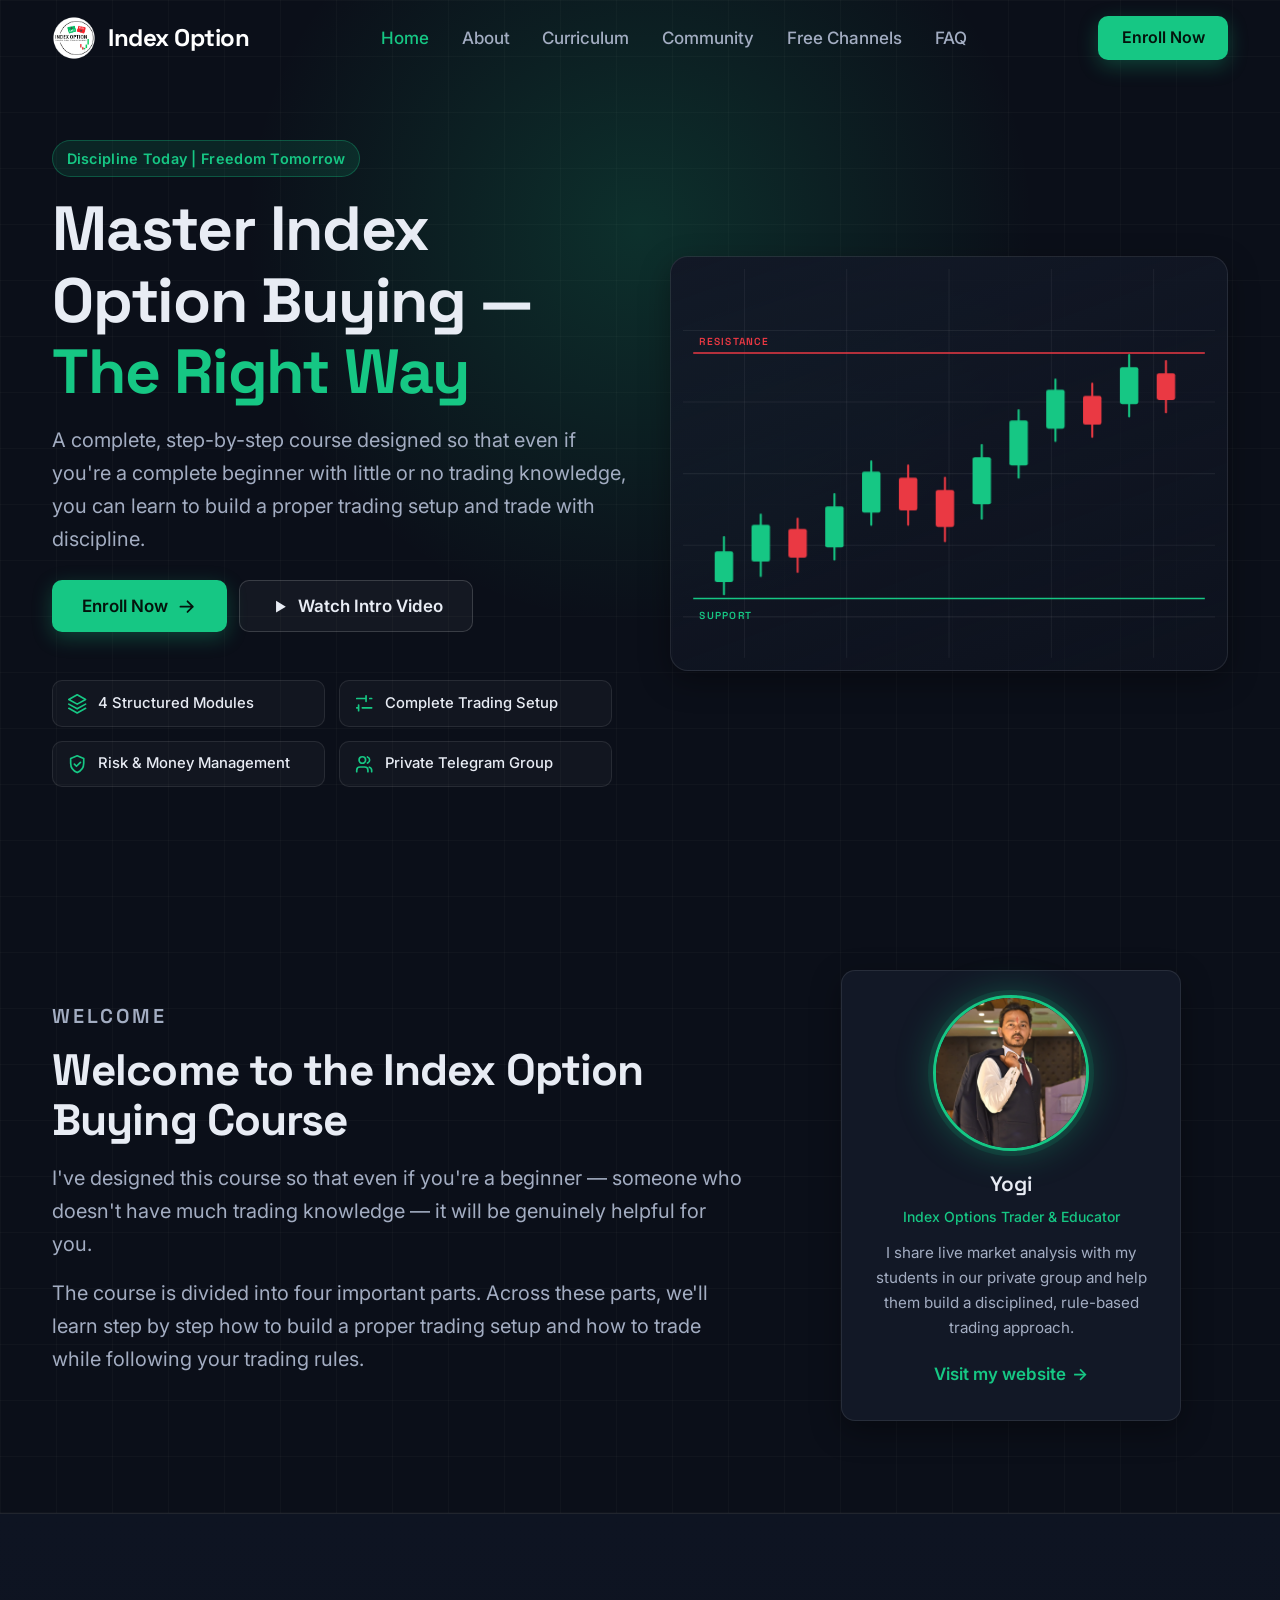
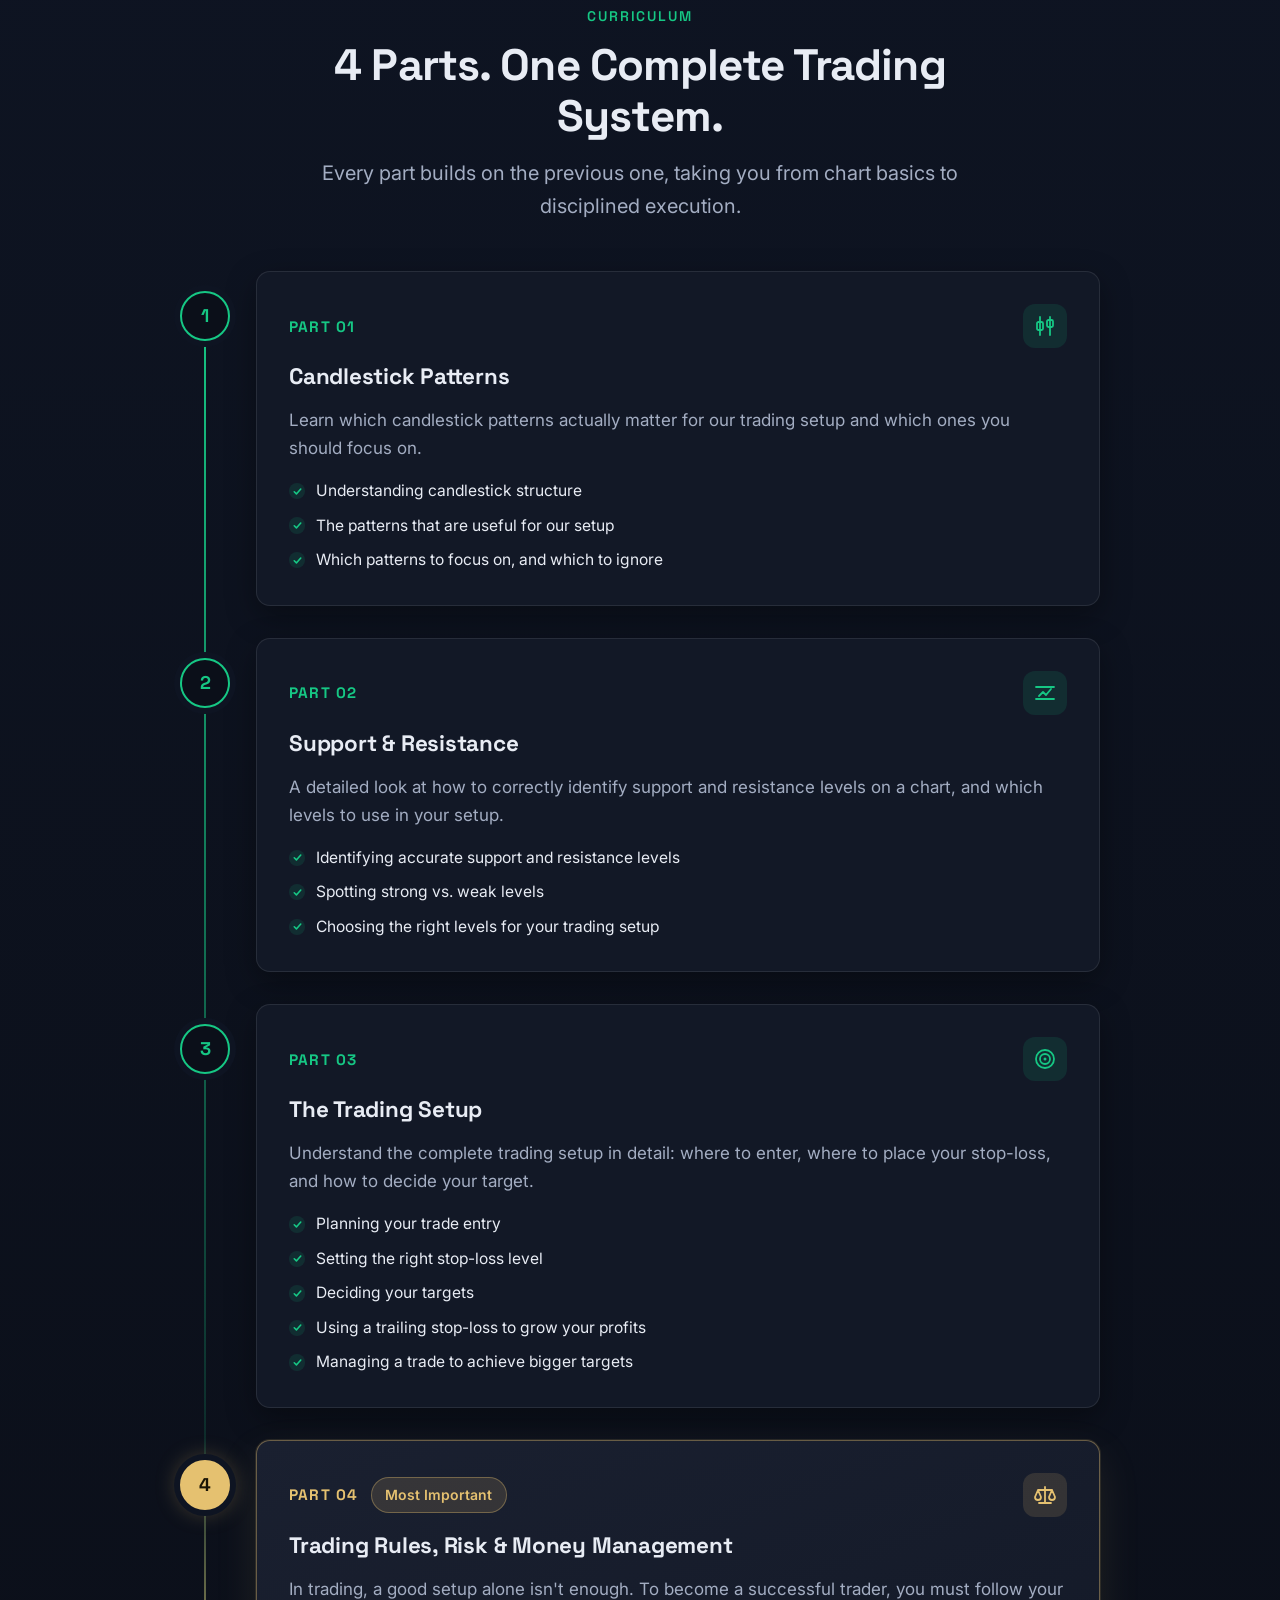
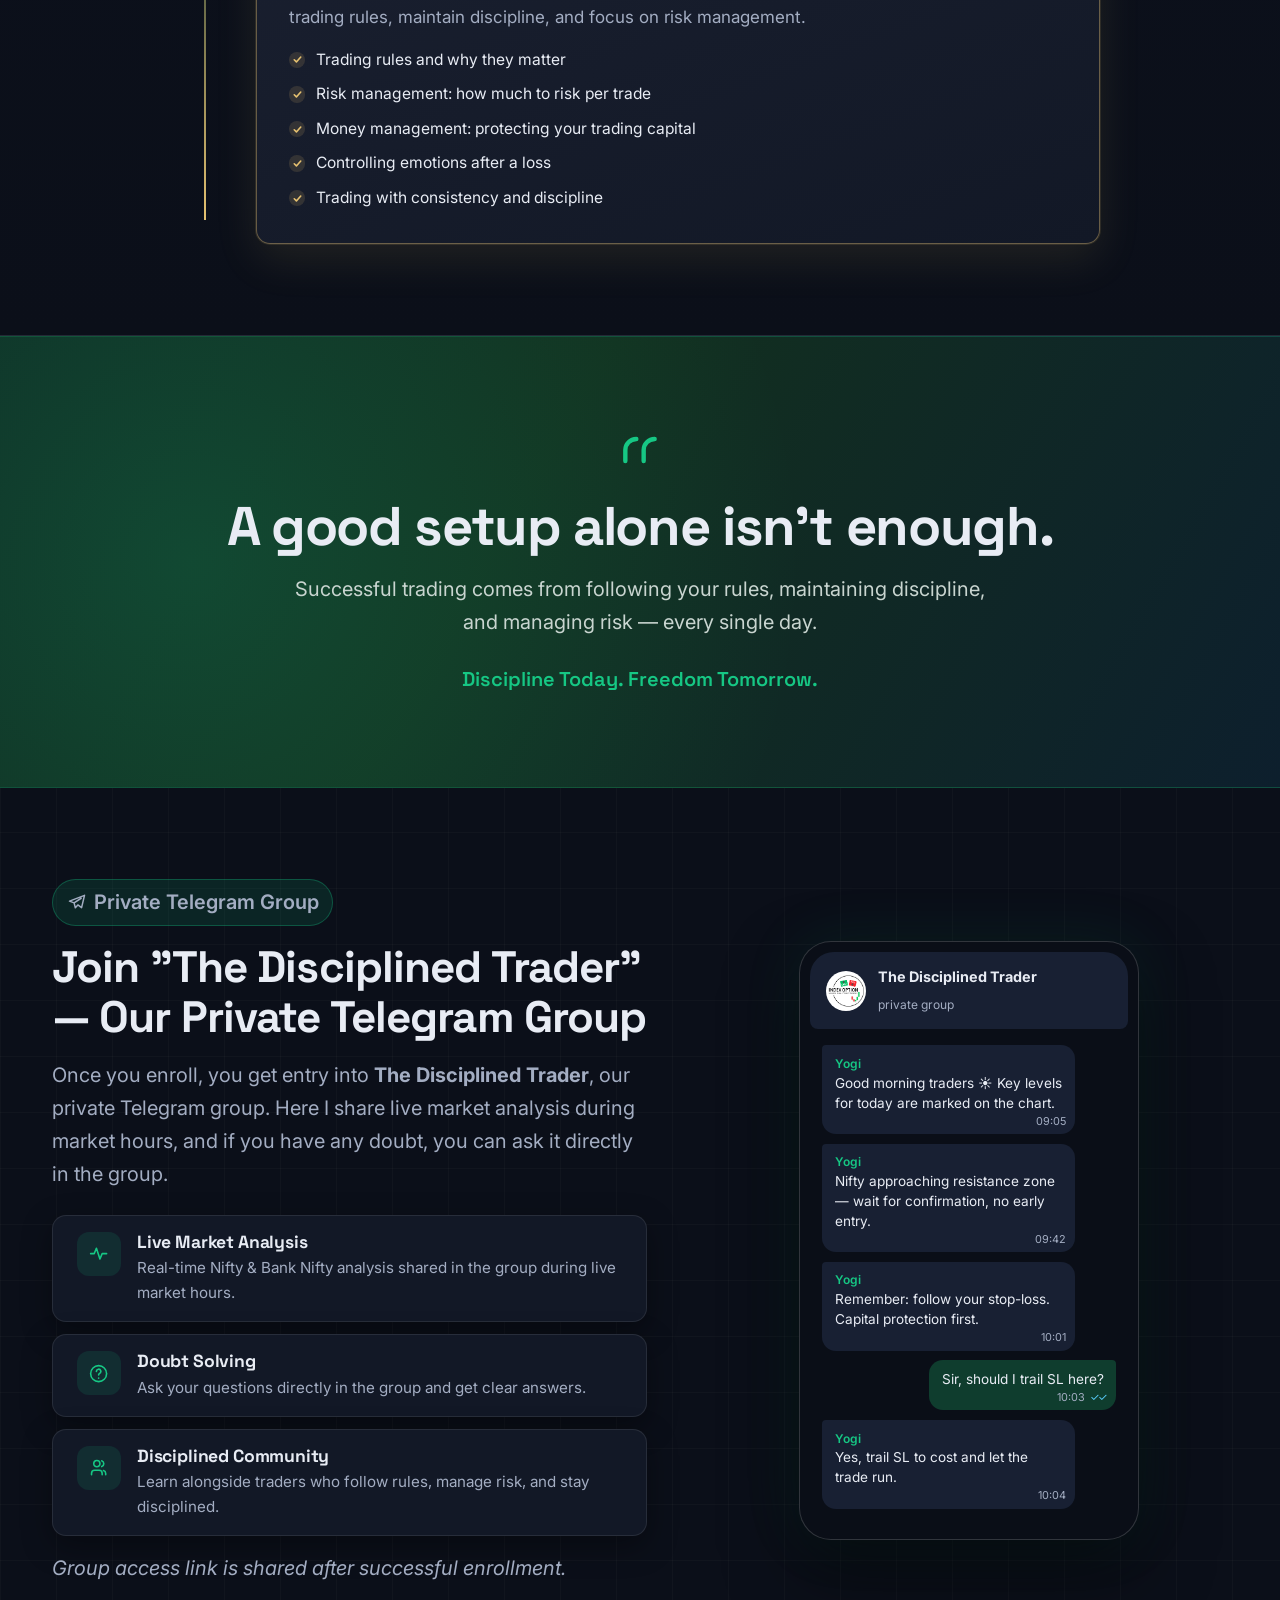
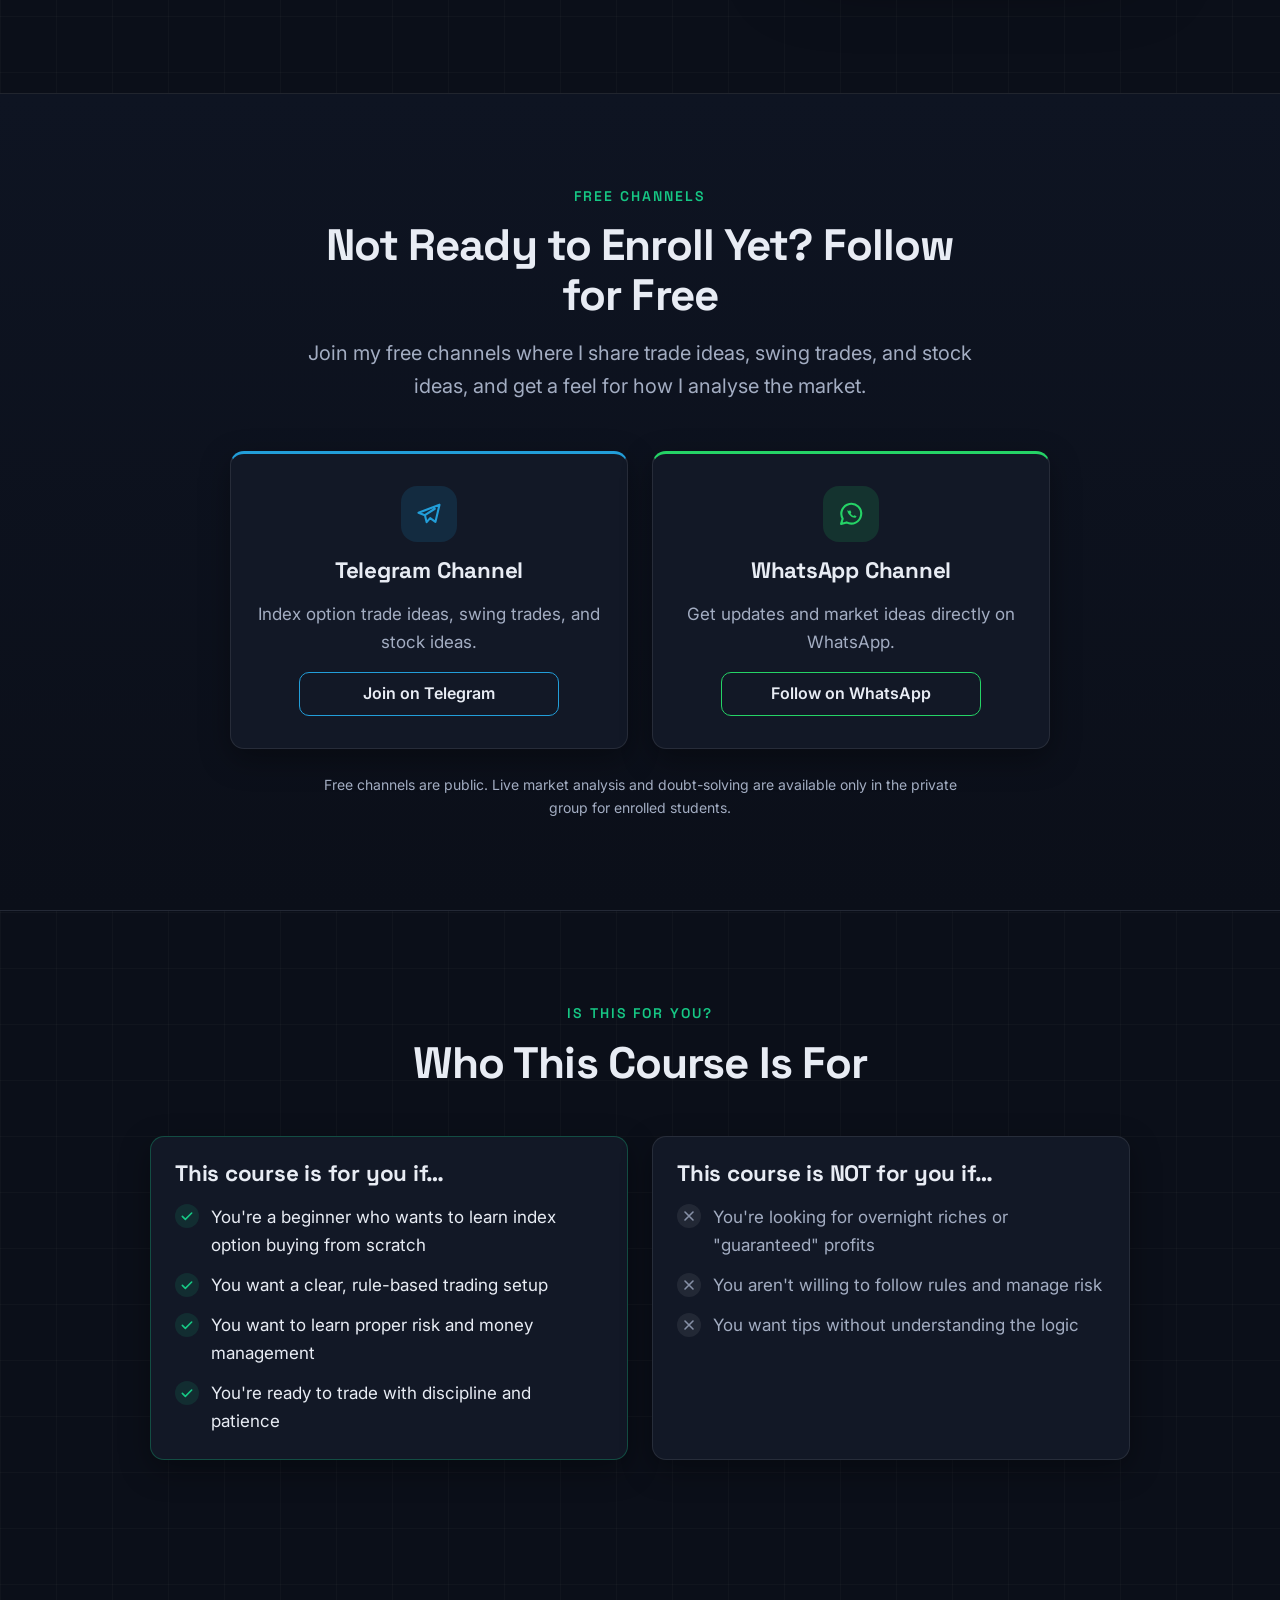
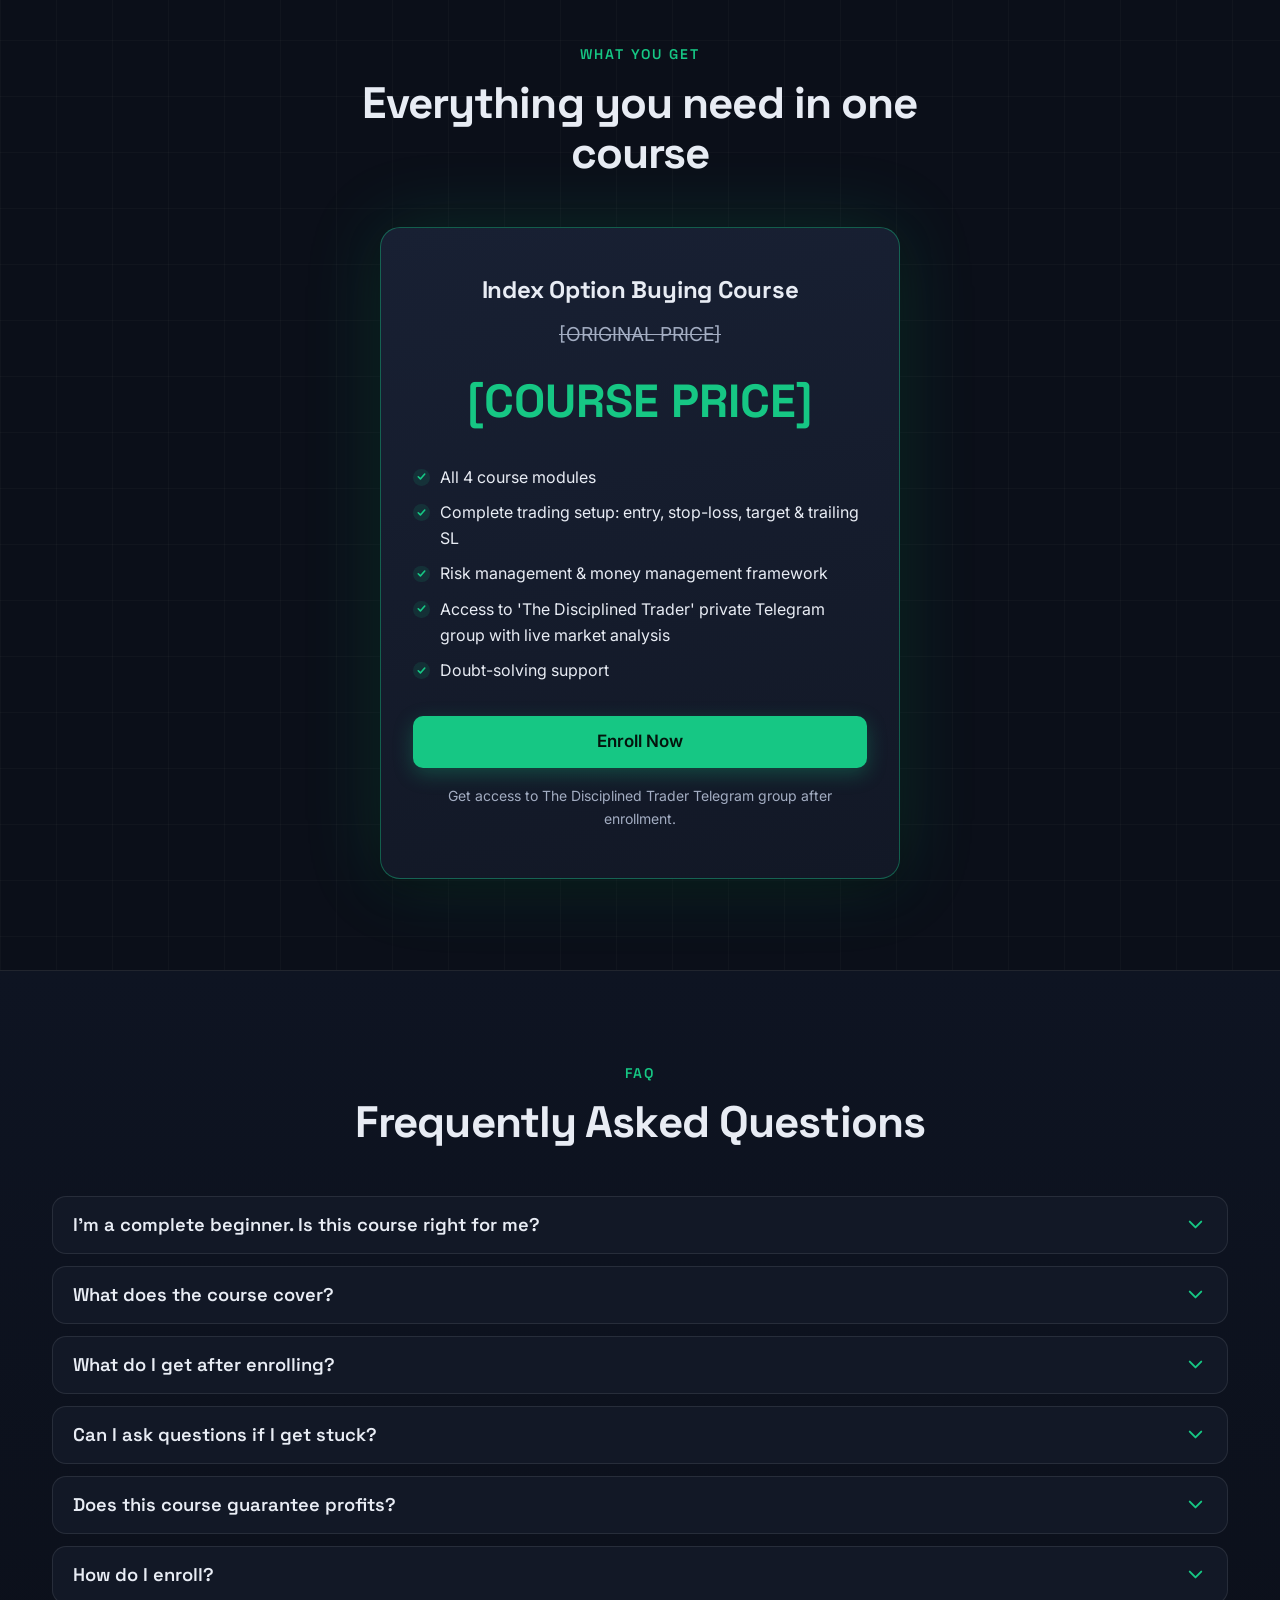
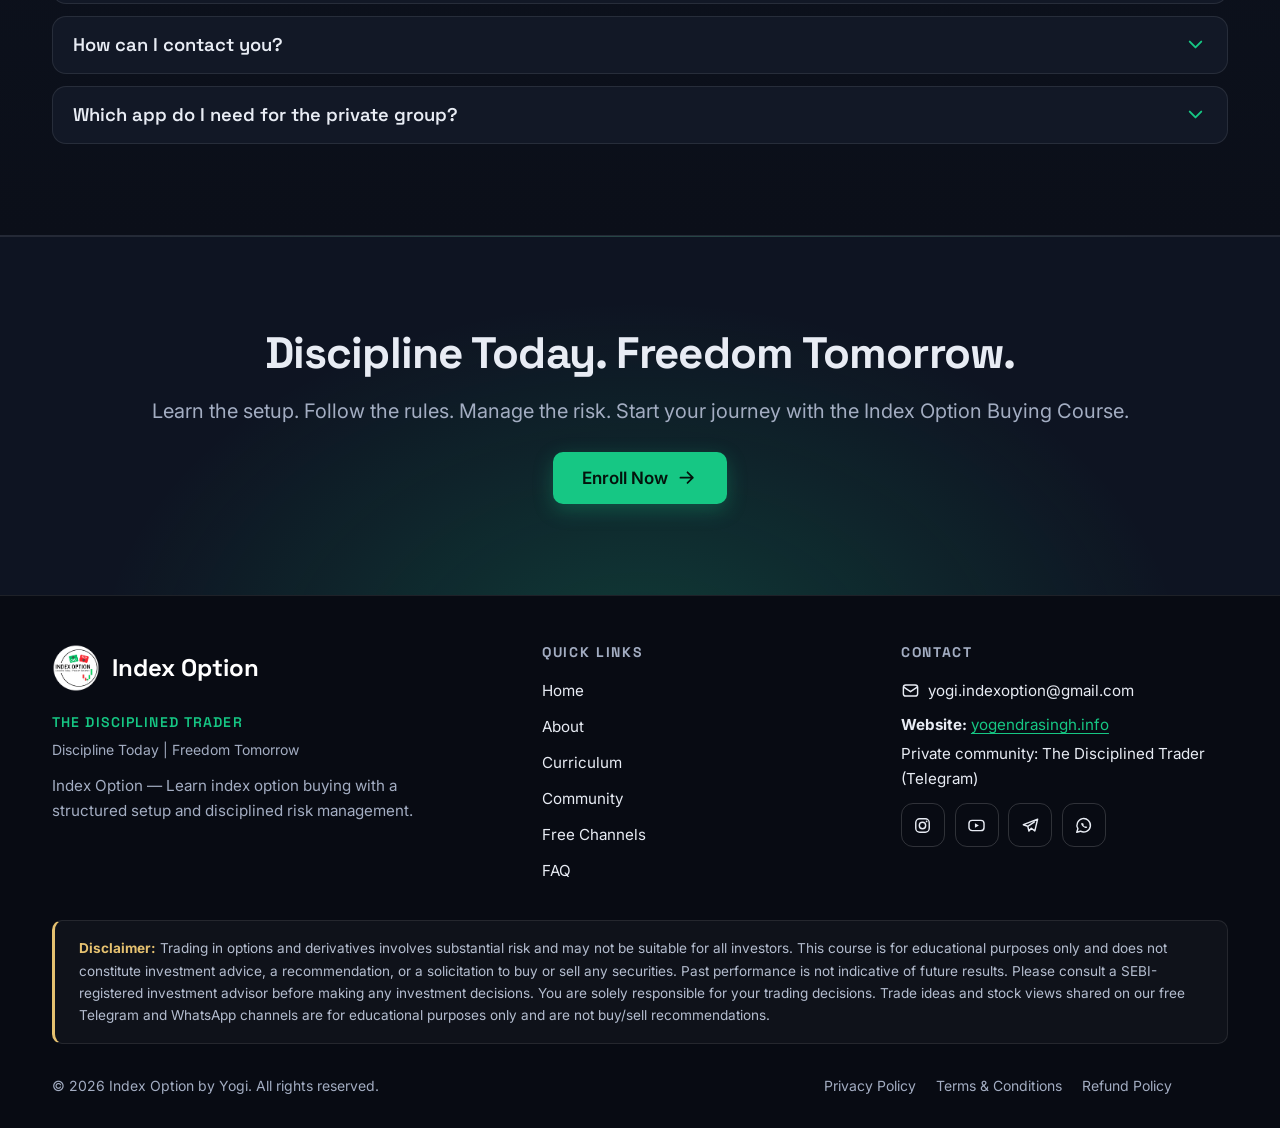
==== index.html @ fcd2cc9d "Before UI polish Co-Authored-By: Claude Sonnet 5.5 <noreply@anthropic.com>" ====
<!DOCTYPE html>
<html lang="en">
<head>
  <meta charset="UTF-8">
  <meta name="viewport" content="width=device-width, initial-scale=1">
  <title>Index Option — The Disciplined Trader | Index Option Buying Course</title>
  <meta name="description" content="Learn index option buying step by step — candlestick patterns, support & resistance, a complete trading setup, and risk & money management. Beginner friendly, with private group access. Discipline Today | Freedom Tomorrow.">
  <meta name="theme-color" content="#0B0F19">

  <!-- Open Graph / Twitter -->
  <meta property="og:type" content="website">
  <meta property="og:title" content="Index Option — The Disciplined Trader | Index Option Buying Course">
  <meta property="og:description" content="Learn index option buying step by step — candlestick patterns, support & resistance, a complete trading setup, and risk & money management.">
  <meta property="og:site_name" content="Index Option">
  <!-- EDIT: social crawlers need absolute URLs. Replace https://your-domain.com with your real domain. -->
  <meta property="og:image" content="https://your-domain.com/images/logo.png">
  <meta property="og:image:alt" content="Index Option logo">
  <!-- <meta property="og:url" content="https://your-domain.com/"> -->
  <meta name="twitter:card" content="summary_large_image">
  <meta name="twitter:title" content="Index Option — The Disciplined Trader | Index Option Buying Course">
  <meta name="twitter:description" content="Learn index option buying step by step with a structured setup and disciplined risk management.">
  <meta name="twitter:image" content="https://your-domain.com/images/logo.png">

  <!-- Favicon -->
  <link rel="icon" href="images/favicon.ico" type="image/x-icon">
  <link rel="shortcut icon" href="images/favicon.ico" type="image/x-icon">

  <!-- Fonts: Space Grotesk (headings) + Inter (body) -->
  <link rel="preconnect" href="https://fonts.googleapis.com">
  <link rel="preconnect" href="https://fonts.gstatic.com" crossorigin>
  <link href="https://fonts.googleapis.com/css2?family=Inter:wght@400;500;600&family=Space+Grotesk:wght@500;600;700&display=swap" rel="stylesheet">

  <link rel="stylesheet" href="css/style.css">
</head>
<body>

<!-- ===== SVG icon sprite (referenced with <use href="#i-name">) ===== -->
<svg width="0" height="0" style="position:absolute" aria-hidden="true" focusable="false">
  <defs>
    <symbol id="i-layers" viewBox="0 0 24 24"><path d="m12 3 9 5-9 5-9-5 9-5Z M3 13l9 5 9-5 M3 17.5l9 5 9-5" fill="none" stroke="currentColor" stroke-width="1.8" stroke-linecap="round" stroke-linejoin="round"/></symbol>
    <symbol id="i-sliders" viewBox="0 0 24 24"><path d="M4 7h10M18 7h2M4 17h2M10 17h10M14 4v6M6 14v6" fill="none" stroke="currentColor" stroke-width="1.8" stroke-linecap="round"/></symbol>
    <symbol id="i-shield" viewBox="0 0 24 24"><path d="M12 3 5 6v5c0 4.5 3 8.3 7 10 4-1.7 7-5.5 7-10V6l-7-3Zm-3 9 2.2 2.2L15.5 10" fill="none" stroke="currentColor" stroke-width="1.8" stroke-linecap="round" stroke-linejoin="round"/></symbol>
    <symbol id="i-users" viewBox="0 0 24 24"><path d="M16 20v-1.5a3.5 3.5 0 0 0-3.5-3.5h-5A3.5 3.5 0 0 0 4 18.5V20M10 11a3.5 3.5 0 1 0 0-7 3.5 3.5 0 0 0 0 7ZM20 20v-1.5a3.5 3.5 0 0 0-2.5-3.3M15.5 4.2a3.5 3.5 0 0 1 0 6.6" fill="none" stroke="currentColor" stroke-width="1.8" stroke-linecap="round" stroke-linejoin="round"/></symbol>
    <symbol id="i-candles" viewBox="0 0 24 24"><path d="M7 3v18M17 3v18" stroke="currentColor" stroke-width="1.8" stroke-linecap="round"/><rect x="4" y="8" width="6" height="8" rx="1.5" fill="none" stroke="currentColor" stroke-width="1.8"/><rect x="14" y="6" width="6" height="7" rx="1.5" fill="none" stroke="currentColor" stroke-width="1.8"/></symbol>
    <symbol id="i-levels" viewBox="0 0 24 24"><path d="M3 6h18M3 18h18" stroke="currentColor" stroke-width="1.8" stroke-linecap="round"/><path d="m6 15 4-4 3 3 5-6" fill="none" stroke="currentColor" stroke-width="1.8" stroke-linecap="round" stroke-linejoin="round"/></symbol>
    <symbol id="i-target" viewBox="0 0 24 24"><circle cx="12" cy="12" r="9" fill="none" stroke="currentColor" stroke-width="1.8"/><circle cx="12" cy="12" r="5" fill="none" stroke="currentColor" stroke-width="1.8"/><circle cx="12" cy="12" r="1.5" fill="currentColor"/></symbol>
    <symbol id="i-scale" viewBox="0 0 24 24"><path d="M12 4v16M6 20h12M5 7h14M5 7l-3 7a3 3 0 0 0 6 0L5 7Zm14 0-3 7a3 3 0 0 0 6 0l-3-7Z" fill="none" stroke="currentColor" stroke-width="1.8" stroke-linecap="round" stroke-linejoin="round"/></symbol>
    <symbol id="i-chat" viewBox="0 0 24 24"><path d="M21 12a8 8 0 0 1-11.7 7.1L4 20l1-4.6A8 8 0 1 1 21 12Z" fill="none" stroke="currentColor" stroke-width="1.8" stroke-linejoin="round"/></symbol>
    <symbol id="i-pulse" viewBox="0 0 24 24"><path d="M3 12h4l2.5-6 4 12 2.5-6H21" fill="none" stroke="currentColor" stroke-width="1.8" stroke-linecap="round" stroke-linejoin="round"/></symbol>
    <symbol id="i-help" viewBox="0 0 24 24"><circle cx="12" cy="12" r="9" fill="none" stroke="currentColor" stroke-width="1.8"/><path d="M9.5 9.5a2.5 2.5 0 1 1 3.6 2.2c-.7.4-1.1.9-1.1 1.8M12 17v.1" fill="none" stroke="currentColor" stroke-width="1.8" stroke-linecap="round"/></symbol>
    <symbol id="i-check" viewBox="0 0 24 24"><path d="m5 12.5 4.5 4.5L19 7.5" fill="none" stroke="currentColor" stroke-width="2.4" stroke-linecap="round" stroke-linejoin="round"/></symbol>
    <symbol id="i-x" viewBox="0 0 24 24"><path d="m6 6 12 12M18 6 6 18" fill="none" stroke="currentColor" stroke-width="2.4" stroke-linecap="round"/></symbol>
    <symbol id="i-play" viewBox="0 0 24 24"><path d="M8 5.5v13l11-6.5-11-6.5Z" fill="currentColor"/></symbol>
    <symbol id="i-arrow" viewBox="0 0 24 24"><path d="M5 12h14m-6-6 6 6-6 6" fill="none" stroke="currentColor" stroke-width="2" stroke-linecap="round" stroke-linejoin="round"/></symbol>
    <symbol id="i-chevron" viewBox="0 0 24 24"><path d="m6 9 6 6 6-6" fill="none" stroke="currentColor" stroke-width="2" stroke-linecap="round" stroke-linejoin="round"/></symbol>
    <symbol id="i-up" viewBox="0 0 24 24"><path d="m6 14 6-6 6 6" fill="none" stroke="currentColor" stroke-width="2.2" stroke-linecap="round" stroke-linejoin="round"/></symbol>
    <symbol id="i-instagram" viewBox="0 0 24 24"><rect x="3.5" y="3.5" width="17" height="17" rx="5" fill="none" stroke="currentColor" stroke-width="1.8"/><circle cx="12" cy="12" r="4" fill="none" stroke="currentColor" stroke-width="1.8"/><circle cx="17.2" cy="6.8" r="1.1" fill="currentColor"/></symbol>
    <symbol id="i-youtube" viewBox="0 0 24 24"><rect x="2.5" y="5.5" width="19" height="13" rx="4" fill="none" stroke="currentColor" stroke-width="1.8"/><path d="m10 9.2 5 2.8-5 2.8V9.2Z" fill="currentColor"/></symbol>
    <symbol id="i-telegram" viewBox="0 0 24 24"><path d="M21 4 3 11l5.5 2L10 19l3-3.5 4.5 3.3L21 4ZM8.5 13 17 7.5" fill="none" stroke="currentColor" stroke-width="1.8" stroke-linecap="round" stroke-linejoin="round"/></symbol>
    <symbol id="i-whatsapp" viewBox="0 0 24 24"><path d="M3.5 20.5 4.9 16A8.5 8.5 0 1 1 8.2 19.2L3.5 20.5Z" fill="none" stroke="currentColor" stroke-width="1.8" stroke-linejoin="round"/><path d="M9 8.5c-.3 1.6.8 3.5 2.2 4.8s3.2 2.200 4.700 1.900l.9-1.200-1.900-1-.9.7c-.9-.4-1.800-1.300-2.300-2.200l.6-.9-1-1.900-1.300.8Z" fill="currentColor"/></symbol>
    <symbol id="i-mail" viewBox="0 0 24 24"><rect x="3" y="5" width="18" height="14" rx="3" fill="none" stroke="currentColor" stroke-width="1.8"/><path d="m4 8 8 5.5L20 8" fill="none" stroke="currentColor" stroke-width="1.8" stroke-linecap="round" stroke-linejoin="round"/></symbol>
  </defs>
</svg>

<a class="skip-link" href="#main">Skip to content</a>
<div class="progress" id="progress" aria-hidden="true"></div>

<!-- ===================== 1. NAVBAR ===================== -->
<header class="navbar" id="navbar">
  <nav class="container navbar__inner" aria-label="Main navigation">
    <a href="#home" class="logo" aria-label="Index Option — home">
      <img class="logo__img" src="images/logo.png" alt="" width="44" height="44" decoding="async">
      <span class="logo__text">Index Option</span>
    </a>

    <ul class="navbar__links" id="nav-panel">
      <li><a href="#home" class="nav-link">Home</a></li>
      <li><a href="#about" class="nav-link">About</a></li>
      <li><a href="#curriculum" class="nav-link">Curriculum</a></li>
      <li><a href="#community" class="nav-link">Community</a></li>
      <li><a href="#free-channels" class="nav-link">Free Channels</a></li>
      <li><a href="#faq" class="nav-link">FAQ</a></li>
      <li class="navbar__cta-mobile"><a href="#pricing" data-enroll class="btn btn--primary btn--block">Enroll Now</a></li>
    </ul>

    <a href="#pricing" data-enroll class="btn btn--primary navbar__cta">Enroll Now</a>

    <button class="hamburger" id="hamburger" type="button" aria-expanded="false" aria-controls="nav-panel" aria-label="Open menu">
      <span></span><span></span><span></span>
    </button>
  </nav>
</header>

<main id="main">

<!-- ===================== 2. HERO ===================== -->
<section class="hero" id="home">
  <div class="hero__glow" aria-hidden="true"></div>
  <div class="container hero__grid">
    <div class="hero__text">
      <span class="badge badge--tagline reveal">Discipline Today | Freedom Tomorrow</span>
      <h1 class="reveal">Master Index Option Buying — <span class="text-accent">The Right Way</span></h1>
      <p class="hero__sub reveal">A complete, step-by-step course designed so that even if you're a complete beginner with little or no trading knowledge, you can learn to build a proper trading setup and trade with discipline.</p>
      <div class="hero__actions reveal">
        <a href="#pricing" data-enroll class="btn btn--primary btn--lg">Enroll Now <svg class="icon" aria-hidden="true"><use href="#i-arrow"/></svg></a>
        <button type="button" class="btn btn--ghost btn--lg" id="open-video">
          <svg class="icon" aria-hidden="true"><use href="#i-play"/></svg> Watch Intro Video
        </button>
      </div>
      <ul class="highlights reveal">
        <li><svg class="icon" aria-hidden="true"><use href="#i-layers"/></svg>4 Structured Modules</li>
        <li><svg class="icon" aria-hidden="true"><use href="#i-sliders"/></svg>Complete Trading Setup</li>
        <li><svg class="icon" aria-hidden="true"><use href="#i-shield"/></svg>Risk &amp; Money Management</li>
        <li><svg class="icon" aria-hidden="true"><use href="#i-users"/></svg>Private Telegram Group</li>
      </ul>
    </div>

    <!-- Animated candlestick chart (pure SVG; animation in CSS) -->
    <div class="hero__visual reveal" aria-hidden="true">
      <svg class="chart" viewBox="0 0 520 380" role="img" focusable="false">
        <g class="chart__grid" stroke="currentColor" stroke-width="1">
          <path d="M0 60H520M0 130H520M0 200H520M0 270H520M0 340H520"/>
          <path d="M60 0V380M160 0V380M260 0V380M360 0V380M460 0V380"/>
        </g>
        <!-- resistance / support -->
        <g class="chart__level chart__level--res">
          <path pathLength="1" d="M10 82H510"/>
          <text x="16" y="74">RESISTANCE</text>
        </g>
        <g class="chart__level chart__level--sup">
          <path pathLength="1" d="M10 322H510"/>
          <text x="16" y="342">SUPPORT</text>
        </g>
        <!-- candles: wick + body. --i sets the stagger order -->
        <g class="candle candle--up"   style="--i:0"><path d="M40 262V318"/><rect x="31" y="276" width="18" height="30" rx="2"/></g>
        <g class="candle candle--up"   style="--i:1"><path d="M76 240V300"/><rect x="67" y="250" width="18" height="36" rx="2"/></g>
        <g class="candle candle--down" style="--i:2"><path d="M112 244V296"/><rect x="103" y="254" width="18" height="28" rx="2"/></g>
        <g class="candle candle--up"   style="--i:3"><path d="M148 220V284"/><rect x="139" y="232" width="18" height="40" rx="2"/></g>
        <g class="candle candle--up"   style="--i:4"><path d="M184 188V250"/><rect x="175" y="198" width="18" height="40" rx="2"/></g>
        <g class="candle candle--down" style="--i:5"><path d="M220 192V250"/><rect x="211" y="204" width="18" height="32" rx="2"/></g>
        <g class="candle candle--down" style="--i:6"><path d="M256 204V266"/><rect x="247" y="216" width="18" height="36" rx="2"/></g>
        <g class="candle candle--up"   style="--i:7"><path d="M292 172V244"/><rect x="283" y="184" width="18" height="46" rx="2"/></g>
        <g class="candle candle--up"   style="--i:8"><path d="M328 138V204"/><rect x="319" y="148" width="18" height="44" rx="2"/></g>
        <g class="candle candle--up"   style="--i:9"><path d="M364 108V168"/><rect x="355" y="118" width="18" height="38" rx="2"/></g>
        <g class="candle candle--down" style="--i:10"><path d="M400 112V164"/><rect x="391" y="124" width="18" height="28" rx="2"/></g>
        <g class="candle candle--up"   style="--i:11"><path d="M436 84V144"/><rect x="427" y="96" width="18" height="36" rx="2"/></g>
        <g class="candle candle--down" style="--i:12"><path d="M472 90V140"/><rect x="463" y="102" width="18" height="26" rx="2"/></g>
      </svg>
    </div>
  </div>
</section>

<!-- ===================== 3. ABOUT / WELCOME ===================== -->
<section class="section" id="about">
  <div class="container about">
    <div class="about__text">
      <p class="eyebrow reveal">Welcome</p>
      <h2 class="reveal">Welcome to the Index Option Buying Course</h2>
      <p class="reveal">I've designed this course so that even if you're a beginner — someone who doesn't have much trading knowledge — it will be genuinely helpful for you.</p>
      <p class="reveal">The course is divided into four important parts. Across these parts, we'll learn step by step how to build a proper trading setup and how to trade while following your trading rules.</p>
    </div>

    <!-- Instructor card. EDIT: name in CONFIG (js/main.js); photo at images/Yogi.jpg -->
    <aside class="instructor card reveal" aria-label="Instructor">
      <div class="instructor__photo">
        <img src="images/Yogi.jpg" alt="Yogi — Index Options Trader &amp; Educator" width="320" height="480" loading="lazy" decoding="async">
      </div>
      <p class="instructor__name" data-config-text="instructorName">Yogi</p>
      <p class="instructor__role">Index Options Trader &amp; Educator</p>
      <p class="instructor__bio">I share live market analysis with my students in our private group and help them build a disciplined, rule-based trading approach.</p>
      <a class="instructor__link" href="https://yogendrasingh.info" target="_blank" rel="noopener noreferrer">Visit my website <span aria-hidden="true">→</span></a>
    </aside>
  </div>
</section>

<!-- ===================== 4. CURRICULUM ===================== -->
<section class="section section--alt" id="curriculum">
  <div class="container">
    <header class="section__head">
      <p class="eyebrow reveal">Curriculum</p>
      <h2 class="reveal">4 Parts. One Complete Trading System.</h2>
      <p class="section__sub reveal">Every part builds on the previous one, taking you from chart basics to disciplined execution.</p>
    </header>

    <ol class="timeline">
      <li class="step reveal">
        <span class="step__marker" aria-hidden="true">1</span>
        <article class="card module">
          <div class="module__top">
            <span class="module__num">Part 01</span>
            <span class="module__icon"><svg class="icon" aria-hidden="true"><use href="#i-candles"/></svg></span>
          </div>
          <h3>Candlestick Patterns</h3>
          <p>Learn which candlestick patterns actually matter for our trading setup and which ones you should focus on.</p>
          <ul class="checklist">
            <li>Understanding candlestick structure</li>
            <li>The patterns that are useful for our setup</li>
            <li>Which patterns to focus on, and which to ignore</li>
          </ul>
        </article>
      </li>

      <li class="step reveal">
        <span class="step__marker" aria-hidden="true">2</span>
        <article class="card module">
          <div class="module__top">
            <span class="module__num">Part 02</span>
            <span class="module__icon"><svg class="icon" aria-hidden="true"><use href="#i-levels"/></svg></span>
          </div>
          <h3>Support &amp; Resistance</h3>
          <p>A detailed look at how to correctly identify support and resistance levels on a chart, and which levels to use in your setup.</p>
          <ul class="checklist">
            <li>Identifying accurate support and resistance levels</li>
            <li>Spotting strong vs. weak levels</li>
            <li>Choosing the right levels for your trading setup</li>
          </ul>
        </article>
      </li>

      <li class="step reveal">
        <span class="step__marker" aria-hidden="true">3</span>
        <article class="card module">
          <div class="module__top">
            <span class="module__num">Part 03</span>
            <span class="module__icon"><svg class="icon" aria-hidden="true"><use href="#i-target"/></svg></span>
          </div>
          <h3>The Trading Setup</h3>
          <p>Understand the complete trading setup in detail: where to enter, where to place your stop-loss, and how to decide your target.</p>
          <ul class="checklist">
            <li>Planning your trade entry</li>
            <li>Setting the right stop-loss level</li>
            <li>Deciding your targets</li>
            <li>Using a trailing stop-loss to grow your profits</li>
            <li>Managing a trade to achieve bigger targets</li>
          </ul>
        </article>
      </li>

      <li class="step step--key reveal">
        <span class="step__marker" aria-hidden="true">4</span>
        <article class="card module module--key">
          <div class="module__top">
            <span class="module__num">Part 04</span>
            <span class="badge badge--gold">Most Important</span>
            <span class="module__icon"><svg class="icon" aria-hidden="true"><use href="#i-scale"/></svg></span>
          </div>
          <h3>Trading Rules, Risk &amp; Money Management</h3>
          <p>In trading, a good setup alone isn't enough. To become a successful trader, you must follow your trading rules, maintain discipline, and focus on risk management.</p>
          <ul class="checklist">
            <li>Trading rules and why they matter</li>
            <li>Risk management: how much to risk per trade</li>
            <li>Money management: protecting your trading capital</li>
            <li>Controlling emotions after a loss</li>
            <li>Trading with consistency and discipline</li>
          </ul>
        </article>
      </li>
    </ol>
  </div>
</section>

<!-- ===================== 5. WHY PART 4 MATTERS ===================== -->
<section class="band" aria-labelledby="band-title">
  <div class="container band__inner reveal">
    <svg class="band__mark" aria-hidden="true" viewBox="0 0 24 24"><path d="M4 18v-6a6 6 0 0 1 6-6M14 18v-6a6 6 0 0 1 6-6" fill="none" stroke="currentColor" stroke-width="2.4" stroke-linecap="round"/></svg>
    <blockquote>
      <p class="band__title" id="band-title">A good setup alone isn't enough.</p>
      <p class="band__text">Successful trading comes from following your rules, maintaining discipline, and managing risk — every single day.</p>
      <p class="band__tagline">Discipline Today. Freedom Tomorrow.</p>
    </blockquote>
  </div>
</section>

<!-- ===================== 6. COMMUNITY ===================== -->
<section class="section" id="community">
  <div class="container community">
    <div class="community__text">
      <p class="badge badge--pill reveal"><svg class="icon" aria-hidden="true"><use href="#i-telegram"/></svg>Private Telegram Group</p>
      <h2 class="reveal">Join "The Disciplined Trader" — Our Private Telegram Group</h2>
      <p class="reveal">Once you enroll, you get entry into <strong>The Disciplined Trader</strong>, our private Telegram group. Here I share live market analysis during market hours, and if you have any doubt, you can ask it directly in the group.</p>

      <div class="features">
        <article class="card feature reveal">
          <span class="feature__icon"><svg class="icon" aria-hidden="true"><use href="#i-pulse"/></svg></span>
          <div><h3>Live Market Analysis</h3><p>Real-time Nifty &amp; Bank Nifty analysis shared in the group during live market hours.</p></div>
        </article>
        <article class="card feature reveal">
          <span class="feature__icon"><svg class="icon" aria-hidden="true"><use href="#i-help"/></svg></span>
          <div><h3>Doubt Solving</h3><p>Ask your questions directly in the group and get clear answers.</p></div>
        </article>
        <article class="card feature reveal">
          <span class="feature__icon"><svg class="icon" aria-hidden="true"><use href="#i-users"/></svg></span>
          <div><h3>Disciplined Community</h3><p>Learn alongside traders who follow rules, manage risk, and stay disciplined.</p></div>
        </article>
      </div>
      <p class="community__note reveal">Group access link is shared after successful enrollment.</p>
    </div>

    <!-- Telegram-style group chat mockup (decorative; no real link) -->
    <div class="phone reveal" aria-hidden="true">
      <div class="phone__bar">
        <img class="phone__avatar" src="images/logo.png" alt="" width="40" height="40" loading="lazy">
        <div><strong>The Disciplined Trader</strong><small>private group</small></div>
      </div>
      <div class="phone__body">
        <p class="msg"><span class="msg__from">Yogi</span>Good morning traders ☀️ Key levels for today are marked on the chart.<time>09:05</time></p>
        <p class="msg"><span class="msg__from">Yogi</span>Nifty approaching resistance zone — wait for confirmation, no early entry.<time>09:42</time></p>
        <p class="msg"><span class="msg__from">Yogi</span>Remember: follow your stop-loss. Capital protection first.<time>10:01</time></p>
        <p class="msg msg--me">Sir, should I trail SL here?<time>10:03 <span class="ticks">✓✓</span></time></p>
        <p class="msg"><span class="msg__from">Yogi</span>Yes, trail SL to cost and let the trade run.<time>10:04</time></p>
      </div>
    </div>
  </div>
</section>

<!-- ===================== 6b. FREE CHANNELS ===================== -->
<section class="section section--alt" id="free-channels">
  <div class="container">
    <header class="section__head">
      <p class="eyebrow reveal">Free Channels</p>
      <h2 class="reveal">Not Ready to Enroll Yet? Follow for Free</h2>
      <p class="section__sub reveal">Join my free channels where I share trade ideas, swing trades, and stock ideas, and get a feel for how I analyse the market.</p>
    </header>
    <!-- EDIT: channel URLs live in CONFIG (js/main.js) -->
    <div class="channels">
      <article class="card channel channel--tg reveal">
        <span class="channel__icon"><svg class="icon" aria-hidden="true"><use href="#i-telegram"/></svg></span>
        <h3>Telegram Channel</h3>
        <p>Index option trade ideas, swing trades, and stock ideas.</p>
        <a class="btn channel__btn" href="https://t.me/trade_index_option" data-config-link="telegramChannel" target="_blank" rel="noopener noreferrer">Join on Telegram</a>
      </article>
      <article class="card channel channel--wa reveal">
        <span class="channel__icon"><svg class="icon" aria-hidden="true"><use href="#i-whatsapp"/></svg></span>
        <h3>WhatsApp Channel</h3>
        <p>Get updates and market ideas directly on WhatsApp.</p>
        <a class="btn channel__btn" href="https://whatsapp.com/channel/0029VaA5Sg5Fi8xhPflS9w2s" data-config-link="whatsappChannel" target="_blank" rel="noopener noreferrer">Follow on WhatsApp</a>
      </article>
    </div>
    <p class="channels__note reveal">Free channels are public. Live market analysis and doubt-solving are available only in the private group for enrolled students.</p>
  </div>
</section>

<!-- ===================== 7. WHO IS IT FOR ===================== -->
<section class="section" id="audience">
  <div class="container">
    <header class="section__head">
      <p class="eyebrow reveal">Is this for you?</p>
      <h2 class="reveal">Who This Course Is For</h2>
    </header>
    <div class="compare">
      <article class="card compare__col compare__col--yes reveal">
        <h3>This course is for you if…</h3>
        <ul>
          <li><svg class="icon" aria-hidden="true"><use href="#i-check"/></svg>You're a beginner who wants to learn index option buying from scratch</li>
          <li><svg class="icon" aria-hidden="true"><use href="#i-check"/></svg>You want a clear, rule-based trading setup</li>
          <li><svg class="icon" aria-hidden="true"><use href="#i-check"/></svg>You want to learn proper risk and money management</li>
          <li><svg class="icon" aria-hidden="true"><use href="#i-check"/></svg>You're ready to trade with discipline and patience</li>
        </ul>
      </article>
      <article class="card compare__col compare__col--no reveal">
        <h3>This course is NOT for you if…</h3>
        <ul>
          <li><svg class="icon" aria-hidden="true"><use href="#i-x"/></svg>You're looking for overnight riches or "guaranteed" profits</li>
          <li><svg class="icon" aria-hidden="true"><use href="#i-x"/></svg>You aren't willing to follow rules and manage risk</li>
          <li><svg class="icon" aria-hidden="true"><use href="#i-x"/></svg>You want tips without understanding the logic</li>
        </ul>
      </article>
    </div>
  </div>
</section>

<!-- ===================== 8. PRICING / WHAT YOU GET ===================== -->
<section class="section" id="pricing">
  <div class="container">
    <header class="section__head">
      <p class="eyebrow reveal">What You Get</p>
      <h2 class="reveal">Everything you need in one course</h2>
    </header>
    <div class="price-card reveal">
      <h3>Index Option Buying Course</h3>
      <!-- EDIT: prices live in CONFIG (js/main.js). Set originalPrice to "" to hide the strikethrough. -->
      <p class="price">
        <s class="price__old" data-config-text="originalPrice" aria-label="Original price">[ORIGINAL PRICE]</s>
        <span class="price__now" data-config-text="coursePrice">[COURSE PRICE]</span>
      </p>
      <ul class="checklist checklist--lg">
        <li>All 4 course modules</li>
        <li>Complete trading setup: entry, stop-loss, target &amp; trailing SL</li>
        <li>Risk management &amp; money management framework</li>
        <li>Access to 'The Disciplined Trader' private Telegram group with live market analysis</li>
        <li>Doubt-solving support</li>
      </ul>
      <a href="#pricing" data-enroll class="btn btn--primary btn--lg btn--block">Enroll Now</a>
      <p class="price-card__note">Get access to The Disciplined Trader Telegram group after enrollment.</p>
    </div>
  </div>
</section>

<!-- ===================== 9. FAQ ===================== -->
<section class="section section--alt" id="faq">
  <div class="container container--narrow">
    <header class="section__head">
      <p class="eyebrow reveal">FAQ</p>
      <h2 class="reveal">Frequently Asked Questions</h2>
    </header>
    <div class="accordion reveal" id="accordion">
      <div class="acc-item">
        <h3><button type="button" class="acc-btn" id="acc-btn-1" aria-expanded="false" aria-controls="acc-panel-1">I'm a complete beginner. Is this course right for me?<svg class="icon" aria-hidden="true"><use href="#i-chevron"/></svg></button></h3>
        <div class="acc-panel" id="acc-panel-1" role="region" aria-labelledby="acc-btn-1"><div><p>Yes. The course is designed so that even if you have little or no trading knowledge, you can follow it step by step from the basics.</p></div></div>
      </div>
      <div class="acc-item">
        <h3><button type="button" class="acc-btn" id="acc-btn-2" aria-expanded="false" aria-controls="acc-panel-2">What does the course cover?<svg class="icon" aria-hidden="true"><use href="#i-chevron"/></svg></button></h3>
        <div class="acc-panel" id="acc-panel-2" role="region" aria-labelledby="acc-btn-2"><div><p>Four parts: candlestick patterns, support &amp; resistance, a complete trading setup (entry, stop-loss, target, trailing stop-loss), and trading rules with risk and money management.</p></div></div>
      </div>
      <div class="acc-item">
        <h3><button type="button" class="acc-btn" id="acc-btn-3" aria-expanded="false" aria-controls="acc-panel-3">What do I get after enrolling?<svg class="icon" aria-hidden="true"><use href="#i-chevron"/></svg></button></h3>
        <div class="acc-panel" id="acc-panel-3" role="region" aria-labelledby="acc-btn-3"><div><p>Full course access plus entry into <strong>The Disciplined Trader</strong>, our private Telegram group, where I share live market analysis and you can ask your doubts.</p></div></div>
      </div>
      <div class="acc-item">
        <h3><button type="button" class="acc-btn" id="acc-btn-4" aria-expanded="false" aria-controls="acc-panel-4">Can I ask questions if I get stuck?<svg class="icon" aria-hidden="true"><use href="#i-chevron"/></svg></button></h3>
        <div class="acc-panel" id="acc-panel-4" role="region" aria-labelledby="acc-btn-4"><div><p>Yes. Ask your doubts directly in The Disciplined Trader Telegram group.</p></div></div>
      </div>
      <div class="acc-item">
        <h3><button type="button" class="acc-btn" id="acc-btn-5" aria-expanded="false" aria-controls="acc-panel-5">Does this course guarantee profits?<svg class="icon" aria-hidden="true"><use href="#i-chevron"/></svg></button></h3>
        <div class="acc-panel" id="acc-panel-5" role="region" aria-labelledby="acc-btn-5"><div><p>No. Trading involves risk, and no course can guarantee profits. This course focuses on a structured setup, discipline, and risk management to help you trade more responsibly.</p></div></div>
      </div>
      <div class="acc-item">
        <h3><button type="button" class="acc-btn" id="acc-btn-6" aria-expanded="false" aria-controls="acc-panel-6">How do I enroll?<svg class="icon" aria-hidden="true"><use href="#i-chevron"/></svg></button></h3>
        <div class="acc-panel" id="acc-panel-6" role="region" aria-labelledby="acc-btn-6"><div><p>Click any "Enroll Now" button on this page and complete the enrollment process.</p></div></div>
      </div>
      <div class="acc-item">
        <h3><button type="button" class="acc-btn" id="acc-btn-7" aria-expanded="false" aria-controls="acc-panel-7">How can I contact you?<svg class="icon" aria-hidden="true"><use href="#i-chevron"/></svg></button></h3>
        <div class="acc-panel" id="acc-panel-7" role="region" aria-labelledby="acc-btn-7"><div><p>You can email me at <a class="text-link" href="mailto:yogi.indexoption@gmail.com">yogi.indexoption@gmail.com</a>, or ask your questions directly in The Disciplined Trader Telegram group after enrolling.</p></div></div>
      </div>
      <div class="acc-item">
        <h3><button type="button" class="acc-btn" id="acc-btn-8" aria-expanded="false" aria-controls="acc-panel-8">Which app do I need for the private group?<svg class="icon" aria-hidden="true"><use href="#i-chevron"/></svg></button></h3>
        <div class="acc-panel" id="acc-panel-8" role="region" aria-labelledby="acc-btn-8"><div><p>You'll need the Telegram app (free on Android, iOS, and desktop). The group joining link is shared after enrollment.</p></div></div>
      </div>
    </div>
  </div>
</section>

<!-- ===================== 10. FINAL CTA ===================== -->
<section class="cta-band">
  <div class="container cta-band__inner reveal">
    <h2>Discipline Today. Freedom Tomorrow.</h2>
    <p>Learn the setup. Follow the rules. Manage the risk. Start your journey with the Index Option Buying Course.</p>
    <a href="#pricing" data-enroll class="btn btn--primary btn--lg">Enroll Now <svg class="icon" aria-hidden="true"><use href="#i-arrow"/></svg></a>
  </div>
</section>

</main>

<!-- ===================== 11. FOOTER ===================== -->
<footer class="footer">
  <div class="container">
    <div class="footer__top">
      <div class="footer__brand">
        <a href="#home" class="footer__brand-link" aria-label="Index Option — home"><img src="images/logo.png" alt="" width="48" height="48" loading="lazy"><span>Index Option</span></a>
        <p class="footer__tag">The Disciplined Trader</p>
        <p class="footer__slogan">Discipline Today | Freedom Tomorrow</p>
        <p>Index Option — Learn index option buying with a structured setup and disciplined risk management.</p>
      </div>

      <nav class="footer__col" aria-label="Footer navigation">
        <h4>Quick Links</h4>
        <ul>
          <li><a href="#home">Home</a></li>
          <li><a href="#about">About</a></li>
          <li><a href="#curriculum">Curriculum</a></li>
          <li><a href="#community">Community</a></li>
          <li><a href="#free-channels">Free Channels</a></li>
          <li><a href="#faq">FAQ</a></li>
        </ul>
      </nav>

      <div class="footer__col">
        <h4>Contact</h4>
        <!-- EDIT: email & social links live in CONFIG (js/main.js) -->
        <a href="mailto:yogi.indexoption@gmail.com" class="footer__mail" data-config-mail="contactEmail"><svg class="icon" aria-hidden="true"><use href="#i-mail"/></svg><span data-config-text="contactEmail">yogi.indexoption@gmail.com</span></a>
        <p class="footer__web"><strong>Website:</strong> <a href="https://yogendrasingh.info" target="_blank" rel="noopener noreferrer">yogendrasingh.info</a></p>
        <p class="footer__web">Private community: The Disciplined Trader (Telegram)</p>
        <div class="social">
          <a href="#" data-config-link="instagram" aria-label="Instagram" target="_blank" rel="noopener noreferrer"><svg class="icon" aria-hidden="true"><use href="#i-instagram"/></svg></a>
          <a href="#" data-config-link="youtube" aria-label="YouTube" target="_blank" rel="noopener noreferrer"><svg class="icon" aria-hidden="true"><use href="#i-youtube"/></svg></a>
          <a href="https://t.me/trade_index_option" data-config-link="telegramChannel" aria-label="Join our Telegram channel" target="_blank" rel="noopener noreferrer"><svg class="icon" aria-hidden="true"><use href="#i-telegram"/></svg></a>
          <a href="https://whatsapp.com/channel/0029VaA5Sg5Fi8xhPflS9w2s" data-config-link="whatsappChannel" aria-label="Follow our WhatsApp channel" target="_blank" rel="noopener noreferrer"><svg class="icon" aria-hidden="true"><use href="#i-whatsapp"/></svg></a>
          </div>
      </div>
    </div>

    <p class="disclaimer"><strong>Disclaimer:</strong> Trading in options and derivatives involves substantial risk and may not be suitable for all investors. This course is for educational purposes only and does not constitute investment advice, a recommendation, or a solicitation to buy or sell any securities. Past performance is not indicative of future results. Please consult a SEBI-registered investment advisor before making any investment decisions. You are solely responsible for your trading decisions. Trade ideas and stock views shared on our free Telegram and WhatsApp channels are for educational purposes only and are not buy/sell recommendations.</p>

    <div class="footer__bottom">
      <p>© <span id="year">2026</span> Index Option by Yogi. All rights reserved.</p>
      <!-- EDIT: replace the # hrefs with your policy page URLs -->
      <ul>
        <li><a href="#">Privacy Policy</a></li>
        <li><a href="#">Terms &amp; Conditions</a></li>
        <li><a href="#">Refund Policy</a></li>
      </ul>
    </div>
  </div>
</footer>

<!-- Floating UI -->
<div class="sticky-cta" id="sticky-cta"><a href="#pricing" data-enroll class="btn btn--primary btn--block">Enroll Now</a></div>
<button type="button" class="to-top" id="to-top" aria-label="Back to top"><svg class="icon" aria-hidden="true"><use href="#i-up"/></svg></button>

<!-- Video modal (iframe is created only when opened) -->
<div class="modal" id="video-modal" role="dialog" aria-modal="true" aria-label="Intro video" hidden>
  <div class="modal__backdrop" data-close-modal></div>
  <div class="modal__dialog">
    <button type="button" class="modal__close" id="close-video" aria-label="Close video" data-close-modal><svg class="icon" aria-hidden="true"><use href="#i-x"/></svg></button>
    <div class="modal__frame" id="video-frame"></div>
  </div>
</div>

<script src="js/main.js"></script>
</body>
</html>
---- css/style.css ----
/* ==========================================================================
   Index Option — Landing page styles (mobile-first)
   Sections: 1 Tokens · 2 Base · 3 Utilities · 4 Buttons · 5 Navbar · 6 Hero
   7 About · 8 Curriculum · 9 Band · 10 Community · 11 Audience · 12 Pricing
   13 FAQ · 14 CTA band · 15 Footer · 16 Floating UI · 17 Modal · 18 Motion
   ========================================================================== */

/* 1. TOKENS ---------------------------------------------------------------- */
:root {
  /* colors */
  --bg: #0B0F19;
  --bg-alt: #0E1422;
  --surface: #121826;
  --surface-2: #182033;
  --border: rgba(255, 255, 255, 0.09);
  --border-strong: rgba(255, 255, 255, 0.16);
  --text: #E8ECF4;
  --text-muted: #A3ADC2;
  --accent: #16C784;
  --accent-strong: #12A56D;
  --accent-ink: #04130C;
  --accent-soft: rgba(22, 199, 132, 0.12);
  --red: #EA3943;
  --gold: #E5C170;
  --gold-soft: rgba(229, 193, 112, 0.14);

  /* fonts */
  --font-body: "Inter", system-ui, -apple-system, "Segoe UI", Roboto, sans-serif;
  --font-head: "Space Grotesk", "Inter", system-ui, sans-serif;

  /* fluid type scale */
  --fs-sm: 0.875rem;
  --fs-base: clamp(1rem, 0.96rem + 0.2vw, 1.0625rem);
  --fs-lg: clamp(1.0625rem, 1rem + 0.35vw, 1.25rem);
  --fs-h3: clamp(1.15rem, 1.05rem + 0.5vw, 1.4rem);
  --fs-h2: clamp(1.7rem, 1.2rem + 2.4vw, 2.75rem);
  --fs-h1: clamp(2rem, 1.3rem + 3.6vw, 3.9rem);

  /* spacing */
  --sp-1: 0.25rem; --sp-2: 0.5rem; --sp-3: 0.75rem; --sp-4: 1rem;
  --sp-5: 1.5rem; --sp-6: 2rem; --sp-7: 3rem; --sp-8: clamp(3.5rem, 2.5rem + 4vw, 6.5rem);

  /* shape & effects */
  --radius: 14px;
  --radius-sm: 10px;
  --shadow: 0 10px 30px rgba(0, 0, 0, 0.35);
  --nav-h: 68px;
  --ease: cubic-bezier(0.22, 0.61, 0.36, 1);
}

/* 2. BASE ------------------------------------------------------------------ */
*, *::before, *::after { box-sizing: border-box; }
html { scroll-behavior: smooth; scroll-padding-top: calc(var(--nav-h) + 8px); -webkit-text-size-adjust: 100%; }
body {
  margin: 0;
  font-family: var(--font-body);
  font-size: var(--fs-base);
  line-height: 1.65;
  color: var(--text);
  background-color: var(--bg);
  /* faint trading-chart grid */
  background-image:
    linear-gradient(rgba(255,255,255,0.025) 1px, transparent 1px),
    linear-gradient(90deg, rgba(255,255,255,0.025) 1px, transparent 1px);
  background-size: 56px 56px;
  overflow-x: hidden;
  padding-bottom: 0;
}
img, svg, video { max-width: 100%; height: auto; }
h1, h2, h3, h4 { font-family: var(--font-head); line-height: 1.15; margin: 0 0 var(--sp-4); letter-spacing: -0.02em; }
h1 { font-size: var(--fs-h1); }
h2 { font-size: var(--fs-h2); }
h3 { font-size: var(--fs-h3); letter-spacing: -0.01em; }
p { margin: 0 0 var(--sp-4); }
a { color: inherit; text-decoration: none; }
ul, ol { margin: 0; padding: 0; list-style: none; }
button { font: inherit; color: inherit; cursor: pointer; }
:focus-visible { outline: 3px solid var(--accent); outline-offset: 3px; border-radius: 6px; }

.icon { width: 1.25em; height: 1.25em; flex-shrink: 0; }

/* 3. UTILITIES ------------------------------------------------------------- */
.container { width: 100%; max-width: 1180px; margin-inline: auto; padding-inline: 1.25rem; }
.container--narrow { max-width: 800px; }
.section { padding-block: var(--sp-8); position: relative; }
.section--alt { background: linear-gradient(180deg, var(--bg-alt), var(--bg)); border-block: 1px solid var(--border); }
.section__head { max-width: 680px; margin: 0 auto var(--sp-7); text-align: center; }
.section__sub { color: var(--text-muted); font-size: var(--fs-lg); }
.eyebrow { font-family: var(--font-head); font-size: var(--fs-sm); font-weight: 600; letter-spacing: 0.14em; text-transform: uppercase; color: var(--accent); margin-bottom: var(--sp-3); }
.text-accent { color: var(--accent); }
.card { background: var(--surface); border: 1px solid var(--border); border-radius: var(--radius); box-shadow: var(--shadow); transition: transform .3s var(--ease), border-color .3s var(--ease), box-shadow .3s var(--ease); }
.card:hover { transform: translateY(-4px); border-color: var(--border-strong); }
.badge { display: inline-block; padding: 0.35rem 0.85rem; border-radius: 999px; font-size: var(--fs-sm); font-weight: 600; color: var(--accent); background: var(--accent-soft); border: 1px solid rgba(22,199,132,.3); margin-bottom: var(--sp-4); }
.badge--tagline { font-size: clamp(.8rem, .7rem + .5vw, .9rem); letter-spacing: .02em; max-width: 100%; }
.badge--pill { display: inline-flex; align-items: center; gap: .45rem; }
.badge--pill .icon { width: 1em; height: 1em; }
.community__note { margin-top: var(--sp-4); font-size: var(--fs-sm); color: var(--text-muted); font-style: italic; }
.badge--gold { color: var(--gold); background: var(--gold-soft); border-color: rgba(229,193,112,.35); margin: 0; }
.skip-link { position: fixed; left: 1rem; top: -4rem; z-index: 200; background: var(--accent); color: var(--accent-ink); padding: .75rem 1rem; border-radius: 8px; font-weight: 600; transition: top .2s; }
.skip-link:focus { top: 1rem; }

/* 4. BUTTONS --------------------------------------------------------------- */
.btn { display: inline-flex; align-items: center; justify-content: center; gap: .5rem; min-height: 44px; padding: .65rem 1.4rem; border-radius: 10px; border: 1px solid transparent; font-weight: 600; font-size: 1rem; line-height: 1.2; text-align: center; transition: transform .2s var(--ease), background .2s, box-shadow .2s, border-color .2s; }
.btn--primary { background: var(--accent); color: var(--accent-ink); box-shadow: 0 6px 20px rgba(22,199,132,.28); }
.btn--primary:hover { background: #1fdb94; transform: translateY(-2px); box-shadow: 0 10px 28px rgba(22,199,132,.4); }
.btn--ghost { background: rgba(255,255,255,.04); border-color: var(--border-strong); color: var(--text); }
.btn--ghost:hover { background: rgba(255,255,255,.09); transform: translateY(-2px); }
.btn--lg { min-height: 52px; padding: .8rem 1.8rem; font-size: 1.0625rem; }
.btn--block { width: 100%; }

/* 5. NAVBAR ---------------------------------------------------------------- */
.navbar { position: fixed; inset: 0 0 auto 0; z-index: 100; height: var(--nav-h); }
/* background + blur live on a pseudo-element so the logo is never inside the blurred/filtered layer */
.navbar::before { content: ""; position: absolute; inset: 0; z-index: -1; background: transparent; border-bottom: 1px solid transparent; transition: background .3s, border-color .3s; }
.navbar.is-scrolled::before, .navbar.is-open::before { background: rgba(11,15,25,.88); -webkit-backdrop-filter: blur(14px); backdrop-filter: blur(14px); border-bottom-color: var(--border); }
.navbar__inner { height: 100%; display: flex; align-items: center; justify-content: space-between; gap: 1rem; }
.logo { display: inline-flex; align-items: center; gap: 12px; min-width: 0; min-height: 44px; font-family: var(--font-head); font-weight: 700; font-size: 20px; letter-spacing: -0.02em; color: #FFFFFF; }
.logo__img { display: block; width: 38px; height: 38px; border-radius: 50%; object-fit: cover; flex-shrink: 0; }
.logo__text { white-space: nowrap; }
.navbar__cta { display: none; }
.footer__brand-link { display: inline-flex; align-items: center; gap: 12px; font-family: var(--font-head); font-weight: 700; font-size: 24px; color: #FFFFFF; }
.footer__brand-link img { display: block; width: 48px; height: 48px; border-radius: 50%; object-fit: cover; flex-shrink: 0; }
.footer__slogan { margin: 0 0 var(--sp-3) !important; font-size: var(--fs-sm); color: var(--text-muted); }
.footer__web { margin: .25rem 0 0; }
.footer__tag { margin: var(--sp-3) 0 .25rem !important; font-family: var(--font-head); font-weight: 600; color: var(--accent) !important; font-size: var(--fs-sm); letter-spacing: .08em; text-transform: uppercase; }
.footer__web a, .text-link { color: var(--accent); text-decoration: underline; text-underline-offset: 3px; }
.navbar__cta-mobile { padding: .5rem 0 0; }

/* mobile slide-down panel */
.navbar__links { position: absolute; top: var(--nav-h); left: 0; right: 0; background: rgba(11,15,25,.97); border-bottom: 1px solid var(--border); padding: .5rem 1.25rem 1.25rem; display: flex; flex-direction: column; max-height: 0; overflow: hidden; visibility: hidden; opacity: 0; padding-block: 0; transition: max-height .4s var(--ease), opacity .3s, visibility .4s, padding .4s; }
.navbar.is-open .navbar__links { max-height: 420px; visibility: visible; opacity: 1; padding-block: .5rem 1.25rem; }
.nav-link { display: flex; align-items: center; min-height: 48px; color: var(--text-muted); font-weight: 500; border-bottom: 1px solid var(--border); transition: color .2s; }
.nav-link:hover, .nav-link.is-active { color: var(--accent); }

.hamburger { display: inline-flex; flex-direction: column; justify-content: center; gap: 5px; width: 44px; height: 44px; padding: 0 10px; background: none; border: 1px solid var(--border-strong); border-radius: 10px; }
.hamburger span { display: block; height: 2px; background: var(--text); border-radius: 2px; transition: transform .3s var(--ease), opacity .2s; }
.hamburger[aria-expanded="true"] span:nth-child(1) { transform: translateY(7px) rotate(45deg); }
.hamburger[aria-expanded="true"] span:nth-child(2) { opacity: 0; }
.hamburger[aria-expanded="true"] span:nth-child(3) { transform: translateY(-7px) rotate(-45deg); }

/* 6. HERO ------------------------------------------------------------------ */
.hero { position: relative; padding: calc(var(--nav-h) + 2.5rem) 0 var(--sp-8); overflow: hidden; }
.hero__glow { position: absolute; width: min(900px, 140vw); aspect-ratio: 1; top: -25%; left: 50%; transform: translateX(-50%); background: radial-gradient(circle, rgba(22,199,132,.18), transparent 62%); pointer-events: none; }
.hero__grid { position: relative; display: grid; gap: var(--sp-7); align-items: center; }
.hero__sub { font-size: var(--fs-lg); color: var(--text-muted); max-width: 40em; }
.hero__actions { display: flex; flex-direction: column; gap: .75rem; margin: var(--sp-5) 0 var(--sp-6); }
.highlights { display: grid; grid-template-columns: 1fr 1fr; gap: .75rem; }
.highlights li { display: flex; align-items: center; gap: .6rem; padding: .7rem .8rem; background: rgba(255,255,255,.03); border: 1px solid var(--border); border-radius: var(--radius-sm); font-size: var(--fs-sm); font-weight: 500; line-height: 1.3; }
.highlights .icon { color: var(--accent); width: 1.4rem; height: 1.4rem; }

.hero__visual { background: linear-gradient(160deg, var(--surface), rgba(18,24,38,.4)); border: 1px solid var(--border); border-radius: 18px; padding: .75rem; box-shadow: var(--shadow); }
.chart { display: block; width: 100%; color: rgba(255,255,255,.06); }
.chart__level path { fill: none; stroke-width: 1.5; stroke-dasharray: 1; stroke-dashoffset: 1; }
.chart__level text { font: 600 10px var(--font-head); letter-spacing: .12em; opacity: 0; }
.chart__level--res path { stroke: var(--red); } .chart__level--res text { fill: var(--red); }
.chart__level--sup path { stroke: var(--accent); } .chart__level--sup text { fill: var(--accent); }
.candle { opacity: 0; transform-box: fill-box; transform-origin: center bottom; }
.candle path { stroke-width: 2; stroke-linecap: round; }
.candle--up path { stroke: var(--accent); } .candle--up rect { fill: var(--accent); }
.candle--down path { stroke: var(--red); } .candle--down rect { fill: var(--red); }
/* candles pop in one by one, then the two levels draw */
.hero__visual.is-visible .candle { animation: candle-in .5s var(--ease) forwards; animation-delay: calc(var(--i) * .16s + .3s); }
.hero__visual.is-visible .chart__level path { animation: draw 1.1s ease forwards; }
.hero__visual.is-visible .chart__level text { animation: fade .5s ease forwards; }
.hero__visual.is-visible .chart__level--sup path { animation-delay: 2.5s; }
.hero__visual.is-visible .chart__level--res path { animation-delay: 3s; }
.hero__visual.is-visible .chart__level--sup text { animation-delay: 3.3s; }
.hero__visual.is-visible .chart__level--res text { animation-delay: 3.8s; }
@keyframes candle-in { from { opacity: 0; transform: scaleY(.2); } to { opacity: 1; transform: scaleY(1); } }
@keyframes draw { to { stroke-dashoffset: 0; } }
@keyframes fade { to { opacity: 1; } }

/* 7. ABOUT ----------------------------------------------------------------- */
.about { display: grid; gap: var(--sp-6); align-items: center; }
.about__text p { color: var(--text-muted); font-size: var(--fs-lg); }
.about__text h2 { max-width: 16em; }
.instructor { padding: var(--sp-5); text-align: center; max-width: 340px; margin-inline: auto; width: 100%; }
.instructor__photo { width: 128px; height: 128px; margin: 0 auto var(--sp-4); border-radius: 50%; overflow: hidden; background: var(--surface-2); border: 3px solid var(--accent); box-shadow: 0 0 0 5px var(--accent-soft), 0 0 36px rgba(22,199,132,.35); }
.instructor__photo img { display: block; width: 100%; height: 100%; object-fit: cover; object-position: center 20%; }
.instructor__name { font-family: var(--font-head); font-weight: 600; font-size: 1.3rem; margin: 0; }
.instructor__role { color: var(--accent); font-size: var(--fs-sm); font-weight: 500; margin: .25rem 0 var(--sp-3); }
.instructor__bio { color: var(--text-muted); font-size: .95rem; margin-bottom: var(--sp-3); }
.instructor__link { display: inline-flex; align-items: center; gap: .4rem; min-height: 44px; font-weight: 600; color: var(--accent); }
.instructor__link:hover { text-decoration: underline; text-underline-offset: 4px; }
@media (min-width: 768px) { .instructor__photo { width: 156px; height: 156px; } }

/* 8. CURRICULUM ------------------------------------------------------------ */
.timeline { display: grid; gap: var(--sp-5); position: relative; max-width: 860px; margin-inline: auto; }
.step { position: relative; }
.step__marker { display: none; }
.module { padding: var(--sp-5); }
.module__top { display: flex; align-items: center; gap: .75rem; margin-bottom: var(--sp-4); flex-wrap: wrap; }
.module__num { font-family: var(--font-head); font-weight: 700; color: var(--accent); letter-spacing: .08em; text-transform: uppercase; font-size: var(--fs-sm); }
.module__icon { margin-left: auto; display: grid; place-items: center; width: 44px; height: 44px; border-radius: 12px; background: var(--accent-soft); color: var(--accent); }
.module__icon .icon { width: 24px; height: 24px; }
.module p { color: var(--text-muted); }
.module--key { background: linear-gradient(160deg, #1a2030, var(--surface)); border-color: rgba(229,193,112,.4); box-shadow: 0 0 0 1px rgba(229,193,112,.12), 0 16px 44px rgba(229,193,112,.1); }
.module--key:hover { border-color: rgba(229,193,112,.65); }
.module--key .module__icon { background: var(--gold-soft); color: var(--gold); }
.module--key .module__num { color: var(--gold); }

.checklist { display: grid; gap: .55rem; margin-top: var(--sp-4); }
.checklist li { position: relative; padding-left: 1.7rem; font-size: .975rem; }
.checklist li::before { content: ""; position: absolute; left: 0; top: .32em; width: 1.05em; height: 1.05em; border-radius: 50%; background: var(--accent-soft) url("data:image/svg+xml,%3Csvg xmlns='http://www.w3.org/2000/svg' viewBox='0 0 24 24'%3E%3Cpath d='m6 12.5 4 4 8-9' fill='none' stroke='%2316C784' stroke-width='3' stroke-linecap='round' stroke-linejoin='round'/%3E%3C/svg%3E") center/80% no-repeat; }
.module--key .checklist li::before { background-color: var(--gold-soft); background-image: url("data:image/svg+xml,%3Csvg xmlns='http://www.w3.org/2000/svg' viewBox='0 0 24 24'%3E%3Cpath d='m6 12.5 4 4 8-9' fill='none' stroke='%23E5C170' stroke-width='3' stroke-linecap='round' stroke-linejoin='round'/%3E%3C/svg%3E"); }

/* 9. HIGHLIGHT BAND -------------------------------------------------------- */
.band { padding-block: var(--sp-8); background: linear-gradient(120deg, #0f2a22 0%, #12301f 40%, #0d1f2d 100%); border-block: 1px solid rgba(22,199,132,.25); position: relative; overflow: hidden; }
.band::before { content: ""; position: absolute; inset: 0; background: radial-gradient(circle at 15% 50%, rgba(22,199,132,.18), transparent 55%); pointer-events: none; }
.band__inner { position: relative; max-width: 880px; text-align: center; }
.band__mark { width: 44px; color: var(--accent); margin-bottom: var(--sp-4); }
.band blockquote { margin: 0; }
.band__title { font-family: var(--font-head); font-weight: 700; font-size: clamp(1.8rem, 1.1rem + 3.4vw, 3.4rem); line-height: 1.12; letter-spacing: -0.025em; margin-bottom: var(--sp-4); }
.band__tagline { margin: var(--sp-5) 0 0; font-family: var(--font-head); font-weight: 600; font-size: var(--fs-lg); color: var(--accent); }
.band__text { font-size: var(--fs-lg); color: #C9D5D0; margin: 0 auto; max-width: 36em; }

/* 10. COMMUNITY ------------------------------------------------------------ */
.community { display: grid; gap: var(--sp-7); align-items: center; }
.community__text > p { color: var(--text-muted); font-size: var(--fs-lg); }
.features { display: grid; gap: var(--sp-3); margin-top: var(--sp-5); }
.feature { display: flex; gap: var(--sp-4); align-items: flex-start; padding: var(--sp-4) var(--sp-5); }
.feature h3 { font-size: 1.1rem; margin-bottom: .2rem; }
.feature p { margin: 0; color: var(--text-muted); font-size: .95rem; }
.feature__icon { display: grid; place-items: center; flex-shrink: 0; width: 44px; height: 44px; border-radius: 12px; background: var(--accent-soft); color: var(--accent); }

.phone { width: 100%; max-width: 340px; margin-inline: auto; background: #0A0E17; border: 1px solid var(--border-strong); border-radius: 32px; padding: 10px; box-shadow: 0 30px 70px rgba(0,0,0,.5), 0 0 60px rgba(22,199,132,.1); }
.phone__bar { display: flex; align-items: center; gap: .7rem; padding: .8rem 1rem; background: var(--surface-2); border-radius: 24px 24px 8px 8px; }
.phone__bar strong { display: block; font-size: .9rem; }
.phone__bar small { color: var(--text-muted); font-size: .75rem; }
.phone__avatar { width: 40px; height: 40px; border-radius: 50%; object-fit: cover; background: #fff; flex-shrink: 0; }
.phone__body { display: flex; flex-direction: column; gap: .6rem; padding: 1rem .75rem 1.25rem; min-height: 340px; }
.msg { position: relative; max-width: 86%; margin: 0; padding: .6rem .8rem 1.3rem; background: var(--surface-2); border-radius: 4px 14px 14px 14px; font-size: .85rem; line-height: 1.45; }
.msg__from { display: block; font-size: .75rem; font-weight: 600; color: var(--accent); margin-bottom: .1rem; }
.msg--me .ticks { color: #5ad1ff; letter-spacing: -.15em; margin-left: .15rem; }
.msg time { position: absolute; right: .6rem; bottom: .3rem; white-space: nowrap; font-size: .68rem; color: var(--text-muted); }
.msg--me { align-self: flex-end; background: #0f3d2e; border-radius: 14px 4px 14px 14px; }

/* 10b. FREE CHANNELS */
.channels { display: grid; gap: var(--sp-5); max-width: 820px; margin-inline: auto; }
.channel { --brand: var(--accent); padding: var(--sp-6) var(--sp-5); text-align: center; border-top: 3px solid var(--brand); display: flex; flex-direction: column; align-items: center; }
.channel:hover { box-shadow: 0 14px 40px color-mix(in srgb, var(--brand) 22%, transparent); }
.channel--tg { --brand: #229ED9; }
.channel--wa { --brand: #25D366; }
.channel__icon { display: grid; place-items: center; width: 56px; height: 56px; border-radius: 16px; margin-bottom: var(--sp-4); color: var(--brand); background: color-mix(in srgb, var(--brand) 14%, transparent); }
.channel__icon .icon { width: 28px; height: 28px; }
.channel p { color: var(--text-muted); }
.channel__btn { margin-top: auto; width: 100%; max-width: 260px; background: transparent; color: var(--text); border-color: var(--brand); }
.channel__btn:hover { background: var(--brand); color: #04101a; transform: translateY(-2px); }
.channels__note { max-width: 640px; margin: var(--sp-5) auto 0; text-align: center; font-size: var(--fs-sm); color: var(--text-muted); }
@media (min-width: 768px) { .channels { grid-template-columns: 1fr 1fr; } }

/* 11. AUDIENCE ------------------------------------------------------------- */
.compare { display: grid; gap: var(--sp-5); max-width: 980px; margin-inline: auto; }
.compare__col { padding: var(--sp-5); }
.compare__col h3 { margin-bottom: var(--sp-4); }
.compare__col ul { display: grid; gap: var(--sp-3); }
.compare__col li { display: flex; gap: .75rem; align-items: flex-start; }
.compare__col .icon { width: 1.5rem; height: 1.5rem; padding: 4px; border-radius: 50%; margin-top: .1rem; }
.compare__col--yes { border-color: rgba(22,199,132,.3); }
.compare__col--yes .icon { background: var(--accent-soft); color: var(--accent); }
.compare__col--no li { color: var(--text-muted); }
.compare__col--no .icon { background: rgba(255,255,255,.07); color: #8791A7; }

/* 12. PRICING -------------------------------------------------------------- */
.price-card { position: relative; max-width: 520px; margin-inline: auto; padding: var(--sp-6) var(--sp-5); text-align: center; background: linear-gradient(170deg, var(--surface-2), var(--surface)); border: 1px solid rgba(22,199,132,.4); border-radius: 20px; box-shadow: 0 0 80px rgba(22,199,132,.16), var(--shadow); }
.price-card h3 { font-size: 1.5rem; }
.price { display: flex; align-items: baseline; justify-content: center; flex-wrap: wrap; gap: .75rem; margin: var(--sp-4) 0 var(--sp-5); }
.price__now { font-family: var(--font-head); font-size: clamp(2rem, 1.6rem + 2vw, 2.9rem); font-weight: 700; color: var(--accent); }
.price__old { color: var(--text-muted); font-size: 1.2rem; }
.price__old[hidden] { display: none; }
.checklist--lg { text-align: left; margin-bottom: var(--sp-6); }
.checklist--lg li { font-size: 1rem; }
.price-card__note { margin: var(--sp-4) 0 0; font-size: var(--fs-sm); color: var(--text-muted); }

/* 13. FAQ ------------------------------------------------------------------ */
.accordion { display: grid; gap: var(--sp-3); }
.acc-item { background: var(--surface); border: 1px solid var(--border); border-radius: var(--radius); overflow: hidden; transition: border-color .3s; }
.acc-item.is-open { border-color: rgba(22,199,132,.4); }
.acc-item h3 { margin: 0; font-size: 1rem; letter-spacing: 0; }
.acc-btn { display: flex; align-items: center; justify-content: space-between; gap: 1rem; width: 100%; min-height: 56px; padding: .9rem 1.25rem; background: none; border: 0; text-align: left; font-family: var(--font-head); font-size: clamp(1rem, .95rem + .3vw, 1.15rem); font-weight: 600; }
.acc-btn .icon { color: var(--accent); transition: transform .3s var(--ease); }
.acc-btn[aria-expanded="true"] .icon { transform: rotate(180deg); }
.acc-btn:focus-visible { outline-offset: -3px; }
/* smooth height via grid-rows trick */
.acc-panel { display: grid; grid-template-rows: 0fr; visibility: hidden; transition: grid-template-rows .35s var(--ease), visibility .35s; }
.acc-panel > div { overflow: hidden; }
.acc-panel p { margin: 0; padding: 0 1.25rem 1.25rem; color: var(--text-muted); }
.acc-item.is-open .acc-panel { grid-template-rows: 1fr; visibility: visible; }

/* 14. FINAL CTA ------------------------------------------------------------ */
.cta-band { padding-block: var(--sp-8); text-align: center; background: radial-gradient(ellipse at 50% 120%, rgba(22,199,132,.22), transparent 60%), var(--bg-alt); border-top: 1px solid var(--border); }
.cta-band h2 { max-width: 18em; margin-inline: auto; }
.cta-band p { color: var(--text-muted); font-size: var(--fs-lg); margin-bottom: var(--sp-5); }

/* 15. FOOTER --------------------------------------------------------------- */
.footer { padding: var(--sp-7) 0 calc(var(--sp-5) + 72px); background: #080B13; border-top: 1px solid var(--border); font-size: .95rem; }
.footer__top { display: grid; gap: var(--sp-6); margin-bottom: var(--sp-6); }
.footer__brand p { color: var(--text-muted); max-width: 26em; margin: var(--sp-3) 0 0; }
.footer__col h4 { font-size: var(--fs-sm); text-transform: uppercase; letter-spacing: .12em; color: var(--text-muted); margin-bottom: var(--sp-3); }
.footer__col li a, .footer__mail { display: inline-flex; align-items: center; gap: .5rem; min-height: 36px; color: var(--text); transition: color .2s; }
.footer__col a:hover { color: var(--accent); }
.social { display: flex; gap: .6rem; margin-top: var(--sp-3); }
.social a { display: grid; place-items: center; width: 44px; height: 44px; border: 1px solid var(--border-strong); border-radius: 12px; transition: color .2s, border-color .2s, transform .2s; }
.social a:hover { border-color: var(--accent); transform: translateY(-2px); }
.disclaimer { padding: var(--sp-4) var(--sp-5); margin: 0 0 var(--sp-5); font-size: .85rem; line-height: 1.65; color: #B4BDCF; background: rgba(255,255,255,.03); border: 1px solid var(--border); border-left: 3px solid var(--gold); border-radius: var(--radius-sm); }
.disclaimer strong { color: var(--gold); }
.footer__bottom { display: flex; flex-direction: column; gap: var(--sp-3); color: var(--text-muted); font-size: var(--fs-sm); }
.footer__bottom p { margin: 0; }
.footer__bottom ul { display: flex; flex-wrap: wrap; gap: .25rem 1.25rem; }
.footer__bottom a { display: inline-flex; align-items: center; min-height: 36px; }
.footer__bottom a:hover { color: var(--accent); }

/* 16. FLOATING UI ---------------------------------------------------------- */
.progress { position: fixed; top: 0; left: 0; z-index: 150; height: 3px; width: 100%; background: var(--accent); transform: scaleX(0); transform-origin: left; }
.sticky-cta { position: fixed; inset: auto 0 0 0; z-index: 90; padding: .65rem 1rem calc(.65rem + env(safe-area-inset-bottom)); background: rgba(11,15,25,.92); -webkit-backdrop-filter: blur(12px); backdrop-filter: blur(12px); border-top: 1px solid var(--border); transform: translateY(110%); transition: transform .35s var(--ease); }
.sticky-cta.is-visible { transform: none; }
.to-top { position: fixed; right: 1rem; bottom: 5.25rem; z-index: 91; display: grid; place-items: center; width: 46px; height: 46px; border-radius: 50%; background: var(--surface-2); border: 1px solid var(--border-strong); opacity: 0; visibility: hidden; transform: translateY(10px); transition: opacity .3s, transform .3s, visibility .3s, background .2s; }
.to-top.is-visible { opacity: 1; visibility: visible; transform: none; }
.to-top:hover { background: var(--accent); color: var(--accent-ink); }

/* 17. VIDEO MODAL ---------------------------------------------------------- */
.modal { position: fixed; inset: 0; z-index: 300; display: grid; place-items: center; padding: 1rem; }
.modal[hidden] { display: none; }
.modal__backdrop { position: absolute; inset: 0; background: rgba(4,6,11,.85); -webkit-backdrop-filter: blur(4px); backdrop-filter: blur(4px); animation: fade-bg .25s ease; }
.modal__dialog { position: relative; width: 100%; max-width: 960px; animation: pop .3s var(--ease); }
.modal__close { position: absolute; right: 0; top: -52px; display: grid; place-items: center; width: 44px; height: 44px; border-radius: 50%; background: var(--surface-2); border: 1px solid var(--border-strong); }
.modal__close:hover { background: var(--accent); color: var(--accent-ink); }
.modal__frame { position: relative; aspect-ratio: 16 / 9; background: #000; border-radius: var(--radius); overflow: hidden; box-shadow: var(--shadow); }
.modal__frame iframe { position: absolute; inset: 0; width: 100%; height: 100%; border: 0; }
.modal__msg { position: absolute; inset: 0; display: grid; place-items: center; padding: 1.5rem; text-align: center; color: var(--text-muted); }
@keyframes fade-bg { from { opacity: 0; } }
@keyframes pop { from { opacity: 0; transform: scale(.96) translateY(10px); } }

/* 18. SCROLL REVEAL & MOTION ----------------------------------------------- */
.js .reveal { opacity: 0; transform: translateY(24px); transition: opacity .7s var(--ease), transform .7s var(--ease); }
.js .reveal.is-visible { opacity: 1; transform: none; }

@media (prefers-reduced-motion: reduce) {
  html { scroll-behavior: auto; }
  *, *::before, *::after { animation-duration: .001ms !important; animation-delay: 0s !important; transition-duration: .001ms !important; }
  .js .reveal { opacity: 1; transform: none; }
  .candle { opacity: 1; }
  .chart__level path { stroke-dashoffset: 0; }
  .chart__level text { opacity: 1; }
}

/* ==========================================================================
   BREAKPOINTS (mobile-first): 480 · 768 · 1024 · 1280 · 1440
   ========================================================================== */
@media (min-width: 480px) {
  .hero__actions { flex-direction: row; flex-wrap: wrap; }
  .highlights { gap: .85rem; }
  .highlights li { font-size: .925rem; }
}

@media (min-width: 768px) {
  .container { padding-inline: 2rem; }
  .compare { grid-template-columns: 1fr 1fr; }
  .about { grid-template-columns: 1.6fr 1fr; gap: var(--sp-7); }
  .footer__top { grid-template-columns: 1.4fr 1fr 1fr; }
  .footer__bottom { flex-direction: row; justify-content: space-between; align-items: center; }
  .price-card { padding: var(--sp-7) var(--sp-6); }
  .module { padding: var(--sp-6); }

  /* vertical timeline with numbered steps and connecting line */
  .timeline { padding-left: 76px; gap: var(--sp-6); }
  .timeline::before { content: ""; position: absolute; left: 24px; top: 24px; bottom: 24px; width: 2px; background: linear-gradient(var(--accent), rgba(22,199,132,.15) 75%, var(--gold)); }
  .step__marker { display: grid; place-items: center; position: absolute; left: -76px; top: 20px; width: 50px; height: 50px; border-radius: 50%; background: var(--bg); border: 2px solid var(--accent); color: var(--accent); font-family: var(--font-head); font-weight: 700; font-size: 1.15rem; box-shadow: 0 0 0 6px var(--bg-alt); }
  .step--key .step__marker { background: var(--gold); border-color: var(--gold); color: #1a1405; box-shadow: 0 0 0 6px var(--bg-alt), 0 0 24px rgba(229,193,112,.4); }
  .module__num { font-size: .95rem; }
}

/* tablet logo size */
@media (min-width: 641px) {
  .logo__img { width: 40px; height: 40px; }
}

@media (min-width: 1024px) {
  :root { --nav-h: 76px; }
  .logo { font-size: 24px; }
  .logo__img { width: 44px; height: 44px; }
  .hamburger, .navbar__cta-mobile { display: none; }
  .navbar__cta { display: inline-flex; }
  .navbar__links { position: static; flex-direction: row; gap: .25rem; max-height: none; overflow: visible; visibility: visible; opacity: 1; background: none; border: 0; padding: 0; }
  .navbar.is-open .navbar__links { padding: 0; }
  .nav-link { min-height: 44px; padding: 0 .9rem; border: 0; border-radius: 8px; }
  .hero { padding-top: calc(var(--nav-h) + 4rem); }
  .hero__grid { grid-template-columns: 1.05fr 1fr; gap: var(--sp-6); }
  .hero__actions { margin-bottom: var(--sp-7); }
  .highlights { grid-template-columns: 1fr 1fr; max-width: 560px; }
  .community { grid-template-columns: 1.15fr 1fr; gap: 4rem; }
  .sticky-cta { display: none; }
  .to-top { bottom: 1.5rem; right: 1.5rem; }
  .footer { padding-bottom: var(--sp-5); }
  .footer__bottom ul { margin-right: 3.5rem; } /* keep clear of the back-to-top button */
}

@media (min-width: 1280px) {
  .container { max-width: 1240px; }
  .timeline { max-width: 920px; }
}

@media (min-width: 1440px) {
  html { font-size: 17px; }
  .container { max-width: 1320px; }
}

/* very small phones (≈360px) */
@media (max-width: 339px) { .logo__text { display: none; } }
@media (max-width: 380px) {
  .highlights { grid-template-columns: 1fr; }
  .btn--lg { padding-inline: 1.1rem; }
  .module__icon { width: 40px; height: 40px; }
}
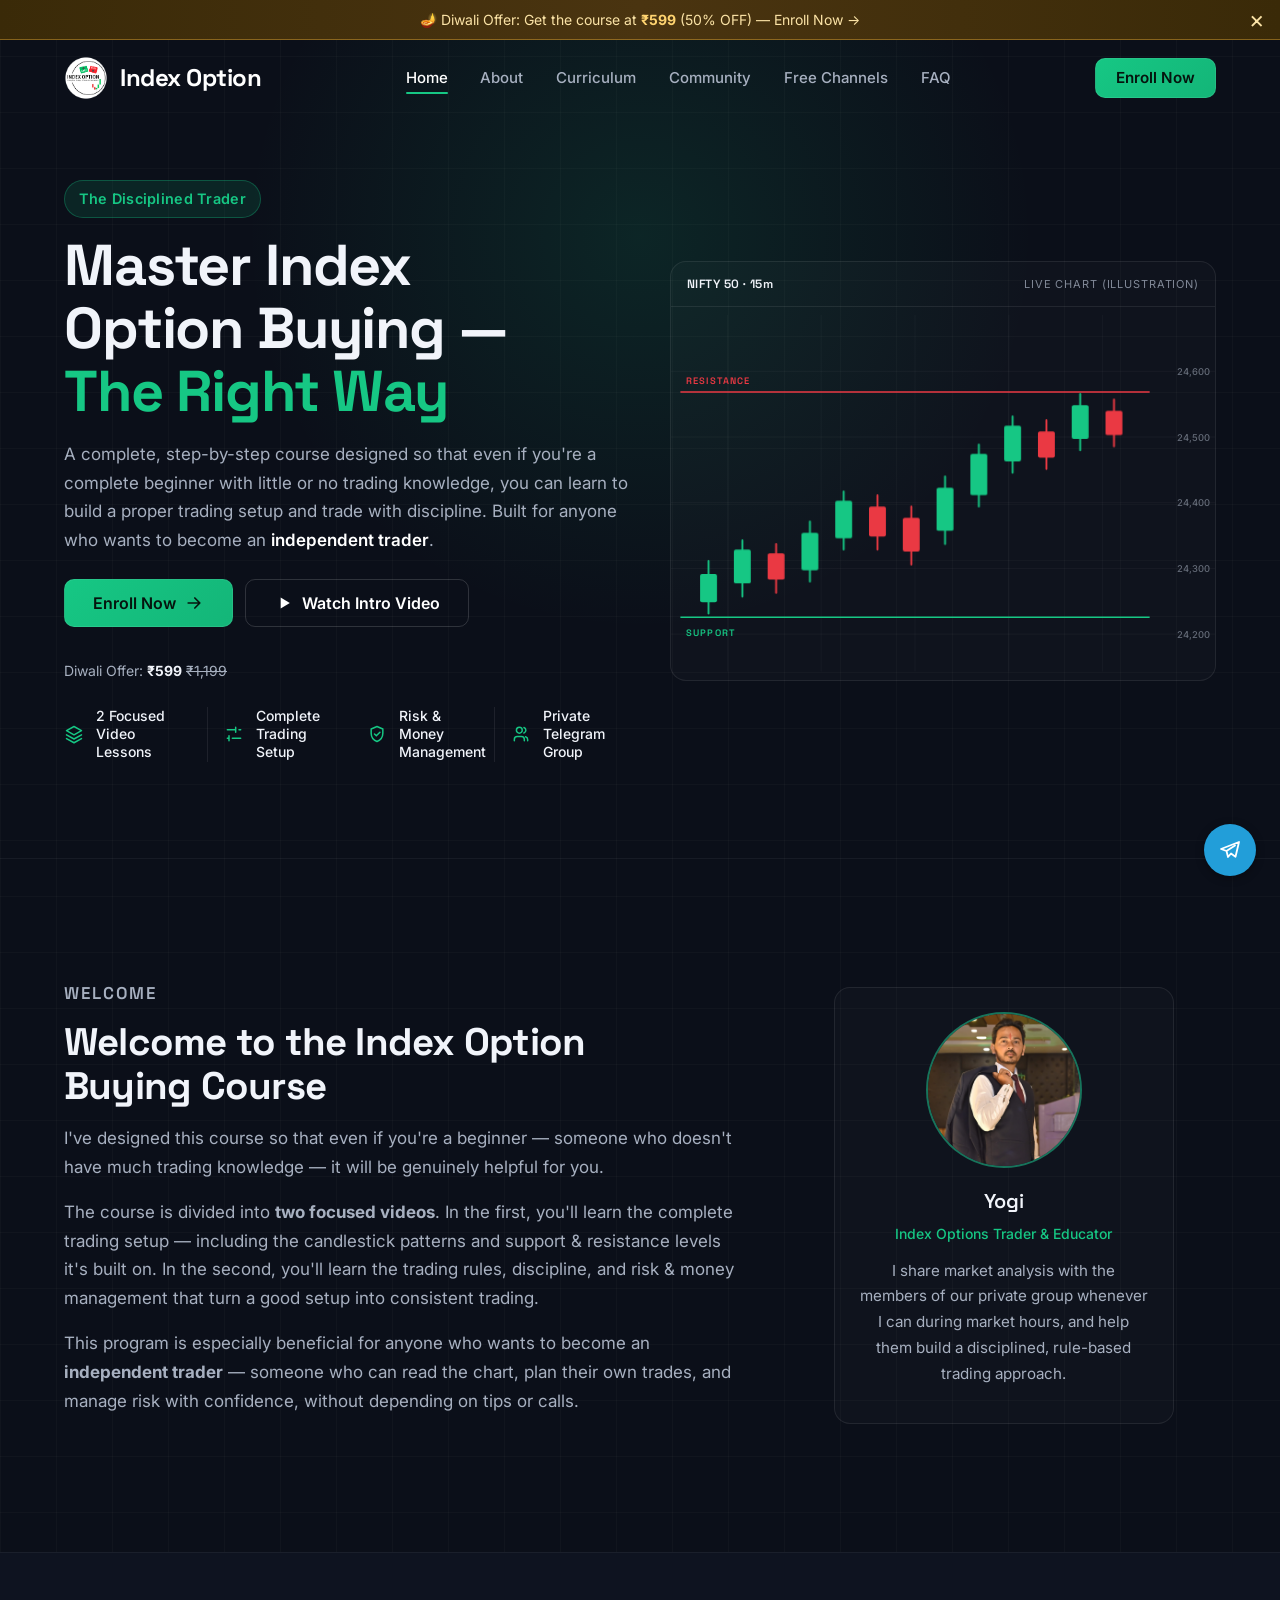
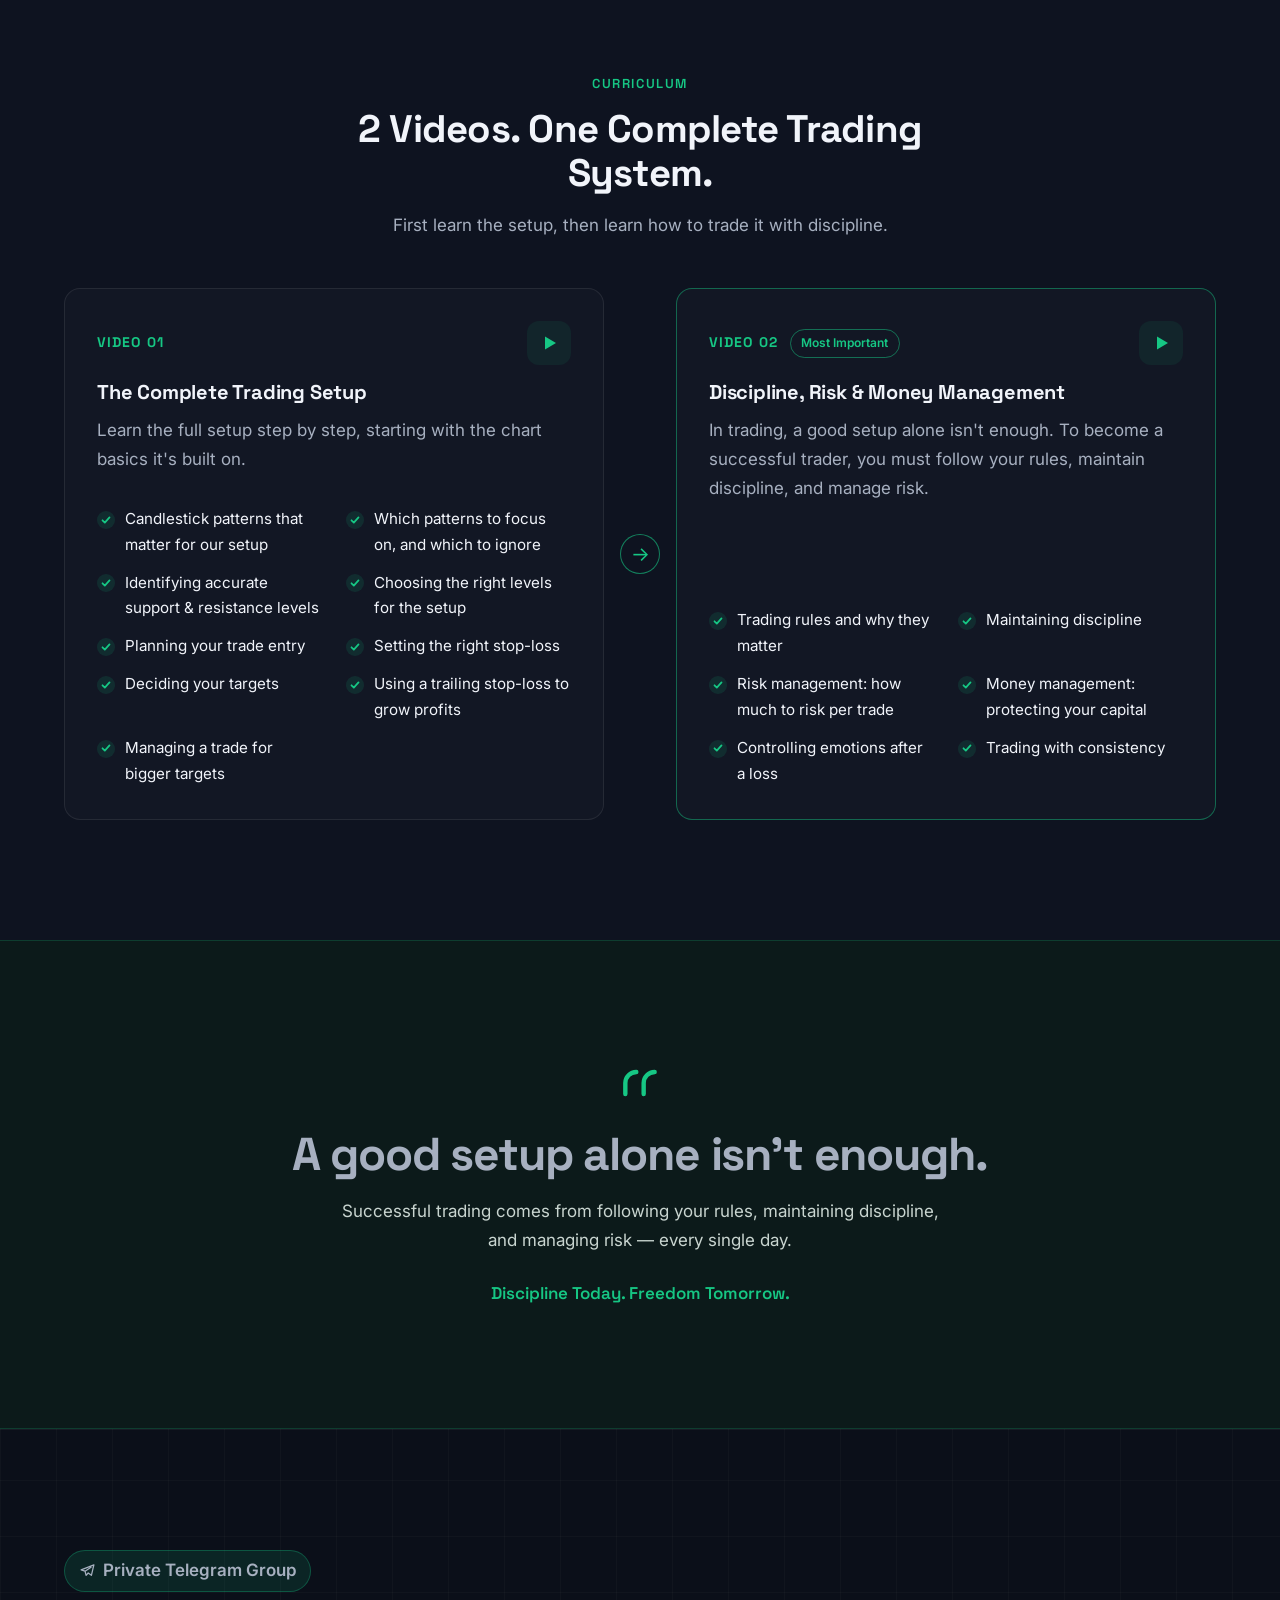
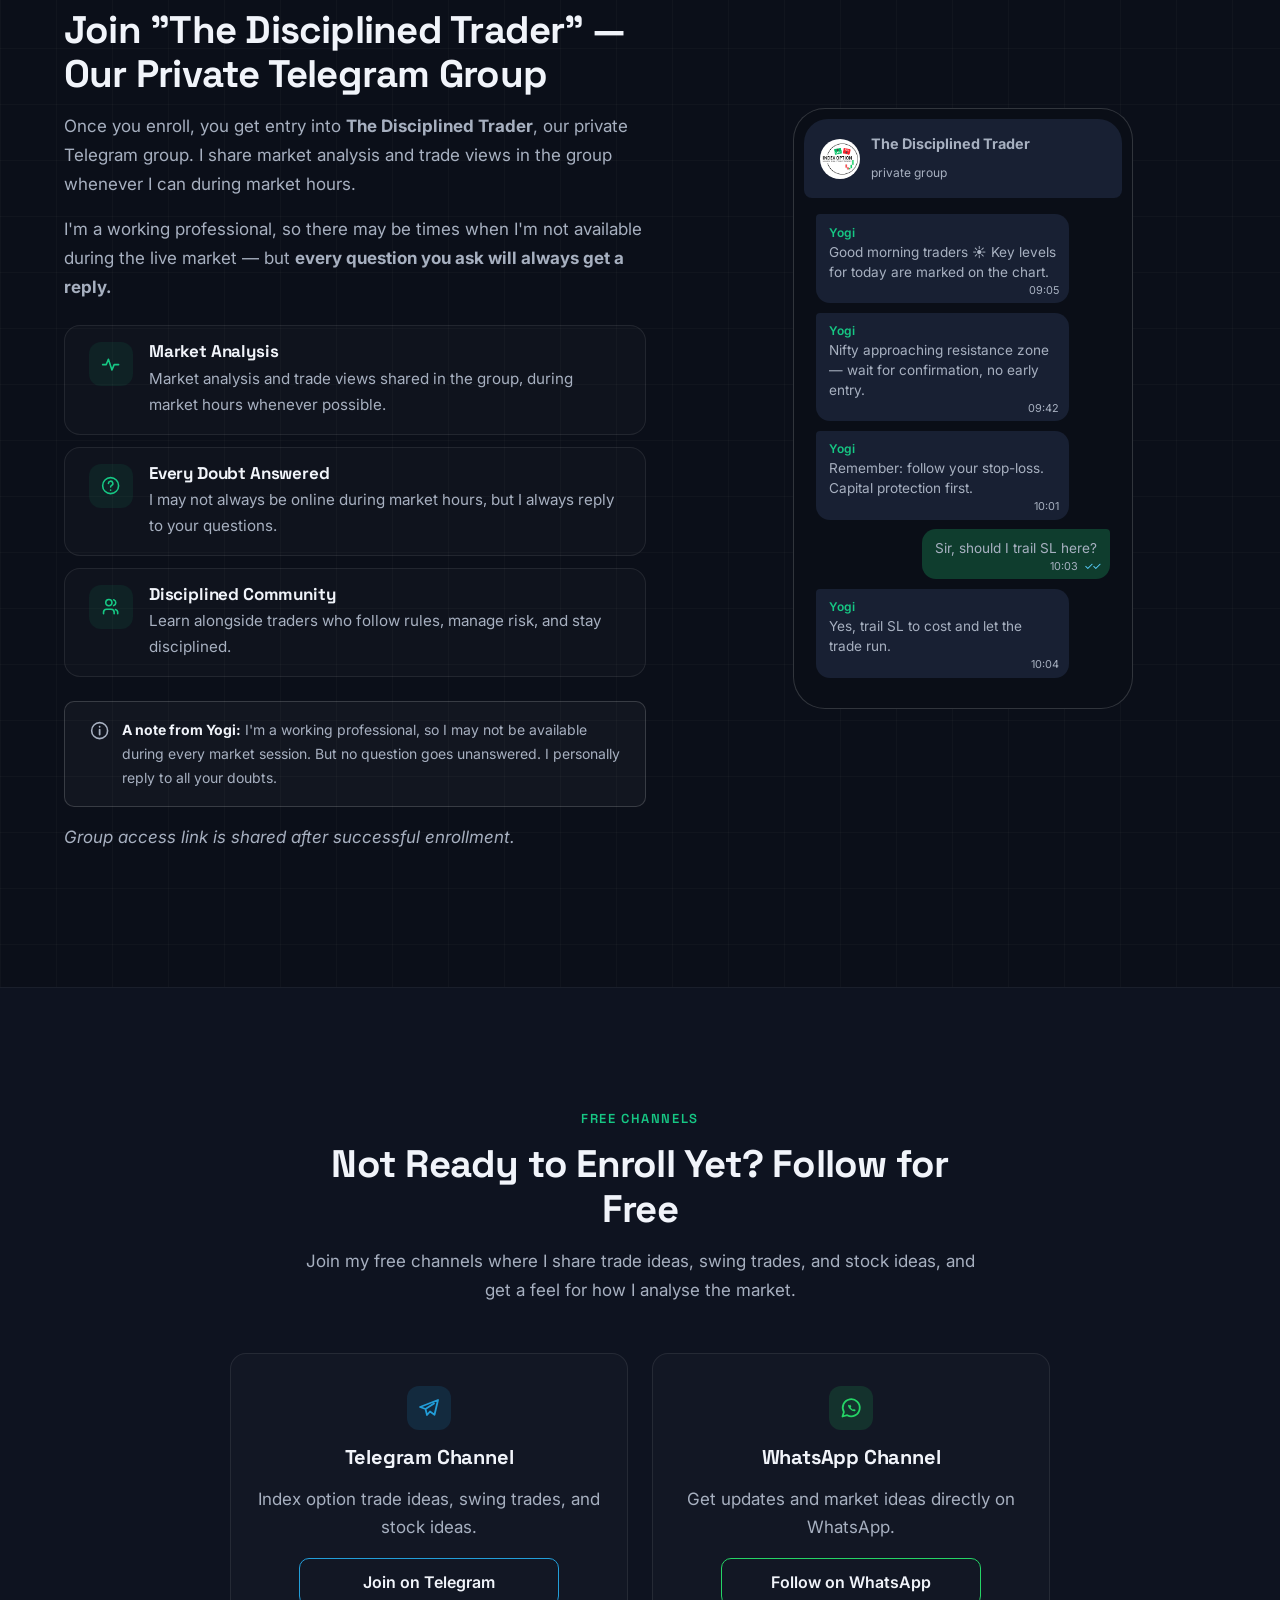
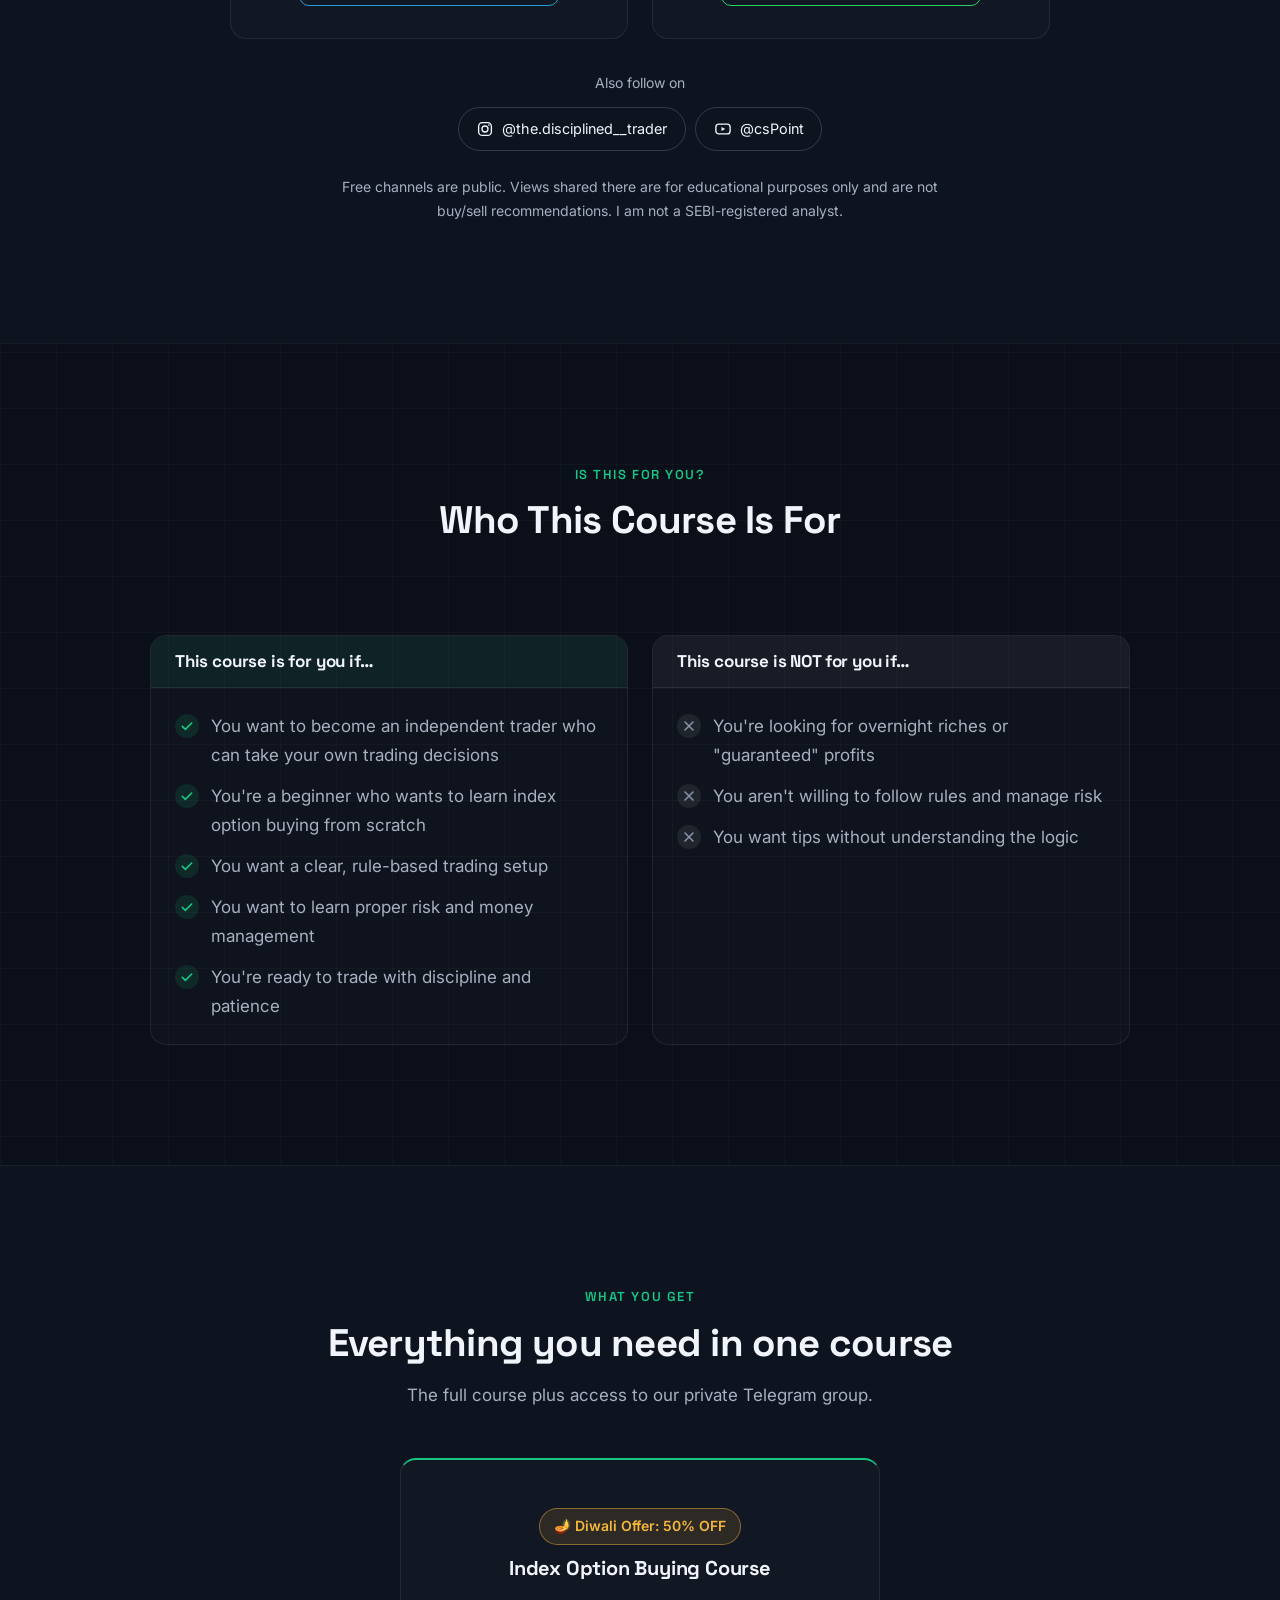
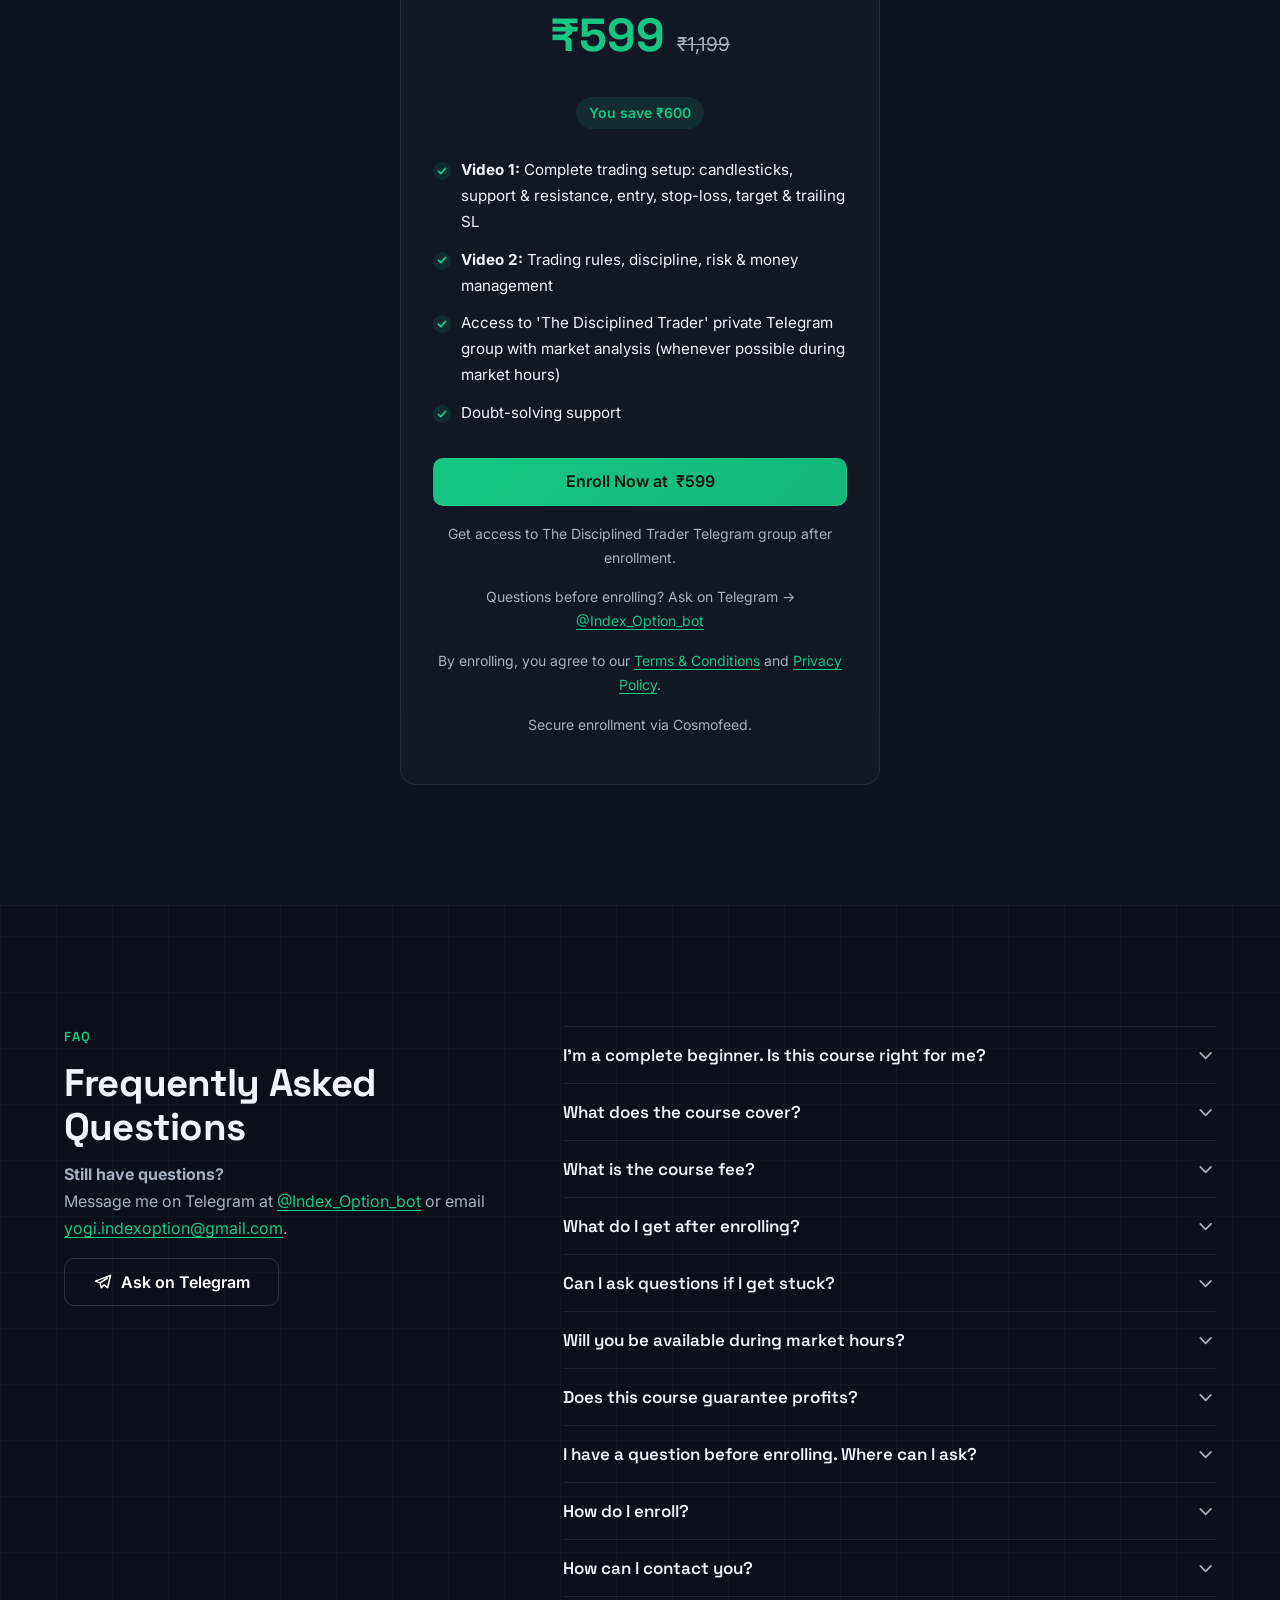
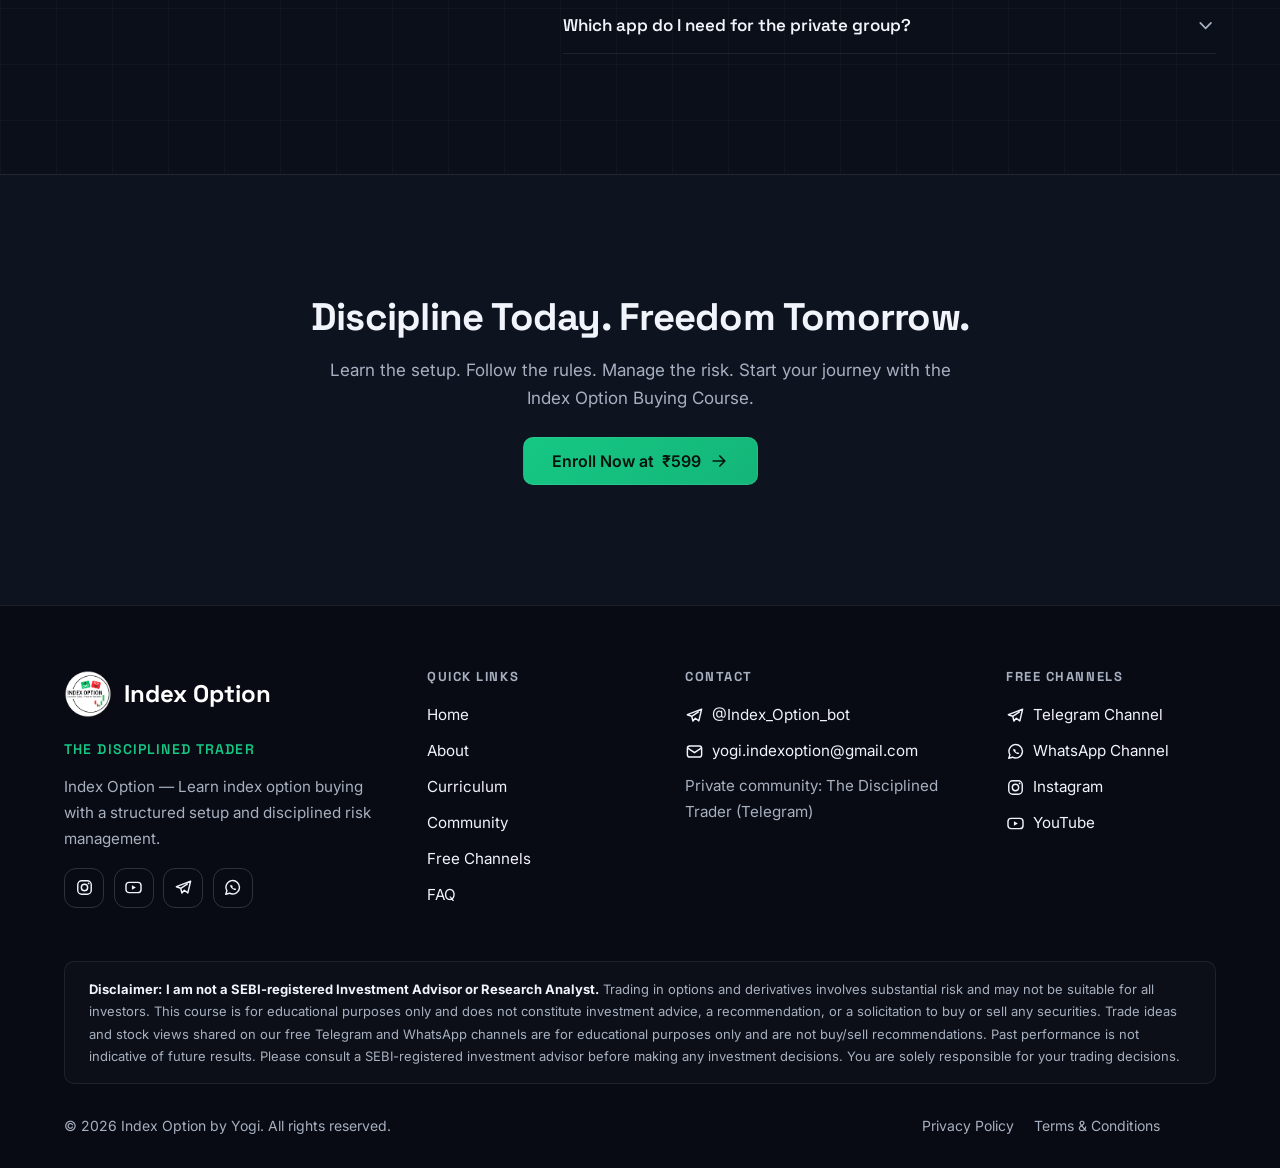
==== commit 410654c1: "updated laytout" ====
--- a/index.html
+++ b/index.html
@@ -4,13 +4,13 @@
   <meta charset="UTF-8">
   <meta name="viewport" content="width=device-width, initial-scale=1">
   <title>Index Option — The Disciplined Trader | Index Option Buying Course</title>
-  <meta name="description" content="Learn index option buying step by step — candlestick patterns, support & resistance, a complete trading setup, and risk & money management. Beginner friendly, with private group access. Discipline Today | Freedom Tomorrow.">
+  <meta name="description" content="Learn index option buying in two focused videos: trading setup, discipline, risk &amp; money management. For anyone who wants to become an independent trader.">
   <meta name="theme-color" content="#0B0F19">
 
   <!-- Open Graph / Twitter -->
   <meta property="og:type" content="website">
   <meta property="og:title" content="Index Option — The Disciplined Trader | Index Option Buying Course">
-  <meta property="og:description" content="Learn index option buying step by step — candlestick patterns, support & resistance, a complete trading setup, and risk & money management.">
+  <meta property="og:description" content="Learn index option buying in two focused videos: trading setup, discipline, risk &amp; money management. For anyone who wants to become an independent trader.">
   <meta property="og:site_name" content="Index Option">
   <!-- EDIT: social crawlers need absolute URLs. Replace https://your-domain.com with your real domain. -->
   <meta property="og:image" content="https://your-domain.com/images/logo.png">
@@ -18,7 +18,7 @@
   <!-- <meta property="og:url" content="https://your-domain.com/"> -->
   <meta name="twitter:card" content="summary_large_image">
   <meta name="twitter:title" content="Index Option — The Disciplined Trader | Index Option Buying Course">
-  <meta name="twitter:description" content="Learn index option buying step by step with a structured setup and disciplined risk management.">
+  <meta name="twitter:description" content="Learn index option buying in two focused videos: trading setup, discipline, risk &amp; money management. For anyone who wants to become an independent trader.">
   <meta name="twitter:image" content="https://your-domain.com/images/logo.png">
 
   <!-- Favicon -->
@@ -48,6 +48,7 @@
     <symbol id="i-chat" viewBox="0 0 24 24"><path d="M21 12a8 8 0 0 1-11.7 7.1L4 20l1-4.6A8 8 0 1 1 21 12Z" fill="none" stroke="currentColor" stroke-width="1.8" stroke-linejoin="round"/></symbol>
     <symbol id="i-pulse" viewBox="0 0 24 24"><path d="M3 12h4l2.5-6 4 12 2.5-6H21" fill="none" stroke="currentColor" stroke-width="1.8" stroke-linecap="round" stroke-linejoin="round"/></symbol>
     <symbol id="i-help" viewBox="0 0 24 24"><circle cx="12" cy="12" r="9" fill="none" stroke="currentColor" stroke-width="1.8"/><path d="M9.5 9.5a2.5 2.5 0 1 1 3.6 2.2c-.7.4-1.1.9-1.1 1.8M12 17v.1" fill="none" stroke="currentColor" stroke-width="1.8" stroke-linecap="round"/></symbol>
+    <symbol id="i-info" viewBox="0 0 24 24"><circle cx="12" cy="12" r="9" fill="none" stroke="currentColor" stroke-width="1.8"/><path d="M12 11v5.5M12 7.6v.1" fill="none" stroke="currentColor" stroke-width="2" stroke-linecap="round"/></symbol>
     <symbol id="i-check" viewBox="0 0 24 24"><path d="m5 12.5 4.5 4.5L19 7.5" fill="none" stroke="currentColor" stroke-width="2.4" stroke-linecap="round" stroke-linejoin="round"/></symbol>
     <symbol id="i-x" viewBox="0 0 24 24"><path d="m6 6 12 12M18 6 6 18" fill="none" stroke="currentColor" stroke-width="2.4" stroke-linecap="round"/></symbol>
     <symbol id="i-play" viewBox="0 0 24 24"><path d="M8 5.5v13l11-6.5-11-6.5Z" fill="currentColor"/></symbol>
@@ -65,6 +66,15 @@
 <a class="skip-link" href="#main">Skip to content</a>
 <div class="progress" id="progress" aria-hidden="true"></div>
 
+<!-- Offer bar: shown by JS only while CONFIG.pricing offer is active -->
+<div class="offer-bar" id="offer-bar" hidden>
+  <a class="offer-bar__link" href="#pricing">
+    <span class="offer-bar__full">🪔 <span data-price="label"></span>: Get the course at <b data-price="offer"></b> (<span data-price="percent"></span>% OFF) — Enroll Now →</span>
+    <span class="offer-bar__short">🪔 <span data-price="label"></span>: <b data-price="offer"></b> (<span data-price="percent"></span>% OFF) →</span>
+  </a>
+  <button type="button" class="offer-bar__close" id="offer-close" aria-label="Dismiss offer">×</button>
+</div>
+
 <!-- ===================== 1. NAVBAR ===================== -->
 <header class="navbar" id="navbar">
   <nav class="container navbar__inner" aria-label="Main navigation">
@@ -83,7 +93,7 @@
       <li class="navbar__cta-mobile"><a href="#pricing" data-enroll class="btn btn--primary btn--block">Enroll Now</a></li>
     </ul>
 
-    <a href="#pricing" data-enroll class="btn btn--primary navbar__cta">Enroll Now</a>
+    <a href="#pricing" data-enroll class="btn btn--primary btn--sm navbar__cta">Enroll Now</a>
 
     <button class="hamburger" id="hamburger" type="button" aria-expanded="false" aria-controls="nav-panel" aria-label="Open menu">
       <span></span><span></span><span></span>
@@ -98,17 +108,18 @@
   <div class="hero__glow" aria-hidden="true"></div>
   <div class="container hero__grid">
     <div class="hero__text">
-      <span class="badge badge--tagline reveal">Discipline Today | Freedom Tomorrow</span>
+      <span class="badge badge--tagline reveal">The Disciplined Trader</span>
       <h1 class="reveal">Master Index Option Buying — <span class="text-accent">The Right Way</span></h1>
-      <p class="hero__sub reveal">A complete, step-by-step course designed so that even if you're a complete beginner with little or no trading knowledge, you can learn to build a proper trading setup and trade with discipline.</p>
+      <p class="hero__sub reveal">A complete, step-by-step course designed so that even if you're a complete beginner with little or no trading knowledge, you can learn to build a proper trading setup and trade with discipline. Built for anyone who wants to become an <strong class="em">independent trader</strong>.</p>
       <div class="hero__actions reveal">
         <a href="#pricing" data-enroll class="btn btn--primary btn--lg">Enroll Now <svg class="icon" aria-hidden="true"><use href="#i-arrow"/></svg></a>
         <button type="button" class="btn btn--ghost btn--lg" id="open-video">
           <svg class="icon" aria-hidden="true"><use href="#i-play"/></svg> Watch Intro Video
         </button>
       </div>
-      <ul class="highlights reveal">
-        <li><svg class="icon" aria-hidden="true"><use href="#i-layers"/></svg>4 Structured Modules</li>
+      <p class="hero__offer reveal" data-offer-only hidden><span data-price="label"></span>: <b data-price="offer"></b> <s data-price="original"></s></p>
+      <ul class="stats reveal">
+        <li><svg class="icon" aria-hidden="true"><use href="#i-layers"/></svg>2 Focused Video Lessons</li>
         <li><svg class="icon" aria-hidden="true"><use href="#i-sliders"/></svg>Complete Trading Setup</li>
         <li><svg class="icon" aria-hidden="true"><use href="#i-shield"/></svg>Risk &amp; Money Management</li>
         <li><svg class="icon" aria-hidden="true"><use href="#i-users"/></svg>Private Telegram Group</li>
@@ -117,10 +128,14 @@
 
     <!-- Animated candlestick chart (pure SVG; animation in CSS) -->
     <div class="hero__visual reveal" aria-hidden="true">
-      <svg class="chart" viewBox="0 0 520 380" role="img" focusable="false">
+      <div class="terminal__bar"><span class="terminal__title">NIFTY 50 · 15m</span><span class="terminal__tag">Live chart (illustration)</span></div>
+      <svg class="chart" viewBox="0 0 580 380" role="img" focusable="false">
         <g class="chart__grid" stroke="currentColor" stroke-width="1">
-          <path d="M0 60H520M0 130H520M0 200H520M0 270H520M0 340H520"/>
+          <path d="M0 60H580M0 130H580M0 200H580M0 270H580M0 340H580"/>
           <path d="M60 0V380M160 0V380M260 0V380M360 0V380M460 0V380"/>
+        </g>
+        <g class="chart__axis">
+          <text x="574" y="64">24,600</text><text x="574" y="134">24,500</text><text x="574" y="204">24,400</text><text x="574" y="274">24,300</text><text x="574" y="344">24,200</text>
         </g>
         <!-- resistance / support -->
         <g class="chart__level chart__level--res">
@@ -157,7 +172,8 @@
       <p class="eyebrow reveal">Welcome</p>
       <h2 class="reveal">Welcome to the Index Option Buying Course</h2>
       <p class="reveal">I've designed this course so that even if you're a beginner — someone who doesn't have much trading knowledge — it will be genuinely helpful for you.</p>
-      <p class="reveal">The course is divided into four important parts. Across these parts, we'll learn step by step how to build a proper trading setup and how to trade while following your trading rules.</p>
+      <p class="reveal">The course is divided into <strong>two focused videos</strong>. In the first, you'll learn the complete trading setup — including the candlestick patterns and support &amp; resistance levels it's built on. In the second, you'll learn the trading rules, discipline, and risk &amp; money management that turn a good setup into consistent trading.</p>
+      <p class="reveal">This program is especially beneficial for anyone who wants to become an <strong>independent trader</strong> — someone who can read the chart, plan their own trades, and manage risk with confidence, without depending on tips or calls.</p>
     </div>
 
     <!-- Instructor card. EDIT: name in CONFIG (js/main.js); photo at images/Yogi.jpg -->
@@ -167,8 +183,7 @@
       </div>
       <p class="instructor__name" data-config-text="instructorName">Yogi</p>
       <p class="instructor__role">Index Options Trader &amp; Educator</p>
-      <p class="instructor__bio">I share live market analysis with my students in our private group and help them build a disciplined, rule-based trading approach.</p>
-      <a class="instructor__link" href="https://yogendrasingh.info" target="_blank" rel="noopener noreferrer">Visit my website <span aria-hidden="true">→</span></a>
+      <p class="instructor__bio">I share market analysis with the members of our private group whenever I can during market hours, and help them build a disciplined, rule-based trading approach.</p>
     </aside>
   </div>
 </section>
@@ -178,88 +193,53 @@
   <div class="container">
     <header class="section__head">
       <p class="eyebrow reveal">Curriculum</p>
-      <h2 class="reveal">4 Parts. One Complete Trading System.</h2>
-      <p class="section__sub reveal">Every part builds on the previous one, taking you from chart basics to disciplined execution.</p>
+      <h2 class="reveal">2 Videos. One Complete Trading System.</h2>
+      <p class="section__sub reveal">First learn the setup, then learn how to trade it with discipline.</p>
     </header>
 
-    <ol class="timeline">
-      <li class="step reveal">
-        <span class="step__marker" aria-hidden="true">1</span>
-        <article class="card module">
-          <div class="module__top">
-            <span class="module__num">Part 01</span>
-            <span class="module__icon"><svg class="icon" aria-hidden="true"><use href="#i-candles"/></svg></span>
-          </div>
-          <h3>Candlestick Patterns</h3>
-          <p>Learn which candlestick patterns actually matter for our trading setup and which ones you should focus on.</p>
-          <ul class="checklist">
-            <li>Understanding candlestick structure</li>
-            <li>The patterns that are useful for our setup</li>
+    <div class="videos">
+      <article class="card vcard reveal">
+        <div class="vcard__top">
+          <span class="vcard__num">Video 01</span>
+          <span class="vcard__icon"><svg class="icon" aria-hidden="true"><use href="#i-play"/></svg></span>
+        </div>
+        <h3>The Complete Trading Setup</h3>
+        <p>Learn the full setup step by step, starting with the chart basics it's built on.</p>
+        <ul class="checklist">
+            <li>Candlestick patterns that matter for our setup</li>
             <li>Which patterns to focus on, and which to ignore</li>
-          </ul>
-        </article>
-      </li>
-
-      <li class="step reveal">
-        <span class="step__marker" aria-hidden="true">2</span>
-        <article class="card module">
-          <div class="module__top">
-            <span class="module__num">Part 02</span>
-            <span class="module__icon"><svg class="icon" aria-hidden="true"><use href="#i-levels"/></svg></span>
-          </div>
-          <h3>Support &amp; Resistance</h3>
-          <p>A detailed look at how to correctly identify support and resistance levels on a chart, and which levels to use in your setup.</p>
-          <ul class="checklist">
-            <li>Identifying accurate support and resistance levels</li>
-            <li>Spotting strong vs. weak levels</li>
-            <li>Choosing the right levels for your trading setup</li>
-          </ul>
-        </article>
-      </li>
-
-      <li class="step reveal">
-        <span class="step__marker" aria-hidden="true">3</span>
-        <article class="card module">
-          <div class="module__top">
-            <span class="module__num">Part 03</span>
-            <span class="module__icon"><svg class="icon" aria-hidden="true"><use href="#i-target"/></svg></span>
-          </div>
-          <h3>The Trading Setup</h3>
-          <p>Understand the complete trading setup in detail: where to enter, where to place your stop-loss, and how to decide your target.</p>
-          <ul class="checklist">
+            <li>Identifying accurate support &amp; resistance levels</li>
+            <li>Choosing the right levels for the setup</li>
             <li>Planning your trade entry</li>
-            <li>Setting the right stop-loss level</li>
+            <li>Setting the right stop-loss</li>
             <li>Deciding your targets</li>
-            <li>Using a trailing stop-loss to grow your profits</li>
-            <li>Managing a trade to achieve bigger targets</li>
-          </ul>
-        </article>
-      </li>
-
-      <li class="step step--key reveal">
-        <span class="step__marker" aria-hidden="true">4</span>
-        <article class="card module module--key">
-          <div class="module__top">
-            <span class="module__num">Part 04</span>
-            <span class="badge badge--gold">Most Important</span>
-            <span class="module__icon"><svg class="icon" aria-hidden="true"><use href="#i-scale"/></svg></span>
-          </div>
-          <h3>Trading Rules, Risk &amp; Money Management</h3>
-          <p>In trading, a good setup alone isn't enough. To become a successful trader, you must follow your trading rules, maintain discipline, and focus on risk management.</p>
-          <ul class="checklist">
+            <li>Using a trailing stop-loss to grow profits</li>
+            <li>Managing a trade for bigger targets</li>
+        </ul>
+      </article>
+      <span class="videos__arrow" aria-hidden="true"></span>
+      <article class="card vcard vcard--key reveal">
+        <div class="vcard__top">
+          <span class="vcard__num">Video 02</span>
+            <span class="badge badge--key">Most Important</span>
+          <span class="vcard__icon"><svg class="icon" aria-hidden="true"><use href="#i-play"/></svg></span>
+        </div>
+        <h3>Discipline, Risk &amp; Money Management</h3>
+        <p>In trading, a good setup alone isn't enough. To become a successful trader, you must follow your rules, maintain discipline, and manage risk.</p>
+        <ul class="checklist">
             <li>Trading rules and why they matter</li>
+            <li>Maintaining discipline</li>
             <li>Risk management: how much to risk per trade</li>
-            <li>Money management: protecting your trading capital</li>
+            <li>Money management: protecting your capital</li>
             <li>Controlling emotions after a loss</li>
-            <li>Trading with consistency and discipline</li>
-          </ul>
-        </article>
-      </li>
-    </ol>
-  </div>
-</section>
-
-<!-- ===================== 5. WHY PART 4 MATTERS ===================== -->
+            <li>Trading with consistency</li>
+        </ul>
+      </article>
+    </div>
+  </div>
+</section>
+
+<!-- ===================== 5. WHY VIDEO 2 MATTERS ===================== -->
 <section class="band" aria-labelledby="band-title">
   <div class="container band__inner reveal">
     <svg class="band__mark" aria-hidden="true" viewBox="0 0 24 24"><path d="M4 18v-6a6 6 0 0 1 6-6M14 18v-6a6 6 0 0 1 6-6" fill="none" stroke="currentColor" stroke-width="2.4" stroke-linecap="round"/></svg>
@@ -277,22 +257,27 @@
     <div class="community__text">
       <p class="badge badge--pill reveal"><svg class="icon" aria-hidden="true"><use href="#i-telegram"/></svg>Private Telegram Group</p>
       <h2 class="reveal">Join "The Disciplined Trader" — Our Private Telegram Group</h2>
-      <p class="reveal">Once you enroll, you get entry into <strong>The Disciplined Trader</strong>, our private Telegram group. Here I share live market analysis during market hours, and if you have any doubt, you can ask it directly in the group.</p>
+      <p class="reveal">Once you enroll, you get entry into <strong>The Disciplined Trader</strong>, our private Telegram group. I share market analysis and trade views in the group whenever I can during market hours.</p>
+      <p class="reveal">I'm a working professional, so there may be times when I'm not available during the live market — but <strong>every question you ask will always get a reply.</strong></p>
 
       <div class="features">
         <article class="card feature reveal">
           <span class="feature__icon"><svg class="icon" aria-hidden="true"><use href="#i-pulse"/></svg></span>
-          <div><h3>Live Market Analysis</h3><p>Real-time Nifty &amp; Bank Nifty analysis shared in the group during live market hours.</p></div>
+          <div><h3>Market Analysis</h3><p>Market analysis and trade views shared in the group, during market hours whenever possible.</p></div>
         </article>
         <article class="card feature reveal">
           <span class="feature__icon"><svg class="icon" aria-hidden="true"><use href="#i-help"/></svg></span>
-          <div><h3>Doubt Solving</h3><p>Ask your questions directly in the group and get clear answers.</p></div>
+          <div><h3>Every Doubt Answered</h3><p>I may not always be online during market hours, but I always reply to your questions.</p></div>
         </article>
         <article class="card feature reveal">
           <span class="feature__icon"><svg class="icon" aria-hidden="true"><use href="#i-users"/></svg></span>
           <div><h3>Disciplined Community</h3><p>Learn alongside traders who follow rules, manage risk, and stay disciplined.</p></div>
         </article>
       </div>
+      <aside class="info-note reveal" aria-label="Availability note">
+        <svg class="icon" aria-hidden="true"><use href="#i-info"/></svg>
+        <p><strong>A note from Yogi:</strong> I'm a working professional, so I may not be available during every market session. But no question goes unanswered. I personally reply to all your doubts.</p>
+      </aside>
       <p class="community__note reveal">Group access link is shared after successful enrollment.</p>
     </div>
 
@@ -336,7 +321,14 @@
         <a class="btn channel__btn" href="https://whatsapp.com/channel/0029VaA5Sg5Fi8xhPflS9w2s" data-config-link="whatsappChannel" target="_blank" rel="noopener noreferrer">Follow on WhatsApp</a>
       </article>
     </div>
-    <p class="channels__note reveal">Free channels are public. Live market analysis and doubt-solving are available only in the private group for enrolled students.</p>
+    <div class="follow reveal">
+      <span class="follow__label">Also follow on</span>
+      <div class="follow__links">
+        <a class="follow__pill follow__pill--ig" href="https://www.instagram.com/the.disciplined__trader/" data-config-link="instagram" target="_blank" rel="noopener noreferrer"><svg class="icon" aria-hidden="true"><use href="#i-instagram"/></svg>@the.disciplined__trader</a>
+        <a class="follow__pill follow__pill--yt" href="https://www.youtube.com/@csPoint" data-config-link="youtube" target="_blank" rel="noopener noreferrer"><svg class="icon" aria-hidden="true"><use href="#i-youtube"/></svg>@csPoint</a>
+      </div>
+    </div>
+    <p class="channels__note reveal">Free channels are public. Views shared there are for educational purposes only and are not buy/sell recommendations. I am not a SEBI-registered analyst.</p>
   </div>
 </section>
 
@@ -346,11 +338,13 @@
     <header class="section__head">
       <p class="eyebrow reveal">Is this for you?</p>
       <h2 class="reveal">Who This Course Is For</h2>
+      <p class="section__sub reveal">Be honest about what you're looking for, so the course is the right fit.</p>
     </header>
     <div class="compare">
       <article class="card compare__col compare__col--yes reveal">
         <h3>This course is for you if…</h3>
         <ul>
+          <li><svg class="icon" aria-hidden="true"><use href="#i-check"/></svg>You want to become an independent trader who can take your own trading decisions</li>
           <li><svg class="icon" aria-hidden="true"><use href="#i-check"/></svg>You're a beginner who wants to learn index option buying from scratch</li>
           <li><svg class="icon" aria-hidden="true"><use href="#i-check"/></svg>You want a clear, rule-based trading setup</li>
           <li><svg class="icon" aria-hidden="true"><use href="#i-check"/></svg>You want to learn proper risk and money management</li>
@@ -370,38 +364,46 @@
 </section>
 
 <!-- ===================== 8. PRICING / WHAT YOU GET ===================== -->
-<section class="section" id="pricing">
+<section class="section section--alt" id="pricing">
   <div class="container">
     <header class="section__head">
       <p class="eyebrow reveal">What You Get</p>
       <h2 class="reveal">Everything you need in one course</h2>
+      <p class="section__sub reveal">The full course plus access to our private Telegram group.</p>
     </header>
     <div class="price-card reveal">
+      <p class="price-badge" data-offer-only hidden>🪔 <span data-price="label"></span>: <span data-price="percent"></span>% OFF</p>
       <h3>Index Option Buying Course</h3>
-      <!-- EDIT: prices live in CONFIG (js/main.js). Set originalPrice to "" to hide the strikethrough. -->
+      <!-- Prices are generated from CONFIG.pricing in js/main.js — do not hard-code them here. -->
       <p class="price">
-        <s class="price__old" data-config-text="originalPrice" aria-label="Original price">[ORIGINAL PRICE]</s>
-        <span class="price__now" data-config-text="coursePrice">[COURSE PRICE]</span>
+        <span class="price__now" data-price="current"></span>
+        <s class="price__old" data-offer-only hidden data-price="original" aria-label="Original price"></s>
       </p>
+      <p class="price-save" data-offer-only hidden>You save <span data-price="save"></span></p>
+      <p class="price-valid" id="price-valid" hidden></p>
       <ul class="checklist checklist--lg">
-        <li>All 4 course modules</li>
-        <li>Complete trading setup: entry, stop-loss, target &amp; trailing SL</li>
-        <li>Risk management &amp; money management framework</li>
-        <li>Access to 'The Disciplined Trader' private Telegram group with live market analysis</li>
+        <li><strong>Video 1:</strong> Complete trading setup: candlesticks, support &amp; resistance, entry, stop-loss, target &amp; trailing SL</li>
+        <li><strong>Video 2:</strong> Trading rules, discipline, risk &amp; money management</li>
+        <li>Access to 'The Disciplined Trader' private Telegram group with market analysis (whenever possible during market hours)</li>
         <li>Doubt-solving support</li>
       </ul>
-      <a href="#pricing" data-enroll class="btn btn--primary btn--lg btn--block">Enroll Now</a>
+      <a href="#pricing" data-enroll class="btn btn--primary btn--lg btn--block">Enroll Now at <span data-price="current"></span></a>
       <p class="price-card__note">Get access to The Disciplined Trader Telegram group after enrollment.</p>
+      <p class="price-card__note">Questions before enrolling? Ask on Telegram → <a class="text-link" href="https://t.me/Index_Option_bot" data-config-link="telegramBot" target="_blank" rel="noopener noreferrer">@Index_Option_bot</a></p>
+      <p class="price-card__note">By enrolling, you agree to our <a class="text-link" href="terms.html">Terms &amp; Conditions</a> and <a class="text-link" href="privacy.html">Privacy Policy</a>.</p>
+      <p class="price-card__note">Secure enrollment via Cosmofeed.</p>
     </div>
   </div>
 </section>
 
 <!-- ===================== 9. FAQ ===================== -->
-<section class="section section--alt" id="faq">
-  <div class="container container--narrow">
-    <header class="section__head">
+<section class="section" id="faq">
+  <div class="container faq">
+    <header class="faq__head">
       <p class="eyebrow reveal">FAQ</p>
       <h2 class="reveal">Frequently Asked Questions</h2>
+      <p class="section__sub reveal"><strong>Still have questions?</strong><br>Message me on Telegram at <a class="text-link" href="https://t.me/Index_Option_bot" data-config-link="telegramBot" target="_blank" rel="noopener noreferrer">@Index_Option_bot</a> or email <a class="text-link" href="mailto:yogi.indexoption@gmail.com">yogi.indexoption@gmail.com</a>.</p>
+      <a class="btn btn--ghost faq__btn reveal" href="https://t.me/Index_Option_bot" data-config-link="telegramBot" target="_blank" rel="noopener noreferrer"><svg class="icon" aria-hidden="true"><use href="#i-telegram"/></svg>Ask on Telegram</a>
     </header>
     <div class="accordion reveal" id="accordion">
       <div class="acc-item">
@@ -410,27 +412,39 @@
       </div>
       <div class="acc-item">
         <h3><button type="button" class="acc-btn" id="acc-btn-2" aria-expanded="false" aria-controls="acc-panel-2">What does the course cover?<svg class="icon" aria-hidden="true"><use href="#i-chevron"/></svg></button></h3>
-        <div class="acc-panel" id="acc-panel-2" role="region" aria-labelledby="acc-btn-2"><div><p>Four parts: candlestick patterns, support &amp; resistance, a complete trading setup (entry, stop-loss, target, trailing stop-loss), and trading rules with risk and money management.</p></div></div>
+        <div class="acc-panel" id="acc-panel-2" role="region" aria-labelledby="acc-btn-2"><div><p>The course has two videos. Video 1 covers the complete trading setup, including candlestick patterns, support &amp; resistance, entry, stop-loss, target, and trailing stop-loss. Video 2 covers trading rules, discipline, risk management, and money management.</p></div></div>
+      </div>
+      <div class="acc-item">
+        <h3><button type="button" class="acc-btn" id="acc-btn-fee" aria-expanded="false" aria-controls="acc-panel-fee">What is the course fee?<svg class="icon" aria-hidden="true"><use href="#i-chevron"/></svg></button></h3>
+        <div class="acc-panel" id="acc-panel-fee" role="region" aria-labelledby="acc-btn-fee"><div><p id="faq-fee"></p></div></div>
       </div>
       <div class="acc-item">
         <h3><button type="button" class="acc-btn" id="acc-btn-3" aria-expanded="false" aria-controls="acc-panel-3">What do I get after enrolling?<svg class="icon" aria-hidden="true"><use href="#i-chevron"/></svg></button></h3>
-        <div class="acc-panel" id="acc-panel-3" role="region" aria-labelledby="acc-btn-3"><div><p>Full course access plus entry into <strong>The Disciplined Trader</strong>, our private Telegram group, where I share live market analysis and you can ask your doubts.</p></div></div>
+        <div class="acc-panel" id="acc-panel-3" role="region" aria-labelledby="acc-btn-3"><div><p>Full course access plus entry into <strong>The Disciplined Trader</strong>, our private Telegram group, where I share market analysis whenever I can during market hours and you can ask your doubts.</p></div></div>
       </div>
       <div class="acc-item">
         <h3><button type="button" class="acc-btn" id="acc-btn-4" aria-expanded="false" aria-controls="acc-panel-4">Can I ask questions if I get stuck?<svg class="icon" aria-hidden="true"><use href="#i-chevron"/></svg></button></h3>
         <div class="acc-panel" id="acc-panel-4" role="region" aria-labelledby="acc-btn-4"><div><p>Yes. Ask your doubts directly in The Disciplined Trader Telegram group.</p></div></div>
       </div>
       <div class="acc-item">
+        <h3><button type="button" class="acc-btn" id="acc-btn-new" aria-expanded="false" aria-controls="acc-panel-new">Will you be available during market hours?<svg class="icon" aria-hidden="true"><use href="#i-chevron"/></svg></button></h3>
+        <div class="acc-panel" id="acc-panel-new" role="region" aria-labelledby="acc-btn-new"><div><p>I'm a working professional, so I may not be available during every market session. I share analysis in the group whenever I can, and I always reply to every question, even if it's a little later.</p></div></div>
+      </div>
+      <div class="acc-item">
         <h3><button type="button" class="acc-btn" id="acc-btn-5" aria-expanded="false" aria-controls="acc-panel-5">Does this course guarantee profits?<svg class="icon" aria-hidden="true"><use href="#i-chevron"/></svg></button></h3>
         <div class="acc-panel" id="acc-panel-5" role="region" aria-labelledby="acc-btn-5"><div><p>No. Trading involves risk, and no course can guarantee profits. This course focuses on a structured setup, discipline, and risk management to help you trade more responsibly.</p></div></div>
       </div>
       <div class="acc-item">
+        <h3><button type="button" class="acc-btn" id="acc-btn-pre" aria-expanded="false" aria-controls="acc-panel-pre">I have a question before enrolling. Where can I ask?<svg class="icon" aria-hidden="true"><use href="#i-chevron"/></svg></button></h3>
+        <div class="acc-panel" id="acc-panel-pre" role="region" aria-labelledby="acc-btn-pre"><div><p>Send your question to <a class="text-link" href="https://t.me/Index_Option_bot" data-config-link="telegramBot" target="_blank" rel="noopener noreferrer">@Index_Option_bot</a> on Telegram. I'll reply as soon as I can.</p></div></div>
+      </div>
+      <div class="acc-item">
         <h3><button type="button" class="acc-btn" id="acc-btn-6" aria-expanded="false" aria-controls="acc-panel-6">How do I enroll?<svg class="icon" aria-hidden="true"><use href="#i-chevron"/></svg></button></h3>
-        <div class="acc-panel" id="acc-panel-6" role="region" aria-labelledby="acc-btn-6"><div><p>Click any "Enroll Now" button on this page and complete the enrollment process.</p></div></div>
+        <div class="acc-panel" id="acc-panel-6" role="region" aria-labelledby="acc-btn-6"><div><p>Click any 'Enroll Now' button on this page. You'll be taken to our secure Cosmofeed page to complete your enrollment.</p></div></div>
       </div>
       <div class="acc-item">
         <h3><button type="button" class="acc-btn" id="acc-btn-7" aria-expanded="false" aria-controls="acc-panel-7">How can I contact you?<svg class="icon" aria-hidden="true"><use href="#i-chevron"/></svg></button></h3>
-        <div class="acc-panel" id="acc-panel-7" role="region" aria-labelledby="acc-btn-7"><div><p>You can email me at <a class="text-link" href="mailto:yogi.indexoption@gmail.com">yogi.indexoption@gmail.com</a>, or ask your questions directly in The Disciplined Trader Telegram group after enrolling.</p></div></div>
+        <div class="acc-panel" id="acc-panel-7" role="region" aria-labelledby="acc-btn-7"><div><p>You can message me on Telegram at <a class="text-link" href="https://t.me/Index_Option_bot" data-config-link="telegramBot" target="_blank" rel="noopener noreferrer">@Index_Option_bot</a>, email me at <a class="text-link" href="mailto:yogi.indexoption@gmail.com">yogi.indexoption@gmail.com</a>, or, if you're enrolled, ask directly in The Disciplined Trader group.</p></div></div>
       </div>
       <div class="acc-item">
         <h3><button type="button" class="acc-btn" id="acc-btn-8" aria-expanded="false" aria-controls="acc-panel-8">Which app do I need for the private group?<svg class="icon" aria-hidden="true"><use href="#i-chevron"/></svg></button></h3>
@@ -445,7 +459,7 @@
   <div class="container cta-band__inner reveal">
     <h2>Discipline Today. Freedom Tomorrow.</h2>
     <p>Learn the setup. Follow the rules. Manage the risk. Start your journey with the Index Option Buying Course.</p>
-    <a href="#pricing" data-enroll class="btn btn--primary btn--lg">Enroll Now <svg class="icon" aria-hidden="true"><use href="#i-arrow"/></svg></a>
+    <a href="#pricing" data-enroll class="btn btn--primary btn--lg">Enroll Now at <span data-price="current"></span> <svg class="icon" aria-hidden="true"><use href="#i-arrow"/></svg></a>
   </div>
 </section>
 
@@ -458,8 +472,13 @@
       <div class="footer__brand">
         <a href="#home" class="footer__brand-link" aria-label="Index Option — home"><img src="images/logo.png" alt="" width="48" height="48" loading="lazy"><span>Index Option</span></a>
         <p class="footer__tag">The Disciplined Trader</p>
-        <p class="footer__slogan">Discipline Today | Freedom Tomorrow</p>
         <p>Index Option — Learn index option buying with a structured setup and disciplined risk management.</p>
+        <div class="social">
+          <a class="social--ig" href="https://www.instagram.com/the.disciplined__trader/" data-config-link="instagram" aria-label="Follow us on Instagram" target="_blank" rel="noopener noreferrer"><svg class="icon" aria-hidden="true"><use href="#i-instagram"/></svg></a>
+          <a class="social--yt" href="https://www.youtube.com/@csPoint" data-config-link="youtube" aria-label="Subscribe on YouTube" target="_blank" rel="noopener noreferrer"><svg class="icon" aria-hidden="true"><use href="#i-youtube"/></svg></a>
+          <a class="social--tg" href="https://t.me/trade_index_option" data-config-link="telegramChannel" aria-label="Join our Telegram channel" target="_blank" rel="noopener noreferrer"><svg class="icon" aria-hidden="true"><use href="#i-telegram"/></svg></a>
+          <a class="social--wa" href="https://whatsapp.com/channel/0029VaA5Sg5Fi8xhPflS9w2s" data-config-link="whatsappChannel" aria-label="Follow our WhatsApp channel" target="_blank" rel="noopener noreferrer"><svg class="icon" aria-hidden="true"><use href="#i-whatsapp"/></svg></a>
+        </div>
       </div>
 
       <nav class="footer__col" aria-label="Footer navigation">
@@ -477,34 +496,37 @@
       <div class="footer__col">
         <h4>Contact</h4>
         <!-- EDIT: email & social links live in CONFIG (js/main.js) -->
+        <a class="footer__mail" href="https://t.me/Index_Option_bot" data-config-link="telegramBot" target="_blank" rel="noopener noreferrer"><svg class="icon" aria-hidden="true"><use href="#i-telegram"/></svg>@Index_Option_bot</a><br>
         <a href="mailto:yogi.indexoption@gmail.com" class="footer__mail" data-config-mail="contactEmail"><svg class="icon" aria-hidden="true"><use href="#i-mail"/></svg><span data-config-text="contactEmail">yogi.indexoption@gmail.com</span></a>
-        <p class="footer__web"><strong>Website:</strong> <a href="https://yogendrasingh.info" target="_blank" rel="noopener noreferrer">yogendrasingh.info</a></p>
         <p class="footer__web">Private community: The Disciplined Trader (Telegram)</p>
-        <div class="social">
-          <a href="#" data-config-link="instagram" aria-label="Instagram" target="_blank" rel="noopener noreferrer"><svg class="icon" aria-hidden="true"><use href="#i-instagram"/></svg></a>
-          <a href="#" data-config-link="youtube" aria-label="YouTube" target="_blank" rel="noopener noreferrer"><svg class="icon" aria-hidden="true"><use href="#i-youtube"/></svg></a>
-          <a href="https://t.me/trade_index_option" data-config-link="telegramChannel" aria-label="Join our Telegram channel" target="_blank" rel="noopener noreferrer"><svg class="icon" aria-hidden="true"><use href="#i-telegram"/></svg></a>
-          <a href="https://whatsapp.com/channel/0029VaA5Sg5Fi8xhPflS9w2s" data-config-link="whatsappChannel" aria-label="Follow our WhatsApp channel" target="_blank" rel="noopener noreferrer"><svg class="icon" aria-hidden="true"><use href="#i-whatsapp"/></svg></a>
-          </div>
-      </div>
-    </div>
-
-    <p class="disclaimer"><strong>Disclaimer:</strong> Trading in options and derivatives involves substantial risk and may not be suitable for all investors. This course is for educational purposes only and does not constitute investment advice, a recommendation, or a solicitation to buy or sell any securities. Past performance is not indicative of future results. Please consult a SEBI-registered investment advisor before making any investment decisions. You are solely responsible for your trading decisions. Trade ideas and stock views shared on our free Telegram and WhatsApp channels are for educational purposes only and are not buy/sell recommendations.</p>
+      </div>
+
+      <div class="footer__col">
+        <h4>Free Channels</h4>
+        <ul>
+          <li><a href="https://t.me/trade_index_option" data-config-link="telegramChannel" target="_blank" rel="noopener noreferrer"><svg class="icon" aria-hidden="true"><use href="#i-telegram"/></svg>Telegram Channel</a></li>
+          <li><a href="https://whatsapp.com/channel/0029VaA5Sg5Fi8xhPflS9w2s" data-config-link="whatsappChannel" target="_blank" rel="noopener noreferrer"><svg class="icon" aria-hidden="true"><use href="#i-whatsapp"/></svg>WhatsApp Channel</a></li>
+          <li><a href="https://www.instagram.com/the.disciplined__trader/" data-config-link="instagram" target="_blank" rel="noopener noreferrer"><svg class="icon" aria-hidden="true"><use href="#i-instagram"/></svg>Instagram</a></li>
+          <li><a href="https://www.youtube.com/@csPoint" data-config-link="youtube" target="_blank" rel="noopener noreferrer"><svg class="icon" aria-hidden="true"><use href="#i-youtube"/></svg>YouTube</a></li>
+        </ul>
+      </div>
+    </div>
+
+    <p class="disclaimer"><strong>Disclaimer:</strong> <strong class="disclaimer__lead">I am not a SEBI-registered Investment Advisor or Research Analyst.</strong> Trading in options and derivatives involves substantial risk and may not be suitable for all investors. This course is for educational purposes only and does not constitute investment advice, a recommendation, or a solicitation to buy or sell any securities. Trade ideas and stock views shared on our free Telegram and WhatsApp channels are for educational purposes only and are not buy/sell recommendations. Past performance is not indicative of future results. Please consult a SEBI-registered investment advisor before making any investment decisions. You are solely responsible for your trading decisions.</p>
 
     <div class="footer__bottom">
       <p>© <span id="year">2026</span> Index Option by Yogi. All rights reserved.</p>
-      <!-- EDIT: replace the # hrefs with your policy page URLs -->
       <ul>
-        <li><a href="#">Privacy Policy</a></li>
-        <li><a href="#">Terms &amp; Conditions</a></li>
-        <li><a href="#">Refund Policy</a></li>
+        <li><a href="privacy.html">Privacy Policy</a></li>
+        <li><a href="terms.html">Terms &amp; Conditions</a></li>
       </ul>
     </div>
   </div>
 </footer>
 
 <!-- Floating UI -->
-<div class="sticky-cta" id="sticky-cta"><a href="#pricing" data-enroll class="btn btn--primary btn--block">Enroll Now</a></div>
+<div class="sticky-cta" id="sticky-cta"><p class="sticky-cta__price"><b data-price="current"></b> <s data-offer-only hidden data-price="original"></s></p><a href="#pricing" data-enroll class="btn btn--primary">Enroll Now</a></div>
+<a class="ask-btn" href="https://t.me/Index_Option_bot" data-config-link="telegramBot" target="_blank" rel="noopener noreferrer" aria-label="Ask a question on Telegram"><svg class="icon" aria-hidden="true"><use href="#i-telegram"/></svg><span class="ask-btn__label" aria-hidden="true">Ask on Telegram</span></a>
 <button type="button" class="to-top" id="to-top" aria-label="Back to top"><svg class="icon" aria-hidden="true"><use href="#i-up"/></svg></button>
 
 <!-- Video modal (iframe is created only when opened) -->
--- a/css/style.css
+++ b/css/style.css
@@ -9,54 +9,54 @@
 :root {
   /* colors */
   --bg: #0B0F19;
-  --bg-alt: #0E1422;
+  --bg-alt: #0E1320;
   --surface: #121826;
   --surface-2: #182033;
   --border: rgba(255, 255, 255, 0.09);
   --border-strong: rgba(255, 255, 255, 0.16);
-  --text: #E8ECF4;
-  --text-muted: #A3ADC2;
+  --text: #F1F4FA;
+  --text-muted: #A7B0C0;
   --accent: #16C784;
   --accent-strong: #12A56D;
   --accent-ink: #04130C;
   --accent-soft: rgba(22, 199, 132, 0.12);
   --red: #EA3943;
-  --gold: #E5C170;
-  --gold-soft: rgba(229, 193, 112, 0.14);
-
+  
   /* fonts */
   --font-body: "Inter", system-ui, -apple-system, "Segoe UI", Roboto, sans-serif;
   --font-head: "Space Grotesk", "Inter", system-ui, sans-serif;
 
   /* fluid type scale */
   --fs-sm: 0.875rem;
-  --fs-base: clamp(1rem, 0.96rem + 0.2vw, 1.0625rem);
-  --fs-lg: clamp(1.0625rem, 1rem + 0.35vw, 1.25rem);
-  --fs-h3: clamp(1.15rem, 1.05rem + 0.5vw, 1.4rem);
-  --fs-h2: clamp(1.7rem, 1.2rem + 2.4vw, 2.75rem);
-  --fs-h1: clamp(2rem, 1.3rem + 3.6vw, 3.9rem);
+    --fs-lg: 1.0625rem;
+  --fs-h3: 1.25rem;
+  --fs-h2: clamp(1.75rem, 3vw, 2.5rem);
+  --fs-h1: clamp(2.25rem, 4.5vw, 3.75rem);
 
   /* spacing */
-  --sp-1: 0.25rem; --sp-2: 0.5rem; --sp-3: 0.75rem; --sp-4: 1rem;
-  --sp-5: 1.5rem; --sp-6: 2rem; --sp-7: 3rem; --sp-8: clamp(3.5rem, 2.5rem + 4vw, 6.5rem);
+  --sp-1: 4px; --sp-2: 8px; --sp-3: 12px; --sp-4: 16px;
+  --sp-5: 24px; --sp-6: 32px; --sp-7: 48px; --sp-8: 64px; --sp-9: 96px; --sp-10: 120px;
+  --section-y: 72px; --gutter: 20px;
 
   /* shape & effects */
-  --radius: 14px;
+  --radius: 16px;
   --radius-sm: 10px;
-  --shadow: 0 10px 30px rgba(0, 0, 0, 0.35);
-  --nav-h: 68px;
+  --card-bg: rgba(255, 255, 255, 0.02);
+  --card-border: rgba(255, 255, 255, 0.08);
+  --nav-h: 72px;
+  --bar-h: 0px; /* becomes 40px while the offer bar is visible (html.has-bar) */
   --ease: cubic-bezier(0.22, 0.61, 0.36, 1);
 }
 
 /* 2. BASE ------------------------------------------------------------------ */
 *, *::before, *::after { box-sizing: border-box; }
-html { scroll-behavior: smooth; scroll-padding-top: calc(var(--nav-h) + 8px); -webkit-text-size-adjust: 100%; }
+html { scroll-behavior: smooth; scroll-padding-top: calc(var(--nav-h) + var(--bar-h) + 8px); -webkit-text-size-adjust: 100%; }
 body {
   margin: 0;
   font-family: var(--font-body);
-  font-size: var(--fs-base);
-  line-height: 1.65;
-  color: var(--text);
+  font-size: 1rem;
+  line-height: 1.7;
+  color: var(--text-muted);
   background-color: var(--bg);
   /* faint trading-chart grid */
   background-image:
@@ -67,11 +67,11 @@
   padding-bottom: 0;
 }
 img, svg, video { max-width: 100%; height: auto; }
-h1, h2, h3, h4 { font-family: var(--font-head); line-height: 1.15; margin: 0 0 var(--sp-4); letter-spacing: -0.02em; }
-h1 { font-size: var(--fs-h1); }
+h1, h2, h3, h4 { font-family: var(--font-head); line-height: 1.15; margin: 0 0 var(--sp-4); letter-spacing: -0.02em; color: var(--text); }
+h1 { font-size: var(--fs-h1); line-height: 1.1; text-wrap: balance; }
 h2 { font-size: var(--fs-h2); }
 h3 { font-size: var(--fs-h3); letter-spacing: -0.01em; }
-p { margin: 0 0 var(--sp-4); }
+p { margin: 0 0 var(--sp-4); max-width: 65ch; }
 a { color: inherit; text-decoration: none; }
 ul, ol { margin: 0; padding: 0; list-style: none; }
 button { font: inherit; color: inherit; cursor: pointer; }
@@ -80,39 +80,62 @@
 .icon { width: 1.25em; height: 1.25em; flex-shrink: 0; }
 
 /* 3. UTILITIES ------------------------------------------------------------- */
-.container { width: 100%; max-width: 1180px; margin-inline: auto; padding-inline: 1.25rem; }
-.container--narrow { max-width: 800px; }
-.section { padding-block: var(--sp-8); position: relative; }
-.section--alt { background: linear-gradient(180deg, var(--bg-alt), var(--bg)); border-block: 1px solid var(--border); }
+.container { width: 100%; max-width: 1200px; margin-inline: auto; padding-inline: var(--gutter); }
+.section { padding-block: var(--section-y); position: relative; border-top: 1px solid rgba(255,255,255,.05); }
+.section--alt { background: #0E1320; }
 .section__head { max-width: 680px; margin: 0 auto var(--sp-7); text-align: center; }
-.section__sub { color: var(--text-muted); font-size: var(--fs-lg); }
-.eyebrow { font-family: var(--font-head); font-size: var(--fs-sm); font-weight: 600; letter-spacing: 0.14em; text-transform: uppercase; color: var(--accent); margin-bottom: var(--sp-3); }
+.section__head > * { margin-inline: auto; text-align: center; }
+.section__sub { color: var(--text-muted); font-size: var(--fs-lg); margin-bottom: 0; }
+.eyebrow { font-family: var(--font-head); font-size: 13px; font-weight: 600; letter-spacing: 0.12em; text-transform: uppercase; color: var(--accent); margin-bottom: var(--sp-3); }
 .text-accent { color: var(--accent); }
-.card { background: var(--surface); border: 1px solid var(--border); border-radius: var(--radius); box-shadow: var(--shadow); transition: transform .3s var(--ease), border-color .3s var(--ease), box-shadow .3s var(--ease); }
-.card:hover { transform: translateY(-4px); border-color: var(--border-strong); }
+.card { background: var(--card-bg); border: 1px solid var(--card-border); border-radius: var(--radius); transition: transform .25s var(--ease), border-color .25s var(--ease); }
+.card:hover { transform: translateY(-2px); border-color: rgba(22,199,132,.3); }
 .badge { display: inline-block; padding: 0.35rem 0.85rem; border-radius: 999px; font-size: var(--fs-sm); font-weight: 600; color: var(--accent); background: var(--accent-soft); border: 1px solid rgba(22,199,132,.3); margin-bottom: var(--sp-4); }
 .badge--tagline { font-size: clamp(.8rem, .7rem + .5vw, .9rem); letter-spacing: .02em; max-width: 100%; }
 .badge--pill { display: inline-flex; align-items: center; gap: .45rem; }
 .badge--pill .icon { width: 1em; height: 1em; }
+.info-note { display: flex; gap: var(--sp-3); align-items: flex-start; margin-top: var(--sp-5); padding: var(--sp-4) var(--sp-5); background: rgba(255,255,255,.03); border: 1px solid var(--border-strong); border-radius: var(--radius-sm); }
+.info-note .icon { margin-top: 2px; color: var(--text-muted); }
+.info-note p { margin: 0; font-size: var(--fs-sm); color: var(--text-muted); }
+.info-note strong { color: var(--text); }
 .community__note { margin-top: var(--sp-4); font-size: var(--fs-sm); color: var(--text-muted); font-style: italic; }
-.badge--gold { color: var(--gold); background: var(--gold-soft); border-color: rgba(229,193,112,.35); margin: 0; }
+.badge--key { padding: .2rem .65rem; font-size: 12px; background: transparent; border-color: rgba(22,199,132,.5); margin: 0; }
 .skip-link { position: fixed; left: 1rem; top: -4rem; z-index: 200; background: var(--accent); color: var(--accent-ink); padding: .75rem 1rem; border-radius: 8px; font-weight: 600; transition: top .2s; }
 .skip-link:focus { top: 1rem; }
 
 /* 4. BUTTONS --------------------------------------------------------------- */
-.btn { display: inline-flex; align-items: center; justify-content: center; gap: .5rem; min-height: 44px; padding: .65rem 1.4rem; border-radius: 10px; border: 1px solid transparent; font-weight: 600; font-size: 1rem; line-height: 1.2; text-align: center; transition: transform .2s var(--ease), background .2s, box-shadow .2s, border-color .2s; }
-.btn--primary { background: var(--accent); color: var(--accent-ink); box-shadow: 0 6px 20px rgba(22,199,132,.28); }
-.btn--primary:hover { background: #1fdb94; transform: translateY(-2px); box-shadow: 0 10px 28px rgba(22,199,132,.4); }
-.btn--ghost { background: rgba(255,255,255,.04); border-color: var(--border-strong); color: var(--text); }
-.btn--ghost:hover { background: rgba(255,255,255,.09); transform: translateY(-2px); }
-.btn--lg { min-height: 52px; padding: .8rem 1.8rem; font-size: 1.0625rem; }
+.btn { --btn-h: 48px; display: inline-flex; align-items: center; justify-content: center; gap: .5rem; min-height: var(--btn-h); padding: 0 28px; border-radius: 10px; border: 1px solid rgba(255,255,255,.08); font-weight: 600; font-size: 1rem; line-height: 1.2; text-align: center; cursor: pointer; transition: background-position .4s ease, transform .2s ease, box-shadow .2s ease, color .2s ease, border-color .2s ease, background-color .2s ease; }
+.btn .icon { transition: transform .2s ease; }
+.btn:focus-visible { outline: 2px solid #7DF0C4; outline-offset: 3px; }
+.btn--sm { --btn-h: 40px; padding: 0 20px; font-size: .95rem; }
+.btn--lg { --btn-h: 48px; }
+/* primary: dark text #06140E on #16C784→#0EA371 gradient, contrast ≥ 7:1 (AAA) */
+.btn--primary { background-image: linear-gradient(135deg, #16C784 0%, #12A86F 100%); background-size: 200% 100%; background-position: 0% 50%; color: #06140E; }
+.btn--primary:active { transform: translateY(0); background-image: linear-gradient(135deg, #12A86F 0%, #0E8F5F 100%); box-shadow: none; }
+/* secondary */
+.btn--ghost { background: transparent; border-color: rgba(255,255,255,.15); color: #FFFFFF; }
+.btn--ghost:active { transform: translateY(0); }
+@media (hover: hover) {
+  .btn--primary:hover { background-image: linear-gradient(120deg, #16C784 0%, #2EE6A6 50%, #0EA371 100%); background-position: 100% 50%; transform: translateY(-2px); box-shadow: 0 8px 24px rgba(22,199,132,.25); }
+  .btn--primary:hover .icon:last-child { transform: translateX(4px); }
+  .navbar__cta:hover { box-shadow: 0 4px 14px rgba(22,199,132,.18); }
+  .btn--ghost:hover { background: linear-gradient(#0B0F19, #0B0F19) padding-box, linear-gradient(120deg, #16C784, #2EE6A6) border-box; border-color: transparent; color: #CFF7E6; transform: translateY(-2px); }
+  .btn--ghost:hover .icon { transform: scale(1.1); }
+  .channel__btn:hover { background: color-mix(in srgb, var(--brand) 14%, transparent); transform: translateY(-2px); box-shadow: 0 8px 24px color-mix(in srgb, var(--brand) 25%, transparent); }
+}
+@media (prefers-reduced-motion: reduce) {
+  .btn, .btn .icon, .ask-btn { transition: color .2s ease, background-color .2s ease, border-color .2s ease; }
+  .btn:hover, .btn:active, .ask-btn:hover { transform: none !important; box-shadow: none !important; }
+  .btn--primary:hover { background-position: 0% 50%; background-image: linear-gradient(135deg, #2EE6A6 0%, #16C784 100%); }
+  .btn--primary:hover .icon:last-child, .btn--ghost:hover .icon { transform: none; }
+}
 .btn--block { width: 100%; }
 
 /* 5. NAVBAR ---------------------------------------------------------------- */
-.navbar { position: fixed; inset: 0 0 auto 0; z-index: 100; height: var(--nav-h); }
+.navbar { position: fixed; inset: var(--bar-h) 0 auto 0; z-index: 100; height: var(--nav-h); }
 /* background + blur live on a pseudo-element so the logo is never inside the blurred/filtered layer */
 .navbar::before { content: ""; position: absolute; inset: 0; z-index: -1; background: transparent; border-bottom: 1px solid transparent; transition: background .3s, border-color .3s; }
-.navbar.is-scrolled::before, .navbar.is-open::before { background: rgba(11,15,25,.88); -webkit-backdrop-filter: blur(14px); backdrop-filter: blur(14px); border-bottom-color: var(--border); }
+.navbar.is-scrolled::before, .navbar.is-open::before { background: rgba(11,15,25,.85); -webkit-backdrop-filter: blur(14px); backdrop-filter: blur(14px); border-bottom-color: var(--card-border); }
 .navbar__inner { height: 100%; display: flex; align-items: center; justify-content: space-between; gap: 1rem; }
 .logo { display: inline-flex; align-items: center; gap: 12px; min-width: 0; min-height: 44px; font-family: var(--font-head); font-weight: 700; font-size: 20px; letter-spacing: -0.02em; color: #FFFFFF; }
 .logo__img { display: block; width: 38px; height: 38px; border-radius: 50%; object-fit: cover; flex-shrink: 0; }
@@ -120,17 +143,16 @@
 .navbar__cta { display: none; }
 .footer__brand-link { display: inline-flex; align-items: center; gap: 12px; font-family: var(--font-head); font-weight: 700; font-size: 24px; color: #FFFFFF; }
 .footer__brand-link img { display: block; width: 48px; height: 48px; border-radius: 50%; object-fit: cover; flex-shrink: 0; }
-.footer__slogan { margin: 0 0 var(--sp-3) !important; font-size: var(--fs-sm); color: var(--text-muted); }
 .footer__web { margin: .25rem 0 0; }
 .footer__tag { margin: var(--sp-3) 0 .25rem !important; font-family: var(--font-head); font-weight: 600; color: var(--accent) !important; font-size: var(--fs-sm); letter-spacing: .08em; text-transform: uppercase; }
 .footer__web a, .text-link { color: var(--accent); text-decoration: underline; text-underline-offset: 3px; }
 .navbar__cta-mobile { padding: .5rem 0 0; }
 
 /* mobile slide-down panel */
-.navbar__links { position: absolute; top: var(--nav-h); left: 0; right: 0; background: rgba(11,15,25,.97); border-bottom: 1px solid var(--border); padding: .5rem 1.25rem 1.25rem; display: flex; flex-direction: column; max-height: 0; overflow: hidden; visibility: hidden; opacity: 0; padding-block: 0; transition: max-height .4s var(--ease), opacity .3s, visibility .4s, padding .4s; }
+.navbar__links { position: absolute; top: var(--nav-h); left: 0; right: 0; background: rgba(11,15,25,.97); border-bottom: 1px solid var(--border); padding: .5rem var(--gutter) 1.25rem; display: flex; flex-direction: column; max-height: 0; overflow: hidden; visibility: hidden; opacity: 0; padding-block: 0; transition: max-height .4s var(--ease), opacity .3s, visibility .4s, padding .4s; }
 .navbar.is-open .navbar__links { max-height: 420px; visibility: visible; opacity: 1; padding-block: .5rem 1.25rem; }
-.nav-link { display: flex; align-items: center; min-height: 48px; color: var(--text-muted); font-weight: 500; border-bottom: 1px solid var(--border); transition: color .2s; }
-.nav-link:hover, .nav-link.is-active { color: var(--accent); }
+.nav-link { position: relative; display: flex; align-items: center; min-height: 48px; color: var(--text-muted); font-size: 15px; font-weight: 500; border-bottom: 1px solid var(--border); transition: color .2s; }
+.nav-link:hover, .nav-link.is-active { color: #FFFFFF; }
 
 .hamburger { display: inline-flex; flex-direction: column; justify-content: center; gap: 5px; width: 44px; height: 44px; padding: 0 10px; background: none; border: 1px solid var(--border-strong); border-radius: 10px; }
 .hamburger span { display: block; height: 2px; background: var(--text); border-radius: 2px; transition: transform .3s var(--ease), opacity .2s; }
@@ -139,17 +161,23 @@
 .hamburger[aria-expanded="true"] span:nth-child(3) { transform: translateY(-7px) rotate(-45deg); }
 
 /* 6. HERO ------------------------------------------------------------------ */
-.hero { position: relative; padding: calc(var(--nav-h) + 2.5rem) 0 var(--sp-8); overflow: hidden; }
-.hero__glow { position: absolute; width: min(900px, 140vw); aspect-ratio: 1; top: -25%; left: 50%; transform: translateX(-50%); background: radial-gradient(circle, rgba(22,199,132,.18), transparent 62%); pointer-events: none; }
+.hero { position: relative; padding: calc(var(--nav-h) + var(--bar-h) + var(--sp-6)) 0 var(--section-y); overflow: hidden; }
+.hero__glow { position: absolute; width: min(900px, 140vw); aspect-ratio: 1; top: -25%; left: 50%; transform: translateX(-50%); background: radial-gradient(circle, rgba(22,199,132,.12), transparent 62%); pointer-events: none; }
 .hero__grid { position: relative; display: grid; gap: var(--sp-7); align-items: center; }
 .hero__sub { font-size: var(--fs-lg); color: var(--text-muted); max-width: 40em; }
 .hero__actions { display: flex; flex-direction: column; gap: .75rem; margin: var(--sp-5) 0 var(--sp-6); }
-.highlights { display: grid; grid-template-columns: 1fr 1fr; gap: .75rem; }
-.highlights li { display: flex; align-items: center; gap: .6rem; padding: .7rem .8rem; background: rgba(255,255,255,.03); border: 1px solid var(--border); border-radius: var(--radius-sm); font-size: var(--fs-sm); font-weight: 500; line-height: 1.3; }
-.highlights .icon { color: var(--accent); width: 1.4rem; height: 1.4rem; }
-
-.hero__visual { background: linear-gradient(160deg, var(--surface), rgba(18,24,38,.4)); border: 1px solid var(--border); border-radius: 18px; padding: .75rem; box-shadow: var(--shadow); }
-.chart { display: block; width: 100%; color: rgba(255,255,255,.06); }
+.stats { display: grid; grid-template-columns: 1fr 1fr; gap: var(--sp-4) 0; }
+.stats li { display: flex; align-items: center; gap: var(--sp-3); padding: 0 var(--sp-4); font-size: 14px; font-weight: 500; line-height: 1.3; color: var(--text); }
+.stats li:nth-child(odd) { padding-left: 0; }
+.stats li:nth-child(even) { border-left: 1px solid var(--card-border); }
+.stats .icon { color: var(--accent); width: 20px; height: 20px; }
+
+.hero__visual { background: var(--card-bg); border: 1px solid var(--card-border); border-radius: var(--radius); overflow: hidden; }
+.terminal__bar { display: flex; align-items: center; justify-content: space-between; gap: var(--sp-3); padding: var(--sp-3) var(--sp-4); border-bottom: 1px solid var(--card-border); font-size: 12px; letter-spacing: .04em; color: var(--text-muted); }
+.terminal__title { font-family: var(--font-head); font-weight: 600; color: var(--text); }
+.terminal__tag { text-transform: uppercase; font-size: 11px; letter-spacing: .08em; opacity: .75; }
+.chart__axis text { font: 500 10px var(--font-body); fill: rgba(167,176,192,.55); text-anchor: end; }
+.chart { display: block; width: 100%; padding: var(--sp-2) 0; color: rgba(255,255,255,.04); }
 .chart__level path { fill: none; stroke-width: 1.5; stroke-dasharray: 1; stroke-dashoffset: 1; }
 .chart__level text { font: 600 10px var(--font-head); letter-spacing: .12em; opacity: 0; }
 .chart__level--res path { stroke: var(--red); } .chart__level--res text { fill: var(--red); }
@@ -175,43 +203,46 @@
 .about__text p { color: var(--text-muted); font-size: var(--fs-lg); }
 .about__text h2 { max-width: 16em; }
 .instructor { padding: var(--sp-5); text-align: center; max-width: 340px; margin-inline: auto; width: 100%; }
-.instructor__photo { width: 128px; height: 128px; margin: 0 auto var(--sp-4); border-radius: 50%; overflow: hidden; background: var(--surface-2); border: 3px solid var(--accent); box-shadow: 0 0 0 5px var(--accent-soft), 0 0 36px rgba(22,199,132,.35); }
+.instructor__photo { width: 128px; height: 128px; margin: 0 auto var(--sp-4); border-radius: 50%; overflow: hidden; background: var(--surface-2); border: 2px solid rgba(22,199,132,.5); }
 .instructor__photo img { display: block; width: 100%; height: 100%; object-fit: cover; object-position: center 20%; }
-.instructor__name { font-family: var(--font-head); font-weight: 600; font-size: 1.3rem; margin: 0; }
+.instructor__name { font-family: var(--font-head); font-weight: 600; font-size: 1.25rem; color: var(--text); margin: 0; }
 .instructor__role { color: var(--accent); font-size: var(--fs-sm); font-weight: 500; margin: .25rem 0 var(--sp-3); }
 .instructor__bio { color: var(--text-muted); font-size: .95rem; margin-bottom: var(--sp-3); }
-.instructor__link { display: inline-flex; align-items: center; gap: .4rem; min-height: 44px; font-weight: 600; color: var(--accent); }
-.instructor__link:hover { text-decoration: underline; text-underline-offset: 4px; }
 @media (min-width: 768px) { .instructor__photo { width: 156px; height: 156px; } }
 
 /* 8. CURRICULUM ------------------------------------------------------------ */
-.timeline { display: grid; gap: var(--sp-5); position: relative; max-width: 860px; margin-inline: auto; }
-.step { position: relative; }
-.step__marker { display: none; }
-.module { padding: var(--sp-5); }
-.module__top { display: flex; align-items: center; gap: .75rem; margin-bottom: var(--sp-4); flex-wrap: wrap; }
-.module__num { font-family: var(--font-head); font-weight: 700; color: var(--accent); letter-spacing: .08em; text-transform: uppercase; font-size: var(--fs-sm); }
-.module__icon { margin-left: auto; display: grid; place-items: center; width: 44px; height: 44px; border-radius: 12px; background: var(--accent-soft); color: var(--accent); }
-.module__icon .icon { width: 24px; height: 24px; }
-.module p { color: var(--text-muted); }
-.module--key { background: linear-gradient(160deg, #1a2030, var(--surface)); border-color: rgba(229,193,112,.4); box-shadow: 0 0 0 1px rgba(229,193,112,.12), 0 16px 44px rgba(229,193,112,.1); }
-.module--key:hover { border-color: rgba(229,193,112,.65); }
-.module--key .module__icon { background: var(--gold-soft); color: var(--gold); }
-.module--key .module__num { color: var(--gold); }
-
-.checklist { display: grid; gap: .55rem; margin-top: var(--sp-4); }
-.checklist li { position: relative; padding-left: 1.7rem; font-size: .975rem; }
-.checklist li::before { content: ""; position: absolute; left: 0; top: .32em; width: 1.05em; height: 1.05em; border-radius: 50%; background: var(--accent-soft) url("data:image/svg+xml,%3Csvg xmlns='http://www.w3.org/2000/svg' viewBox='0 0 24 24'%3E%3Cpath d='m6 12.5 4 4 8-9' fill='none' stroke='%2316C784' stroke-width='3' stroke-linecap='round' stroke-linejoin='round'/%3E%3C/svg%3E") center/80% no-repeat; }
-.module--key .checklist li::before { background-color: var(--gold-soft); background-image: url("data:image/svg+xml,%3Csvg xmlns='http://www.w3.org/2000/svg' viewBox='0 0 24 24'%3E%3Cpath d='m6 12.5 4 4 8-9' fill='none' stroke='%23E5C170' stroke-width='3' stroke-linecap='round' stroke-linejoin='round'/%3E%3C/svg%3E"); }
+.videos { display: grid; gap: var(--sp-4); max-width: 1160px; margin-inline: auto; align-items: stretch; }
+.videos__arrow { justify-self: center; display: grid; place-items: center; width: 40px; height: 40px; border-radius: 50%; border: 1px solid rgba(22,199,132,.6); background: var(--bg-alt); color: var(--accent); font-size: 1.25rem; line-height: 1; }
+.videos__arrow::before { content: "↓"; }
+.vcard { padding: var(--sp-5); display: flex; flex-direction: column; }
+.vcard__top { display: flex; align-items: center; gap: .75rem; margin-bottom: var(--sp-4); flex-wrap: wrap; }
+.vcard__num { font-family: var(--font-head); font-weight: 700; color: var(--accent); letter-spacing: .08em; text-transform: uppercase; font-size: var(--fs-sm); }
+.vcard__icon { margin-left: auto; display: grid; place-items: center; width: 44px; height: 44px; border-radius: 12px; background: rgba(22,199,132,.08); color: var(--accent); }
+.vcard__icon .icon { width: 24px; height: 24px; }
+.vcard h3 { margin-bottom: var(--sp-3); }
+.vcard p { color: var(--text-muted); }
+.vcard .checklist { margin-top: auto; padding-top: var(--sp-4); }
+.vcard--key { border-color: rgba(22,199,132,.45); }
+.vcard--key:hover { border-color: rgba(22,199,132,.7); }
+@media (min-width: 641px) { .vcard .checklist { grid-template-columns: 1fr 1fr; column-gap: var(--sp-5); } }
+@media (min-width: 1024px) {
+  .videos { grid-template-columns: 1fr auto 1fr; gap: var(--sp-4); }
+  .videos__arrow { align-self: center; }
+  .videos__arrow::before { content: "→"; }
+  .vcard { padding: var(--sp-6); }
+}
+
+.checklist { display: grid; gap: var(--sp-3); margin-top: var(--sp-4); }
+.checklist li { position: relative; padding-left: 28px; font-size: .95rem; color: var(--text); }
+.checklist li::before { content: ""; position: absolute; left: 0; top: .32em; width: 18px; height: 18px; border-radius: 50%; background: var(--accent-soft) url("data:image/svg+xml,%3Csvg xmlns='http://www.w3.org/2000/svg' viewBox='0 0 24 24'%3E%3Cpath d='m6 12.5 4 4 8-9' fill='none' stroke='%2316C784' stroke-width='3' stroke-linecap='round' stroke-linejoin='round'/%3E%3C/svg%3E") center/80% no-repeat; }
 
 /* 9. HIGHLIGHT BAND -------------------------------------------------------- */
-.band { padding-block: var(--sp-8); background: linear-gradient(120deg, #0f2a22 0%, #12301f 40%, #0d1f2d 100%); border-block: 1px solid rgba(22,199,132,.25); position: relative; overflow: hidden; }
-.band::before { content: ""; position: absolute; inset: 0; background: radial-gradient(circle at 15% 50%, rgba(22,199,132,.18), transparent 55%); pointer-events: none; }
-.band__inner { position: relative; max-width: 880px; text-align: center; }
+.band { padding-block: var(--section-y); background: #0C1A1A; border-block: 1px solid rgba(22,199,132,.2); position: relative; overflow: hidden; }
+.band__inner { position: relative; max-width: 880px; margin-inline: auto; text-align: center; }
 .band__mark { width: 44px; color: var(--accent); margin-bottom: var(--sp-4); }
-.band blockquote { margin: 0; }
-.band__title { font-family: var(--font-head); font-weight: 700; font-size: clamp(1.8rem, 1.1rem + 3.4vw, 3.4rem); line-height: 1.12; letter-spacing: -0.025em; margin-bottom: var(--sp-4); }
-.band__tagline { margin: var(--sp-5) 0 0; font-family: var(--font-head); font-weight: 600; font-size: var(--fs-lg); color: var(--accent); }
+.band blockquote { margin: 0; text-align: center; }
+.band__title { font-family: var(--font-head); font-weight: 700; font-size: clamp(1.75rem, 3.6vw, 3rem); line-height: 1.12; letter-spacing: -0.025em; margin-bottom: var(--sp-4); }
+.band__tagline { display: block; text-align: center; margin: var(--sp-5) auto 0; font-family: var(--font-head); font-weight: 600; font-size: var(--fs-lg); color: var(--accent); }
 .band__text { font-size: var(--fs-lg); color: #C9D5D0; margin: 0 auto; max-width: 36em; }
 
 /* 10. COMMUNITY ------------------------------------------------------------ */
@@ -219,11 +250,11 @@
 .community__text > p { color: var(--text-muted); font-size: var(--fs-lg); }
 .features { display: grid; gap: var(--sp-3); margin-top: var(--sp-5); }
 .feature { display: flex; gap: var(--sp-4); align-items: flex-start; padding: var(--sp-4) var(--sp-5); }
-.feature h3 { font-size: 1.1rem; margin-bottom: .2rem; }
+.feature h3 { font-size: 1.0625rem; margin-bottom: 4px; }
 .feature p { margin: 0; color: var(--text-muted); font-size: .95rem; }
-.feature__icon { display: grid; place-items: center; flex-shrink: 0; width: 44px; height: 44px; border-radius: 12px; background: var(--accent-soft); color: var(--accent); }
-
-.phone { width: 100%; max-width: 340px; margin-inline: auto; background: #0A0E17; border: 1px solid var(--border-strong); border-radius: 32px; padding: 10px; box-shadow: 0 30px 70px rgba(0,0,0,.5), 0 0 60px rgba(22,199,132,.1); }
+.feature__icon { display: grid; place-items: center; flex-shrink: 0; width: 44px; height: 44px; border-radius: 12px; background: rgba(22,199,132,.08); color: var(--accent); }
+
+.phone { width: 100%; max-width: 340px; margin-inline: auto; background: #0A0E17; border: 1px solid var(--border-strong); border-radius: 32px; padding: 10px }
 .phone__bar { display: flex; align-items: center; gap: .7rem; padding: .8rem 1rem; background: var(--surface-2); border-radius: 24px 24px 8px 8px; }
 .phone__bar strong { display: block; font-size: .9rem; }
 .phone__bar small { color: var(--text-muted); font-size: .75rem; }
@@ -237,86 +268,142 @@
 
 /* 10b. FREE CHANNELS */
 .channels { display: grid; gap: var(--sp-5); max-width: 820px; margin-inline: auto; }
-.channel { --brand: var(--accent); padding: var(--sp-6) var(--sp-5); text-align: center; border-top: 3px solid var(--brand); display: flex; flex-direction: column; align-items: center; }
-.channel:hover { box-shadow: 0 14px 40px color-mix(in srgb, var(--brand) 22%, transparent); }
+.channel { --brand: var(--accent); padding: var(--sp-6) var(--sp-5); text-align: center; display: flex; flex-direction: column; align-items: center; }
 .channel--tg { --brand: #229ED9; }
 .channel--wa { --brand: #25D366; }
-.channel__icon { display: grid; place-items: center; width: 56px; height: 56px; border-radius: 16px; margin-bottom: var(--sp-4); color: var(--brand); background: color-mix(in srgb, var(--brand) 14%, transparent); }
-.channel__icon .icon { width: 28px; height: 28px; }
+.channel__icon { display: grid; place-items: center; width: 44px; height: 44px; border-radius: 12px; margin-bottom: var(--sp-4); color: var(--brand); background: color-mix(in srgb, var(--brand) 14%, transparent); }
+.channel__icon .icon { width: 24px; height: 24px; }
 .channel p { color: var(--text-muted); }
 .channel__btn { margin-top: auto; width: 100%; max-width: 260px; background: transparent; color: var(--text); border-color: var(--brand); }
-.channel__btn:hover { background: var(--brand); color: #04101a; transform: translateY(-2px); }
 .channels__note { max-width: 640px; margin: var(--sp-5) auto 0; text-align: center; font-size: var(--fs-sm); color: var(--text-muted); }
+.follow { display: flex; flex-direction: column; align-items: center; gap: var(--sp-3); margin-top: var(--sp-6); text-align: center; }
+.follow__label { color: var(--text-muted); font-size: var(--fs-sm); }
+.follow__links { display: flex; flex-direction: column; align-items: stretch; gap: .6rem; width: 100%; max-width: 320px; }
+.follow__pill { --brand: var(--accent); display: inline-flex; align-items: center; justify-content: center; gap: .5rem; min-height: 44px; padding: 0 1.1rem; border: 1px solid var(--border-strong); border-radius: 999px; font-size: .9rem; color: var(--text); transition: color .2s, border-color .2s, background .2s; }
+.follow__pill:hover { color: var(--brand); border-color: var(--brand); background: color-mix(in srgb, var(--brand) 12%, transparent); }
+.follow__pill--ig { --brand: #E4405F; } .follow__pill--yt { --brand: #FF3B30; }
+@media (min-width: 641px) { .follow__links { flex-direction: row; justify-content: center; max-width: none; width: auto; } }
 @media (min-width: 768px) { .channels { grid-template-columns: 1fr 1fr; } }
 
 /* 11. AUDIENCE ------------------------------------------------------------- */
 .compare { display: grid; gap: var(--sp-5); max-width: 980px; margin-inline: auto; }
-.compare__col { padding: var(--sp-5); }
-.compare__col h3 { margin-bottom: var(--sp-4); }
-.compare__col ul { display: grid; gap: var(--sp-3); }
-.compare__col li { display: flex; gap: .75rem; align-items: flex-start; }
-.compare__col .icon { width: 1.5rem; height: 1.5rem; padding: 4px; border-radius: 50%; margin-top: .1rem; }
-.compare__col--yes { border-color: rgba(22,199,132,.3); }
+.compare__col { overflow: hidden; }
+.compare__col:hover { transform: none; border-color: var(--card-border); }
+.compare__col h3 { margin: 0; padding: var(--sp-4) var(--sp-5); font-size: 1.0625rem; border-bottom: 1px solid var(--card-border); }
+.compare__col ul { display: grid; gap: var(--sp-3); padding: var(--sp-5); }
+.compare__col li { display: flex; gap: var(--sp-3); align-items: flex-start; }
+.compare__col .icon { width: 24px; height: 24px; padding: 4px; border-radius: 50%; margin-top: 2px; }
+.compare__col--yes h3 { background: rgba(22,199,132,.08); }
 .compare__col--yes .icon { background: var(--accent-soft); color: var(--accent); }
+.compare__col--no h3 { background: rgba(255,255,255,.04); }
 .compare__col--no li { color: var(--text-muted); }
 .compare__col--no .icon { background: rgba(255,255,255,.07); color: #8791A7; }
 
 /* 12. PRICING -------------------------------------------------------------- */
-.price-card { position: relative; max-width: 520px; margin-inline: auto; padding: var(--sp-6) var(--sp-5); text-align: center; background: linear-gradient(170deg, var(--surface-2), var(--surface)); border: 1px solid rgba(22,199,132,.4); border-radius: 20px; box-shadow: 0 0 80px rgba(22,199,132,.16), var(--shadow); }
-.price-card h3 { font-size: 1.5rem; }
+.price-card { position: relative; max-width: 480px; margin-inline: auto; padding: var(--sp-6) var(--sp-5); text-align: center; background: var(--card-bg); border: 1px solid var(--card-border); border-top: 2px solid var(--accent); border-radius: var(--radius); }
+.price-card h3 { font-size: 1.25rem; }
 .price { display: flex; align-items: baseline; justify-content: center; flex-wrap: wrap; gap: .75rem; margin: var(--sp-4) 0 var(--sp-5); }
 .price__now { font-family: var(--font-head); font-size: clamp(2rem, 1.6rem + 2vw, 2.9rem); font-weight: 700; color: var(--accent); }
 .price__old { color: var(--text-muted); font-size: 1.2rem; }
-.price__old[hidden] { display: none; }
+[data-offer-only][hidden], .offer-bar[hidden], .price-valid[hidden] { display: none !important; }
+.price-badge { display: inline-block; margin: 0 0 var(--sp-3); padding: .35rem .9rem; border-radius: 999px; font-size: var(--fs-sm); font-weight: 600; color: #F5B73B; background: rgba(245,183,59,.12); border: 1px solid rgba(245,183,59,.45); }
+.price-save { display: inline-block; margin: calc(-1 * var(--sp-3)) 0 var(--sp-3); padding: .25rem .8rem; border-radius: 999px; font-size: var(--fs-sm); font-weight: 600; color: var(--accent); background: var(--accent-soft); }
+.price-valid { margin: 0 0 var(--sp-4); font-size: var(--fs-sm); color: var(--text-muted); }
+.price__old { text-decoration: line-through; }
+.hero__offer { margin: calc(-1 * var(--sp-4)) 0 var(--sp-5); font-size: var(--fs-sm); color: var(--text-muted); }
+.hero__offer b { color: var(--text); }
+.sticky-cta { display: flex; align-items: center; justify-content: space-between; gap: 1rem; }
+.sticky-cta__price { margin: 0; font-size: 1.1rem; color: var(--text-muted); }
+.sticky-cta__price b { color: var(--accent); font-family: var(--font-head); font-size: 1.35rem; margin-right: .35rem; }
+/* announcement bar */
+html.has-bar { --bar-h: 40px; }
+.offer-bar { position: fixed; top: 0; left: 0; right: 0; z-index: 110; height: 40px; display: flex; align-items: center; justify-content: center; background: linear-gradient(90deg, #3A2A08, #4A3410 50%, #3A2A08); border-bottom: 1px solid rgba(245,183,59,.4); color: #FBE3A6; font-size: 14px; }
+.offer-bar__link { display: block; padding: 0 44px; text-align: center; white-space: nowrap; overflow: hidden; text-overflow: ellipsis; color: inherit; max-width: 100%; }
+.offer-bar__link b { color: #FFD470; }
+.offer-bar__link:hover { color: #FFFFFF; }
+.offer-bar__short { display: none; }
+.offer-bar__close { position: absolute; right: 4px; top: 50%; transform: translateY(-50%); width: 40px; height: 40px; display: grid; place-items: center; background: none; border: 0; color: #FBE3A6; font-size: 24px; line-height: 1; cursor: pointer; }
+.offer-bar__close:hover { color: #FFFFFF; }
+@media (max-width: 640px) { .offer-bar { font-size: 13px; } .offer-bar__full { display: none; } .offer-bar__short { display: inline; } }
 .checklist--lg { text-align: left; margin-bottom: var(--sp-6); }
-.checklist--lg li { font-size: 1rem; }
+.checklist--lg li { font-size: .95rem; }
 .price-card__note { margin: var(--sp-4) 0 0; font-size: var(--fs-sm); color: var(--text-muted); }
 
 /* 13. FAQ ------------------------------------------------------------------ */
-.accordion { display: grid; gap: var(--sp-3); }
-.acc-item { background: var(--surface); border: 1px solid var(--border); border-radius: var(--radius); overflow: hidden; transition: border-color .3s; }
-.acc-item.is-open { border-color: rgba(22,199,132,.4); }
+.faq { display: grid; gap: var(--sp-7); align-items: start; }
+.faq__head h2 { margin-bottom: var(--sp-3); }
+.faq__head .section__sub { font-size: 1rem; }
+.accordion { border-top: 1px solid var(--card-border); }
+.acc-item { border-bottom: 1px solid var(--card-border); }
 .acc-item h3 { margin: 0; font-size: 1rem; letter-spacing: 0; }
-.acc-btn { display: flex; align-items: center; justify-content: space-between; gap: 1rem; width: 100%; min-height: 56px; padding: .9rem 1.25rem; background: none; border: 0; text-align: left; font-family: var(--font-head); font-size: clamp(1rem, .95rem + .3vw, 1.15rem); font-weight: 600; }
-.acc-btn .icon { color: var(--accent); transition: transform .3s var(--ease); }
-.acc-btn[aria-expanded="true"] .icon { transform: rotate(180deg); }
+.acc-btn { display: flex; align-items: center; justify-content: space-between; gap: var(--sp-4); width: 100%; min-height: 56px; padding: var(--sp-4) 0; background: none; border: 0; text-align: left; font-family: var(--font-head); font-size: 1.0625rem; font-weight: 600; color: var(--text); }
+.acc-btn .icon { color: var(--text-muted); transition: transform .3s var(--ease), color .2s; }
+.acc-btn[aria-expanded="true"] .icon { transform: rotate(180deg); color: var(--accent); }
 .acc-btn:focus-visible { outline-offset: -3px; }
 /* smooth height via grid-rows trick */
 .acc-panel { display: grid; grid-template-rows: 0fr; visibility: hidden; transition: grid-template-rows .35s var(--ease), visibility .35s; }
 .acc-panel > div { overflow: hidden; }
-.acc-panel p { margin: 0; padding: 0 1.25rem 1.25rem; color: var(--text-muted); }
+.acc-panel p { margin: 0; padding: 0 0 var(--sp-5); color: var(--text-muted); }
 .acc-item.is-open .acc-panel { grid-template-rows: 1fr; visibility: visible; }
 
 /* 14. FINAL CTA ------------------------------------------------------------ */
-.cta-band { padding-block: var(--sp-8); text-align: center; background: radial-gradient(ellipse at 50% 120%, rgba(22,199,132,.22), transparent 60%), var(--bg-alt); border-top: 1px solid var(--border); }
-.cta-band h2 { max-width: 18em; margin-inline: auto; }
-.cta-band p { color: var(--text-muted); font-size: var(--fs-lg); margin-bottom: var(--sp-5); }
+.cta-band { padding-block: var(--section-y); text-align: center; background: var(--bg-alt); border-top: 1px solid var(--card-border); }
+.cta-band h2 { max-width: 18em; margin-inline: auto; text-align: center; }
+.cta-band p { max-width: 640px; margin-inline: auto; text-align: center; color: var(--text-muted); font-size: var(--fs-lg); margin-bottom: var(--sp-5); }
 
 /* 15. FOOTER --------------------------------------------------------------- */
-.footer { padding: var(--sp-7) 0 calc(var(--sp-5) + 72px); background: #080B13; border-top: 1px solid var(--border); font-size: .95rem; }
-.footer__top { display: grid; gap: var(--sp-6); margin-bottom: var(--sp-6); }
+.footer { padding: var(--sp-8) 0 calc(var(--sp-5) + 72px); background: #080B13; border-top: 1px solid var(--card-border); font-size: .95rem; }
+.footer__top { display: grid; gap: var(--sp-6); margin-bottom: var(--sp-7); }
 .footer__brand p { color: var(--text-muted); max-width: 26em; margin: var(--sp-3) 0 0; }
-.footer__col h4 { font-size: var(--fs-sm); text-transform: uppercase; letter-spacing: .12em; color: var(--text-muted); margin-bottom: var(--sp-3); }
+.footer__col h4 { font-size: 13px; text-transform: uppercase; letter-spacing: .12em; color: var(--text-muted); margin-bottom: var(--sp-3); }
 .footer__col li a, .footer__mail { display: inline-flex; align-items: center; gap: .5rem; min-height: 36px; color: var(--text); transition: color .2s; }
 .footer__col a:hover { color: var(--accent); }
-.social { display: flex; gap: .6rem; margin-top: var(--sp-3); }
-.social a { display: grid; place-items: center; width: 44px; height: 44px; border: 1px solid var(--border-strong); border-radius: 12px; transition: color .2s, border-color .2s, transform .2s; }
-.social a:hover { border-color: var(--accent); transform: translateY(-2px); }
-.disclaimer { padding: var(--sp-4) var(--sp-5); margin: 0 0 var(--sp-5); font-size: .85rem; line-height: 1.65; color: #B4BDCF; background: rgba(255,255,255,.03); border: 1px solid var(--border); border-left: 3px solid var(--gold); border-radius: var(--radius-sm); }
-.disclaimer strong { color: var(--gold); }
+.social { display: flex; gap: .6rem; margin-top: var(--sp-4); }
+.social a { --brand: var(--accent); display: grid; place-items: center; width: 40px; height: 40px; border: 1px solid var(--border-strong); border-radius: 12px; color: var(--text); transition: color .2s, border-color .2s, background .2s; }
+.social a:hover { color: var(--brand); border-color: var(--brand); background: color-mix(in srgb, var(--brand) 12%, transparent); }
+.social--ig { --brand: #E4405F; } .social--yt { --brand: #FF3B30; } .social--tg { --brand: #229ED9; } .social--wa { --brand: #25D366; }
+.disclaimer { max-width: none; padding: var(--sp-4) var(--sp-5); margin: 0 0 var(--sp-5); font-size: 13px; line-height: 1.7; color: var(--text-muted); background: rgba(255,255,255,.02); border: 1px solid var(--card-border); border-radius: var(--radius-sm); }
+.disclaimer strong { color: var(--text); }
+.disclaimer__lead { color: #FFFFFF; font-weight: 700; }
 .footer__bottom { display: flex; flex-direction: column; gap: var(--sp-3); color: var(--text-muted); font-size: var(--fs-sm); }
 .footer__bottom p { margin: 0; }
 .footer__bottom ul { display: flex; flex-wrap: wrap; gap: .25rem 1.25rem; }
 .footer__bottom a { display: inline-flex; align-items: center; min-height: 36px; }
+.em { color: #FFFFFF; font-weight: 600; }
 .footer__bottom a:hover { color: var(--accent); }
+
+/* 15b. LEGAL PAGES (terms.html, privacy.html) */
+.legal-wrap { padding-top: calc(var(--nav-h) + var(--sp-7)); padding-bottom: var(--sp-9); }
+.legal__head { max-width: 760px; margin-inline: auto; margin-bottom: var(--sp-7); }
+.legal__back { display: inline-flex; align-items: center; gap: var(--sp-2); min-height: 44px; margin-bottom: var(--sp-4); font-size: 15px; font-weight: 500; color: var(--text-muted); transition: color .2s; }
+.legal__back:hover { color: #FFFFFF; }
+.legal__head h1 { margin-bottom: var(--sp-3); }
+.legal__updated { margin: 0; font-size: var(--fs-sm); }
+.legal__body { max-width: 760px; margin-inline: auto; font-size: 1.0625rem; line-height: 1.75; }
+.legal__section { padding-bottom: var(--sp-6); margin-bottom: var(--sp-6); border-bottom: 1px solid var(--card-border); scroll-margin-top: calc(var(--nav-h) + var(--sp-4)); }
+.legal__section:last-child { border-bottom: 0; margin-bottom: 0; }
+.legal__section h2 { font-size: 1.375rem; margin-bottom: var(--sp-3); }
+.legal__section p { max-width: none; }
+.legal__section ul { margin: 0 0 var(--sp-4); padding-left: 1.25rem; list-style: disc; }
+.legal__section li { margin-bottom: var(--sp-2); }
+.legal__section li::marker { color: var(--accent); }
+.toc { display: none; }
+.footer__bottom a[aria-current="page"] { color: var(--accent); }
 
 /* 16. FLOATING UI ---------------------------------------------------------- */
 .progress { position: fixed; top: 0; left: 0; z-index: 150; height: 3px; width: 100%; background: var(--accent); transform: scaleX(0); transform-origin: left; }
 .sticky-cta { position: fixed; inset: auto 0 0 0; z-index: 90; padding: .65rem 1rem calc(.65rem + env(safe-area-inset-bottom)); background: rgba(11,15,25,.92); -webkit-backdrop-filter: blur(12px); backdrop-filter: blur(12px); border-top: 1px solid var(--border); transform: translateY(110%); transition: transform .35s var(--ease); }
 .sticky-cta.is-visible { transform: none; }
-.to-top { position: fixed; right: 1rem; bottom: 5.25rem; z-index: 91; display: grid; place-items: center; width: 46px; height: 46px; border-radius: 50%; background: var(--surface-2); border: 1px solid var(--border-strong); opacity: 0; visibility: hidden; transform: translateY(10px); transition: opacity .3s, transform .3s, visibility .3s, background .2s; }
+.to-top { position: fixed; right: 16px; bottom: 144px; z-index: 91; display: grid; place-items: center; width: 46px; height: 46px; border-radius: 50%; background: var(--surface-2); border: 1px solid var(--border-strong); opacity: 0; visibility: hidden; transform: translateY(10px); transition: opacity .3s, transform .3s, visibility .3s, background .2s; }
 .to-top.is-visible { opacity: 1; visibility: visible; transform: none; }
 .to-top:hover { background: var(--accent); color: var(--accent-ink); }
+
+/* floating "ask a question" button: sits above the sticky bar on mobile, with back-to-top stacked above it */
+.ask-btn { position: fixed; right: 16px; bottom: 84px; z-index: 91; display: grid; place-items: center; width: 48px; height: 48px; border-radius: 50%; background: #229ED9; color: #FFFFFF; box-shadow: 0 2px 8px rgba(0,0,0,.35); transition: background .2s ease, transform .2s ease; }
+@media (hover: hover) { .ask-btn:hover { background: #2AABEE; transform: translateY(-2px); } }
+.ask-btn .icon { width: 24px; height: 24px; }
+.ask-btn__label { display: none; }
+.faq__btn { margin-top: var(--sp-4); }
 
 /* 17. VIDEO MODAL ---------------------------------------------------------- */
 .modal { position: fixed; inset: 0; z-index: 300; display: grid; place-items: center; padding: 1rem; }
@@ -325,14 +412,14 @@
 .modal__dialog { position: relative; width: 100%; max-width: 960px; animation: pop .3s var(--ease); }
 .modal__close { position: absolute; right: 0; top: -52px; display: grid; place-items: center; width: 44px; height: 44px; border-radius: 50%; background: var(--surface-2); border: 1px solid var(--border-strong); }
 .modal__close:hover { background: var(--accent); color: var(--accent-ink); }
-.modal__frame { position: relative; aspect-ratio: 16 / 9; background: #000; border-radius: var(--radius); overflow: hidden; box-shadow: var(--shadow); }
+.modal__frame { position: relative; aspect-ratio: 16 / 9; background: #000; border-radius: var(--radius); overflow: hidden; }
 .modal__frame iframe { position: absolute; inset: 0; width: 100%; height: 100%; border: 0; }
 .modal__msg { position: absolute; inset: 0; display: grid; place-items: center; padding: 1.5rem; text-align: center; color: var(--text-muted); }
 @keyframes fade-bg { from { opacity: 0; } }
 @keyframes pop { from { opacity: 0; transform: scale(.96) translateY(10px); } }
 
 /* 18. SCROLL REVEAL & MOTION ----------------------------------------------- */
-.js .reveal { opacity: 0; transform: translateY(24px); transition: opacity .7s var(--ease), transform .7s var(--ease); }
+.js .reveal { opacity: 0; transform: translateY(12px); transition: opacity .4s var(--ease), transform .4s var(--ease); }
 .js .reveal.is-visible { opacity: 1; transform: none; }
 
 @media (prefers-reduced-motion: reduce) {
@@ -349,66 +436,63 @@
    ========================================================================== */
 @media (min-width: 480px) {
   .hero__actions { flex-direction: row; flex-wrap: wrap; }
-  .highlights { gap: .85rem; }
-  .highlights li { font-size: .925rem; }
 }
 
 @media (min-width: 768px) {
-  .container { padding-inline: 2rem; }
   .compare { grid-template-columns: 1fr 1fr; }
   .about { grid-template-columns: 1.6fr 1fr; gap: var(--sp-7); }
-  .footer__top { grid-template-columns: 1.4fr 1fr 1fr; }
+  .footer__top { grid-template-columns: 1fr 1fr; }
   .footer__bottom { flex-direction: row; justify-content: space-between; align-items: center; }
   .price-card { padding: var(--sp-7) var(--sp-6); }
-  .module { padding: var(--sp-6); }
-
-  /* vertical timeline with numbered steps and connecting line */
-  .timeline { padding-left: 76px; gap: var(--sp-6); }
-  .timeline::before { content: ""; position: absolute; left: 24px; top: 24px; bottom: 24px; width: 2px; background: linear-gradient(var(--accent), rgba(22,199,132,.15) 75%, var(--gold)); }
-  .step__marker { display: grid; place-items: center; position: absolute; left: -76px; top: 20px; width: 50px; height: 50px; border-radius: 50%; background: var(--bg); border: 2px solid var(--accent); color: var(--accent); font-family: var(--font-head); font-weight: 700; font-size: 1.15rem; box-shadow: 0 0 0 6px var(--bg-alt); }
-  .step--key .step__marker { background: var(--gold); border-color: var(--gold); color: #1a1405; box-shadow: 0 0 0 6px var(--bg-alt), 0 0 24px rgba(229,193,112,.4); }
-  .module__num { font-size: .95rem; }
+
 }
 
 /* tablet logo size */
 @media (min-width: 641px) {
+  :root { --section-y: 96px; --gutter: 24px; }
+  body { font-size: 1.0625rem; }
   .logo__img { width: 40px; height: 40px; }
 }
 
 @media (min-width: 1024px) {
-  :root { --nav-h: 76px; }
+  :root { --nav-h: 76px; --section-y: 120px; }
   .logo { font-size: 24px; }
   .logo__img { width: 44px; height: 44px; }
   .hamburger, .navbar__cta-mobile { display: none; }
   .navbar__cta { display: inline-flex; }
   .navbar__links { position: static; flex-direction: row; gap: .25rem; max-height: none; overflow: visible; visibility: visible; opacity: 1; background: none; border: 0; padding: 0; }
   .navbar.is-open .navbar__links { padding: 0; }
-  .nav-link { min-height: 44px; padding: 0 .9rem; border: 0; border-radius: 8px; }
-  .hero { padding-top: calc(var(--nav-h) + 4rem); }
+  .nav-link { min-height: 44px; padding: 0 .9rem; border: 0; }
+  .nav-link::after { content: ""; position: absolute; left: .9rem; right: .9rem; bottom: 6px; height: 2px; border-radius: 2px; background: var(--accent); transform: scaleX(0); transition: transform .25s var(--ease); }
+  .nav-link:hover::after, .nav-link.is-active::after { transform: scaleX(1); }
+  .hero { padding-top: calc(var(--nav-h) + var(--bar-h) + var(--sp-8)); padding-bottom: var(--sp-9); }
+  .footer__top { grid-template-columns: 1.5fr 1fr 1.3fr 1fr; gap: var(--sp-7); }
+  .legal { display: grid; grid-template-columns: 240px minmax(0, 760px); gap: var(--sp-8); justify-content: center; align-items: start; }
+  .legal__body { margin-inline: 0; }
+  .toc { display: block; position: sticky; top: calc(var(--nav-h) + var(--sp-5)); max-height: calc(100vh - var(--nav-h) - var(--sp-7)); overflow-y: auto; }
+  .toc__title { margin: 0 0 var(--sp-3); font-family: var(--font-head); font-size: 13px; font-weight: 600; letter-spacing: .12em; text-transform: uppercase; color: var(--text); }
+  .toc ol { border-left: 1px solid var(--card-border); }
+  .toc a { display: block; margin-left: -1px; padding: 6px var(--sp-4); border-left: 2px solid transparent; font-size: 14px; line-height: 1.4; color: var(--text-muted); transition: color .2s, border-color .2s; }
+  .toc a:hover { color: #FFFFFF; }
+  .toc a.is-active { color: #FFFFFF; border-left-color: var(--accent); }
+  .faq { grid-template-columns: 1fr 1.5fr; gap: var(--sp-8); }
   .hero__grid { grid-template-columns: 1.05fr 1fr; gap: var(--sp-6); }
   .hero__actions { margin-bottom: var(--sp-7); }
-  .highlights { grid-template-columns: 1fr 1fr; max-width: 560px; }
+  .stats { grid-template-columns: repeat(4, 1fr); gap: 0; }
+  .stats li { padding: 0 var(--sp-4); }
+  .stats li:nth-child(odd) { padding-left: var(--sp-4); }
+  .stats li:first-child { padding-left: 0; }
   .community { grid-template-columns: 1.15fr 1fr; gap: 4rem; }
   .sticky-cta { display: none; }
-  .to-top { bottom: 1.5rem; right: 1.5rem; }
+  .ask-btn__label { display: block; position: absolute; right: calc(100% + 12px); top: 50%; transform: translateY(-50%); padding: 6px 12px; border-radius: 8px; background: var(--surface-2); border: 1px solid var(--border-strong); color: var(--text); font-size: 13px; font-weight: 500; white-space: nowrap; opacity: 0; visibility: hidden; transition: opacity .2s, visibility .2s; pointer-events: none; }
+  .to-top { bottom: 88px; right: 24px; }
+  .ask-btn { width: 52px; height: 52px; bottom: 24px; right: 24px; }
+  .ask-btn:hover .ask-btn__label, .ask-btn:focus-visible .ask-btn__label { opacity: 1; visibility: visible; }
   .footer { padding-bottom: var(--sp-5); }
   .footer__bottom ul { margin-right: 3.5rem; } /* keep clear of the back-to-top button */
-}
-
-@media (min-width: 1280px) {
-  .container { max-width: 1240px; }
-  .timeline { max-width: 920px; }
-}
-
-@media (min-width: 1440px) {
-  html { font-size: 17px; }
-  .container { max-width: 1320px; }
 }
 
 /* very small phones (≈360px) */
 @media (max-width: 339px) { .logo__text { display: none; } }
 @media (max-width: 380px) {
-  .highlights { grid-template-columns: 1fr; }
-  .btn--lg { padding-inline: 1.1rem; }
-  .module__icon { width: 40px; height: 40px; }
-}
+}
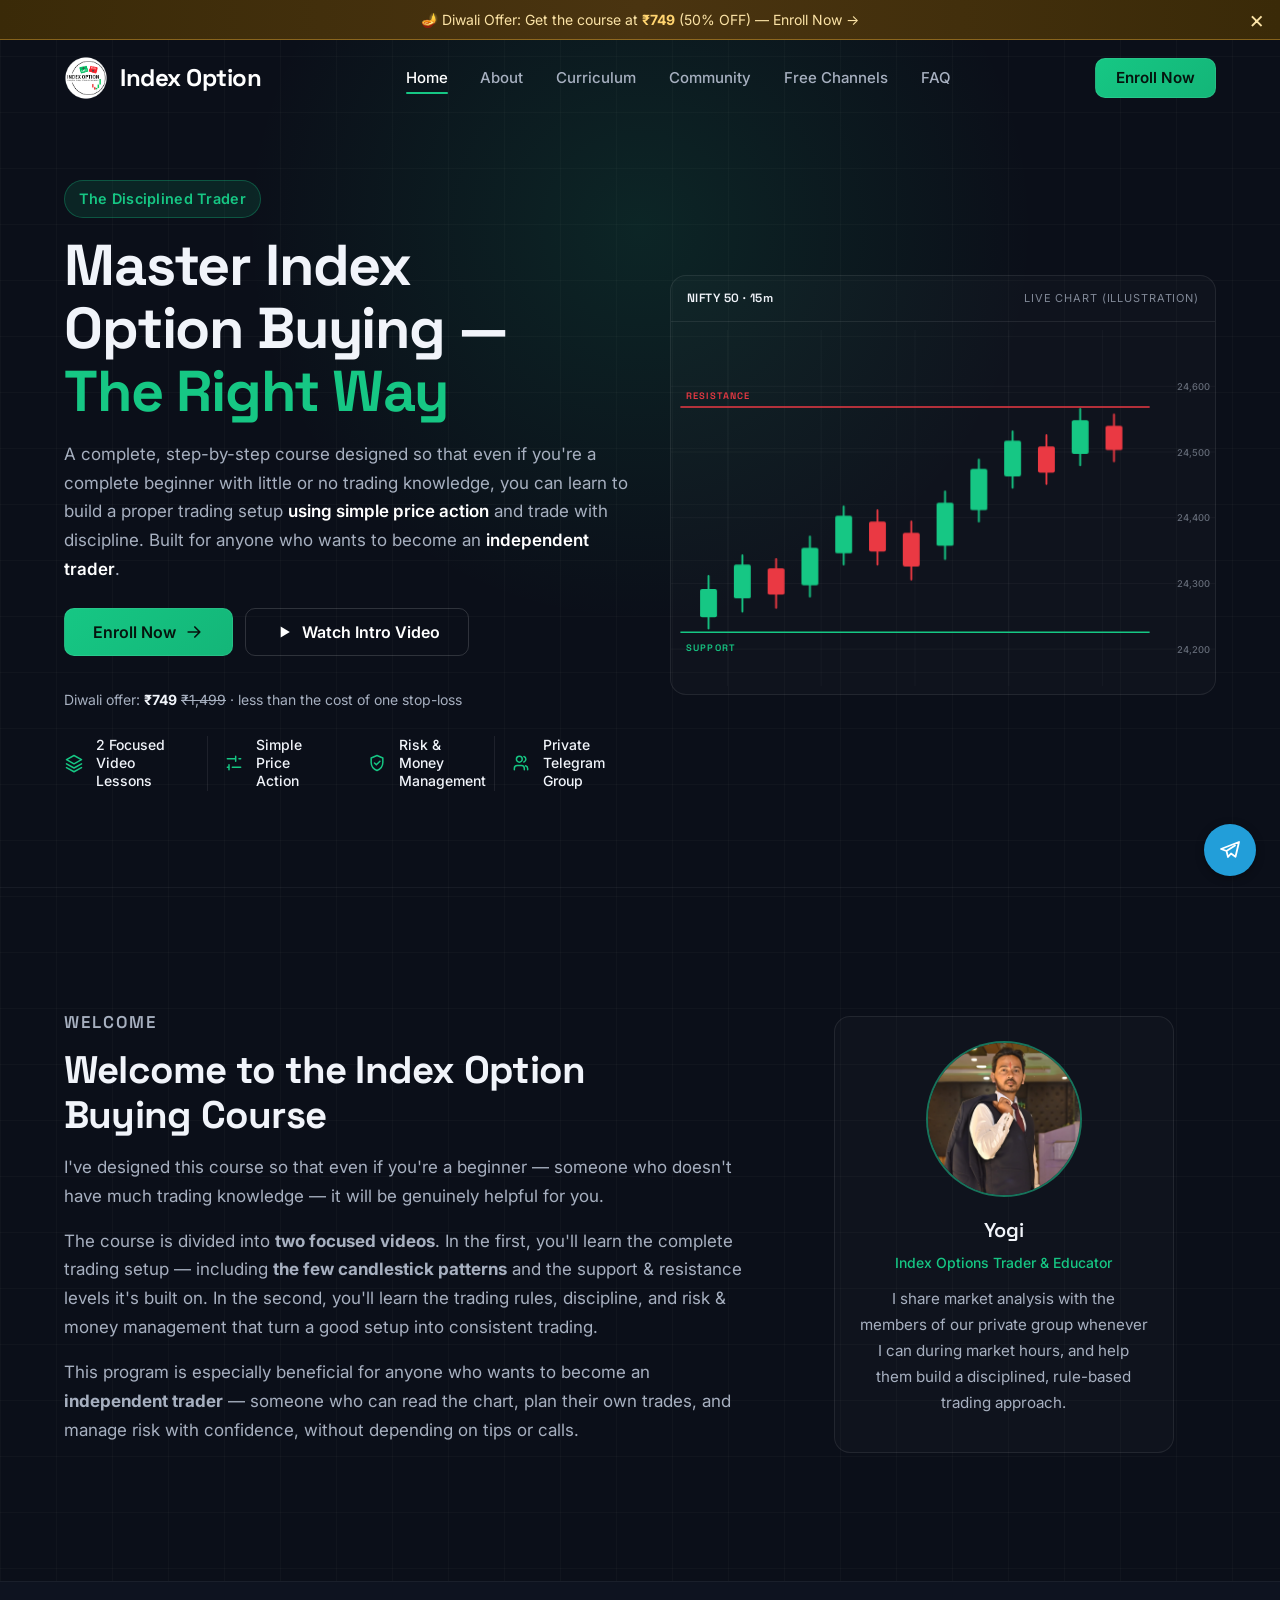
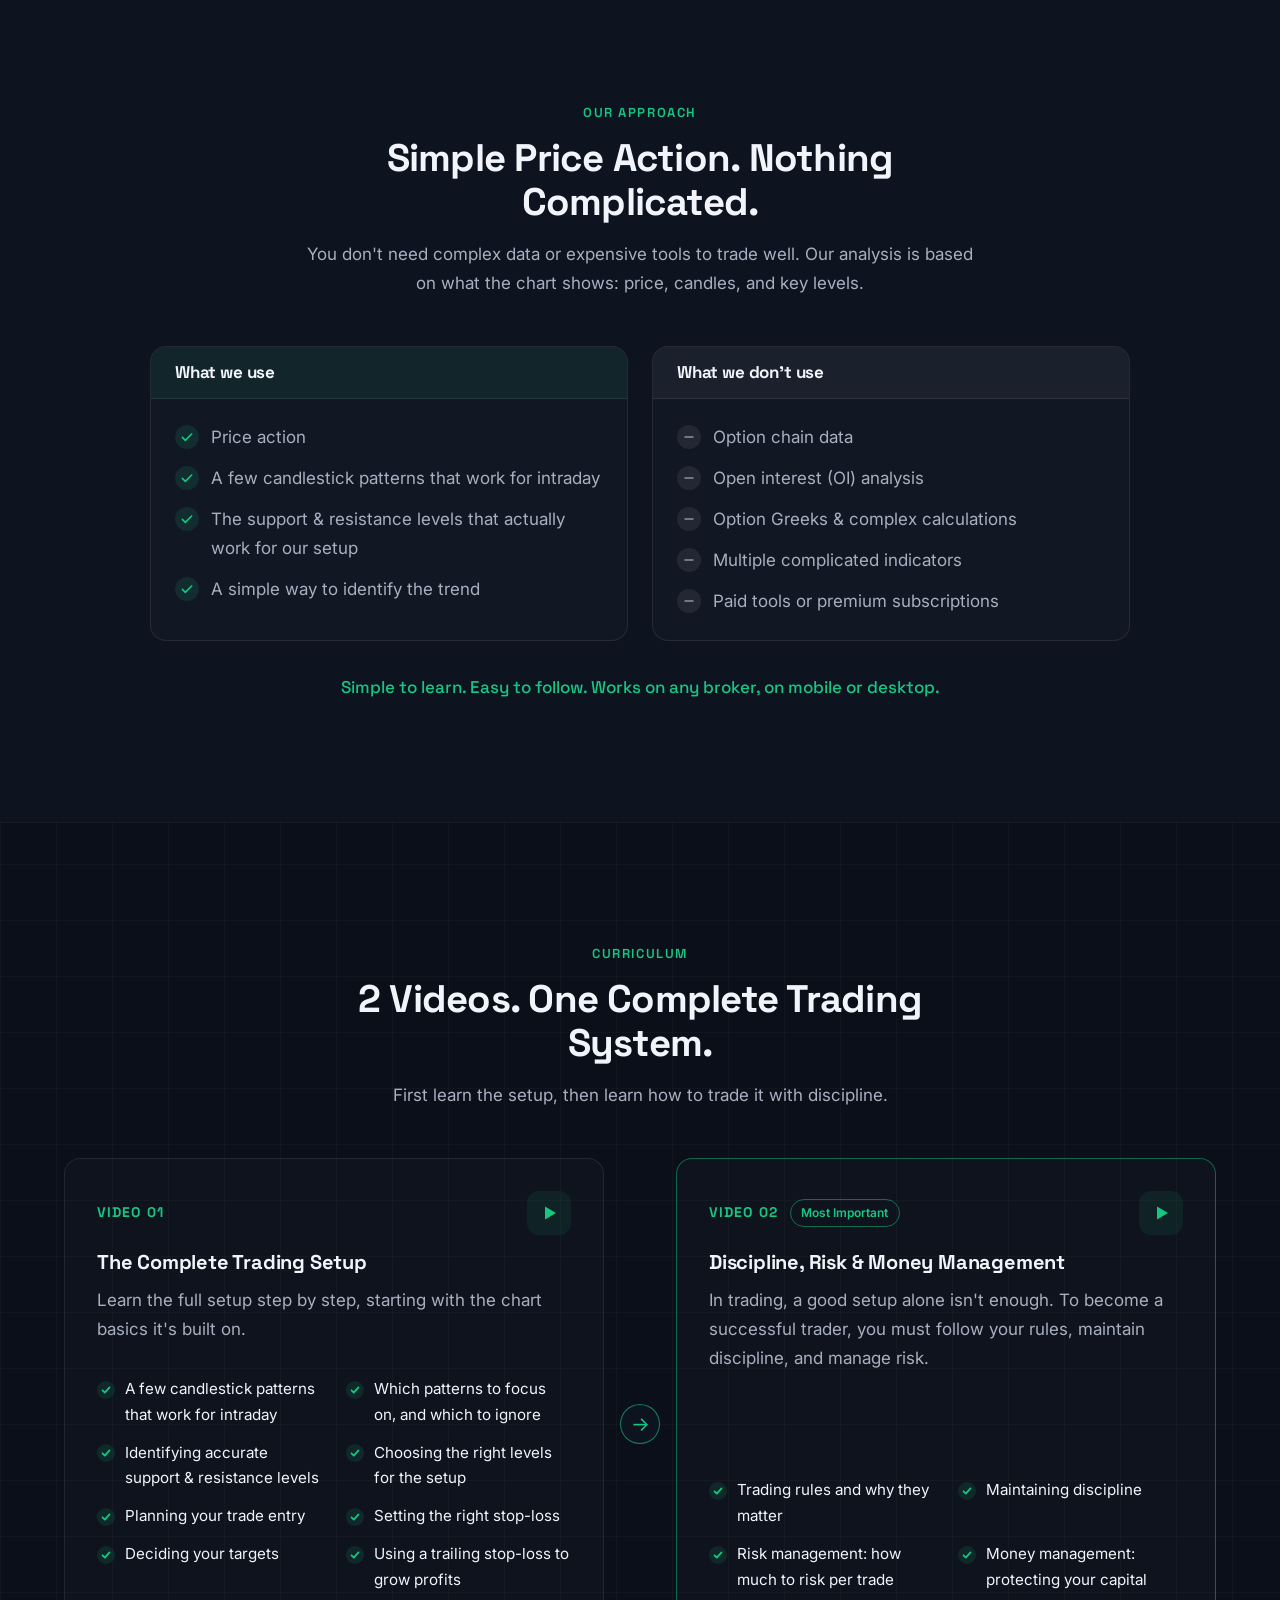
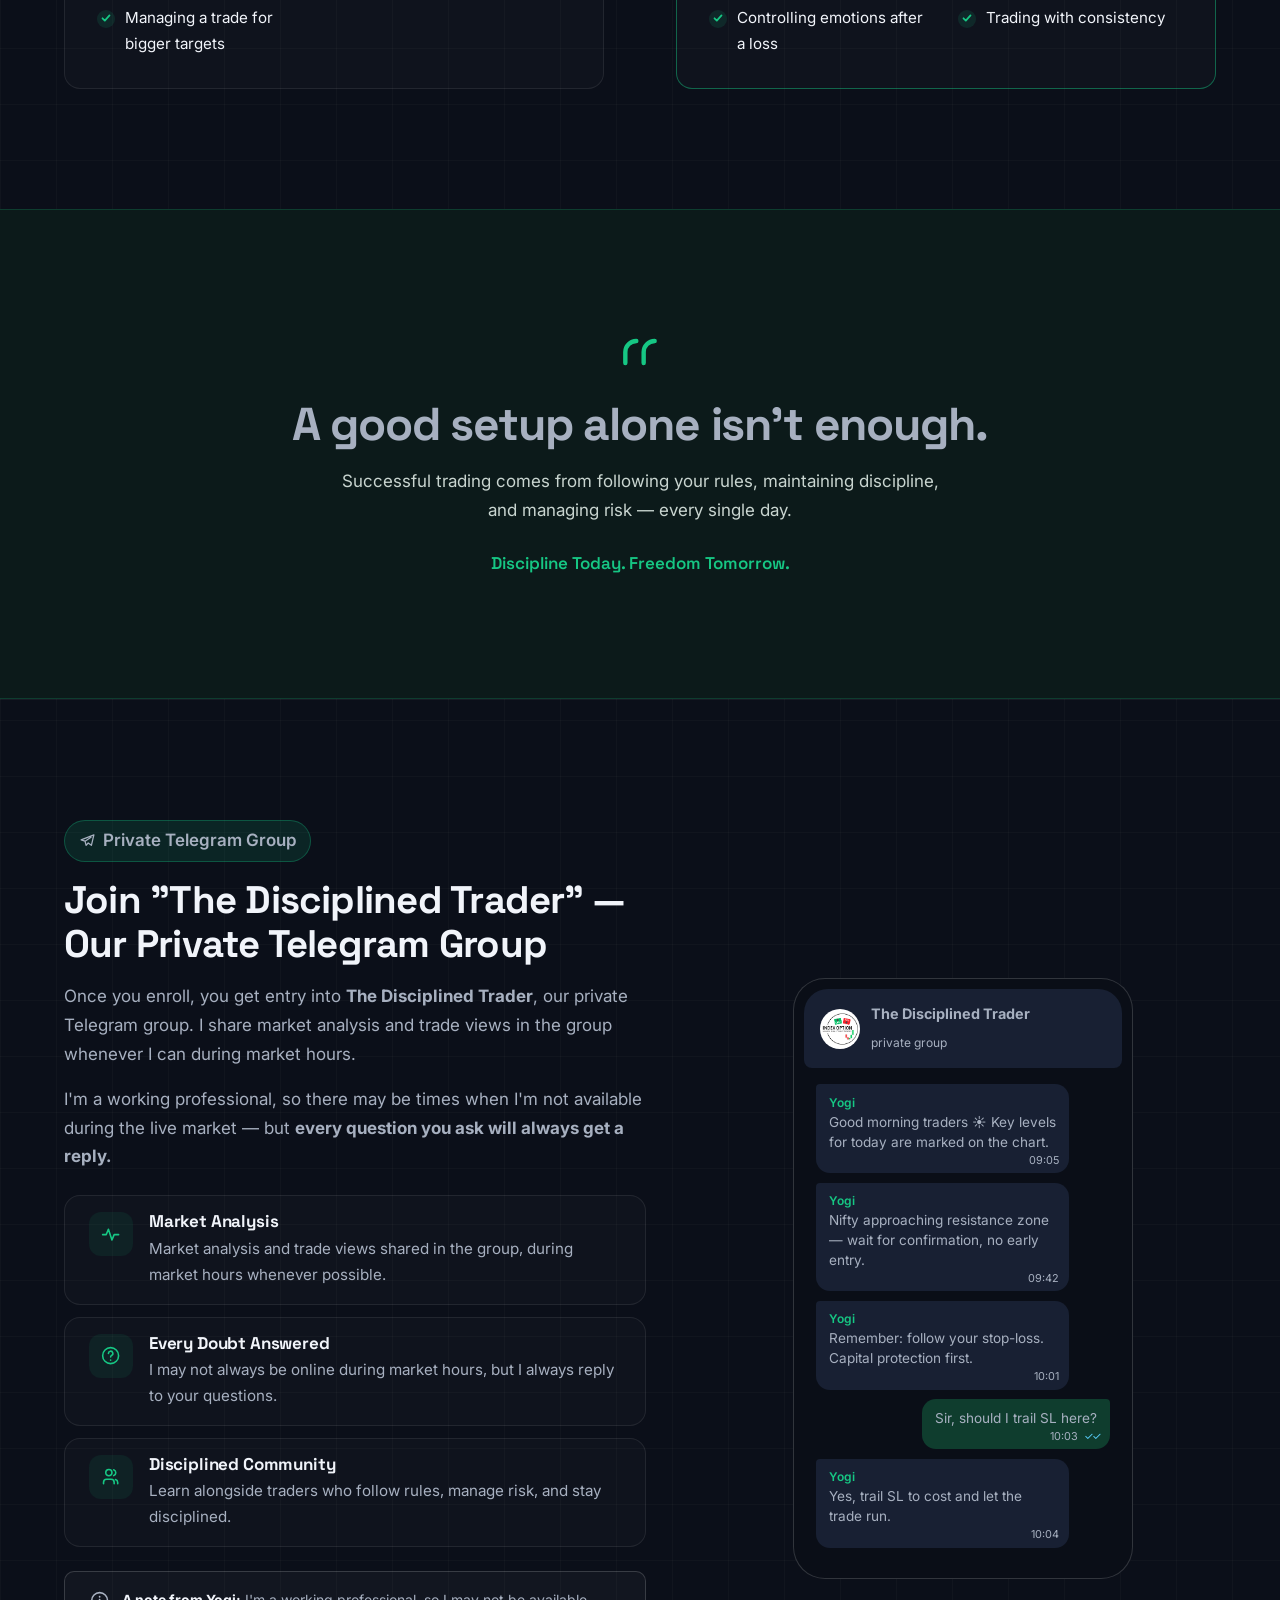
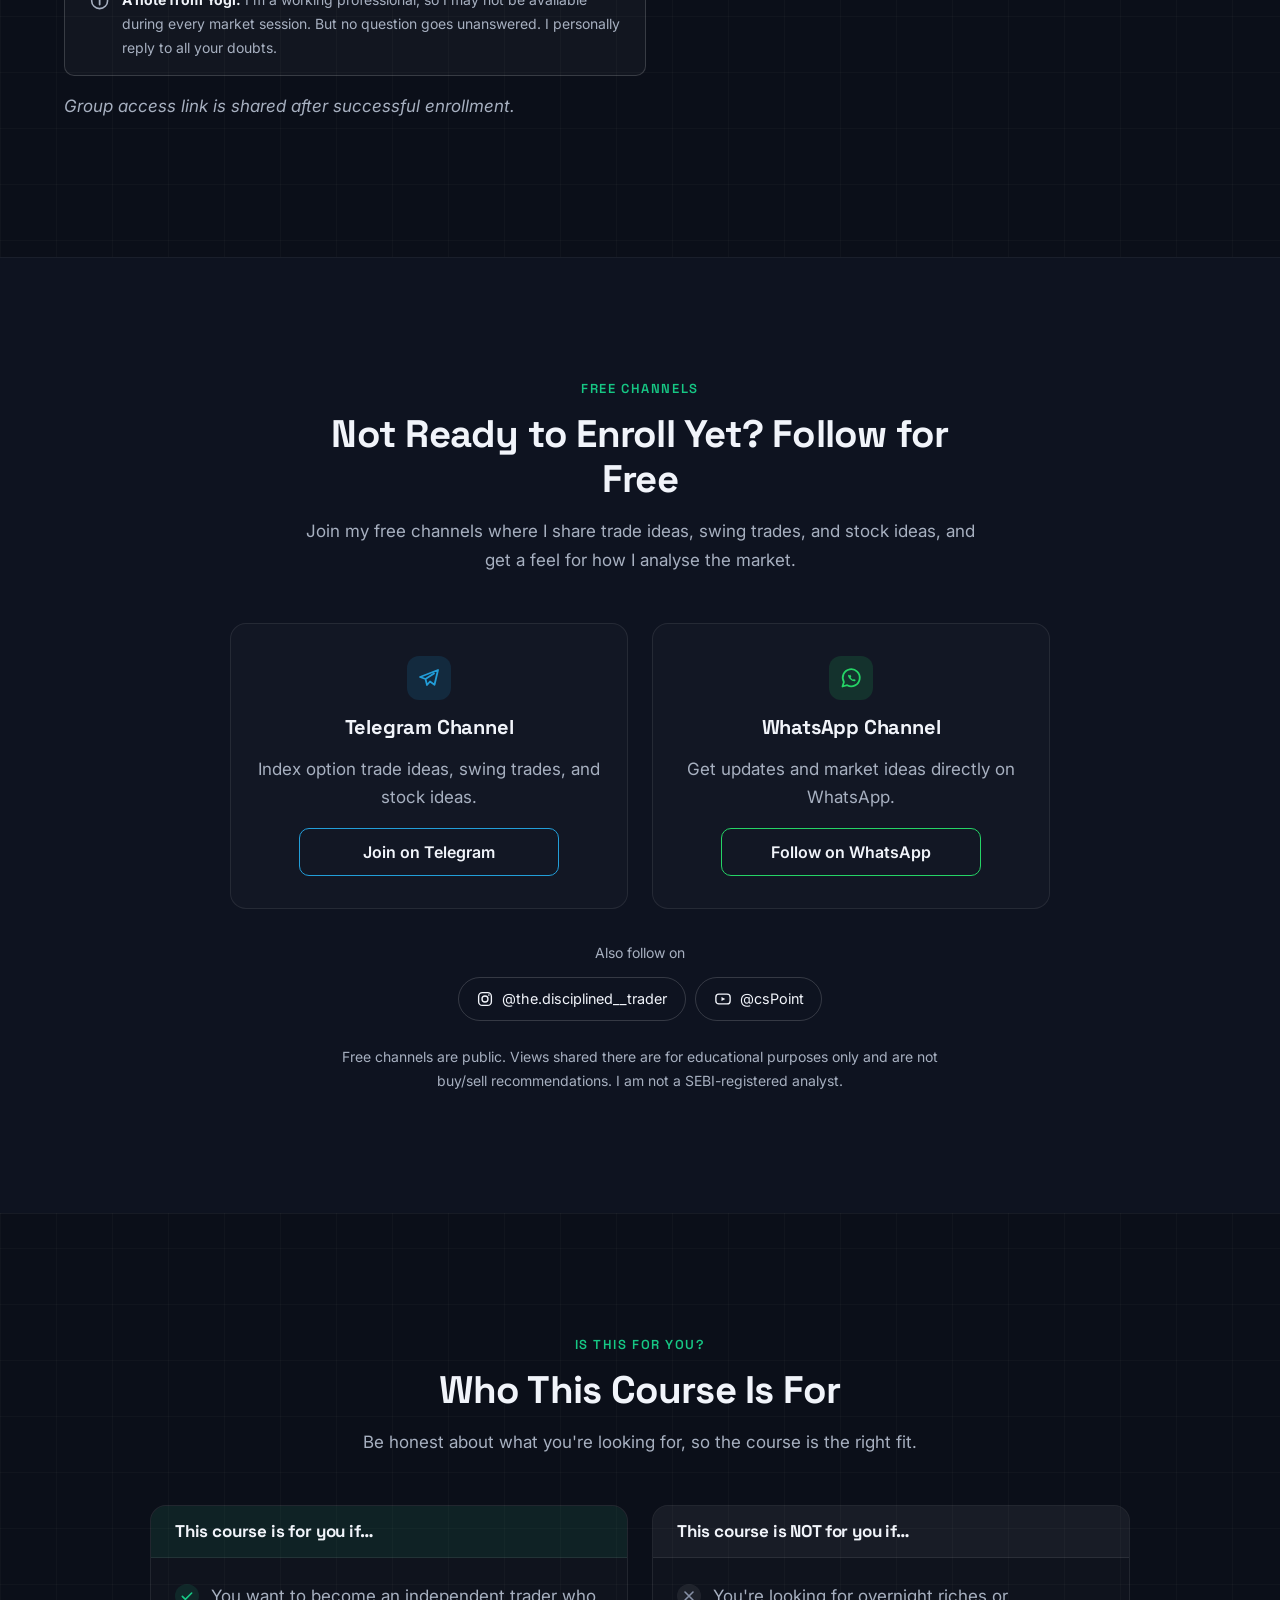
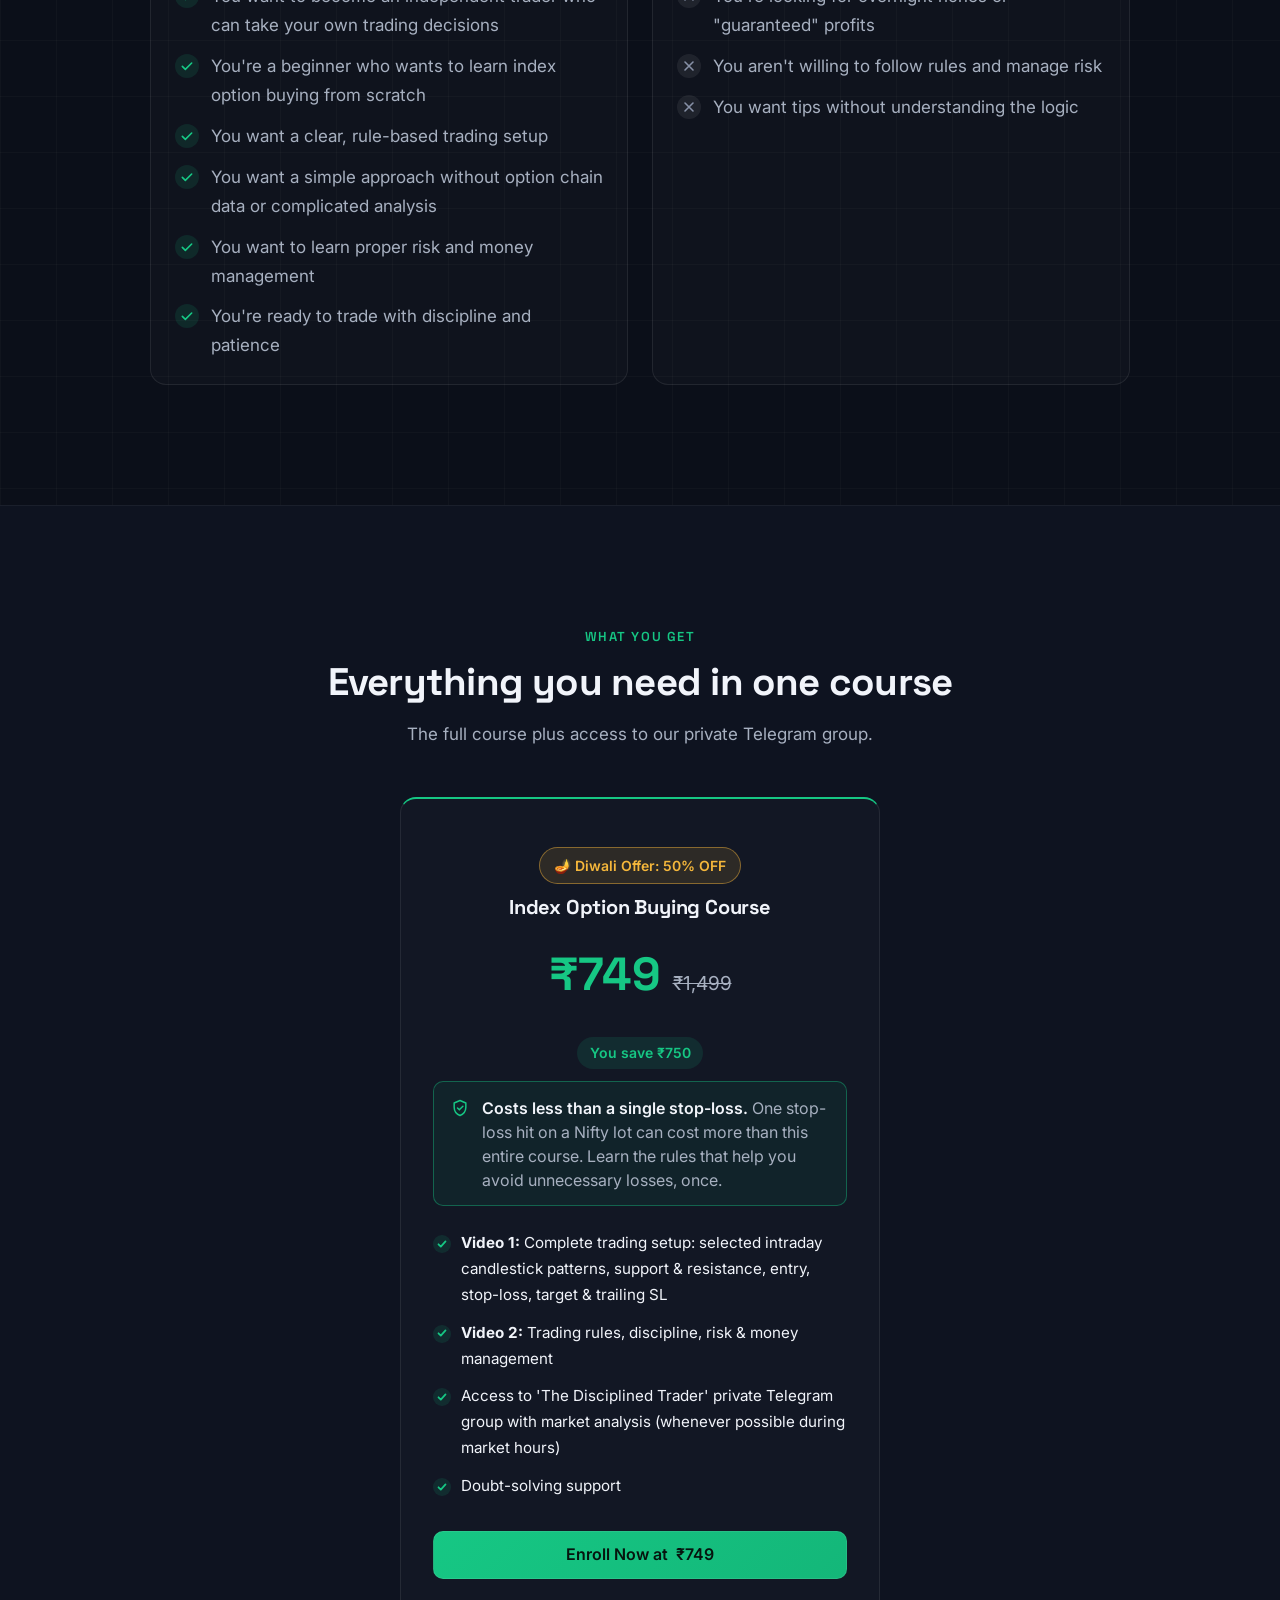
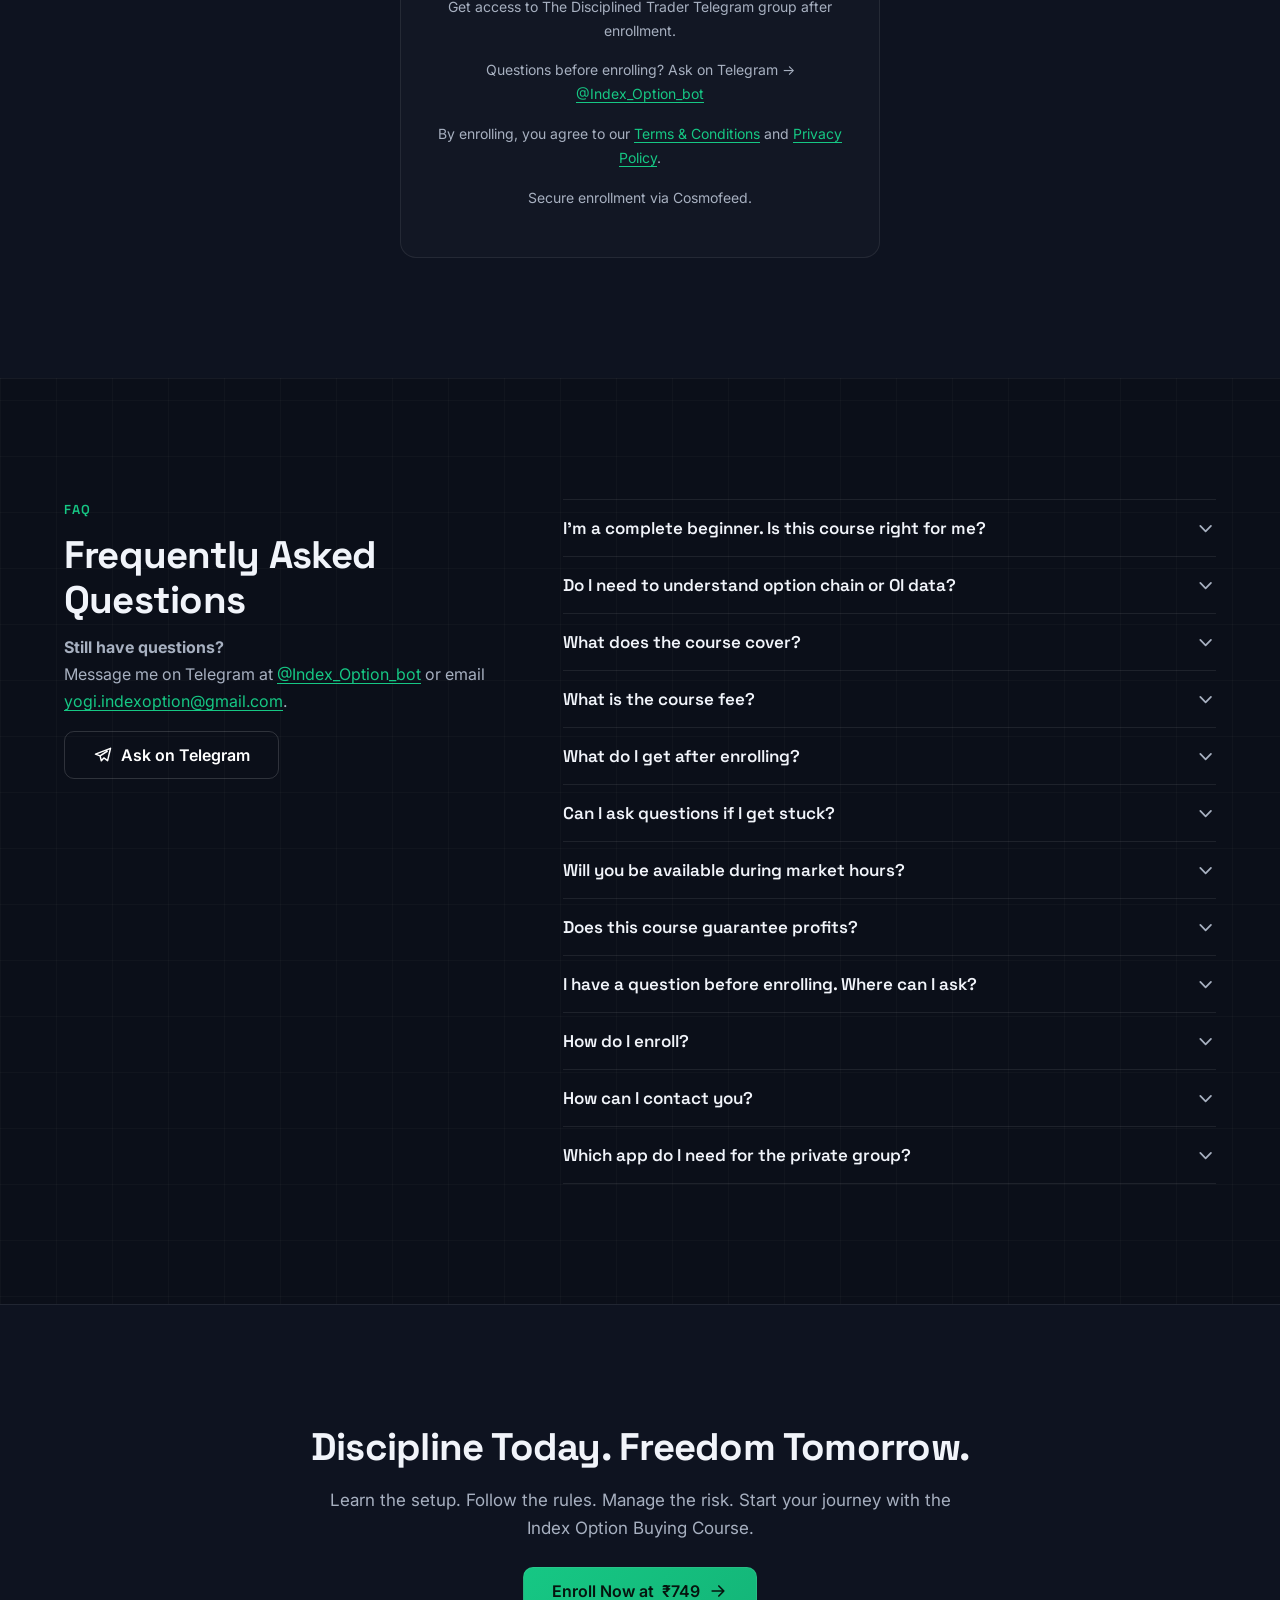
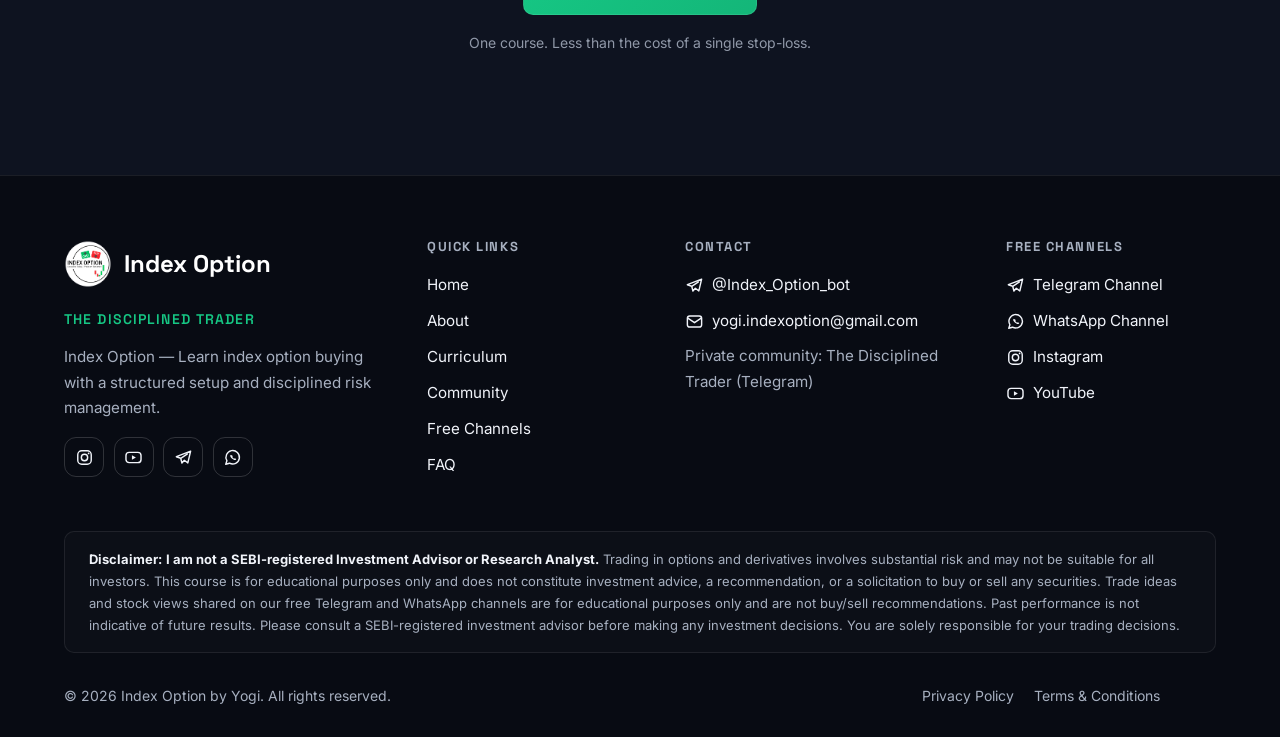
==== commit 19a9163c: "update" ====
--- a/index.html
+++ b/index.html
@@ -4,13 +4,13 @@
   <meta charset="UTF-8">
   <meta name="viewport" content="width=device-width, initial-scale=1">
   <title>Index Option — The Disciplined Trader | Index Option Buying Course</title>
-  <meta name="description" content="Learn index option buying in two focused videos: trading setup, discipline, risk &amp; money management. For anyone who wants to become an independent trader.">
+  <meta name="description" content="Learn index option buying with simple price action in two focused videos: setup, discipline, risk &amp; money management. Become an independent trader.">
   <meta name="theme-color" content="#0B0F19">
 
   <!-- Open Graph / Twitter -->
   <meta property="og:type" content="website">
   <meta property="og:title" content="Index Option — The Disciplined Trader | Index Option Buying Course">
-  <meta property="og:description" content="Learn index option buying in two focused videos: trading setup, discipline, risk &amp; money management. For anyone who wants to become an independent trader.">
+  <meta property="og:description" content="Learn index option buying with simple price action in two focused videos: setup, discipline, risk &amp; money management. Become an independent trader.">
   <meta property="og:site_name" content="Index Option">
   <!-- EDIT: social crawlers need absolute URLs. Replace https://your-domain.com with your real domain. -->
   <meta property="og:image" content="https://your-domain.com/images/logo.png">
@@ -18,7 +18,7 @@
   <!-- <meta property="og:url" content="https://your-domain.com/"> -->
   <meta name="twitter:card" content="summary_large_image">
   <meta name="twitter:title" content="Index Option — The Disciplined Trader | Index Option Buying Course">
-  <meta name="twitter:description" content="Learn index option buying in two focused videos: trading setup, discipline, risk &amp; money management. For anyone who wants to become an independent trader.">
+  <meta name="twitter:description" content="Learn index option buying with simple price action in two focused videos: setup, discipline, risk &amp; money management. Become an independent trader.">
   <meta name="twitter:image" content="https://your-domain.com/images/logo.png">
 
   <!-- Favicon -->
@@ -49,6 +49,7 @@
     <symbol id="i-pulse" viewBox="0 0 24 24"><path d="M3 12h4l2.5-6 4 12 2.5-6H21" fill="none" stroke="currentColor" stroke-width="1.8" stroke-linecap="round" stroke-linejoin="round"/></symbol>
     <symbol id="i-help" viewBox="0 0 24 24"><circle cx="12" cy="12" r="9" fill="none" stroke="currentColor" stroke-width="1.8"/><path d="M9.5 9.5a2.5 2.5 0 1 1 3.6 2.2c-.7.4-1.1.9-1.1 1.8M12 17v.1" fill="none" stroke="currentColor" stroke-width="1.8" stroke-linecap="round"/></symbol>
     <symbol id="i-info" viewBox="0 0 24 24"><circle cx="12" cy="12" r="9" fill="none" stroke="currentColor" stroke-width="1.8"/><path d="M12 11v5.5M12 7.6v.1" fill="none" stroke="currentColor" stroke-width="2" stroke-linecap="round"/></symbol>
+    <symbol id="i-minus" viewBox="0 0 24 24"><path d="M6 12h12" fill="none" stroke="currentColor" stroke-width="2.2" stroke-linecap="round"/></symbol>
     <symbol id="i-check" viewBox="0 0 24 24"><path d="m5 12.5 4.5 4.5L19 7.5" fill="none" stroke="currentColor" stroke-width="2.4" stroke-linecap="round" stroke-linejoin="round"/></symbol>
     <symbol id="i-x" viewBox="0 0 24 24"><path d="m6 6 12 12M18 6 6 18" fill="none" stroke="currentColor" stroke-width="2.4" stroke-linecap="round"/></symbol>
     <symbol id="i-play" viewBox="0 0 24 24"><path d="M8 5.5v13l11-6.5-11-6.5Z" fill="currentColor"/></symbol>
@@ -110,17 +111,17 @@
     <div class="hero__text">
       <span class="badge badge--tagline reveal">The Disciplined Trader</span>
       <h1 class="reveal">Master Index Option Buying — <span class="text-accent">The Right Way</span></h1>
-      <p class="hero__sub reveal">A complete, step-by-step course designed so that even if you're a complete beginner with little or no trading knowledge, you can learn to build a proper trading setup and trade with discipline. Built for anyone who wants to become an <strong class="em">independent trader</strong>.</p>
+      <p class="hero__sub reveal">A complete, step-by-step course designed so that even if you're a complete beginner with little or no trading knowledge, you can learn to build a proper trading setup <strong class="em">using simple price action</strong> and trade with discipline. Built for anyone who wants to become an <strong class="em">independent trader</strong>.</p>
       <div class="hero__actions reveal">
         <a href="#pricing" data-enroll class="btn btn--primary btn--lg">Enroll Now <svg class="icon" aria-hidden="true"><use href="#i-arrow"/></svg></a>
         <button type="button" class="btn btn--ghost btn--lg" id="open-video">
           <svg class="icon" aria-hidden="true"><use href="#i-play"/></svg> Watch Intro Video
         </button>
       </div>
-      <p class="hero__offer reveal" data-offer-only hidden><span data-price="label"></span>: <b data-price="offer"></b> <s data-price="original"></s></p>
+      <p class="hero__offer reveal"><span data-offer-only hidden><span data-price="labelSentence"></span>: <b data-price="offer"></b> <s data-price="original"></s> · </span><span data-offer-off hidden><b data-price="original"></b> · </span>less than the cost of one stop-loss</p>
       <ul class="stats reveal">
         <li><svg class="icon" aria-hidden="true"><use href="#i-layers"/></svg>2 Focused Video Lessons</li>
-        <li><svg class="icon" aria-hidden="true"><use href="#i-sliders"/></svg>Complete Trading Setup</li>
+        <li><svg class="icon" aria-hidden="true"><use href="#i-sliders"/></svg>Simple Price Action</li>
         <li><svg class="icon" aria-hidden="true"><use href="#i-shield"/></svg>Risk &amp; Money Management</li>
         <li><svg class="icon" aria-hidden="true"><use href="#i-users"/></svg>Private Telegram Group</li>
       </ul>
@@ -172,7 +173,7 @@
       <p class="eyebrow reveal">Welcome</p>
       <h2 class="reveal">Welcome to the Index Option Buying Course</h2>
       <p class="reveal">I've designed this course so that even if you're a beginner — someone who doesn't have much trading knowledge — it will be genuinely helpful for you.</p>
-      <p class="reveal">The course is divided into <strong>two focused videos</strong>. In the first, you'll learn the complete trading setup — including the candlestick patterns and support &amp; resistance levels it's built on. In the second, you'll learn the trading rules, discipline, and risk &amp; money management that turn a good setup into consistent trading.</p>
+      <p class="reveal">The course is divided into <strong>two focused videos</strong>. In the first, you'll learn the complete trading setup — including <strong>the few candlestick patterns</strong> and the support &amp; resistance levels it's built on. In the second, you'll learn the trading rules, discipline, and risk &amp; money management that turn a good setup into consistent trading.</p>
       <p class="reveal">This program is especially beneficial for anyone who wants to become an <strong>independent trader</strong> — someone who can read the chart, plan their own trades, and manage risk with confidence, without depending on tips or calls.</p>
     </div>
 
@@ -188,8 +189,41 @@
   </div>
 </section>
 
+<!-- ===================== 3b. OUR APPROACH ===================== -->
+<section class="section section--alt" id="approach">
+  <div class="container">
+    <header class="section__head">
+      <p class="eyebrow reveal">Our Approach</p>
+      <h2 class="reveal">Simple Price Action. Nothing Complicated.</h2>
+      <p class="section__sub reveal">You don't need complex data or expensive tools to trade well. Our analysis is based on what the chart shows: price, candles, and key levels.</p>
+    </header>
+    <div class="compare">
+      <article class="card compare__col compare__col--yes reveal">
+        <h3>What we use</h3>
+        <ul>
+          <li><svg class="icon" aria-hidden="true"><use href="#i-check"/></svg>Price action</li>
+          <li><svg class="icon" aria-hidden="true"><use href="#i-check"/></svg>A few candlestick patterns that work for intraday</li>
+          <li><svg class="icon" aria-hidden="true"><use href="#i-check"/></svg>The support &amp; resistance levels that actually work for our setup</li>
+          <li><svg class="icon" aria-hidden="true"><use href="#i-check"/></svg>A simple way to identify the trend</li>
+        </ul>
+      </article>
+      <article class="card compare__col compare__col--no reveal">
+        <h3>What we don't use</h3>
+        <ul>
+          <li><svg class="icon" aria-hidden="true"><use href="#i-minus"/></svg>Option chain data</li>
+          <li><svg class="icon" aria-hidden="true"><use href="#i-minus"/></svg>Open interest (OI) analysis</li>
+          <li><svg class="icon" aria-hidden="true"><use href="#i-minus"/></svg>Option Greeks &amp; complex calculations</li>
+          <li><svg class="icon" aria-hidden="true"><use href="#i-minus"/></svg>Multiple complicated indicators</li>
+          <li><svg class="icon" aria-hidden="true"><use href="#i-minus"/></svg>Paid tools or premium subscriptions</li>
+        </ul>
+      </article>
+    </div>
+    <p class="approach__line reveal">Simple to learn. Easy to follow. Works on any broker, on mobile or desktop.</p>
+  </div>
+</section>
+
 <!-- ===================== 4. CURRICULUM ===================== -->
-<section class="section section--alt" id="curriculum">
+<section class="section" id="curriculum">
   <div class="container">
     <header class="section__head">
       <p class="eyebrow reveal">Curriculum</p>
@@ -206,7 +240,7 @@
         <h3>The Complete Trading Setup</h3>
         <p>Learn the full setup step by step, starting with the chart basics it's built on.</p>
         <ul class="checklist">
-            <li>Candlestick patterns that matter for our setup</li>
+            <li>A few candlestick patterns that work for intraday</li>
             <li>Which patterns to focus on, and which to ignore</li>
             <li>Identifying accurate support &amp; resistance levels</li>
             <li>Choosing the right levels for the setup</li>
@@ -347,6 +381,7 @@
           <li><svg class="icon" aria-hidden="true"><use href="#i-check"/></svg>You want to become an independent trader who can take your own trading decisions</li>
           <li><svg class="icon" aria-hidden="true"><use href="#i-check"/></svg>You're a beginner who wants to learn index option buying from scratch</li>
           <li><svg class="icon" aria-hidden="true"><use href="#i-check"/></svg>You want a clear, rule-based trading setup</li>
+          <li><svg class="icon" aria-hidden="true"><use href="#i-check"/></svg>You want a simple approach without option chain data or complicated analysis</li>
           <li><svg class="icon" aria-hidden="true"><use href="#i-check"/></svg>You want to learn proper risk and money management</li>
           <li><svg class="icon" aria-hidden="true"><use href="#i-check"/></svg>You're ready to trade with discipline and patience</li>
         </ul>
@@ -381,8 +416,12 @@
       </p>
       <p class="price-save" data-offer-only hidden>You save <span data-price="save"></span></p>
       <p class="price-valid" id="price-valid" hidden></p>
+      <div class="value-note">
+        <svg class="icon" aria-hidden="true"><use href="#i-shield"/></svg>
+        <p><strong>Costs less than a single stop-loss.</strong> One stop-loss hit on a Nifty lot can cost more than this entire course. Learn the rules that help you avoid unnecessary losses, once.</p>
+      </div>
       <ul class="checklist checklist--lg">
-        <li><strong>Video 1:</strong> Complete trading setup: candlesticks, support &amp; resistance, entry, stop-loss, target &amp; trailing SL</li>
+        <li><strong>Video 1:</strong> Complete trading setup: selected intraday candlestick patterns, support &amp; resistance, entry, stop-loss, target &amp; trailing SL</li>
         <li><strong>Video 2:</strong> Trading rules, discipline, risk &amp; money management</li>
         <li>Access to 'The Disciplined Trader' private Telegram group with market analysis (whenever possible during market hours)</li>
         <li>Doubt-solving support</li>
@@ -411,8 +450,12 @@
         <div class="acc-panel" id="acc-panel-1" role="region" aria-labelledby="acc-btn-1"><div><p>Yes. The course is designed so that even if you have little or no trading knowledge, you can follow it step by step from the basics.</p></div></div>
       </div>
       <div class="acc-item">
+        <h3><button type="button" class="acc-btn" id="acc-btn-oi" aria-expanded="false" aria-controls="acc-panel-oi">Do I need to understand option chain or OI data?<svg class="icon" aria-hidden="true"><use href="#i-chevron"/></svg></button></h3>
+        <div class="acc-panel" id="acc-panel-oi" role="region" aria-labelledby="acc-btn-oi"><div><p>No. We don't use option chain data, OI, or any complex analysis. The setup is based purely on simple price action: a few selected candlestick patterns, support &amp; resistance, and trend.</p></div></div>
+      </div>
+      <div class="acc-item">
         <h3><button type="button" class="acc-btn" id="acc-btn-2" aria-expanded="false" aria-controls="acc-panel-2">What does the course cover?<svg class="icon" aria-hidden="true"><use href="#i-chevron"/></svg></button></h3>
-        <div class="acc-panel" id="acc-panel-2" role="region" aria-labelledby="acc-btn-2"><div><p>The course has two videos. Video 1 covers the complete trading setup, including candlestick patterns, support &amp; resistance, entry, stop-loss, target, and trailing stop-loss. Video 2 covers trading rules, discipline, risk management, and money management.</p></div></div>
+        <div class="acc-panel" id="acc-panel-2" role="region" aria-labelledby="acc-btn-2"><div><p>The course has two videos. Video 1 covers the complete trading setup, including a few selected intraday candlestick patterns, support &amp; resistance, entry, stop-loss, target, and trailing stop-loss. Video 2 covers trading rules, discipline, risk management, and money management.</p></div></div>
       </div>
       <div class="acc-item">
         <h3><button type="button" class="acc-btn" id="acc-btn-fee" aria-expanded="false" aria-controls="acc-panel-fee">What is the course fee?<svg class="icon" aria-hidden="true"><use href="#i-chevron"/></svg></button></h3>
@@ -460,6 +503,7 @@
     <h2>Discipline Today. Freedom Tomorrow.</h2>
     <p>Learn the setup. Follow the rules. Manage the risk. Start your journey with the Index Option Buying Course.</p>
     <a href="#pricing" data-enroll class="btn btn--primary btn--lg">Enroll Now at <span data-price="current"></span> <svg class="icon" aria-hidden="true"><use href="#i-arrow"/></svg></a>
+    <p class="cta-band__value">One course. Less than the cost of a single stop-loss.</p>
   </div>
 </section>
 
--- a/css/style.css
+++ b/css/style.css
@@ -305,7 +305,7 @@
 .price { display: flex; align-items: baseline; justify-content: center; flex-wrap: wrap; gap: .75rem; margin: var(--sp-4) 0 var(--sp-5); }
 .price__now { font-family: var(--font-head); font-size: clamp(2rem, 1.6rem + 2vw, 2.9rem); font-weight: 700; color: var(--accent); }
 .price__old { color: var(--text-muted); font-size: 1.2rem; }
-[data-offer-only][hidden], .offer-bar[hidden], .price-valid[hidden] { display: none !important; }
+[data-offer-only][hidden], [data-offer-off][hidden], .offer-bar[hidden], .price-valid[hidden] { display: none !important; }
 .price-badge { display: inline-block; margin: 0 0 var(--sp-3); padding: .35rem .9rem; border-radius: 999px; font-size: var(--fs-sm); font-weight: 600; color: #F5B73B; background: rgba(245,183,59,.12); border: 1px solid rgba(245,183,59,.45); }
 .price-save { display: inline-block; margin: calc(-1 * var(--sp-3)) 0 var(--sp-3); padding: .25rem .8rem; border-radius: 999px; font-size: var(--fs-sm); font-weight: 600; color: var(--accent); background: var(--accent-soft); }
 .price-valid { margin: 0 0 var(--sp-4); font-size: var(--fs-sm); color: var(--text-muted); }
@@ -496,3 +496,13 @@
 @media (max-width: 339px) { .logo__text { display: none; } }
 @media (max-width: 380px) {
 }
+
+/* value note: "less than one stop-loss" */
+.value-note { display: flex; align-items: flex-start; gap: .75rem; margin: 0 0 var(--sp-5); padding: .85rem 1rem; text-align: left; border-radius: 10px; background: rgba(22,199,132,.07); border: 1px solid rgba(22,199,132,.4); }
+.value-note .icon { flex: 0 0 auto; width: 20px; height: 20px; margin-top: .15rem; color: var(--accent); }
+.value-note p { margin: 0; font-size: 16px; line-height: 1.5; color: var(--text-muted); }
+.value-note strong { color: var(--text); font-weight: 600; }
+.cta-band .cta-band__value { margin: var(--sp-4) auto 0; font-size: var(--fs-sm); color: var(--text-muted); opacity: .85; }
+
+/* our approach */
+.approach__line { max-width: 640px; margin: var(--sp-6) auto 0; text-align: center; font-family: var(--font-head); font-weight: 500; font-size: var(--fs-lg); color: var(--accent); }
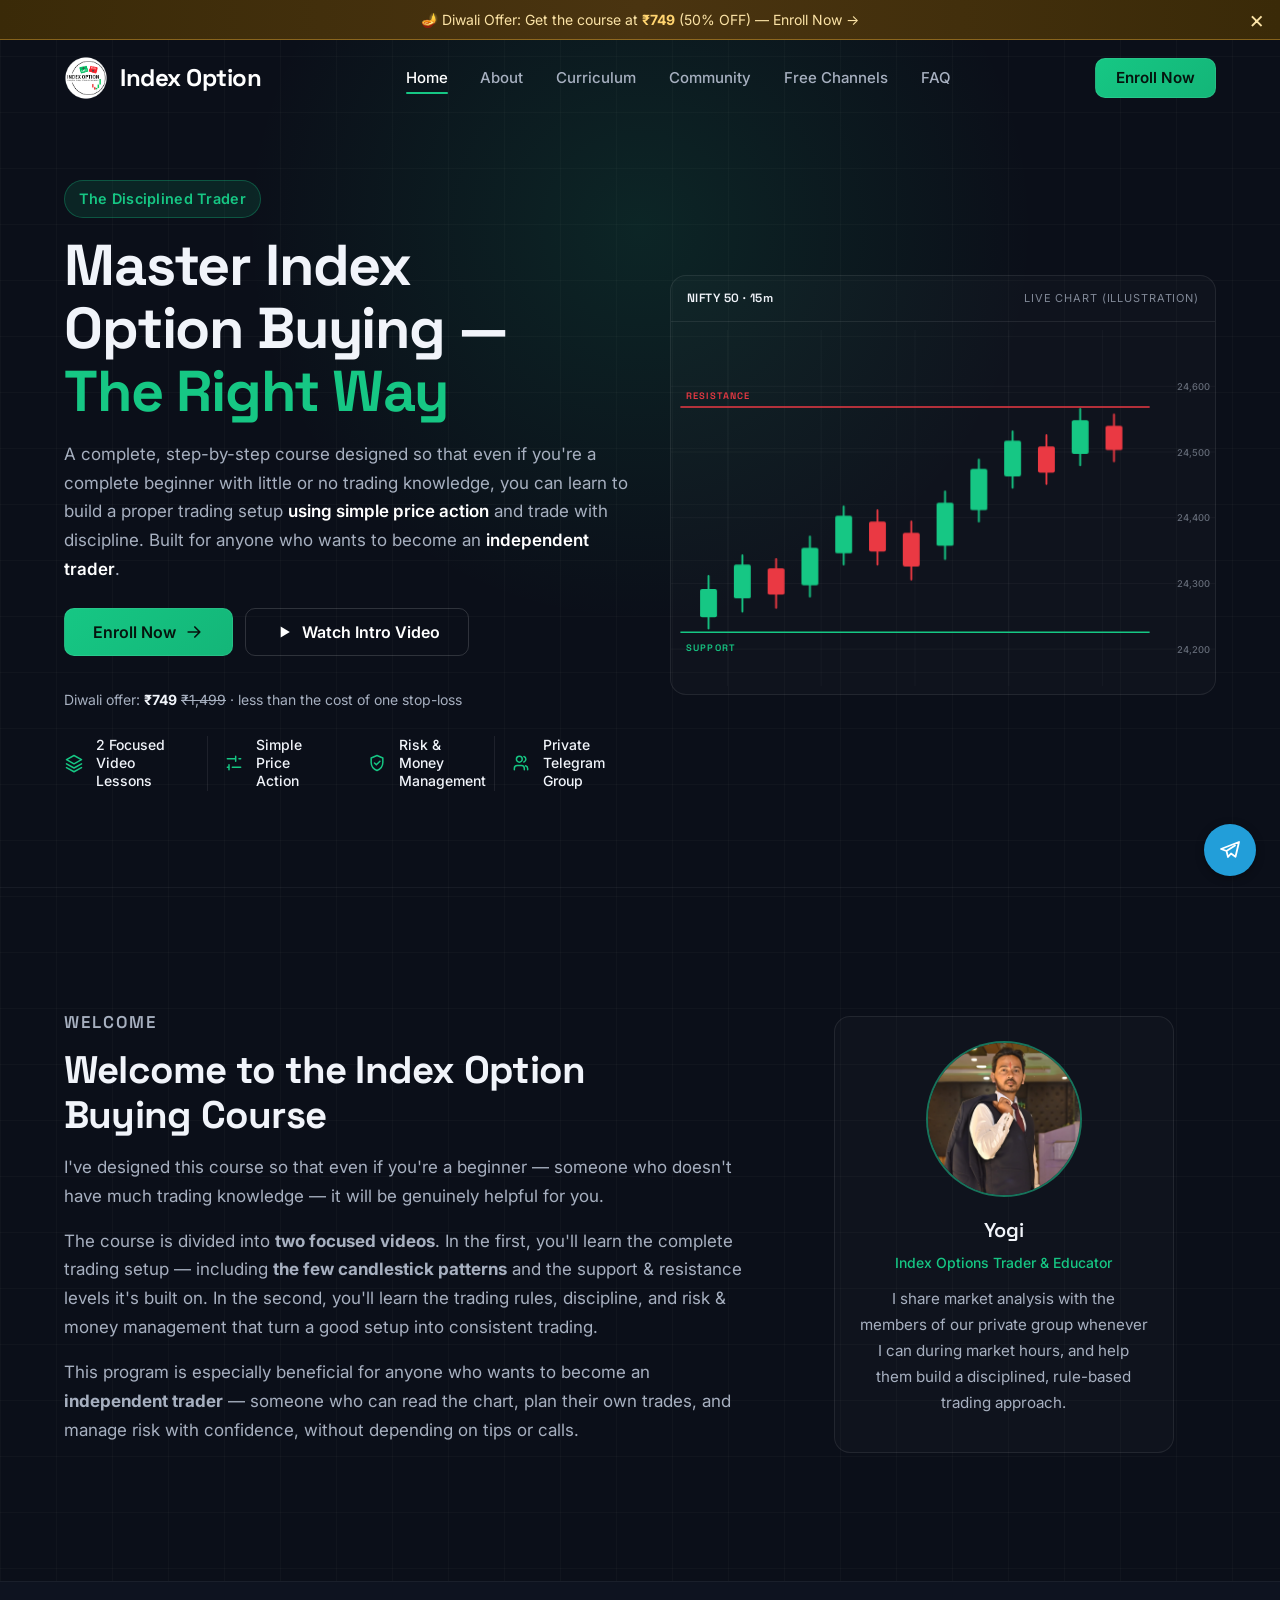
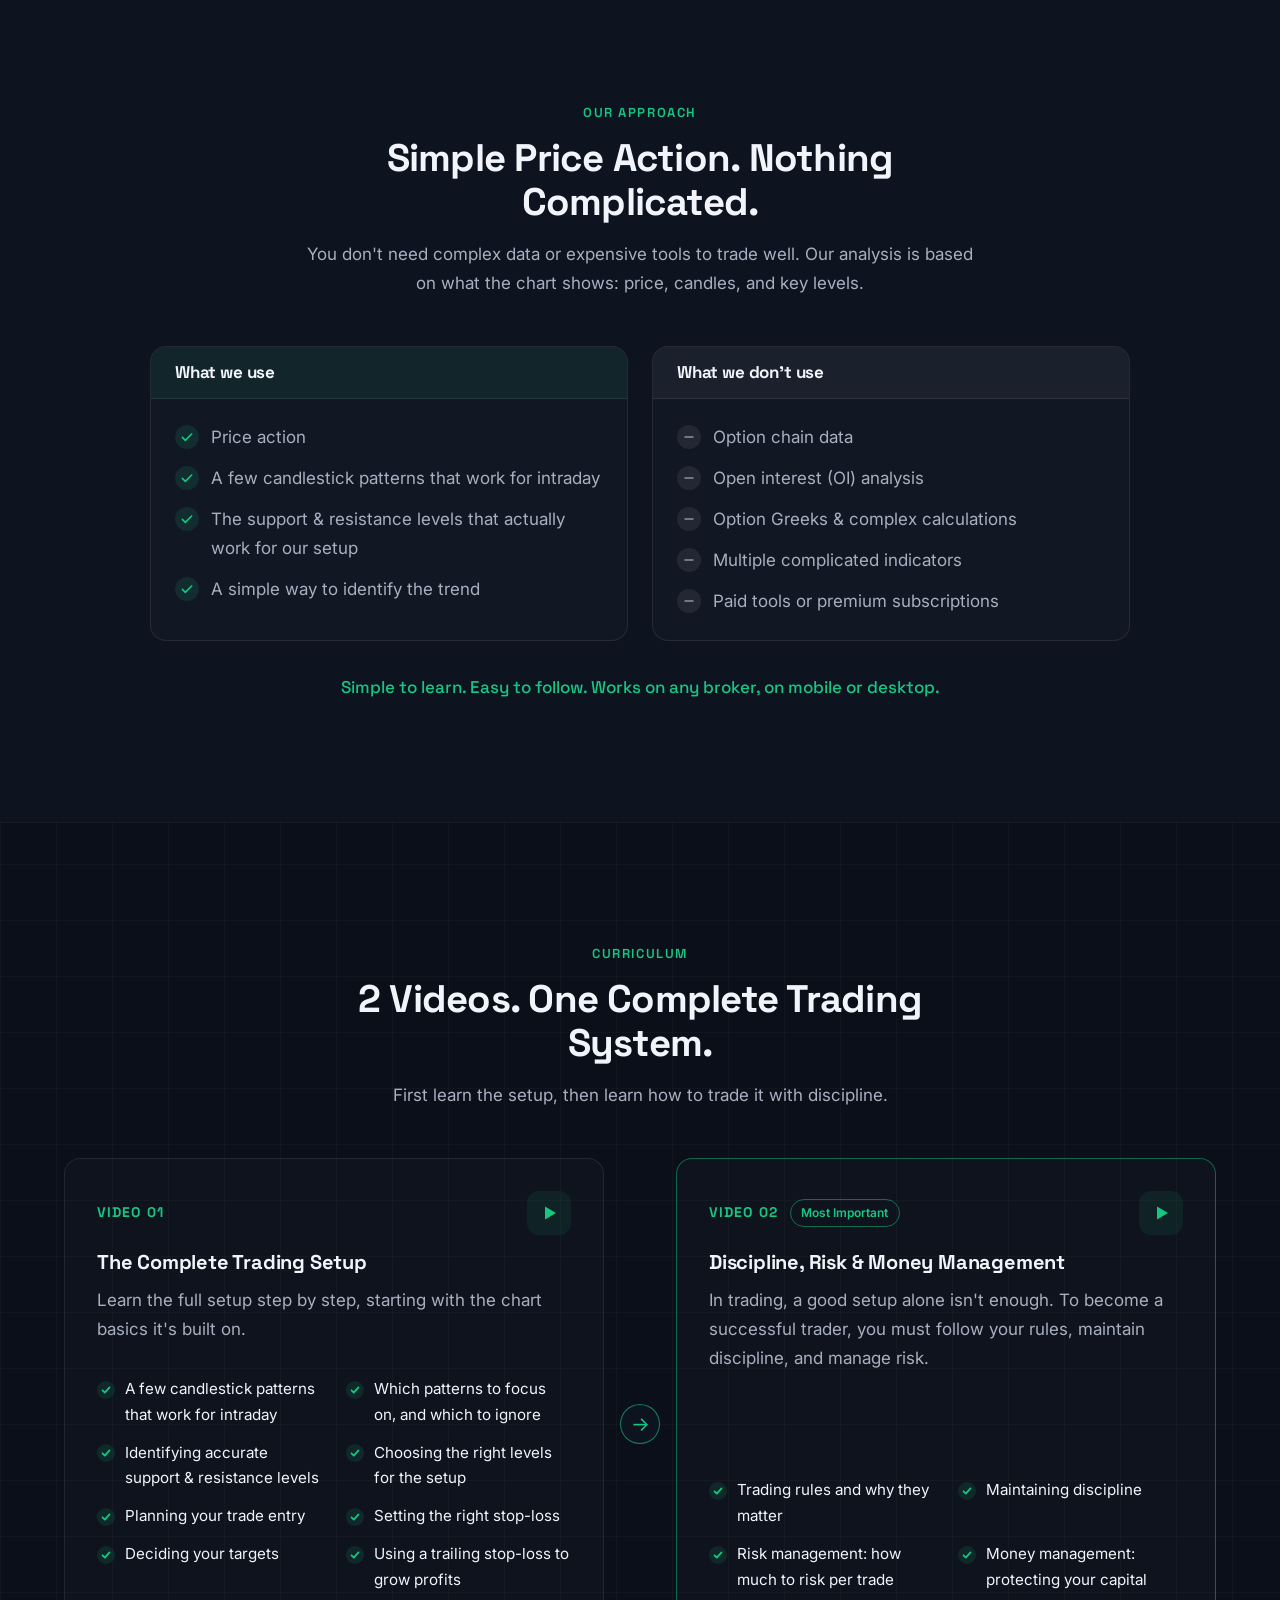
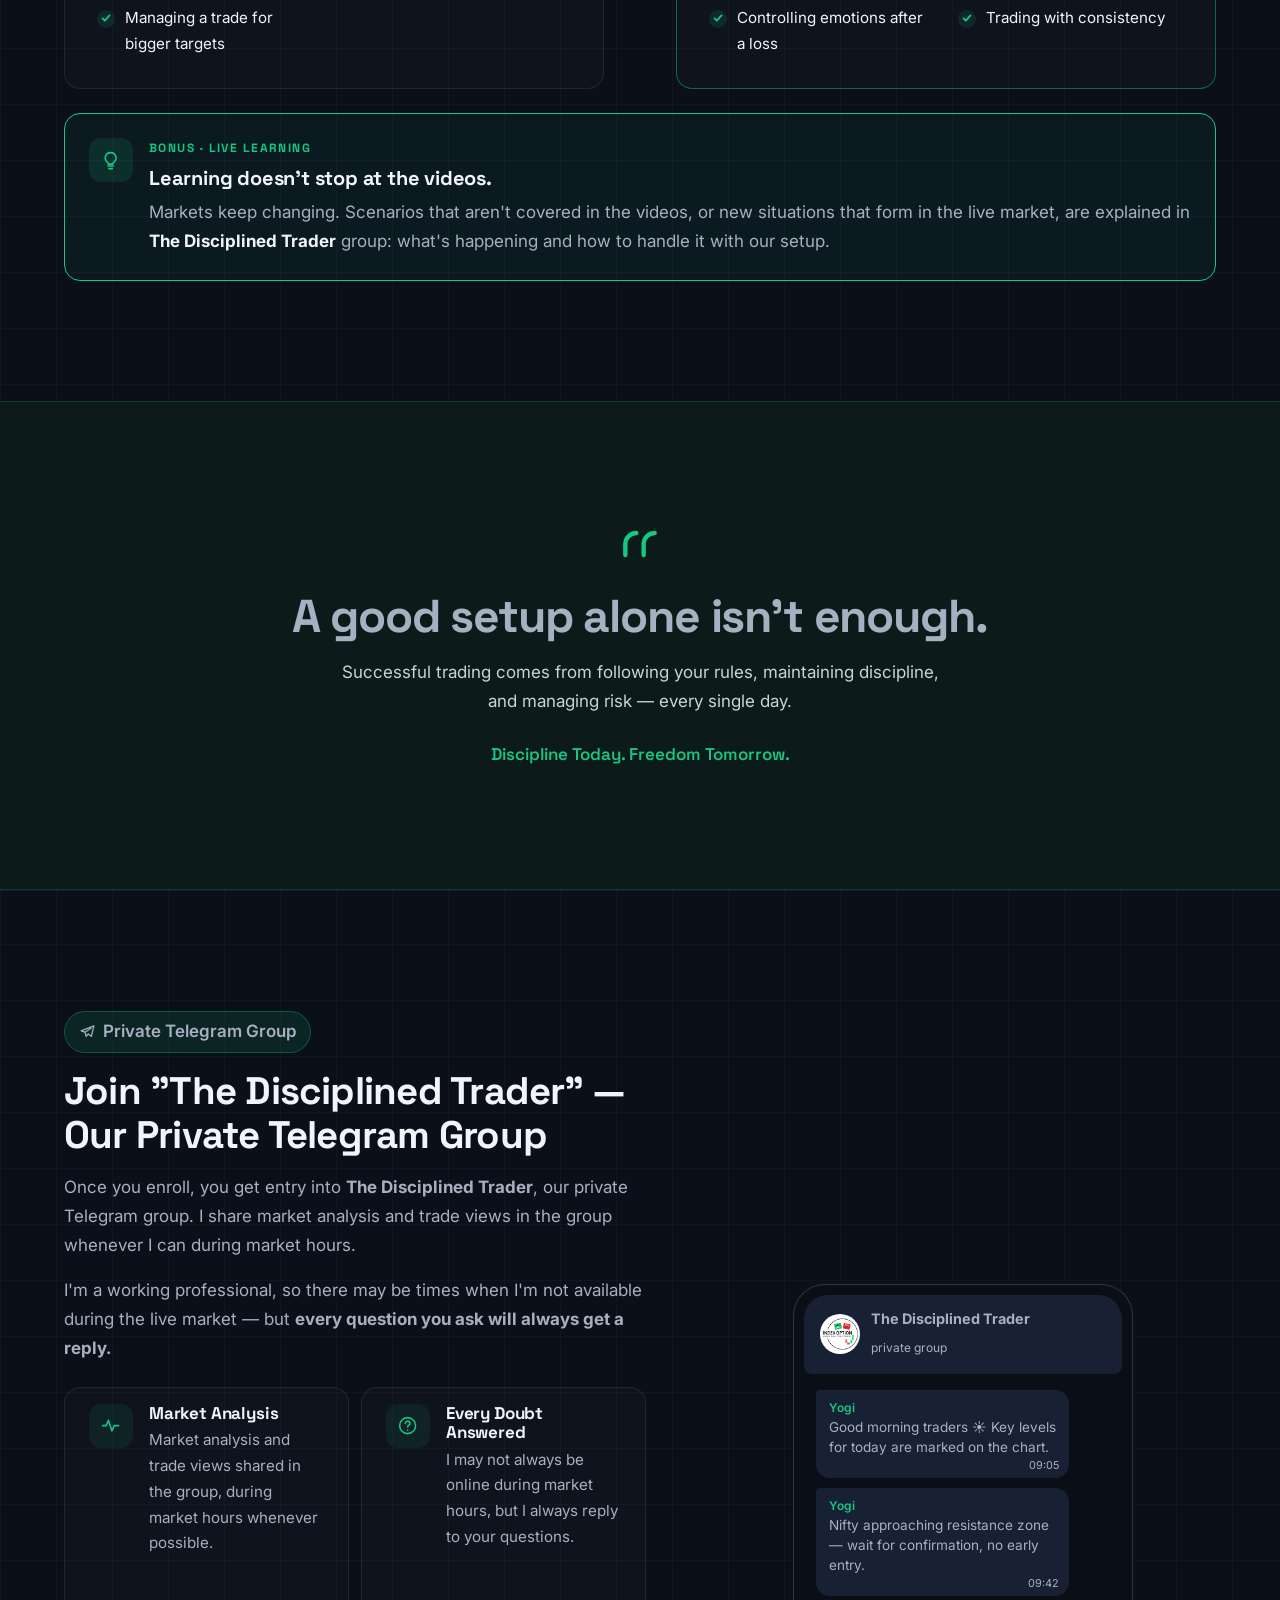
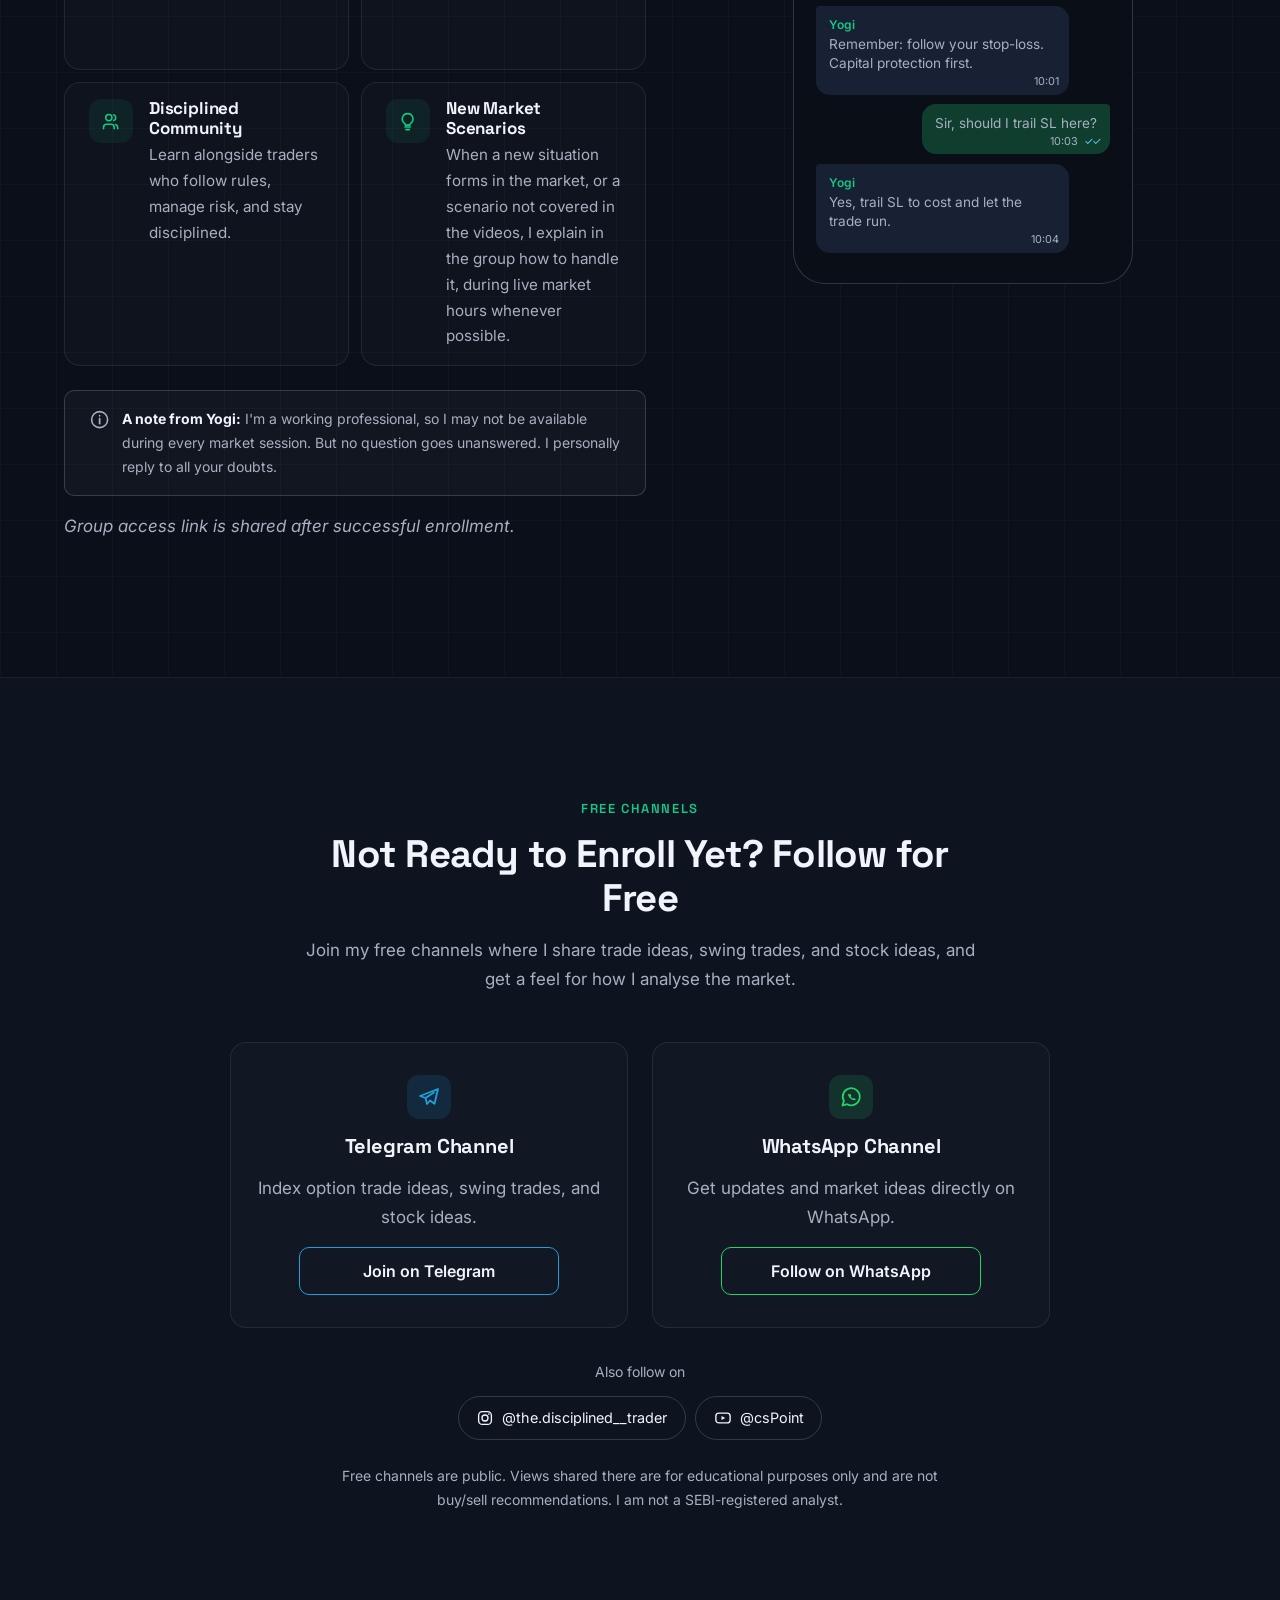
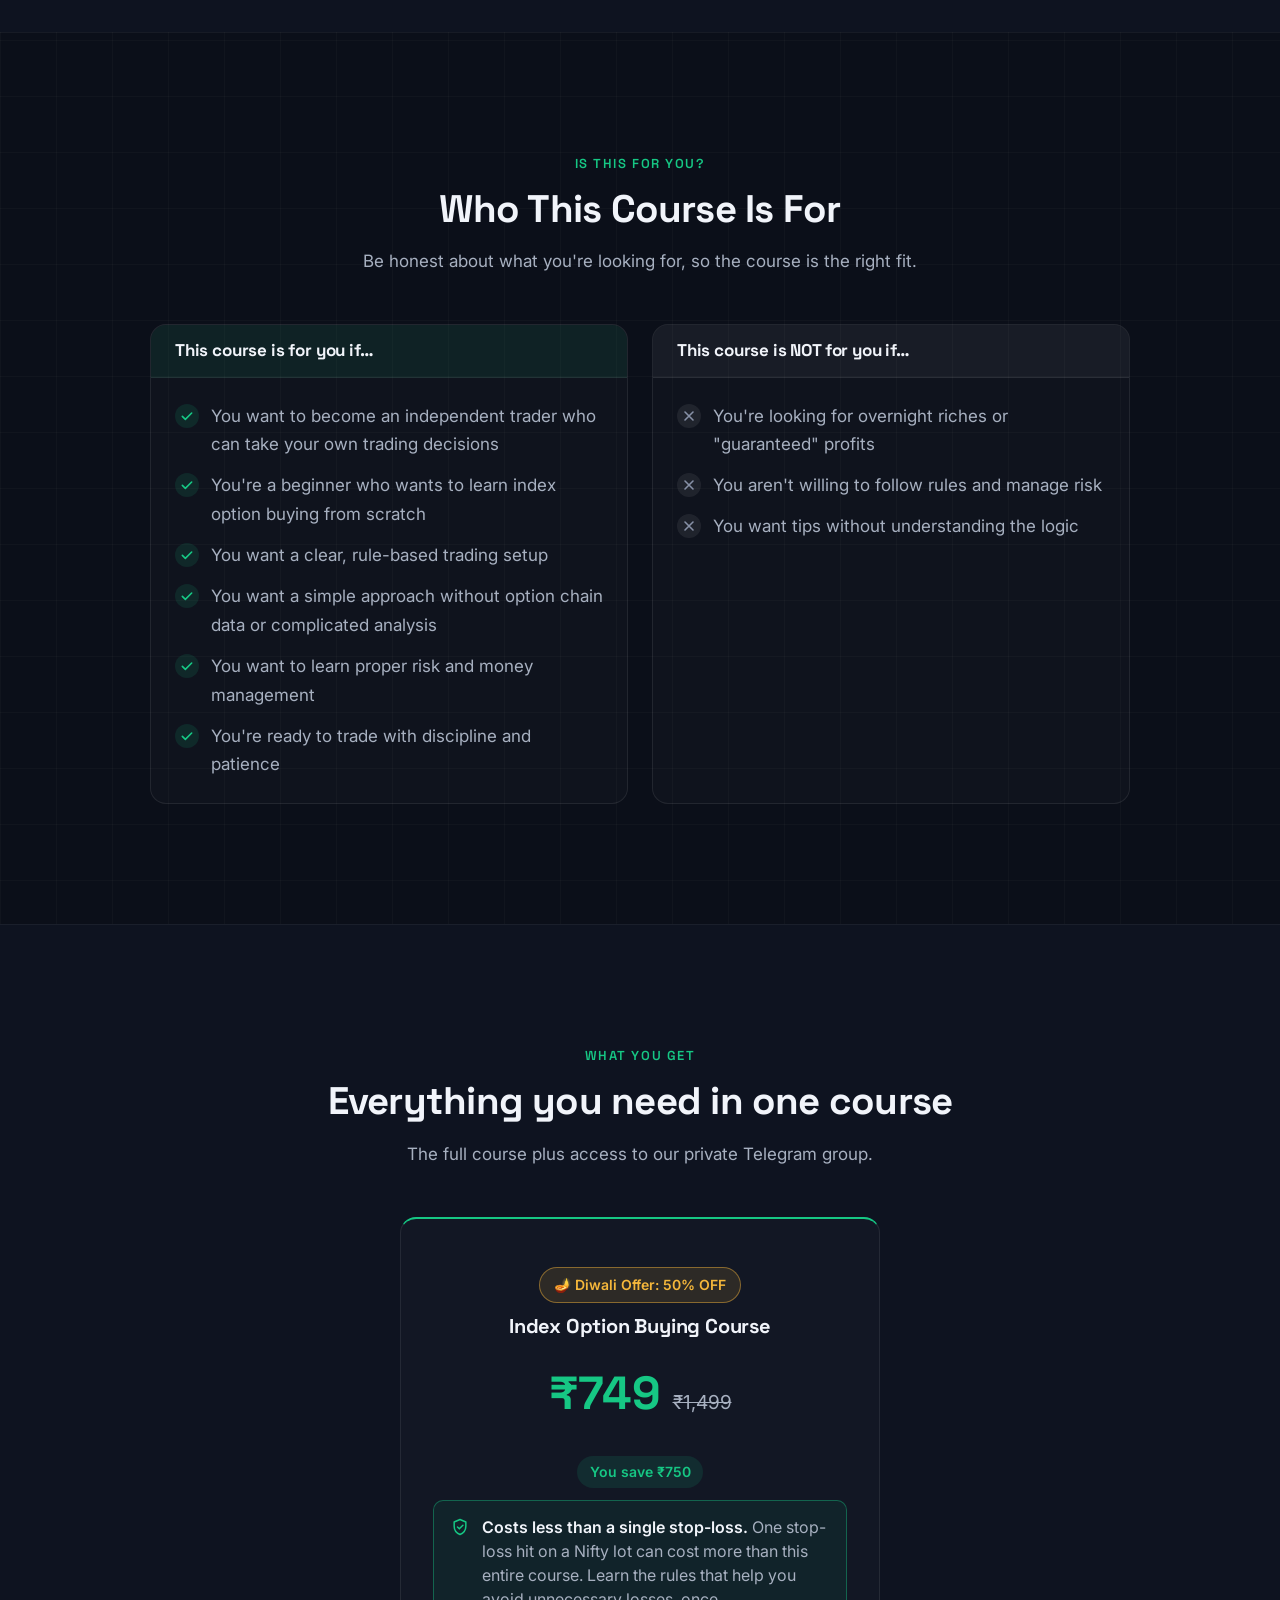
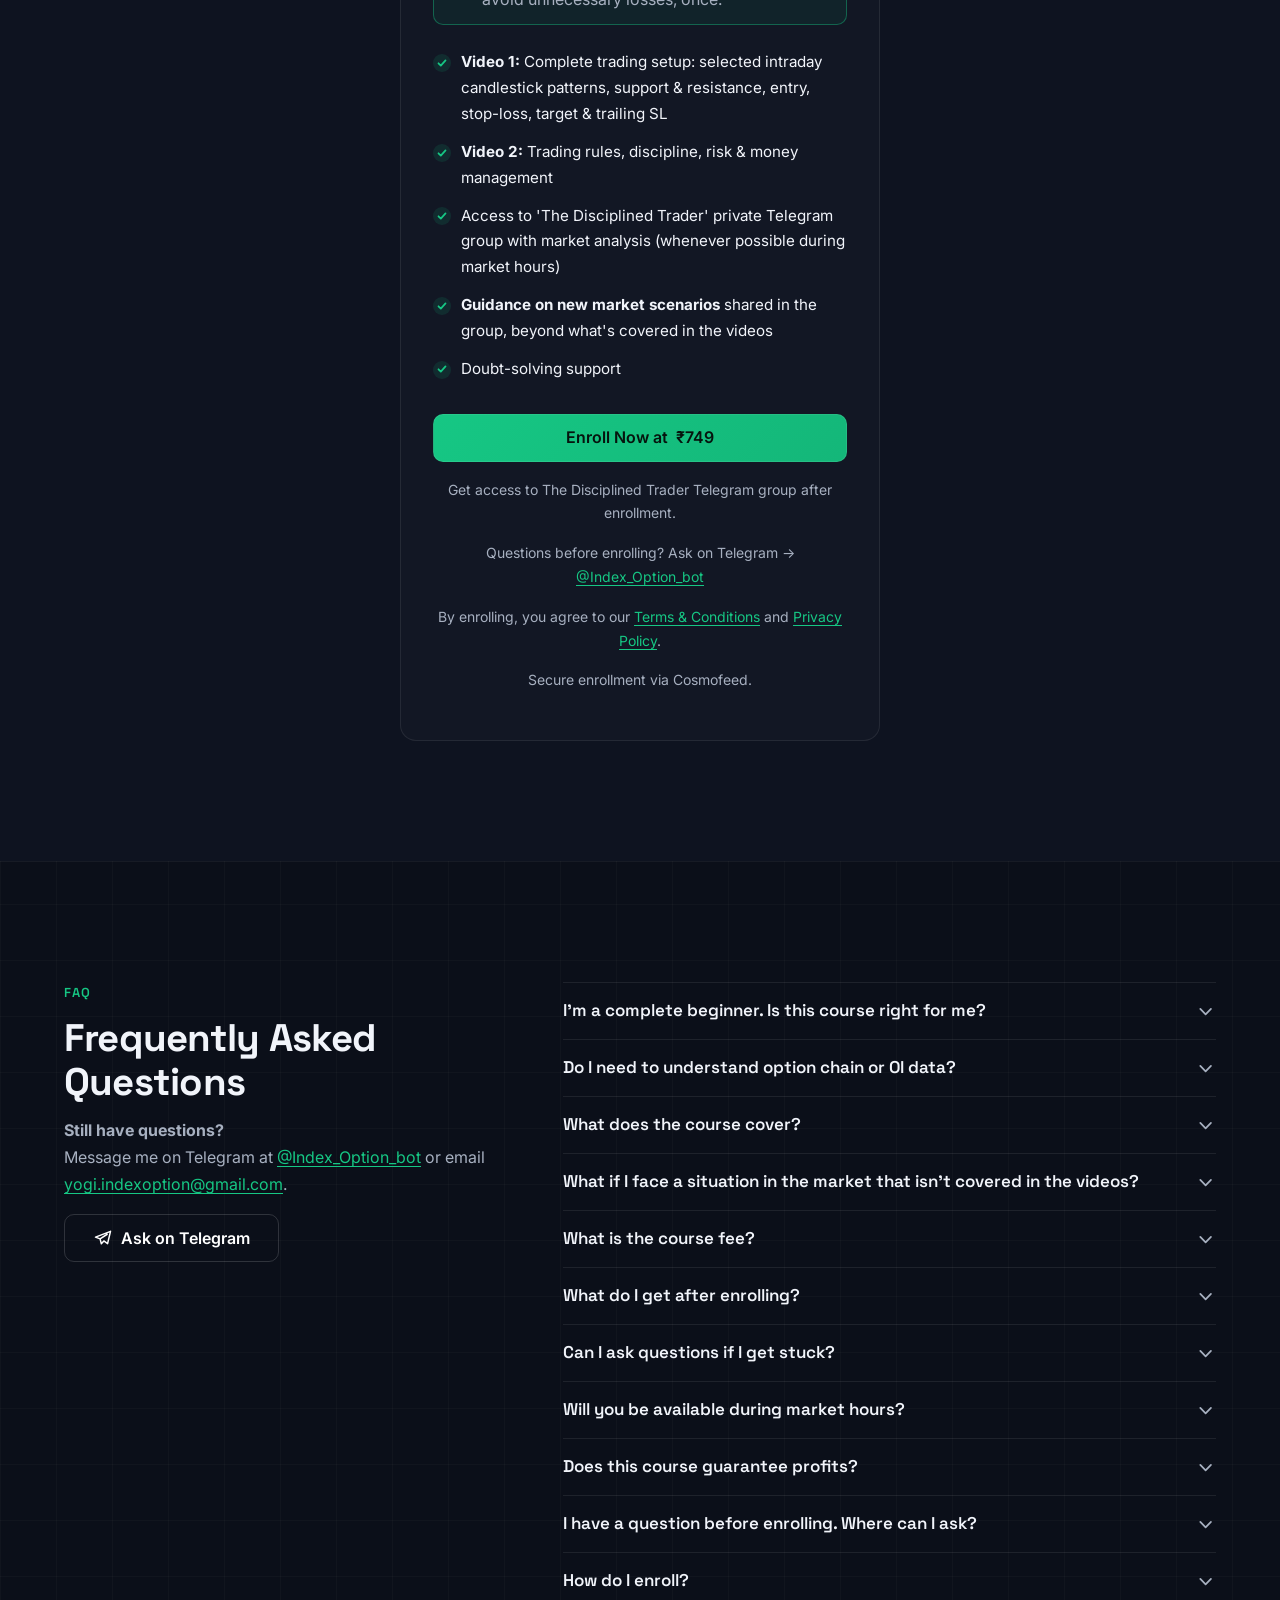
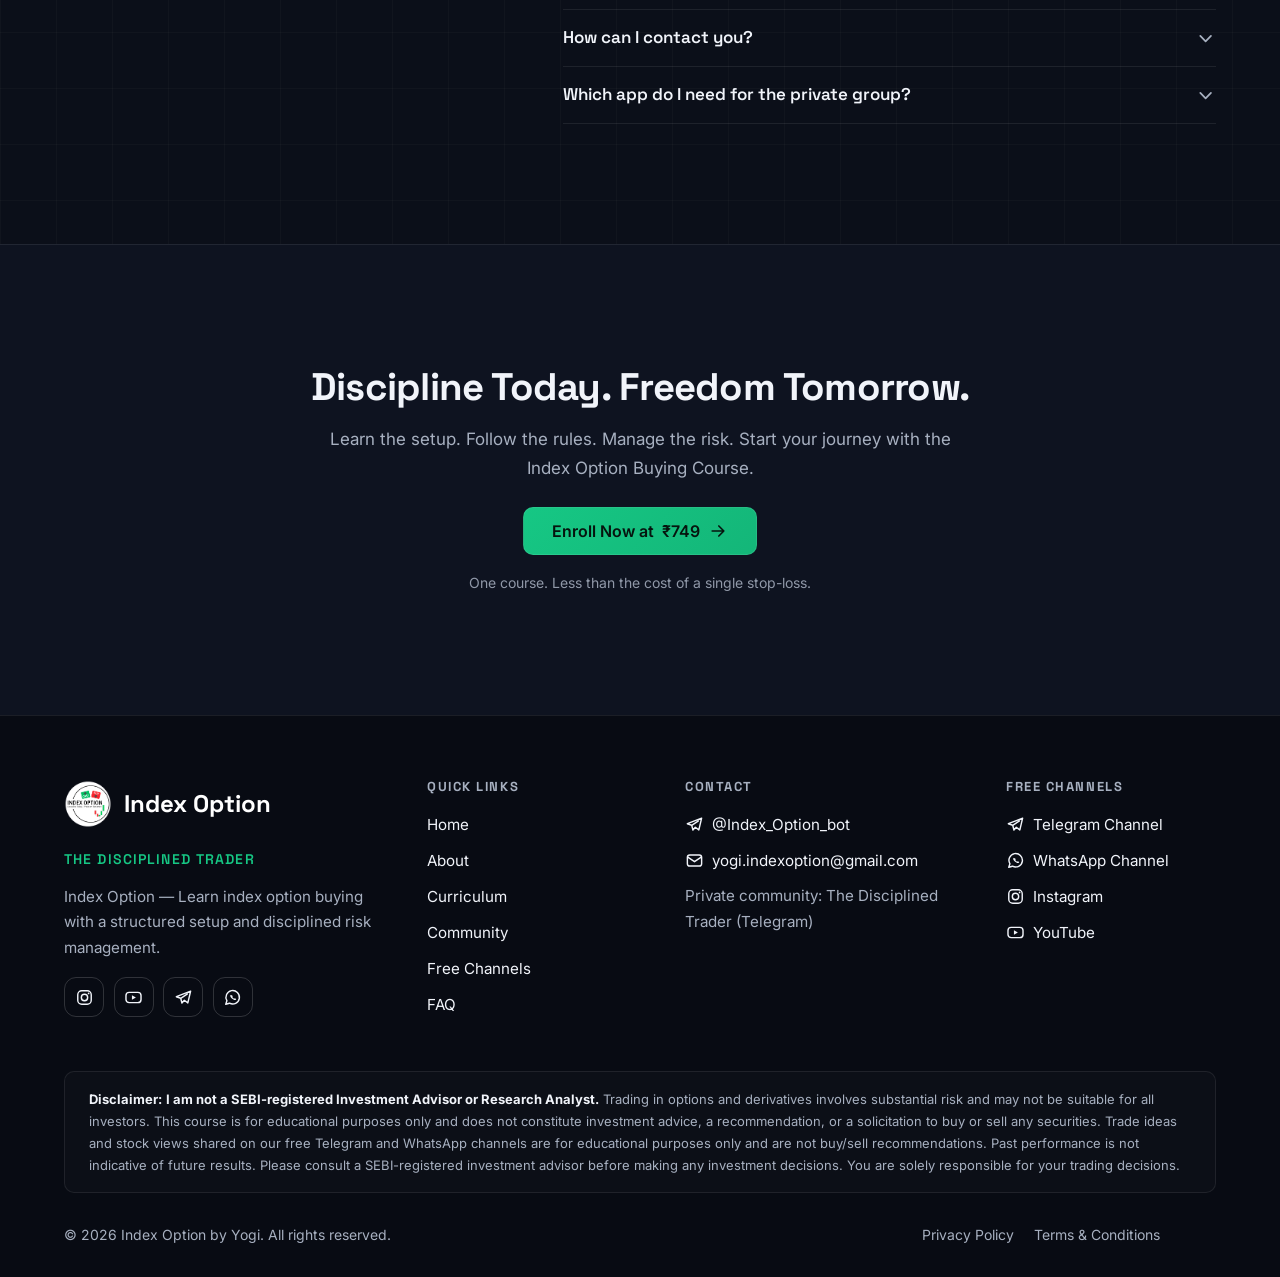
==== commit 9367362f: "last udpate" ====
--- a/index.html
+++ b/index.html
@@ -58,6 +58,7 @@
     <symbol id="i-up" viewBox="0 0 24 24"><path d="m6 14 6-6 6 6" fill="none" stroke="currentColor" stroke-width="2.2" stroke-linecap="round" stroke-linejoin="round"/></symbol>
     <symbol id="i-instagram" viewBox="0 0 24 24"><rect x="3.5" y="3.5" width="17" height="17" rx="5" fill="none" stroke="currentColor" stroke-width="1.8"/><circle cx="12" cy="12" r="4" fill="none" stroke="currentColor" stroke-width="1.8"/><circle cx="17.2" cy="6.8" r="1.1" fill="currentColor"/></symbol>
     <symbol id="i-youtube" viewBox="0 0 24 24"><rect x="2.5" y="5.5" width="19" height="13" rx="4" fill="none" stroke="currentColor" stroke-width="1.8"/><path d="m10 9.2 5 2.8-5 2.8V9.2Z" fill="currentColor"/></symbol>
+    <symbol id="i-bulb" viewBox="0 0 24 24"><path d="M9 18h6M10 21h4M12 3a6 6 0 0 0-3.5 10.9c.6.5 1 1.2 1 2.1h5c0-.9.4-1.600 1-2.100A6 6 0 0 0 12 3Z" fill="none" stroke="currentColor" stroke-width="1.8" stroke-linecap="round" stroke-linejoin="round"/></symbol>
     <symbol id="i-telegram" viewBox="0 0 24 24"><path d="M21 4 3 11l5.5 2L10 19l3-3.5 4.5 3.3L21 4ZM8.5 13 17 7.5" fill="none" stroke="currentColor" stroke-width="1.8" stroke-linecap="round" stroke-linejoin="round"/></symbol>
     <symbol id="i-whatsapp" viewBox="0 0 24 24"><path d="M3.5 20.5 4.9 16A8.5 8.5 0 1 1 8.2 19.2L3.5 20.5Z" fill="none" stroke="currentColor" stroke-width="1.8" stroke-linejoin="round"/><path d="M9 8.5c-.3 1.6.8 3.5 2.2 4.8s3.2 2.200 4.700 1.900l.9-1.200-1.900-1-.9.7c-.9-.4-1.800-1.300-2.300-2.200l.6-.9-1-1.900-1.300.8Z" fill="currentColor"/></symbol>
     <symbol id="i-mail" viewBox="0 0 24 24"><rect x="3" y="5" width="18" height="14" rx="3" fill="none" stroke="currentColor" stroke-width="1.8"/><path d="m4 8 8 5.5L20 8" fill="none" stroke="currentColor" stroke-width="1.8" stroke-linecap="round" stroke-linejoin="round"/></symbol>
@@ -270,6 +271,15 @@
         </ul>
       </article>
     </div>
+
+    <aside class="bonus reveal" aria-label="Bonus: live learning">
+      <span class="bonus__icon"><svg class="icon" aria-hidden="true"><use href="#i-bulb"/></svg></span>
+      <div>
+        <p class="bonus__label">Bonus · Live Learning</p>
+        <h3>Learning doesn't stop at the videos.</h3>
+        <p>Markets keep changing. Scenarios that aren't covered in the videos, or new situations that form in the live market, are explained in <strong>The Disciplined Trader</strong> group: what's happening and how to handle it with our setup.</p>
+      </div>
+    </aside>
   </div>
 </section>
 
@@ -306,6 +316,10 @@
         <article class="card feature reveal">
           <span class="feature__icon"><svg class="icon" aria-hidden="true"><use href="#i-users"/></svg></span>
           <div><h3>Disciplined Community</h3><p>Learn alongside traders who follow rules, manage risk, and stay disciplined.</p></div>
+        </article>
+        <article class="card feature reveal">
+          <span class="feature__icon"><svg class="icon" aria-hidden="true"><use href="#i-bulb"/></svg></span>
+          <div><h3>New Market Scenarios</h3><p>When a new situation forms in the market, or a scenario not covered in the videos, I explain in the group how to handle it, during live market hours whenever possible.</p></div>
         </article>
       </div>
       <aside class="info-note reveal" aria-label="Availability note">
@@ -424,6 +438,7 @@
         <li><strong>Video 1:</strong> Complete trading setup: selected intraday candlestick patterns, support &amp; resistance, entry, stop-loss, target &amp; trailing SL</li>
         <li><strong>Video 2:</strong> Trading rules, discipline, risk &amp; money management</li>
         <li>Access to 'The Disciplined Trader' private Telegram group with market analysis (whenever possible during market hours)</li>
+        <li><strong>Guidance on new market scenarios</strong> shared in the group, beyond what's covered in the videos</li>
         <li>Doubt-solving support</li>
       </ul>
       <a href="#pricing" data-enroll class="btn btn--primary btn--lg btn--block">Enroll Now at <span data-price="current"></span></a>
@@ -456,6 +471,10 @@
       <div class="acc-item">
         <h3><button type="button" class="acc-btn" id="acc-btn-2" aria-expanded="false" aria-controls="acc-panel-2">What does the course cover?<svg class="icon" aria-hidden="true"><use href="#i-chevron"/></svg></button></h3>
         <div class="acc-panel" id="acc-panel-2" role="region" aria-labelledby="acc-btn-2"><div><p>The course has two videos. Video 1 covers the complete trading setup, including a few selected intraday candlestick patterns, support &amp; resistance, entry, stop-loss, target, and trailing stop-loss. Video 2 covers trading rules, discipline, risk management, and money management.</p></div></div>
+      </div>
+      <div class="acc-item">
+        <h3><button type="button" class="acc-btn" id="acc-btn-gap" aria-expanded="false" aria-controls="acc-panel-gap">What if I face a situation in the market that isn't covered in the videos?<svg class="icon" aria-hidden="true"><use href="#i-chevron"/></svg></button></h3>
+        <div class="acc-panel" id="acc-panel-gap" role="region" aria-labelledby="acc-btn-gap"><div><p>That's exactly what the private group is for. Scenarios not covered in the videos, and new situations that form in the market, are explained in The Disciplined Trader group during live market hours whenever possible. You can also ask about any situation in the group and I'll reply.</p></div></div>
       </div>
       <div class="acc-item">
         <h3><button type="button" class="acc-btn" id="acc-btn-fee" aria-expanded="false" aria-controls="acc-panel-fee">What is the course fee?<svg class="icon" aria-hidden="true"><use href="#i-chevron"/></svg></button></h3>
--- a/css/style.css
+++ b/css/style.css
@@ -222,6 +222,13 @@
 .vcard h3 { margin-bottom: var(--sp-3); }
 .vcard p { color: var(--text-muted); }
 .vcard .checklist { margin-top: auto; padding-top: var(--sp-4); }
+.bonus { display: flex; gap: var(--sp-4); align-items: flex-start; max-width: 1160px; margin: var(--sp-5) auto 0; padding: var(--sp-5); background: rgba(22,199,132,.06); border: 1px solid var(--accent); border-radius: var(--radius); }
+.bonus__icon { display: grid; place-items: center; flex-shrink: 0; width: 44px; height: 44px; border-radius: 12px; background: rgba(22,199,132,.12); color: var(--accent); }
+.bonus__label { margin: 0 0 var(--sp-2); font-family: var(--font-head); font-size: 12px; font-weight: 700; letter-spacing: .12em; text-transform: uppercase; color: var(--accent); }
+.bonus h3 { margin-bottom: var(--sp-2); }
+.bonus p:last-child { margin: 0; max-width: none; color: var(--text-muted); }
+.bonus strong { color: var(--text); }
+@media (max-width: 480px) { .bonus { flex-direction: column; } }
 .vcard--key { border-color: rgba(22,199,132,.45); }
 .vcard--key:hover { border-color: rgba(22,199,132,.7); }
 @media (min-width: 641px) { .vcard .checklist { grid-template-columns: 1fr 1fr; column-gap: var(--sp-5); } }
@@ -248,8 +255,9 @@
 /* 10. COMMUNITY ------------------------------------------------------------ */
 .community { display: grid; gap: var(--sp-7); align-items: center; }
 .community__text > p { color: var(--text-muted); font-size: var(--fs-lg); }
-.features { display: grid; gap: var(--sp-3); margin-top: var(--sp-5); }
-.feature { display: flex; gap: var(--sp-4); align-items: flex-start; padding: var(--sp-4) var(--sp-5); }
+.features { display: grid; gap: var(--sp-3); margin-top: var(--sp-5); grid-auto-rows: 1fr; }
+@media (min-width: 641px) { .features { grid-template-columns: 1fr 1fr; } }
+.feature { height: 100%; display: flex; gap: var(--sp-4); align-items: flex-start; padding: var(--sp-4) var(--sp-5); }
 .feature h3 { font-size: 1.0625rem; margin-bottom: 4px; }
 .feature p { margin: 0; color: var(--text-muted); font-size: .95rem; }
 .feature__icon { display: grid; place-items: center; flex-shrink: 0; width: 44px; height: 44px; border-radius: 12px; background: rgba(22,199,132,.08); color: var(--accent); }
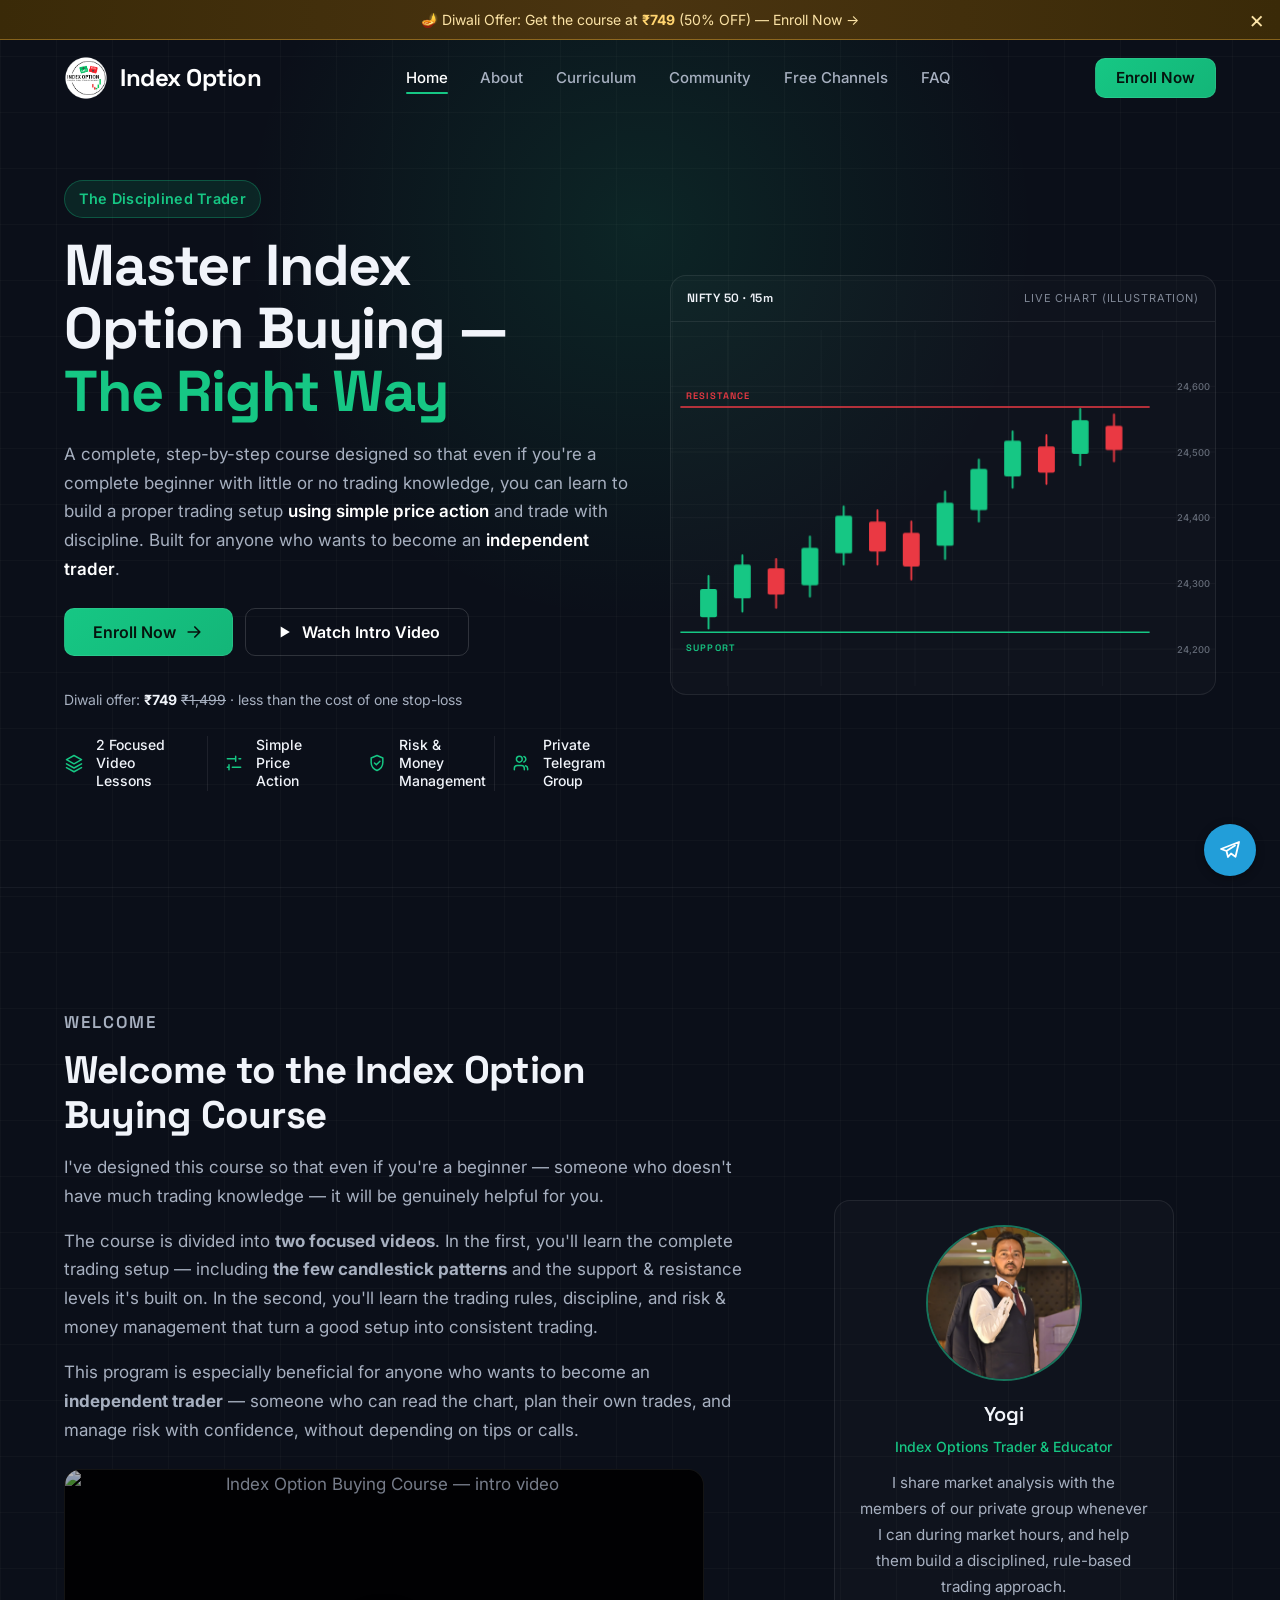
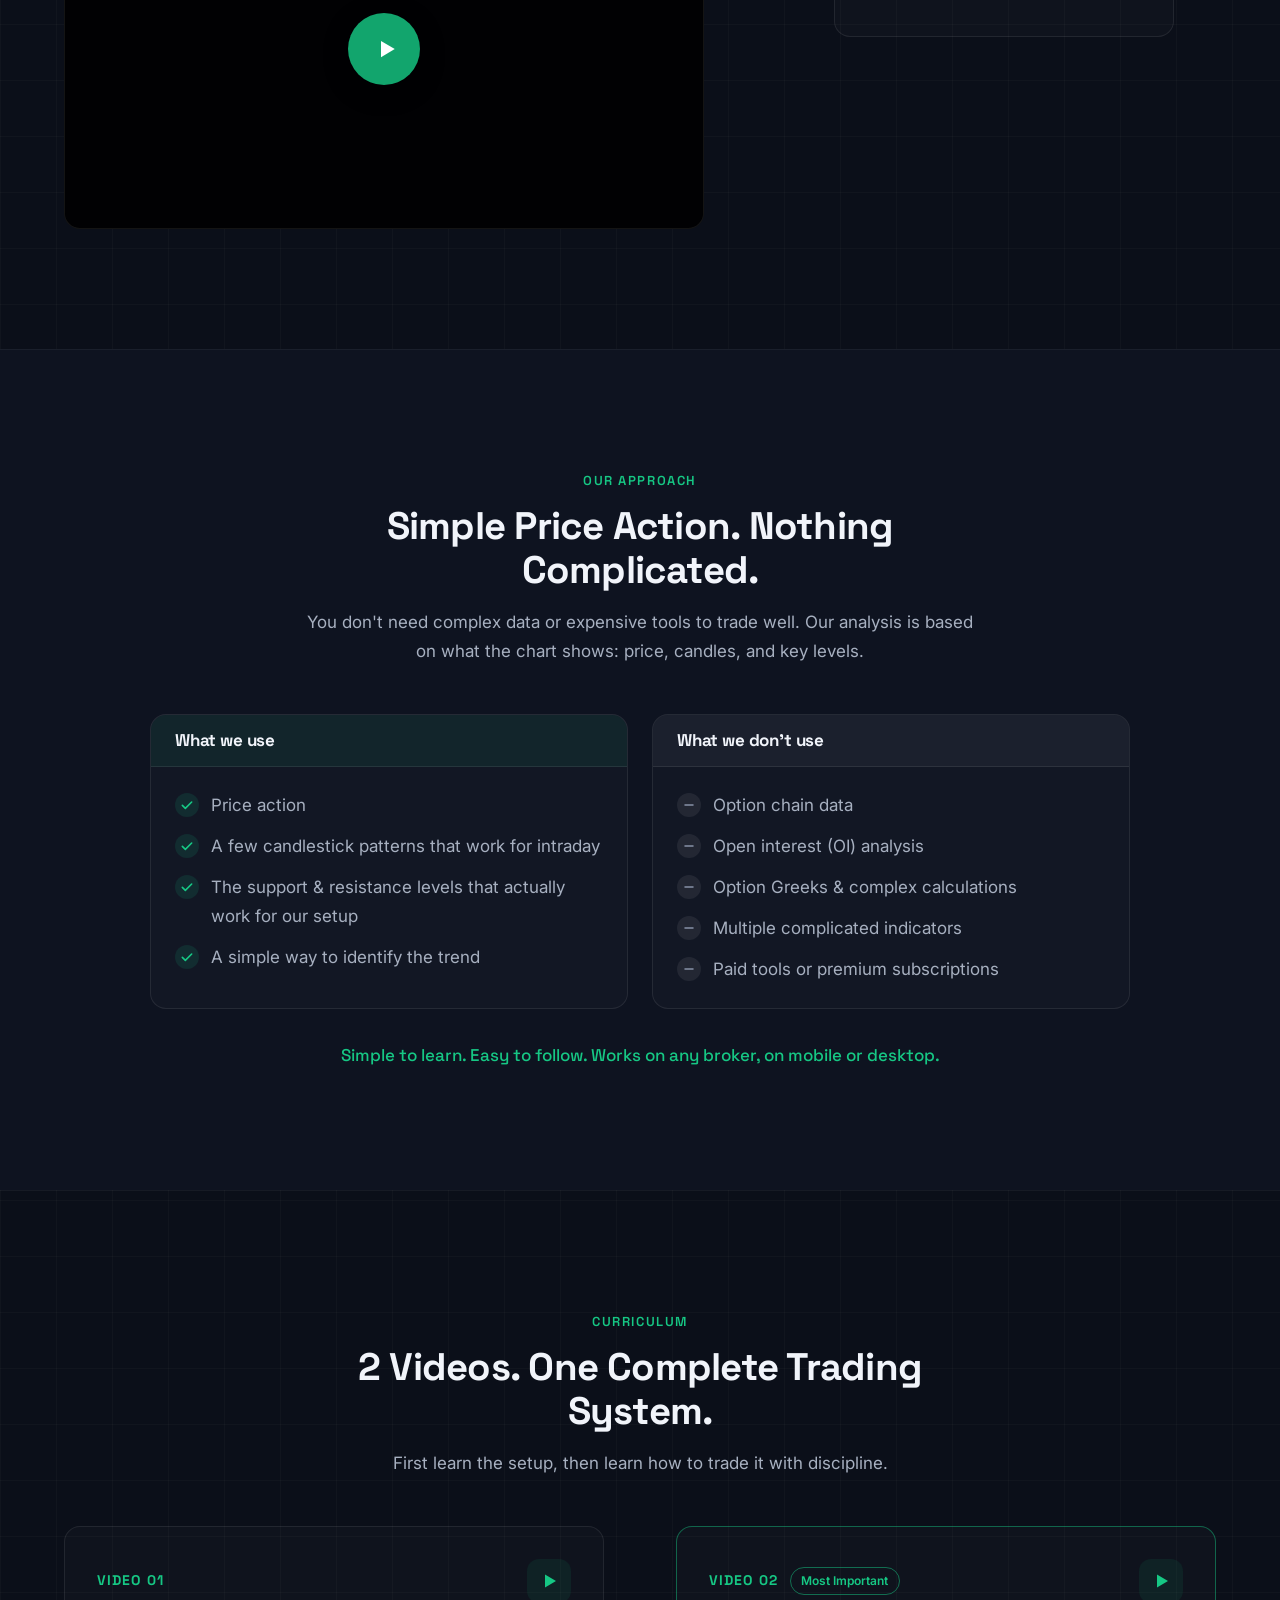
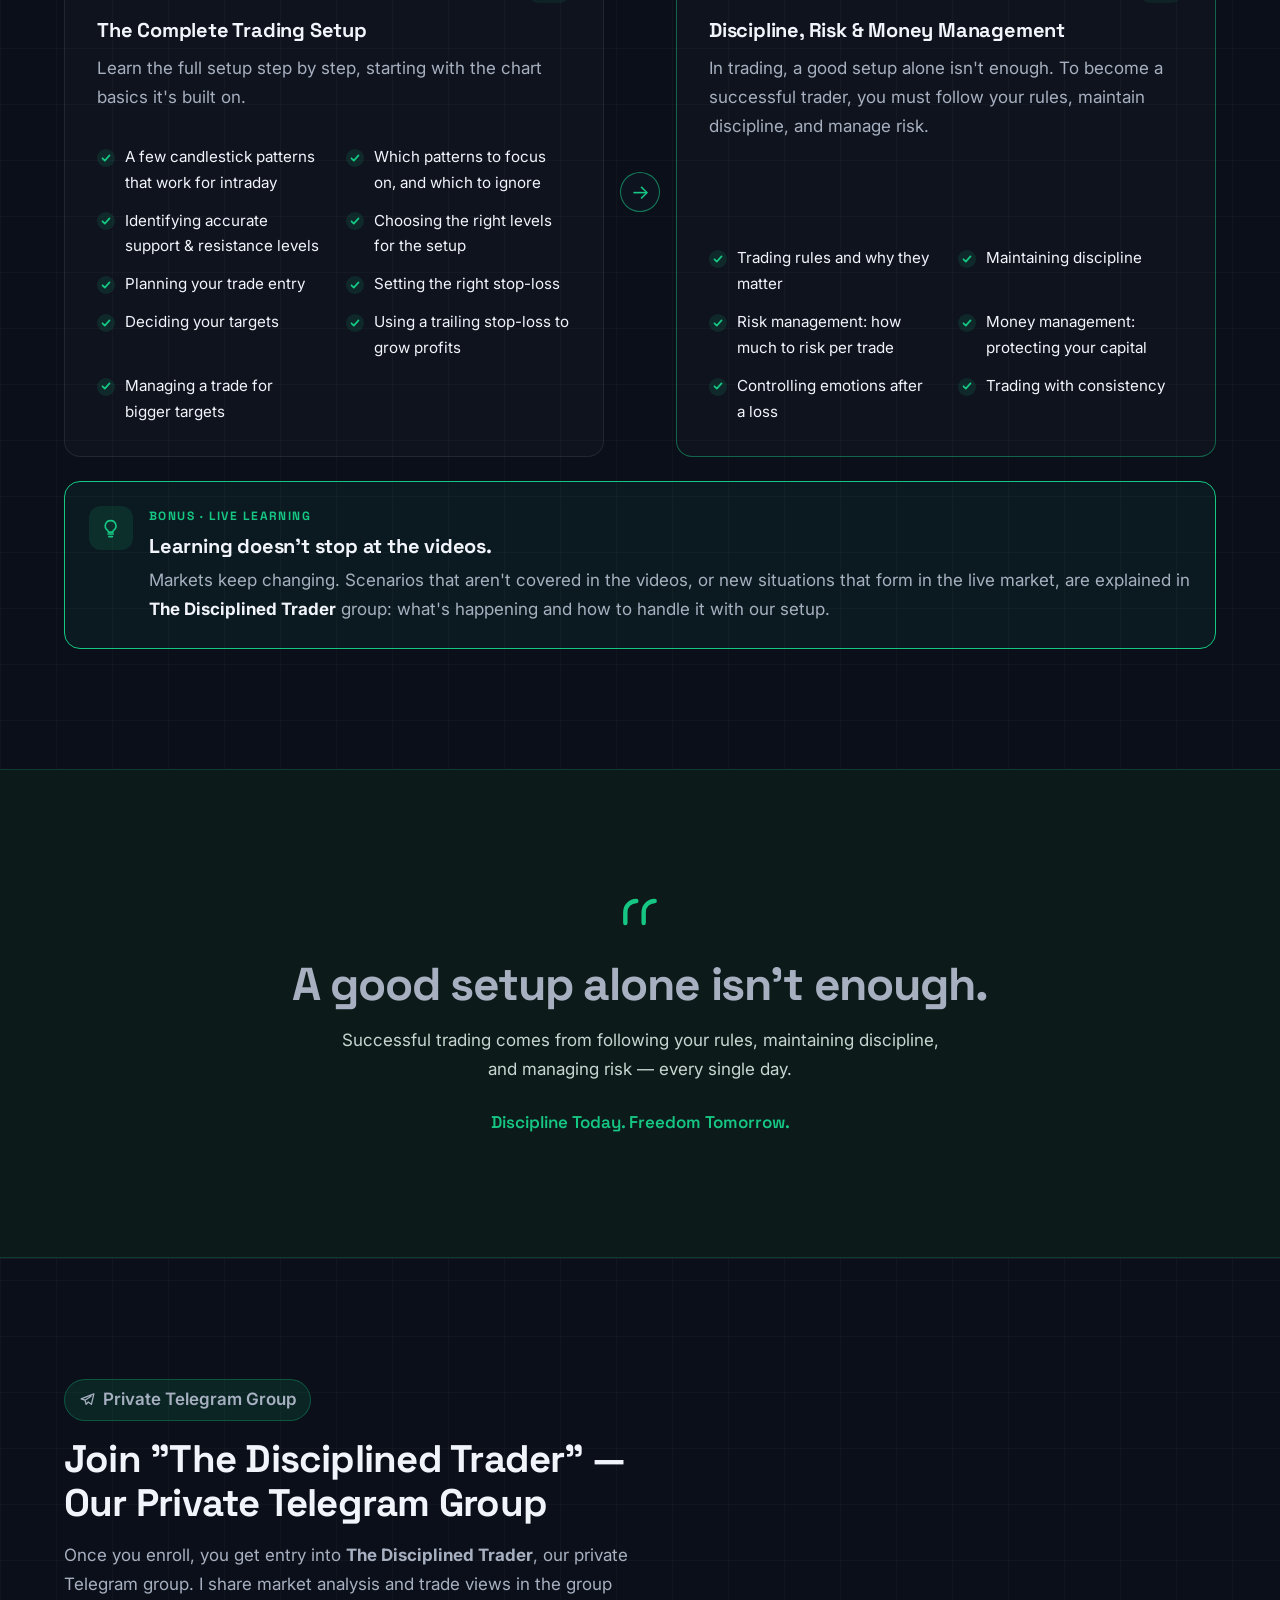
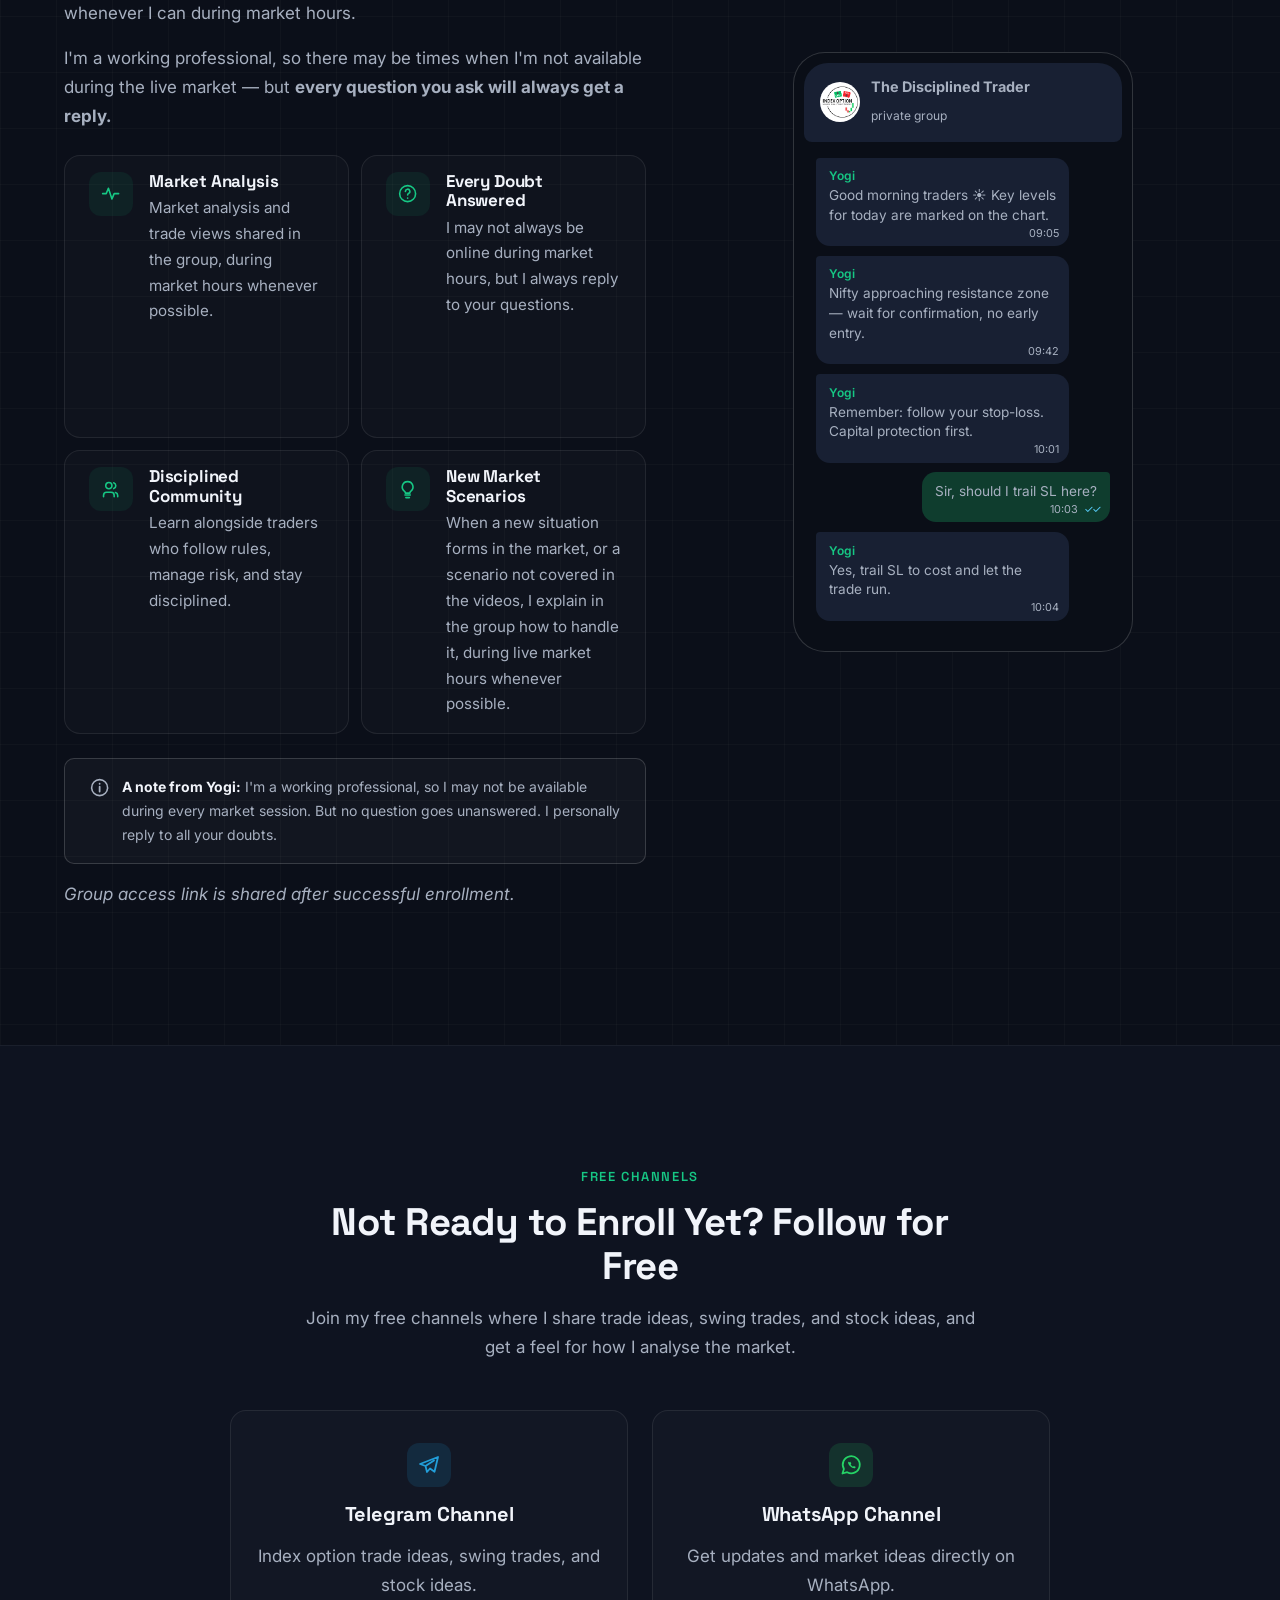
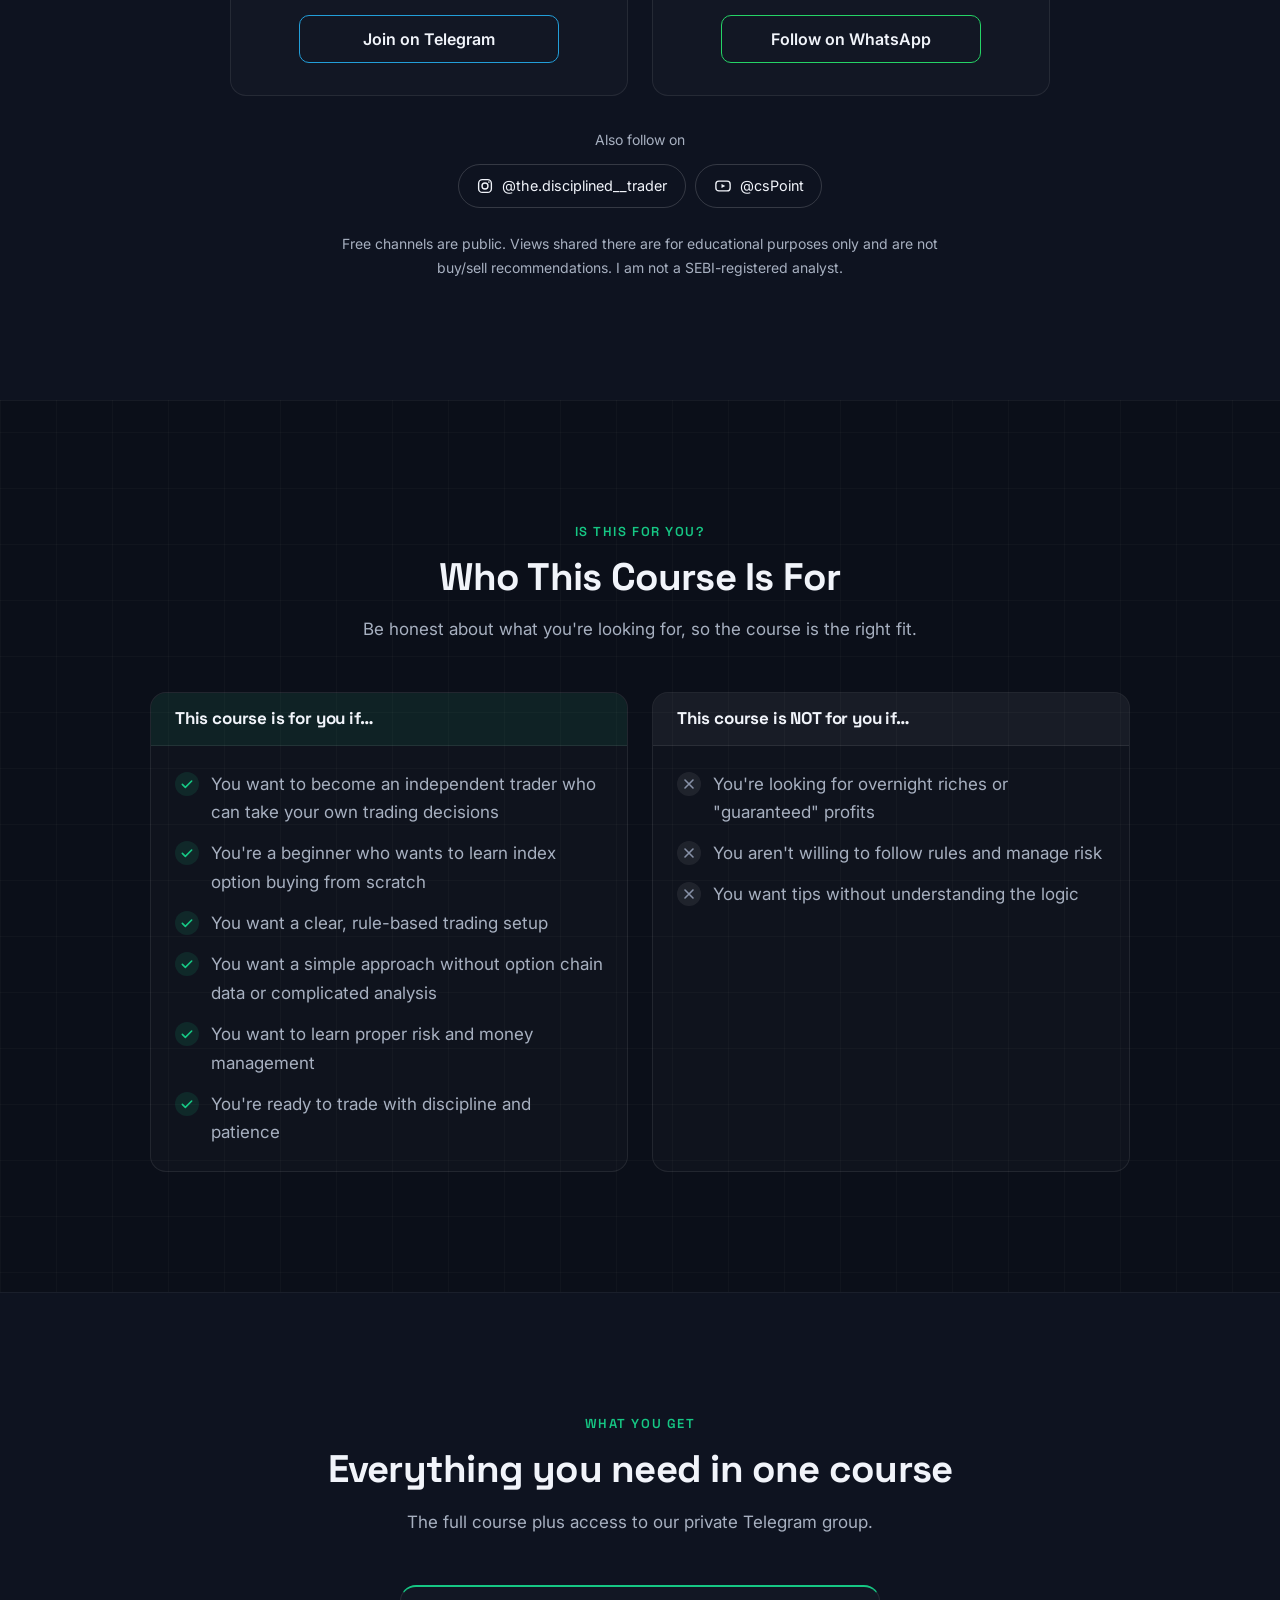
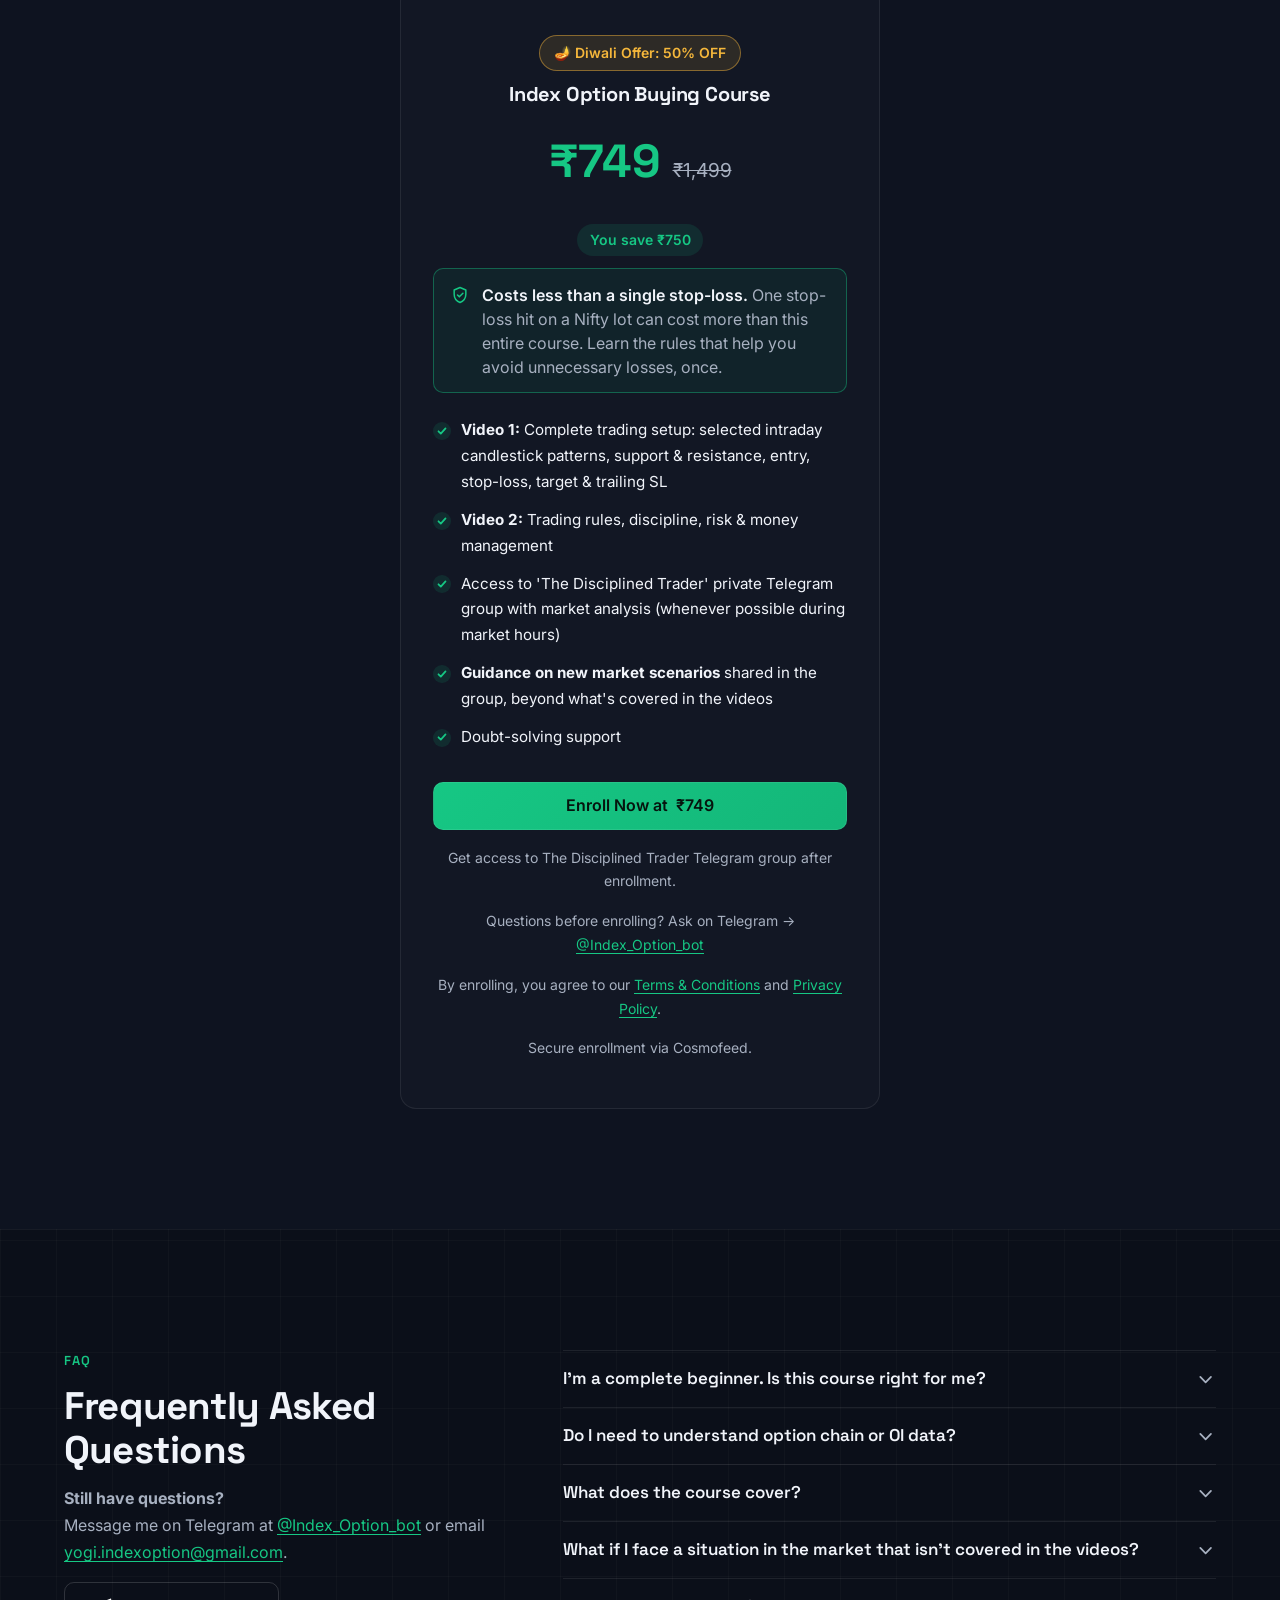
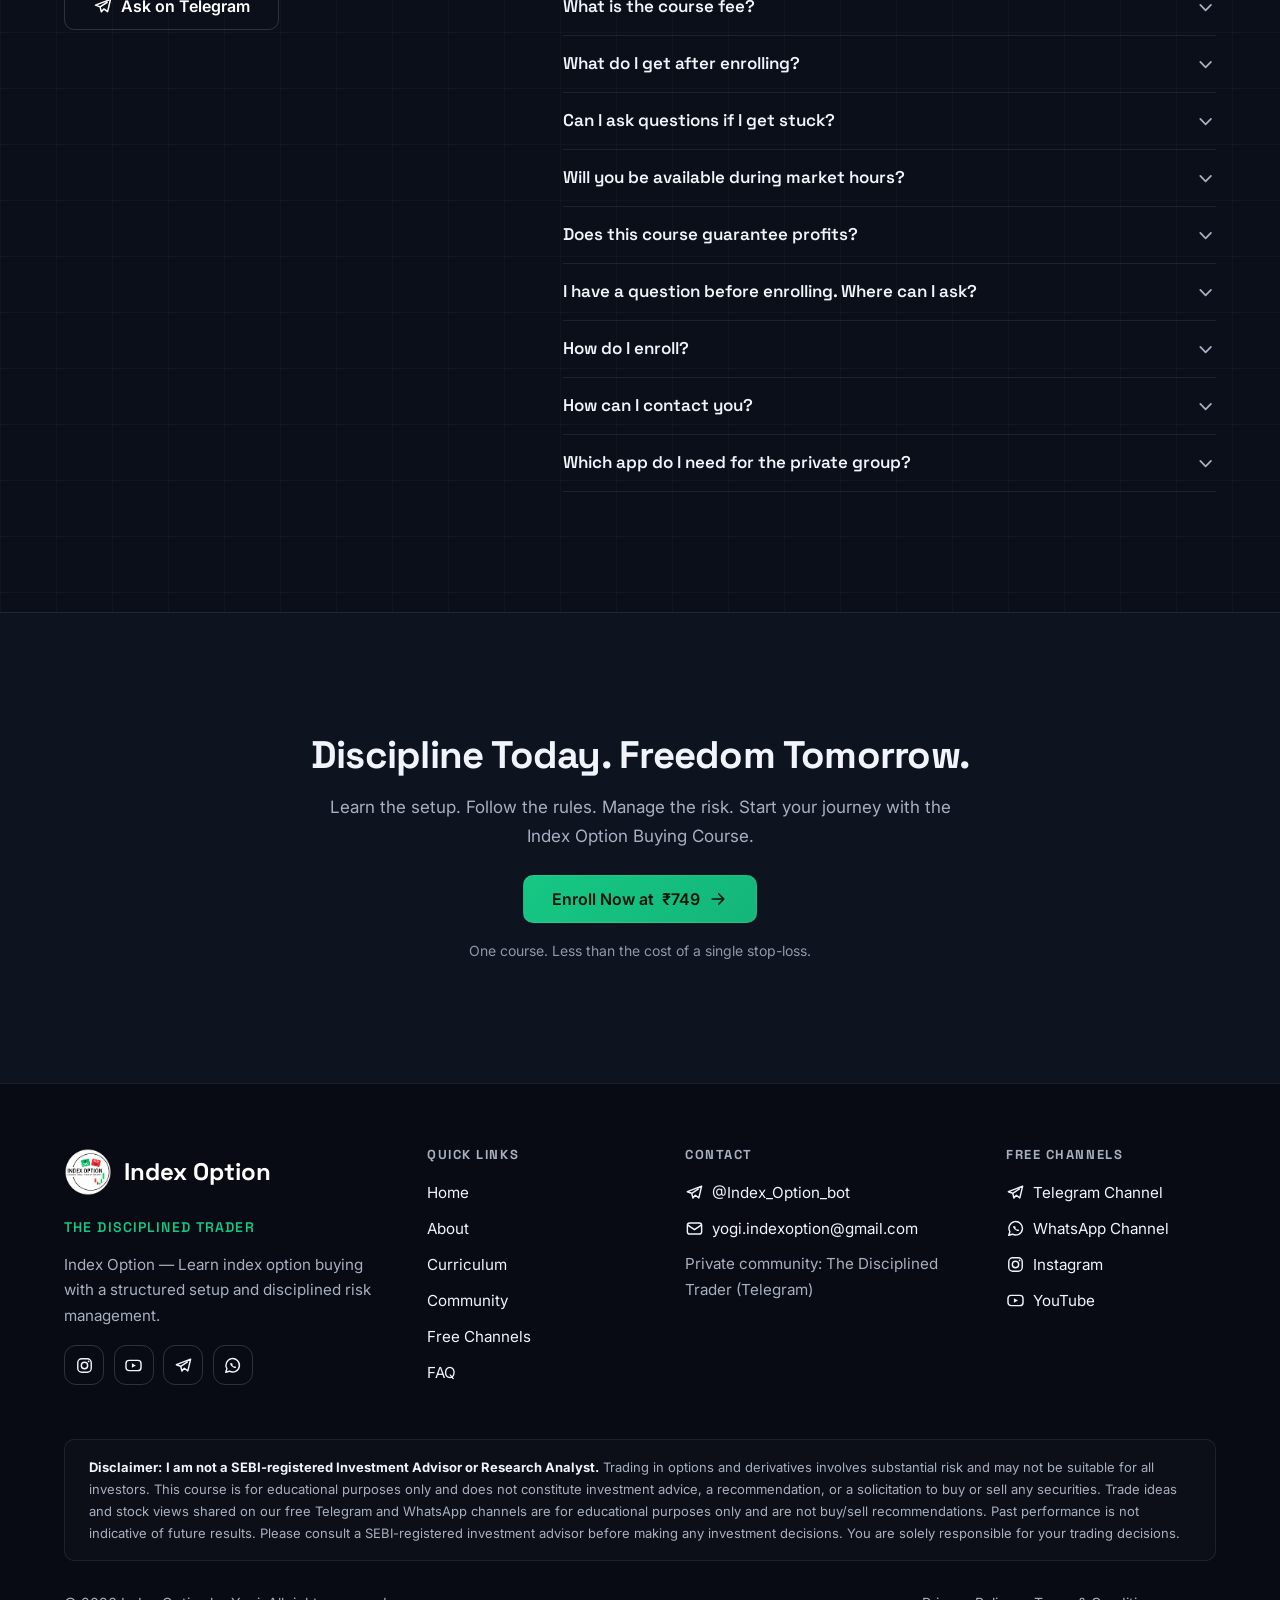
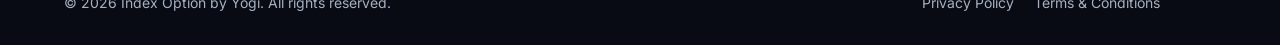
==== commit 6442c87a: "updated intro" ====
--- a/index.html
+++ b/index.html
@@ -176,6 +176,12 @@
       <p class="reveal">I've designed this course so that even if you're a beginner — someone who doesn't have much trading knowledge — it will be genuinely helpful for you.</p>
       <p class="reveal">The course is divided into <strong>two focused videos</strong>. In the first, you'll learn the complete trading setup — including <strong>the few candlestick patterns</strong> and the support &amp; resistance levels it's built on. In the second, you'll learn the trading rules, discipline, and risk &amp; money management that turn a good setup into consistent trading.</p>
       <p class="reveal">This program is especially beneficial for anyone who wants to become an <strong>independent trader</strong> — someone who can read the chart, plan their own trades, and manage risk with confidence, without depending on tips or calls.</p>
+
+      <!-- Intro video preview (opens the video modal; thumbnail set in js/main.js) -->
+      <button type="button" class="video-preview reveal" id="video-preview" aria-label="Play intro video">
+        <img id="video-preview-img" src="https://i.ytimg.com/vi/1wBa1sUbl30/maxresdefault.jpg" alt="Index Option Buying Course — intro video" width="1280" height="720" loading="lazy" decoding="async">
+        <span class="video-preview__play" aria-hidden="true"><svg class="icon" aria-hidden="true"><use href="#i-play"/></svg></span>
+      </button>
     </div>
 
     <!-- Instructor card. EDIT: name in CONFIG (js/main.js); photo at images/Yogi.jpg -->
--- a/css/style.css
+++ b/css/style.css
@@ -202,6 +202,12 @@
 .about { display: grid; gap: var(--sp-6); align-items: center; }
 .about__text p { color: var(--text-muted); font-size: var(--fs-lg); }
 .about__text h2 { max-width: 16em; }
+.video-preview { position: relative; display: block; width: 100%; max-width: 640px; aspect-ratio: 16 / 9; margin-top: var(--sp-5); padding: 0; border: 1px solid var(--card-border); border-radius: var(--radius); overflow: hidden; background: #000; cursor: pointer; }
+.video-preview img { width: 100%; height: 100%; object-fit: cover; display: block; }
+.video-preview::after { content: ""; position: absolute; inset: 0; background: rgba(4,6,11,.3); pointer-events: none; }
+.video-preview__play { position: absolute; z-index: 1; top: 50%; left: 50%; translate: -50% -50%; display: grid; place-items: center; width: 72px; height: 72px; border-radius: 50%; background: var(--accent-strong); color: #fff; box-shadow: 0 6px 24px rgba(0,0,0,.4); transition: transform .2s var(--ease); }
+.video-preview__play .icon { width: 30px; height: 30px; margin-left: 3px; }
+@media (hover: hover) { .video-preview:hover .video-preview__play { transform: scale(1.1); } }
 .instructor { padding: var(--sp-5); text-align: center; max-width: 340px; margin-inline: auto; width: 100%; }
 .instructor__photo { width: 128px; height: 128px; margin: 0 auto var(--sp-4); border-radius: 50%; overflow: hidden; background: var(--surface-2); border: 2px solid rgba(22,199,132,.5); }
 .instructor__photo img { display: block; width: 100%; height: 100%; object-fit: cover; object-position: center 20%; }
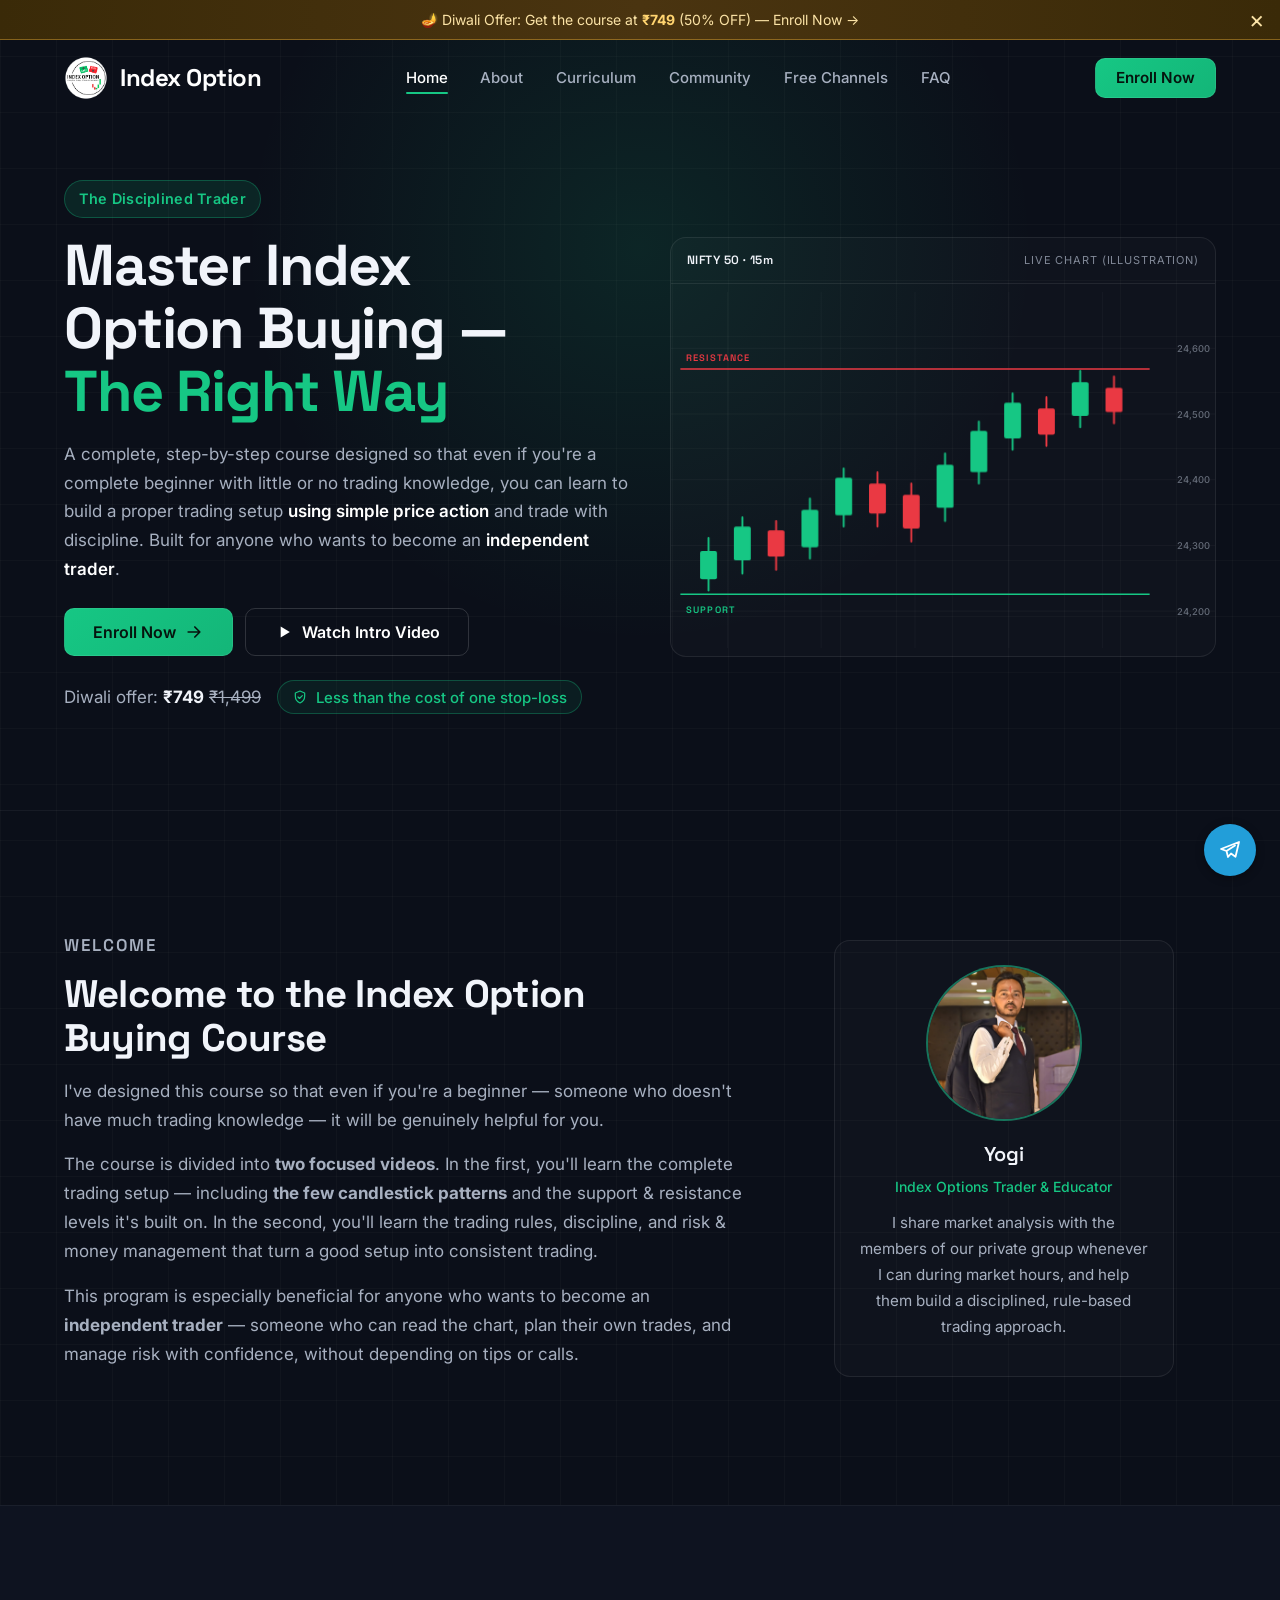
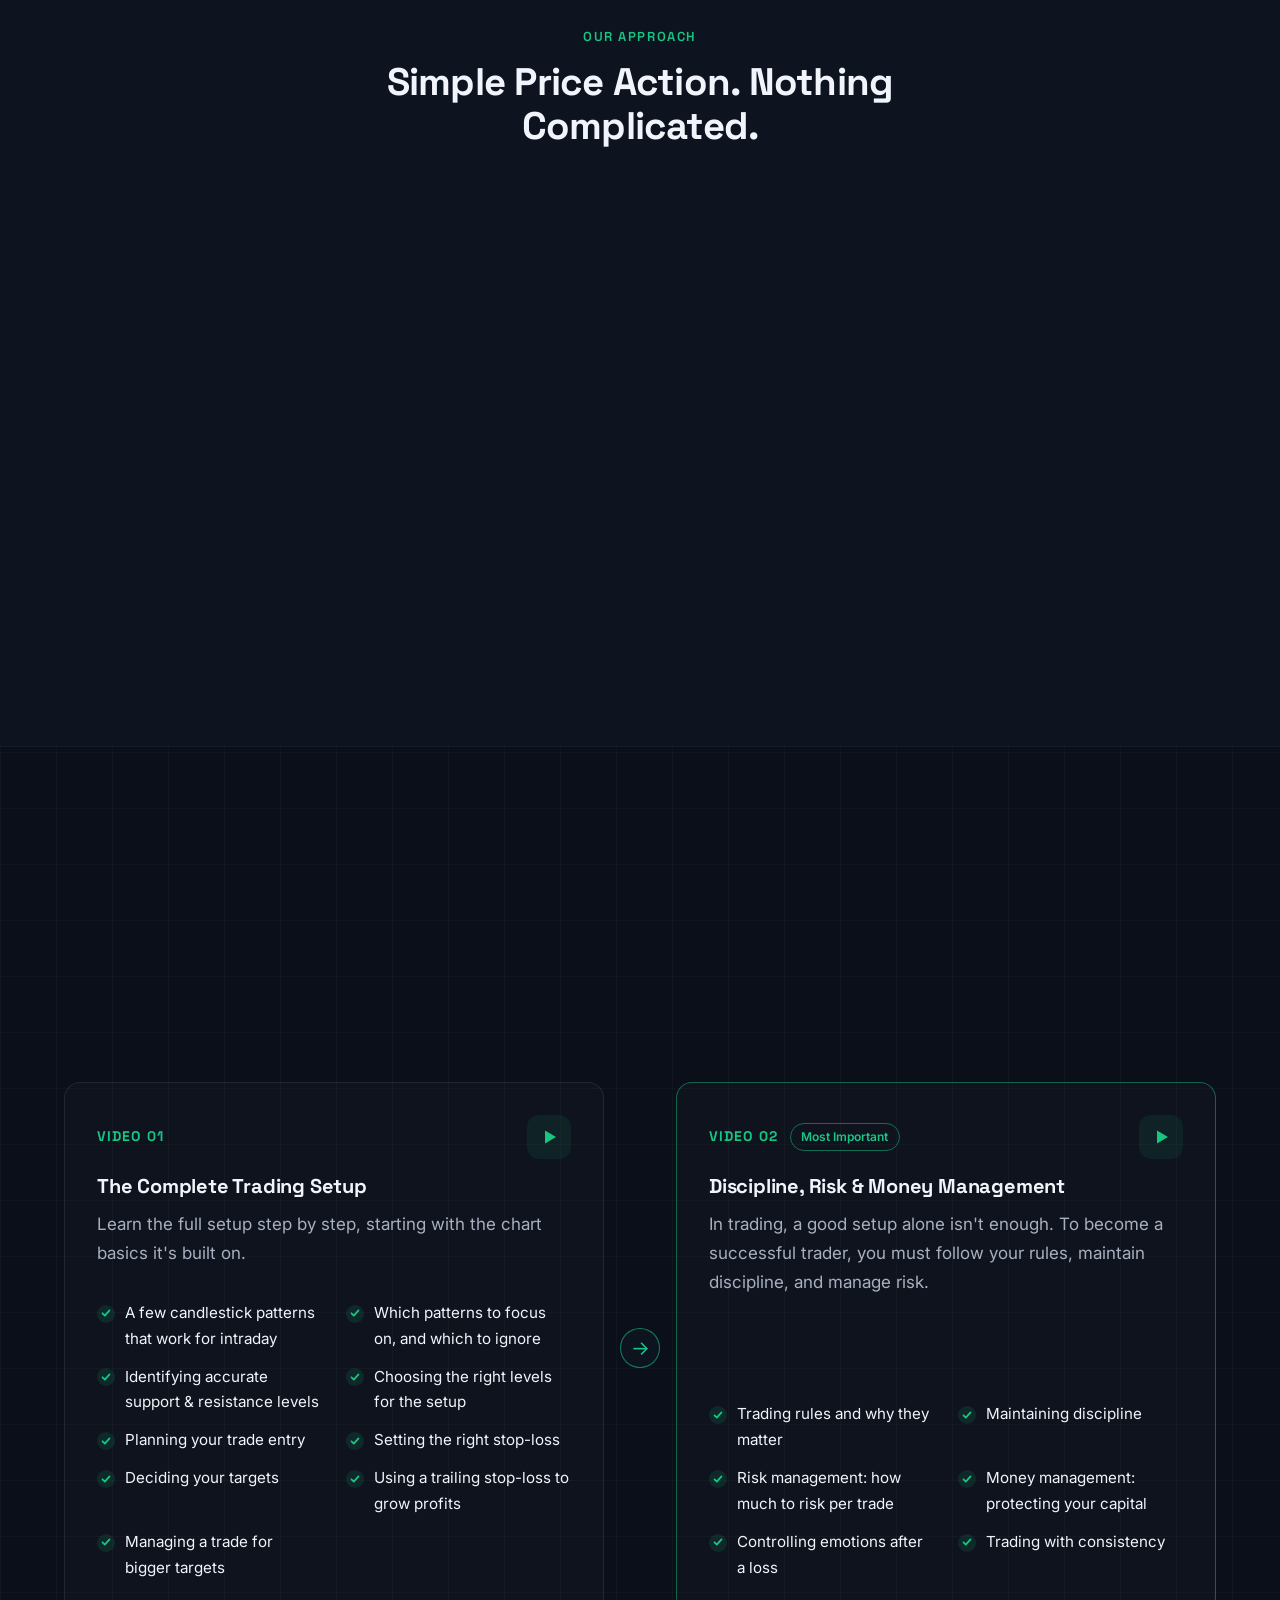
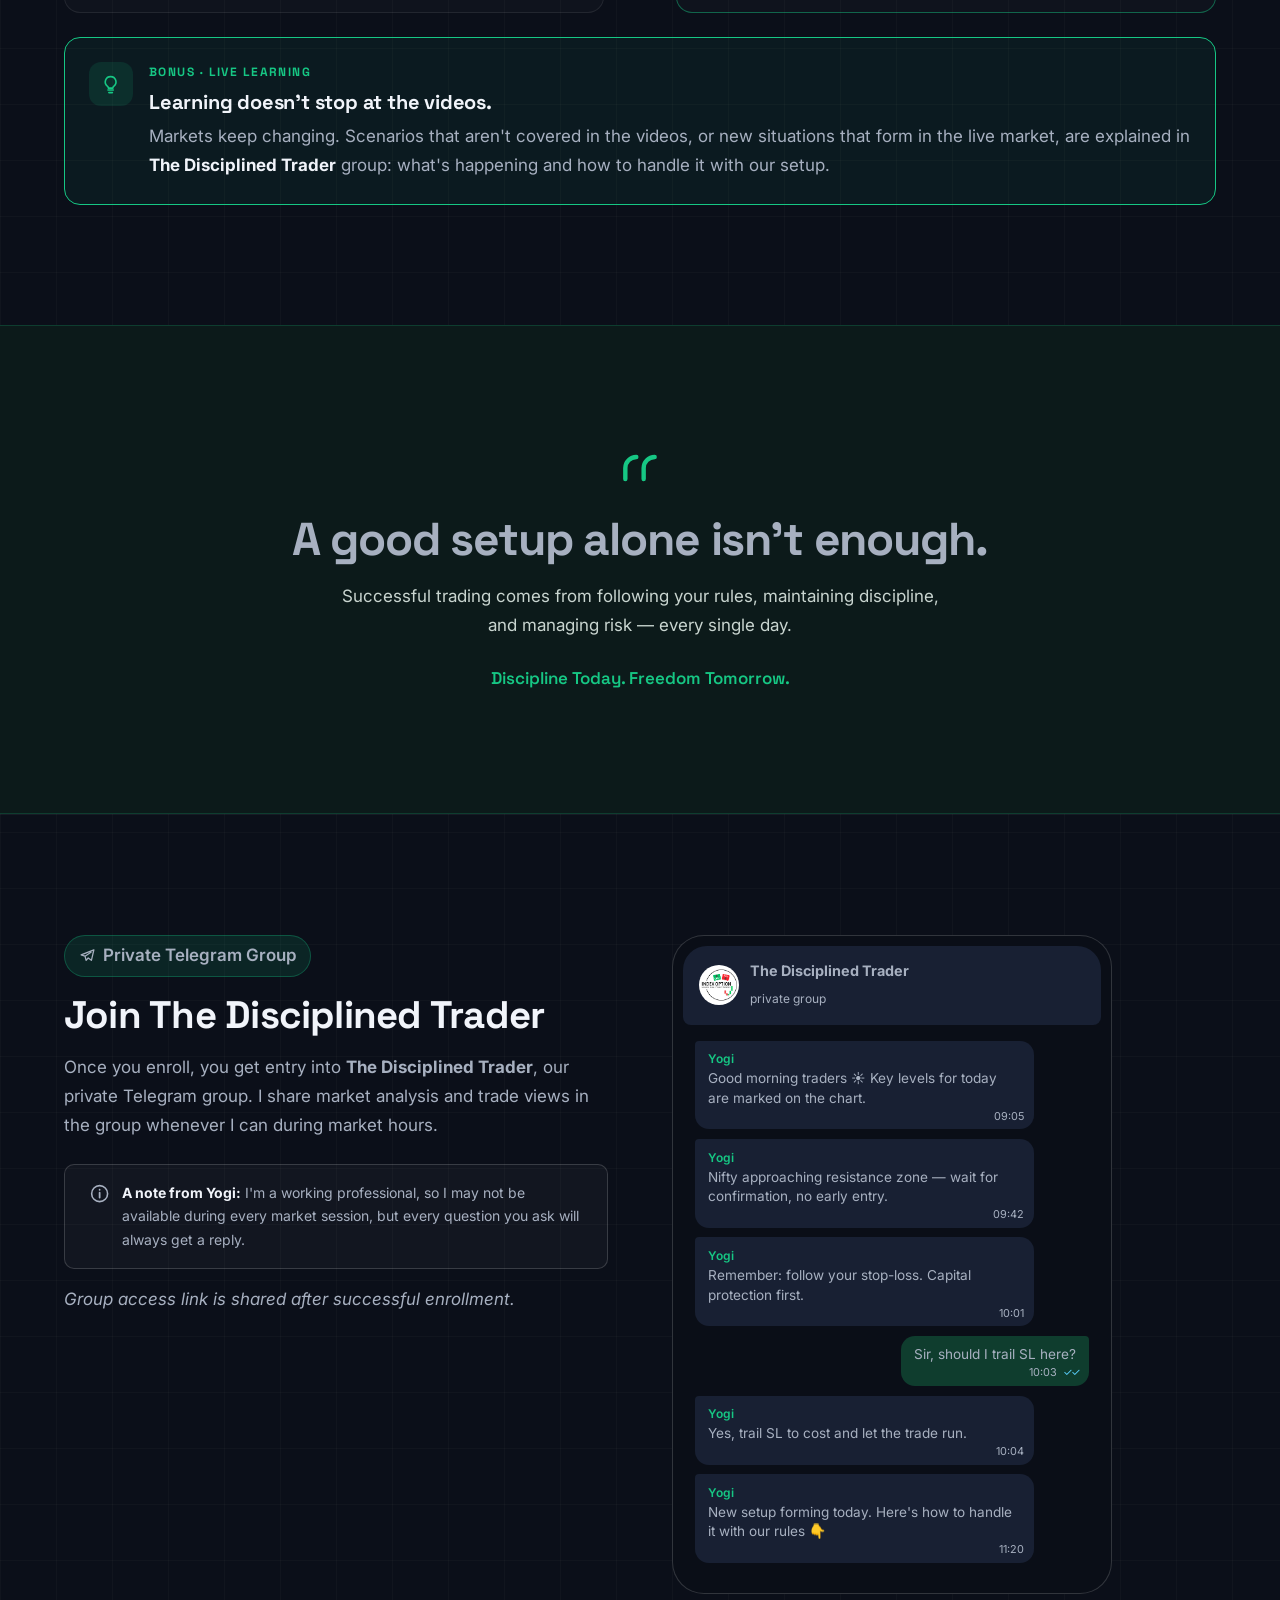
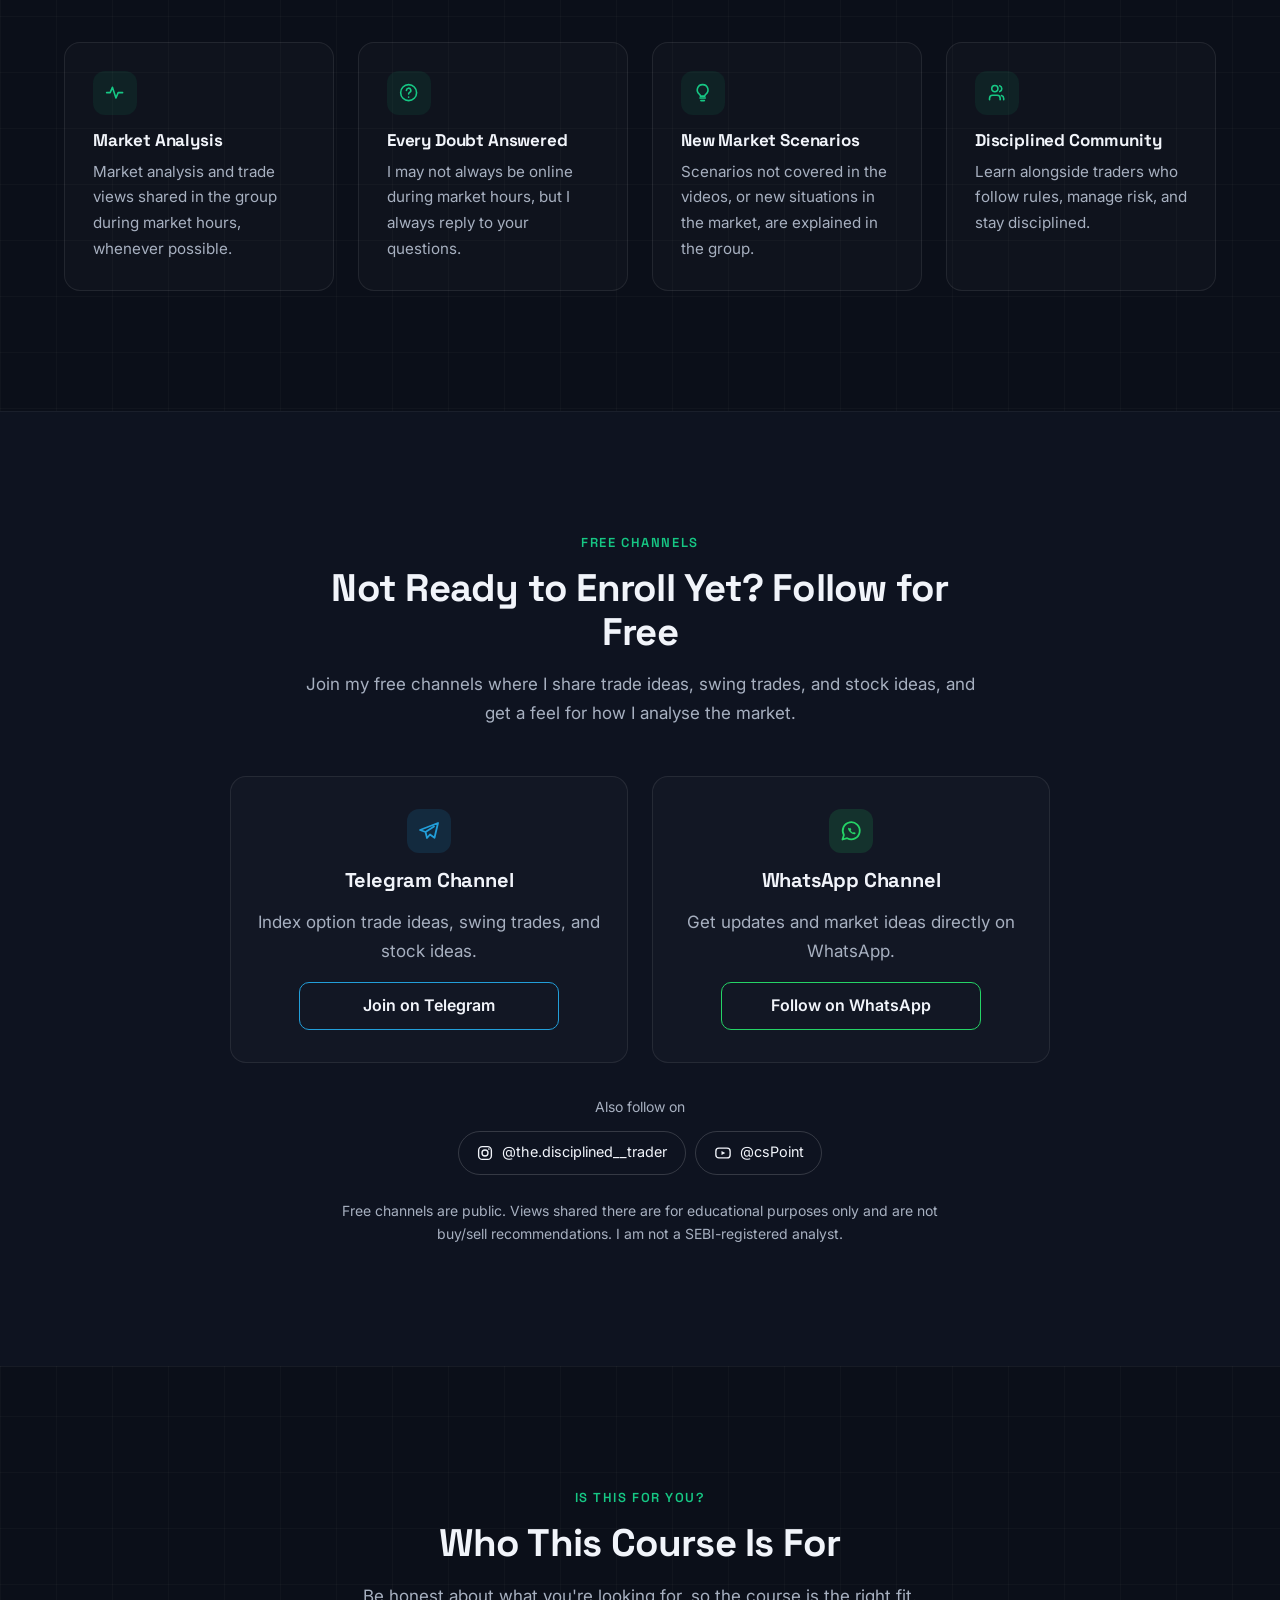
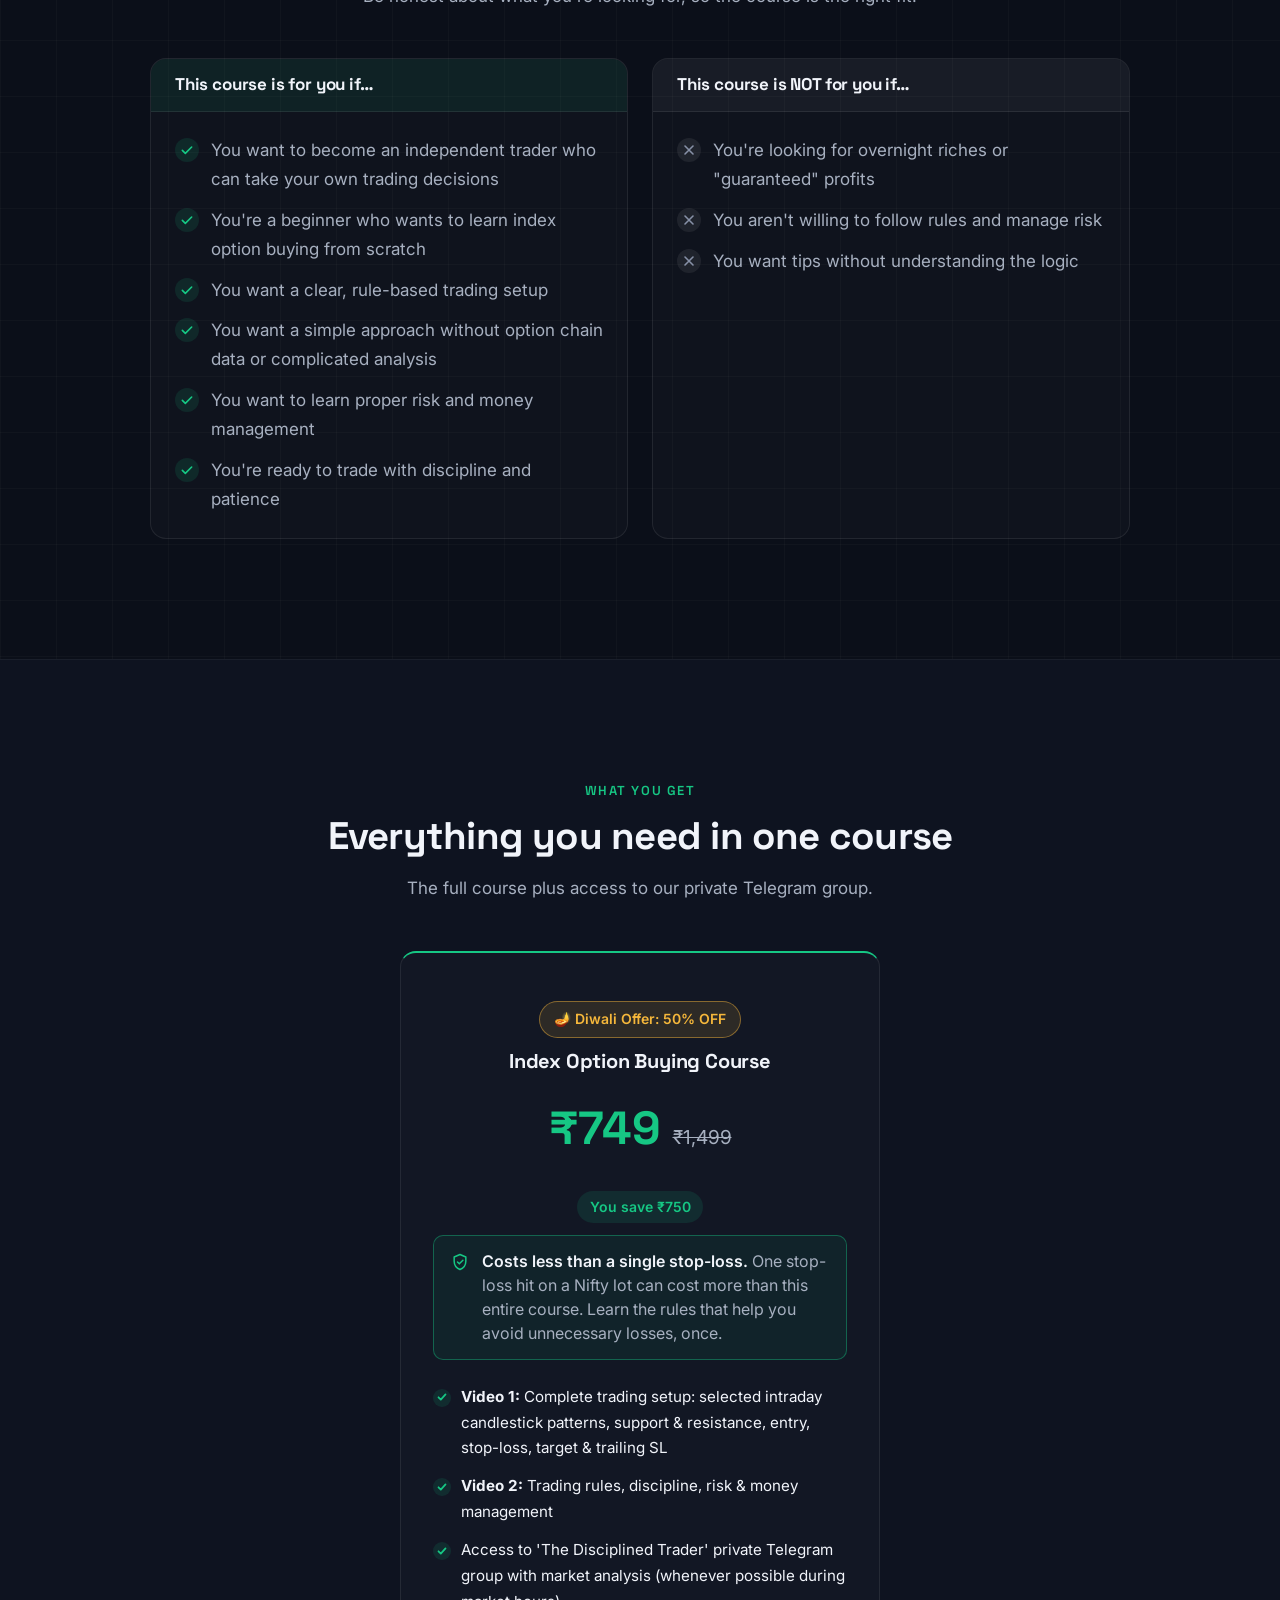
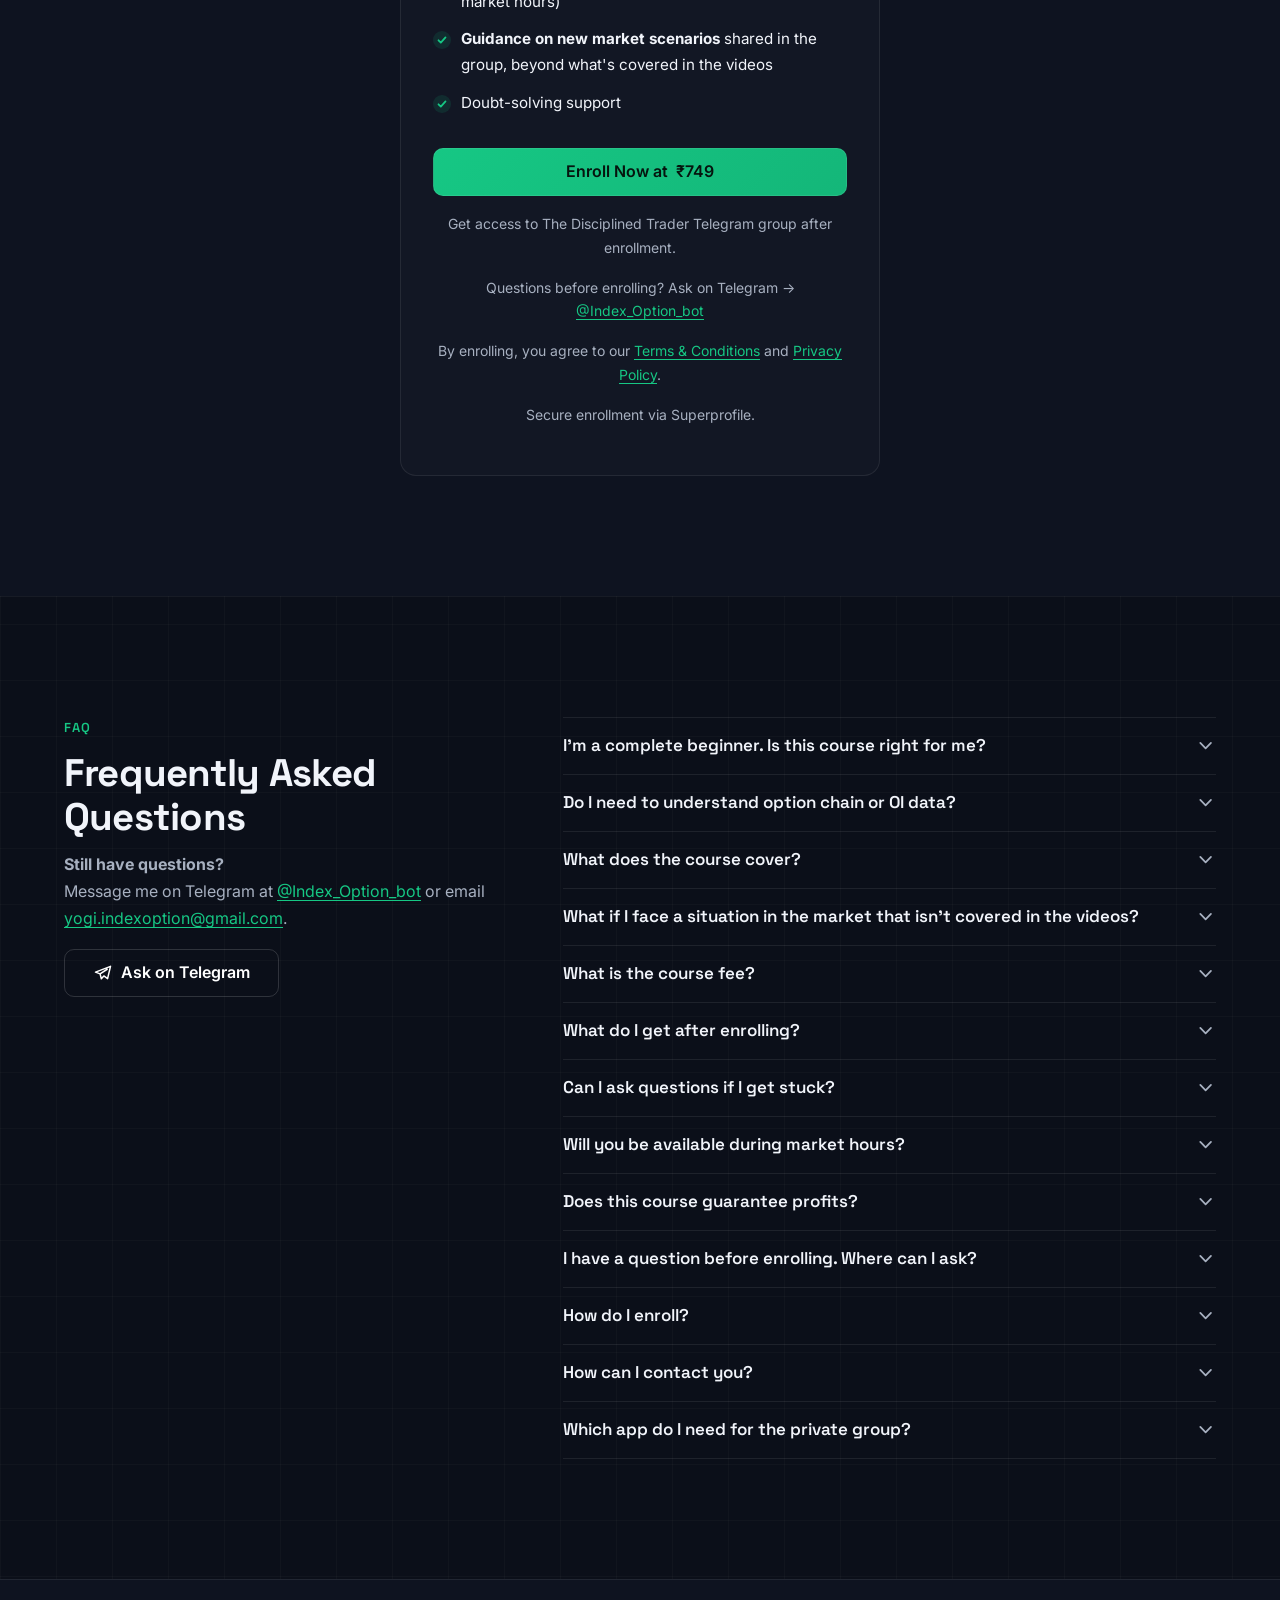
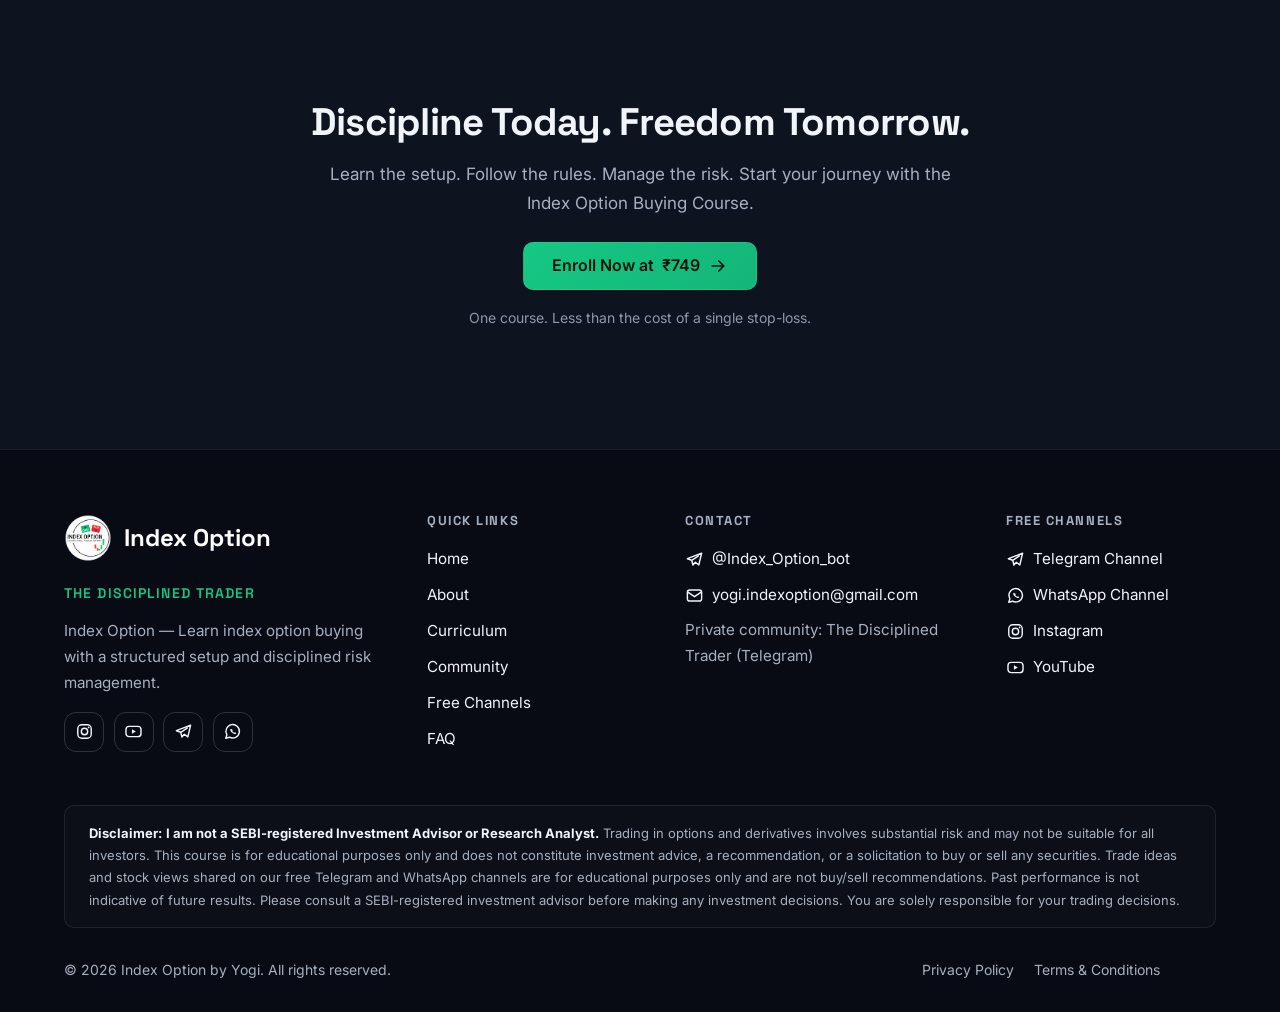
==== commit 0cbb8ed8: "updated the enroll link" ====
--- a/index.html
+++ b/index.html
@@ -37,8 +37,6 @@
 <!-- ===== SVG icon sprite (referenced with <use href="#i-name">) ===== -->
 <svg width="0" height="0" style="position:absolute" aria-hidden="true" focusable="false">
   <defs>
-    <symbol id="i-layers" viewBox="0 0 24 24"><path d="m12 3 9 5-9 5-9-5 9-5Z M3 13l9 5 9-5 M3 17.5l9 5 9-5" fill="none" stroke="currentColor" stroke-width="1.8" stroke-linecap="round" stroke-linejoin="round"/></symbol>
-    <symbol id="i-sliders" viewBox="0 0 24 24"><path d="M4 7h10M18 7h2M4 17h2M10 17h10M14 4v6M6 14v6" fill="none" stroke="currentColor" stroke-width="1.8" stroke-linecap="round"/></symbol>
     <symbol id="i-shield" viewBox="0 0 24 24"><path d="M12 3 5 6v5c0 4.5 3 8.3 7 10 4-1.7 7-5.5 7-10V6l-7-3Zm-3 9 2.2 2.2L15.5 10" fill="none" stroke="currentColor" stroke-width="1.8" stroke-linecap="round" stroke-linejoin="round"/></symbol>
     <symbol id="i-users" viewBox="0 0 24 24"><path d="M16 20v-1.5a3.5 3.5 0 0 0-3.5-3.5h-5A3.5 3.5 0 0 0 4 18.5V20M10 11a3.5 3.5 0 1 0 0-7 3.5 3.5 0 0 0 0 7ZM20 20v-1.5a3.5 3.5 0 0 0-2.5-3.3M15.5 4.2a3.5 3.5 0 0 1 0 6.6" fill="none" stroke="currentColor" stroke-width="1.8" stroke-linecap="round" stroke-linejoin="round"/></symbol>
     <symbol id="i-candles" viewBox="0 0 24 24"><path d="M7 3v18M17 3v18" stroke="currentColor" stroke-width="1.8" stroke-linecap="round"/><rect x="4" y="8" width="6" height="8" rx="1.5" fill="none" stroke="currentColor" stroke-width="1.8"/><rect x="14" y="6" width="6" height="7" rx="1.5" fill="none" stroke="currentColor" stroke-width="1.8"/></symbol>
@@ -70,7 +68,7 @@
 
 <!-- Offer bar: shown by JS only while CONFIG.pricing offer is active -->
 <div class="offer-bar" id="offer-bar" hidden>
-  <a class="offer-bar__link" href="#pricing">
+  <a class="offer-bar__link" href="#pricing" data-enroll>
     <span class="offer-bar__full">🪔 <span data-price="label"></span>: Get the course at <b data-price="offer"></b> (<span data-price="percent"></span>% OFF) — Enroll Now →</span>
     <span class="offer-bar__short">🪔 <span data-price="label"></span>: <b data-price="offer"></b> (<span data-price="percent"></span>% OFF) →</span>
   </a>
@@ -119,13 +117,7 @@
           <svg class="icon" aria-hidden="true"><use href="#i-play"/></svg> Watch Intro Video
         </button>
       </div>
-      <p class="hero__offer reveal"><span data-offer-only hidden><span data-price="labelSentence"></span>: <b data-price="offer"></b> <s data-price="original"></s> · </span><span data-offer-off hidden><b data-price="original"></b> · </span>less than the cost of one stop-loss</p>
-      <ul class="stats reveal">
-        <li><svg class="icon" aria-hidden="true"><use href="#i-layers"/></svg>2 Focused Video Lessons</li>
-        <li><svg class="icon" aria-hidden="true"><use href="#i-sliders"/></svg>Simple Price Action</li>
-        <li><svg class="icon" aria-hidden="true"><use href="#i-shield"/></svg>Risk &amp; Money Management</li>
-        <li><svg class="icon" aria-hidden="true"><use href="#i-users"/></svg>Private Telegram Group</li>
-      </ul>
+      <div class="hero__offer reveal"><p class="hero__price"><span data-offer-only hidden><span data-price="labelSentence"></span>: <b data-price="offer"></b> <s data-price="original"></s></span><span data-offer-off hidden><b data-price="original"></b></span></p><span class="pill"><svg class="icon" aria-hidden="true" viewBox="0 0 24 24" fill="none" stroke="currentColor" stroke-width="1.8" stroke-linecap="round" stroke-linejoin="round"><path d="M12 3 5 6v5c0 4.5 3 8.3 7 10 4-1.7 7-5.5 7-10V6l-7-3Z"/><path d="m9 12 2.2 2.2L15.5 10"/></svg>Less than the cost of one stop-loss</span></div>
     </div>
 
     <!-- Animated candlestick chart (pure SVG; animation in CSS) -->
@@ -176,12 +168,6 @@
       <p class="reveal">I've designed this course so that even if you're a beginner — someone who doesn't have much trading knowledge — it will be genuinely helpful for you.</p>
       <p class="reveal">The course is divided into <strong>two focused videos</strong>. In the first, you'll learn the complete trading setup — including <strong>the few candlestick patterns</strong> and the support &amp; resistance levels it's built on. In the second, you'll learn the trading rules, discipline, and risk &amp; money management that turn a good setup into consistent trading.</p>
       <p class="reveal">This program is especially beneficial for anyone who wants to become an <strong>independent trader</strong> — someone who can read the chart, plan their own trades, and manage risk with confidence, without depending on tips or calls.</p>
-
-      <!-- Intro video preview (opens the video modal; thumbnail set in js/main.js) -->
-      <button type="button" class="video-preview reveal" id="video-preview" aria-label="Play intro video">
-        <img id="video-preview-img" src="https://i.ytimg.com/vi/1wBa1sUbl30/maxresdefault.jpg" alt="Index Option Buying Course — intro video" width="1280" height="720" loading="lazy" decoding="async">
-        <span class="video-preview__play" aria-hidden="true"><svg class="icon" aria-hidden="true"><use href="#i-play"/></svg></span>
-      </button>
     </div>
 
     <!-- Instructor card. EDIT: name in CONFIG (js/main.js); photo at images/Yogi.jpg -->
@@ -303,51 +289,57 @@
 
 <!-- ===================== 6. COMMUNITY ===================== -->
 <section class="section" id="community">
-  <div class="container community">
-    <div class="community__text">
-      <p class="badge badge--pill reveal"><svg class="icon" aria-hidden="true"><use href="#i-telegram"/></svg>Private Telegram Group</p>
-      <h2 class="reveal">Join "The Disciplined Trader" — Our Private Telegram Group</h2>
-      <p class="reveal">Once you enroll, you get entry into <strong>The Disciplined Trader</strong>, our private Telegram group. I share market analysis and trade views in the group whenever I can during market hours.</p>
-      <p class="reveal">I'm a working professional, so there may be times when I'm not available during the live market — but <strong>every question you ask will always get a reply.</strong></p>
-
-      <div class="features">
-        <article class="card feature reveal">
-          <span class="feature__icon"><svg class="icon" aria-hidden="true"><use href="#i-pulse"/></svg></span>
-          <div><h3>Market Analysis</h3><p>Market analysis and trade views shared in the group, during market hours whenever possible.</p></div>
-        </article>
-        <article class="card feature reveal">
-          <span class="feature__icon"><svg class="icon" aria-hidden="true"><use href="#i-help"/></svg></span>
-          <div><h3>Every Doubt Answered</h3><p>I may not always be online during market hours, but I always reply to your questions.</p></div>
-        </article>
-        <article class="card feature reveal">
-          <span class="feature__icon"><svg class="icon" aria-hidden="true"><use href="#i-users"/></svg></span>
-          <div><h3>Disciplined Community</h3><p>Learn alongside traders who follow rules, manage risk, and stay disciplined.</p></div>
-        </article>
-        <article class="card feature reveal">
-          <span class="feature__icon"><svg class="icon" aria-hidden="true"><use href="#i-bulb"/></svg></span>
-          <div><h3>New Market Scenarios</h3><p>When a new situation forms in the market, or a scenario not covered in the videos, I explain in the group how to handle it, during live market hours whenever possible.</p></div>
-        </article>
-      </div>
-      <aside class="info-note reveal" aria-label="Availability note">
-        <svg class="icon" aria-hidden="true"><use href="#i-info"/></svg>
-        <p><strong>A note from Yogi:</strong> I'm a working professional, so I may not be available during every market session. But no question goes unanswered. I personally reply to all your doubts.</p>
-      </aside>
-      <p class="community__note reveal">Group access link is shared after successful enrollment.</p>
-    </div>
-
-    <!-- Telegram-style group chat mockup (decorative; no real link) -->
-    <div class="phone reveal" aria-hidden="true">
-      <div class="phone__bar">
-        <img class="phone__avatar" src="images/logo.png" alt="" width="40" height="40" loading="lazy">
-        <div><strong>The Disciplined Trader</strong><small>private group</small></div>
-      </div>
-      <div class="phone__body">
-        <p class="msg"><span class="msg__from">Yogi</span>Good morning traders ☀️ Key levels for today are marked on the chart.<time>09:05</time></p>
-        <p class="msg"><span class="msg__from">Yogi</span>Nifty approaching resistance zone — wait for confirmation, no early entry.<time>09:42</time></p>
-        <p class="msg"><span class="msg__from">Yogi</span>Remember: follow your stop-loss. Capital protection first.<time>10:01</time></p>
-        <p class="msg msg--me">Sir, should I trail SL here?<time>10:03 <span class="ticks">✓✓</span></time></p>
-        <p class="msg"><span class="msg__from">Yogi</span>Yes, trail SL to cost and let the trade run.<time>10:04</time></p>
-      </div>
+  <div class="container">
+    <div class="community">
+      <div class="community__text">
+        <p class="badge badge--pill reveal"><svg class="icon" aria-hidden="true"><use href="#i-telegram"/></svg>Private Telegram Group</p>
+        <h2 class="reveal">Join The Disciplined Trader</h2>
+        <p class="reveal">Once you enroll, you get entry into <strong>The Disciplined Trader</strong>, our private Telegram group. I share market analysis and trade views in the group whenever I can during market hours.</p>
+        <aside class="info-note reveal" aria-label="Availability note">
+          <svg class="icon" aria-hidden="true"><use href="#i-info"/></svg>
+          <p><strong>A note from Yogi:</strong> I'm a working professional, so I may not be available during every market session, but every question you ask will always get a reply.</p>
+        </aside>
+        <p class="community__note reveal">Group access link is shared after successful enrollment.</p>
+      </div>
+
+      <!-- Telegram-style group chat mockup (decorative; no real link) -->
+      <div class="phone reveal" aria-hidden="true">
+        <div class="phone__bar">
+          <img class="phone__avatar" src="images/logo.png" alt="" width="40" height="40" loading="lazy">
+          <div><strong>The Disciplined Trader</strong><small>private group</small></div>
+        </div>
+        <div class="phone__body">
+          <p class="msg"><span class="msg__from">Yogi</span>Good morning traders ☀️ Key levels for today are marked on the chart.<time>09:05</time></p>
+          <p class="msg"><span class="msg__from">Yogi</span>Nifty approaching resistance zone — wait for confirmation, no early entry.<time>09:42</time></p>
+          <p class="msg"><span class="msg__from">Yogi</span>Remember: follow your stop-loss. Capital protection first.<time>10:01</time></p>
+          <p class="msg msg--me">Sir, should I trail SL here?<time>10:03 <span class="ticks">✓✓</span></time></p>
+          <p class="msg"><span class="msg__from">Yogi</span>Yes, trail SL to cost and let the trade run.<time>10:04</time></p>
+          <p class="msg"><span class="msg__from">Yogi</span>New setup forming today. Here's how to handle it with our rules 👇<time>11:20</time></p>
+        </div>
+      </div>
+    </div>
+
+    <div class="features">
+      <article class="card feature reveal">
+        <span class="feature__icon"><svg class="icon" aria-hidden="true"><use href="#i-pulse"/></svg></span>
+        <h3>Market Analysis</h3>
+        <p>Market analysis and trade views shared in the group during market hours, whenever possible.</p>
+      </article>
+      <article class="card feature reveal">
+        <span class="feature__icon"><svg class="icon" aria-hidden="true"><use href="#i-help"/></svg></span>
+        <h3>Every Doubt Answered</h3>
+        <p>I may not always be online during market hours, but I always reply to your questions.</p>
+      </article>
+      <article class="card feature reveal">
+        <span class="feature__icon"><svg class="icon" aria-hidden="true"><use href="#i-bulb"/></svg></span>
+        <h3>New Market Scenarios</h3>
+        <p>Scenarios not covered in the videos, or new situations in the market, are explained in the group.</p>
+      </article>
+      <article class="card feature reveal">
+        <span class="feature__icon"><svg class="icon" aria-hidden="true"><use href="#i-users"/></svg></span>
+        <h3>Disciplined Community</h3>
+        <p>Learn alongside traders who follow rules, manage risk, and stay disciplined.</p>
+      </article>
     </div>
   </div>
 </section>
@@ -451,7 +443,7 @@
       <p class="price-card__note">Get access to The Disciplined Trader Telegram group after enrollment.</p>
       <p class="price-card__note">Questions before enrolling? Ask on Telegram → <a class="text-link" href="https://t.me/Index_Option_bot" data-config-link="telegramBot" target="_blank" rel="noopener noreferrer">@Index_Option_bot</a></p>
       <p class="price-card__note">By enrolling, you agree to our <a class="text-link" href="terms.html">Terms &amp; Conditions</a> and <a class="text-link" href="privacy.html">Privacy Policy</a>.</p>
-      <p class="price-card__note">Secure enrollment via Cosmofeed.</p>
+      <p class="price-card__note">Secure enrollment via Superprofile.</p>
     </div>
   </div>
 </section>
@@ -508,7 +500,7 @@
       </div>
       <div class="acc-item">
         <h3><button type="button" class="acc-btn" id="acc-btn-6" aria-expanded="false" aria-controls="acc-panel-6">How do I enroll?<svg class="icon" aria-hidden="true"><use href="#i-chevron"/></svg></button></h3>
-        <div class="acc-panel" id="acc-panel-6" role="region" aria-labelledby="acc-btn-6"><div><p>Click any 'Enroll Now' button on this page. You'll be taken to our secure Cosmofeed page to complete your enrollment.</p></div></div>
+        <div class="acc-panel" id="acc-panel-6" role="region" aria-labelledby="acc-btn-6"><div><p>Click any 'Enroll Now' button on this page. You'll be taken to our secure Superprofile page to complete your enrollment.</p></div></div>
       </div>
       <div class="acc-item">
         <h3><button type="button" class="acc-btn" id="acc-btn-7" aria-expanded="false" aria-controls="acc-panel-7">How can I contact you?<svg class="icon" aria-hidden="true"><use href="#i-chevron"/></svg></button></h3>
--- a/css/style.css
+++ b/css/style.css
@@ -165,12 +165,7 @@
 .hero__glow { position: absolute; width: min(900px, 140vw); aspect-ratio: 1; top: -25%; left: 50%; transform: translateX(-50%); background: radial-gradient(circle, rgba(22,199,132,.12), transparent 62%); pointer-events: none; }
 .hero__grid { position: relative; display: grid; gap: var(--sp-7); align-items: center; }
 .hero__sub { font-size: var(--fs-lg); color: var(--text-muted); max-width: 40em; }
-.hero__actions { display: flex; flex-direction: column; gap: .75rem; margin: var(--sp-5) 0 var(--sp-6); }
-.stats { display: grid; grid-template-columns: 1fr 1fr; gap: var(--sp-4) 0; }
-.stats li { display: flex; align-items: center; gap: var(--sp-3); padding: 0 var(--sp-4); font-size: 14px; font-weight: 500; line-height: 1.3; color: var(--text); }
-.stats li:nth-child(odd) { padding-left: 0; }
-.stats li:nth-child(even) { border-left: 1px solid var(--card-border); }
-.stats .icon { color: var(--accent); width: 20px; height: 20px; }
+.hero__actions { display: flex; flex-direction: column; gap: .75rem; margin: var(--sp-5) 0 var(--sp-5); }
 
 .hero__visual { background: var(--card-bg); border: 1px solid var(--card-border); border-radius: var(--radius); overflow: hidden; }
 .terminal__bar { display: flex; align-items: center; justify-content: space-between; gap: var(--sp-3); padding: var(--sp-3) var(--sp-4); border-bottom: 1px solid var(--card-border); font-size: 12px; letter-spacing: .04em; color: var(--text-muted); }
@@ -202,12 +197,6 @@
 .about { display: grid; gap: var(--sp-6); align-items: center; }
 .about__text p { color: var(--text-muted); font-size: var(--fs-lg); }
 .about__text h2 { max-width: 16em; }
-.video-preview { position: relative; display: block; width: 100%; max-width: 640px; aspect-ratio: 16 / 9; margin-top: var(--sp-5); padding: 0; border: 1px solid var(--card-border); border-radius: var(--radius); overflow: hidden; background: #000; cursor: pointer; }
-.video-preview img { width: 100%; height: 100%; object-fit: cover; display: block; }
-.video-preview::after { content: ""; position: absolute; inset: 0; background: rgba(4,6,11,.3); pointer-events: none; }
-.video-preview__play { position: absolute; z-index: 1; top: 50%; left: 50%; translate: -50% -50%; display: grid; place-items: center; width: 72px; height: 72px; border-radius: 50%; background: var(--accent-strong); color: #fff; box-shadow: 0 6px 24px rgba(0,0,0,.4); transition: transform .2s var(--ease); }
-.video-preview__play .icon { width: 30px; height: 30px; margin-left: 3px; }
-@media (hover: hover) { .video-preview:hover .video-preview__play { transform: scale(1.1); } }
 .instructor { padding: var(--sp-5); text-align: center; max-width: 340px; margin-inline: auto; width: 100%; }
 .instructor__photo { width: 128px; height: 128px; margin: 0 auto var(--sp-4); border-radius: 50%; overflow: hidden; background: var(--surface-2); border: 2px solid rgba(22,199,132,.5); }
 .instructor__photo img { display: block; width: 100%; height: 100%; object-fit: cover; object-position: center 20%; }
@@ -259,21 +248,22 @@
 .band__text { font-size: var(--fs-lg); color: #C9D5D0; margin: 0 auto; max-width: 36em; }
 
 /* 10. COMMUNITY ------------------------------------------------------------ */
-.community { display: grid; gap: var(--sp-7); align-items: center; }
+.community { display: grid; gap: var(--sp-7); align-items: start; }
 .community__text > p { color: var(--text-muted); font-size: var(--fs-lg); }
-.features { display: grid; gap: var(--sp-3); margin-top: var(--sp-5); grid-auto-rows: 1fr; }
+.features { display: grid; gap: var(--sp-5); margin-top: var(--sp-7); }
 @media (min-width: 641px) { .features { grid-template-columns: 1fr 1fr; } }
-.feature { height: 100%; display: flex; gap: var(--sp-4); align-items: flex-start; padding: var(--sp-4) var(--sp-5); }
-.feature h3 { font-size: 1.0625rem; margin-bottom: 4px; }
+@media (min-width: 1024px) { .features { grid-template-columns: repeat(4, 1fr); } }
+.feature { height: 100%; padding: 28px; }
+.feature h3 { font-size: 1.0625rem; margin: var(--sp-4) 0 var(--sp-2); }
 .feature p { margin: 0; color: var(--text-muted); font-size: .95rem; }
 .feature__icon { display: grid; place-items: center; flex-shrink: 0; width: 44px; height: 44px; border-radius: 12px; background: rgba(22,199,132,.08); color: var(--accent); }
 
-.phone { width: 100%; max-width: 340px; margin-inline: auto; background: #0A0E17; border: 1px solid var(--border-strong); border-radius: 32px; padding: 10px }
+.phone { width: 100%; max-width: 440px; margin-inline: auto; background: #0A0E17; border: 1px solid var(--border-strong); border-radius: 32px; padding: 10px }
 .phone__bar { display: flex; align-items: center; gap: .7rem; padding: .8rem 1rem; background: var(--surface-2); border-radius: 24px 24px 8px 8px; }
 .phone__bar strong { display: block; font-size: .9rem; }
 .phone__bar small { color: var(--text-muted); font-size: .75rem; }
 .phone__avatar { width: 40px; height: 40px; border-radius: 50%; object-fit: cover; background: #fff; flex-shrink: 0; }
-.phone__body { display: flex; flex-direction: column; gap: .6rem; padding: 1rem .75rem 1.25rem; min-height: 340px; }
+.phone__body { display: flex; flex-direction: column; gap: .6rem; padding: 1rem .75rem 1.25rem; }
 .msg { position: relative; max-width: 86%; margin: 0; padding: .6rem .8rem 1.3rem; background: var(--surface-2); border-radius: 4px 14px 14px 14px; font-size: .85rem; line-height: 1.45; }
 .msg__from { display: block; font-size: .75rem; font-weight: 600; color: var(--accent); margin-bottom: .1rem; }
 .msg--me .ticks { color: #5ad1ff; letter-spacing: -.15em; margin-left: .15rem; }
@@ -324,8 +314,12 @@
 .price-save { display: inline-block; margin: calc(-1 * var(--sp-3)) 0 var(--sp-3); padding: .25rem .8rem; border-radius: 999px; font-size: var(--fs-sm); font-weight: 600; color: var(--accent); background: var(--accent-soft); }
 .price-valid { margin: 0 0 var(--sp-4); font-size: var(--fs-sm); color: var(--text-muted); }
 .price__old { text-decoration: line-through; }
-.hero__offer { margin: calc(-1 * var(--sp-4)) 0 var(--sp-5); font-size: var(--fs-sm); color: var(--text-muted); }
-.hero__offer b { color: var(--text); }
+.hero__offer { display: flex; flex-wrap: wrap; align-items: center; gap: var(--sp-3) var(--sp-4); margin: 0; }
+.hero__price { margin: 0; font-size: var(--fs-lg); color: var(--text-muted); }
+.hero__price b { color: var(--text); }
+.pill { display: inline-flex; align-items: center; gap: .45rem; padding: .4rem .9rem; border-radius: 999px; font-size: 14px; font-weight: 500; line-height: 1.3; color: var(--accent); background: rgba(22,199,132,.08); border: 1px solid rgba(22,199,132,.3); }
+.pill .icon { width: 16px; height: 16px; flex: 0 0 auto; }
+@media (min-width: 480px) { .pill { font-size: 15px; } }
 .sticky-cta { display: flex; align-items: center; justify-content: space-between; gap: 1rem; }
 .sticky-cta__price { margin: 0; font-size: 1.1rem; color: var(--text-muted); }
 .sticky-cta__price b { color: var(--accent); font-family: var(--font-head); font-size: 1.35rem; margin-right: .35rem; }
@@ -491,12 +485,8 @@
   .toc a.is-active { color: #FFFFFF; border-left-color: var(--accent); }
   .faq { grid-template-columns: 1fr 1.5fr; gap: var(--sp-8); }
   .hero__grid { grid-template-columns: 1.05fr 1fr; gap: var(--sp-6); }
-  .hero__actions { margin-bottom: var(--sp-7); }
-  .stats { grid-template-columns: repeat(4, 1fr); gap: 0; }
-  .stats li { padding: 0 var(--sp-4); }
-  .stats li:nth-child(odd) { padding-left: var(--sp-4); }
-  .stats li:first-child { padding-left: 0; }
-  .community { grid-template-columns: 1.15fr 1fr; gap: 4rem; }
+  .community { grid-template-columns: 1fr 1fr; gap: 4rem; }
+  .phone { margin-inline: 0 auto; }
   .sticky-cta { display: none; }
   .ask-btn__label { display: block; position: absolute; right: calc(100% + 12px); top: 50%; transform: translateY(-50%); padding: 6px 12px; border-radius: 8px; background: var(--surface-2); border: 1px solid var(--border-strong); color: var(--text); font-size: 13px; font-weight: 500; white-space: nowrap; opacity: 0; visibility: hidden; transition: opacity .2s, visibility .2s; pointer-events: none; }
   .to-top { bottom: 88px; right: 24px; }
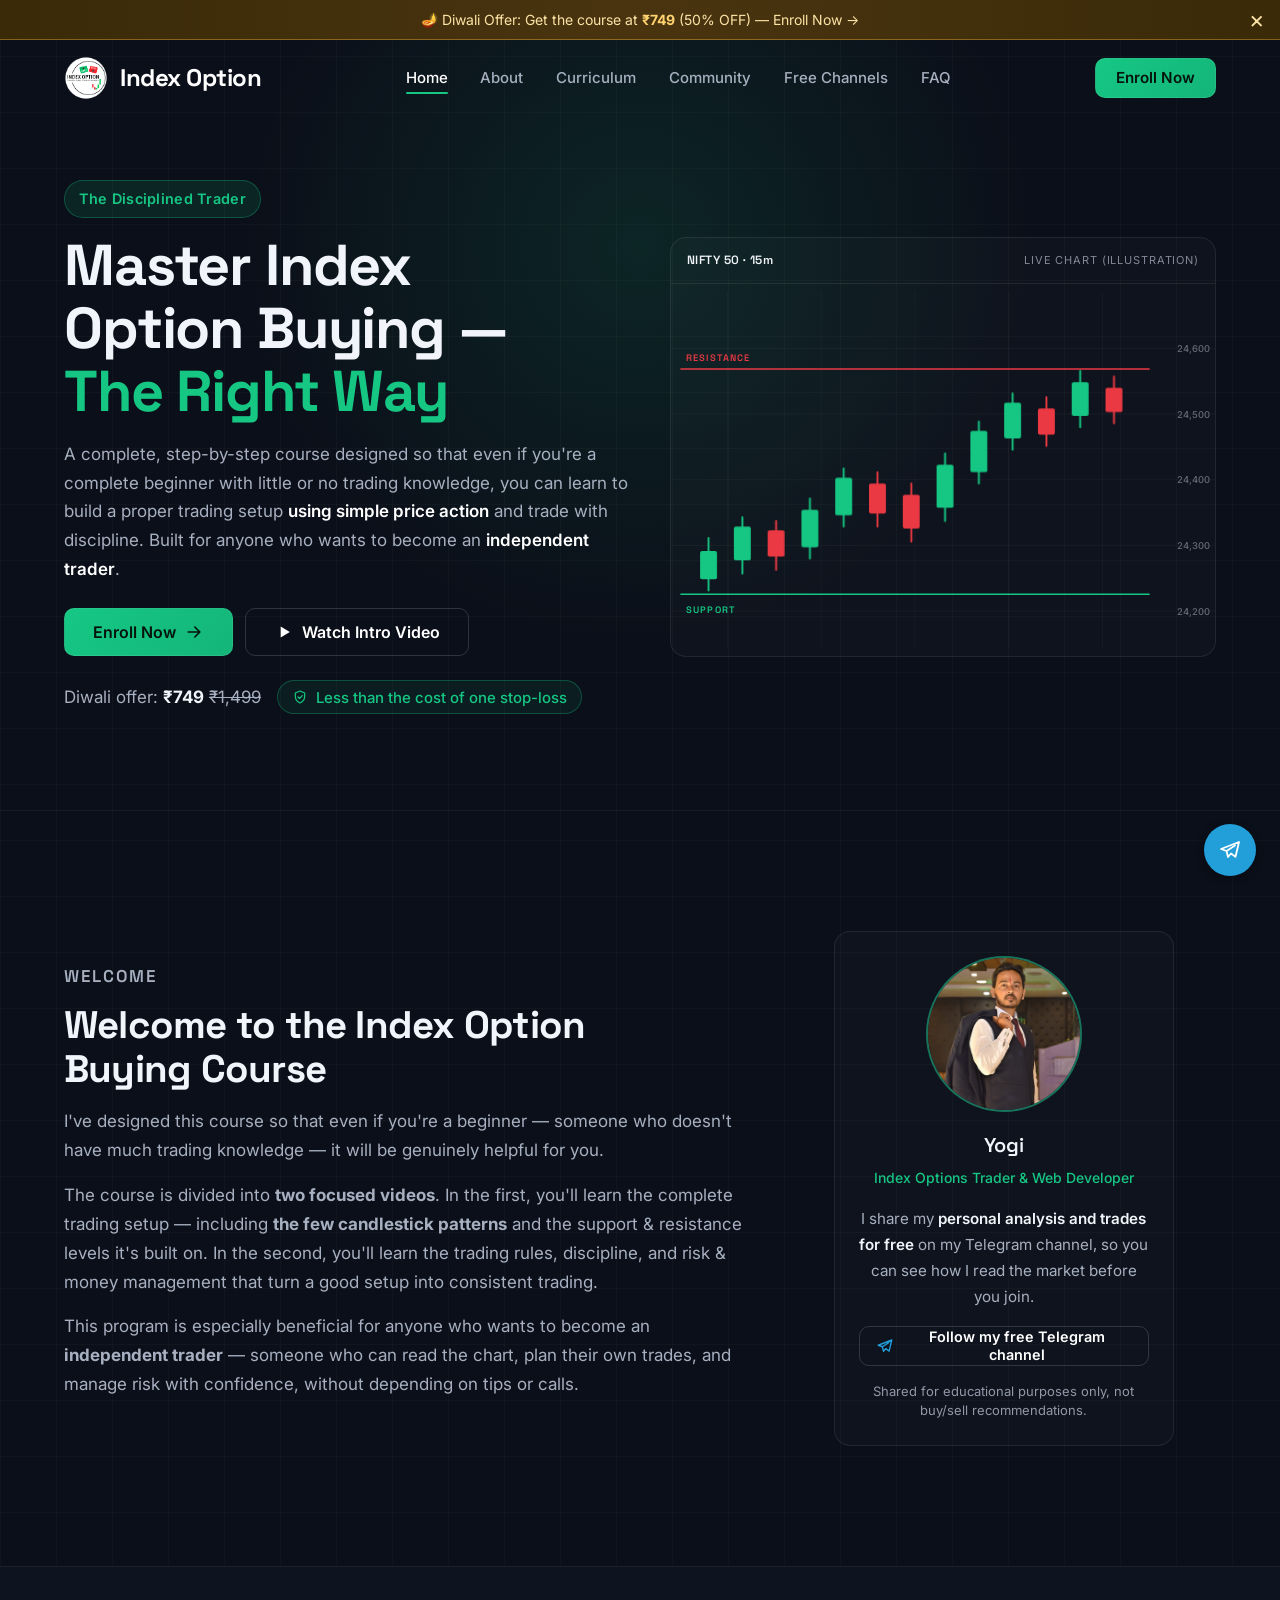
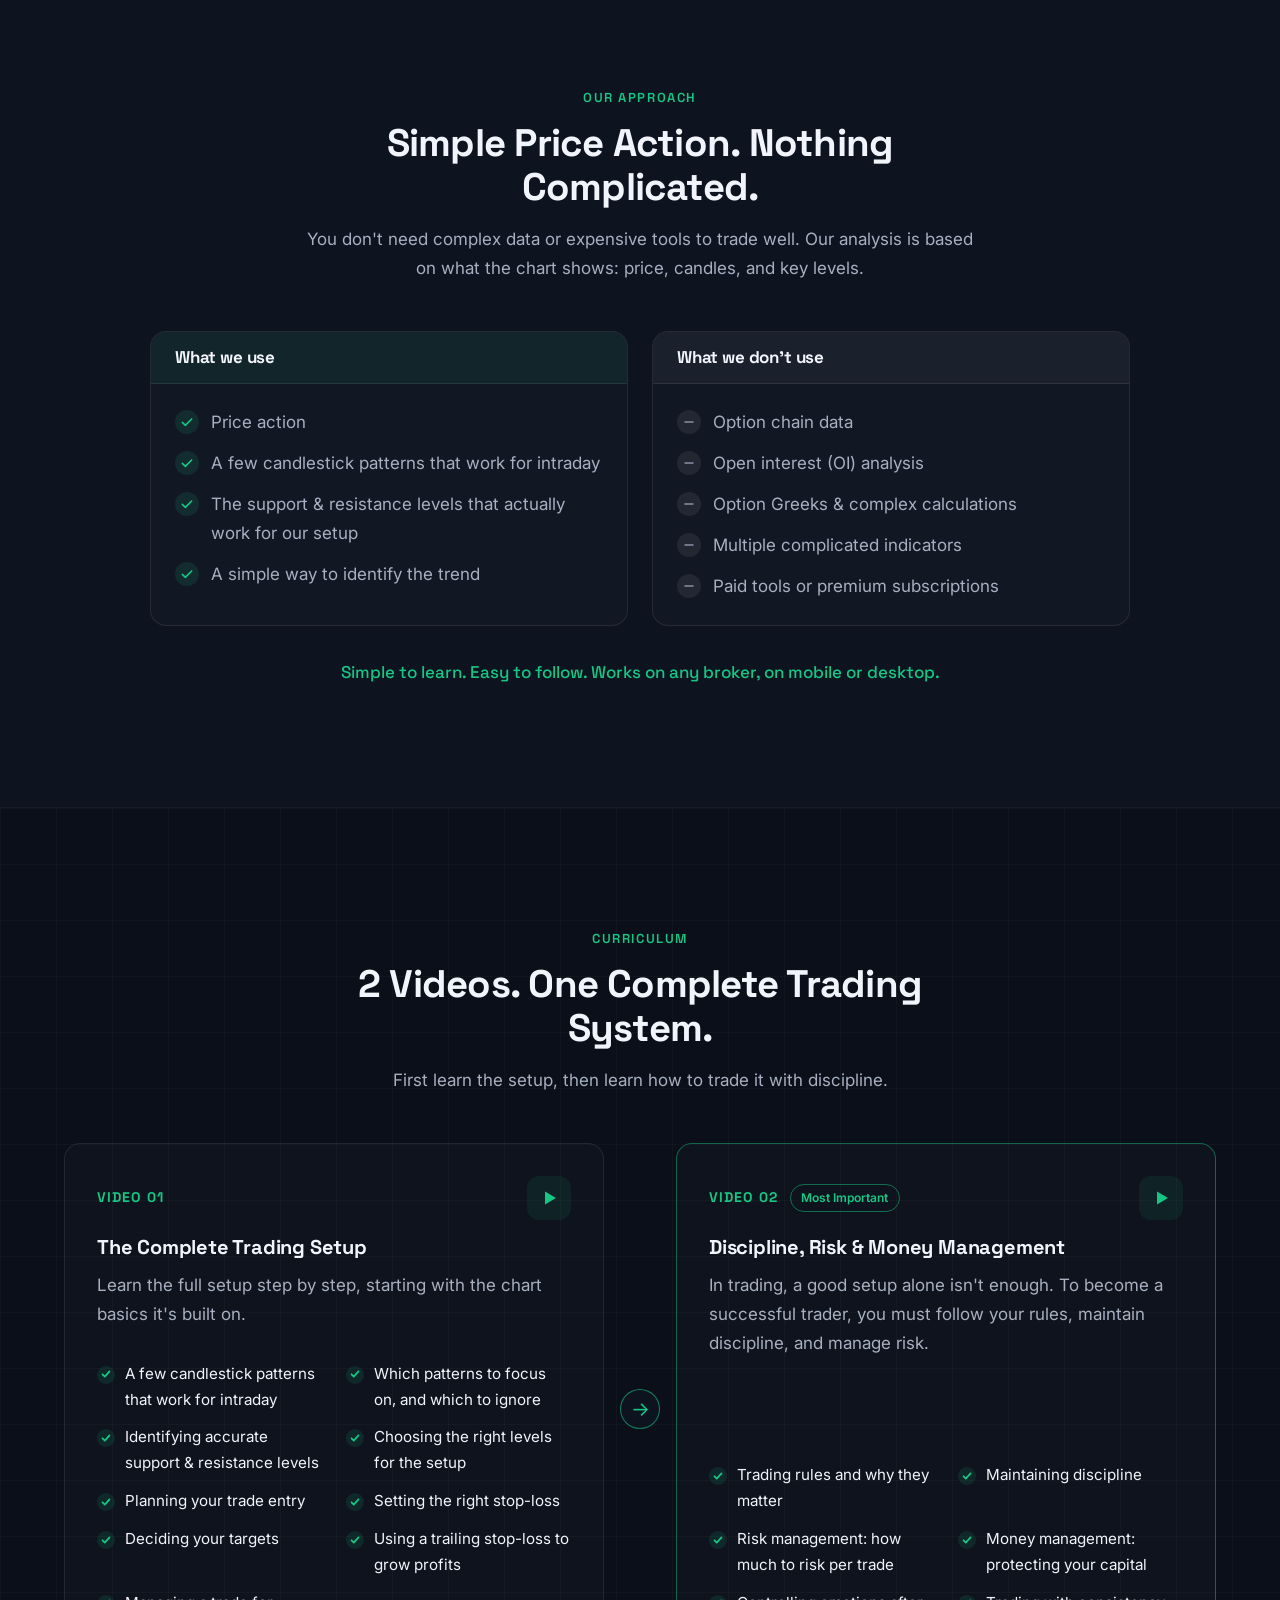
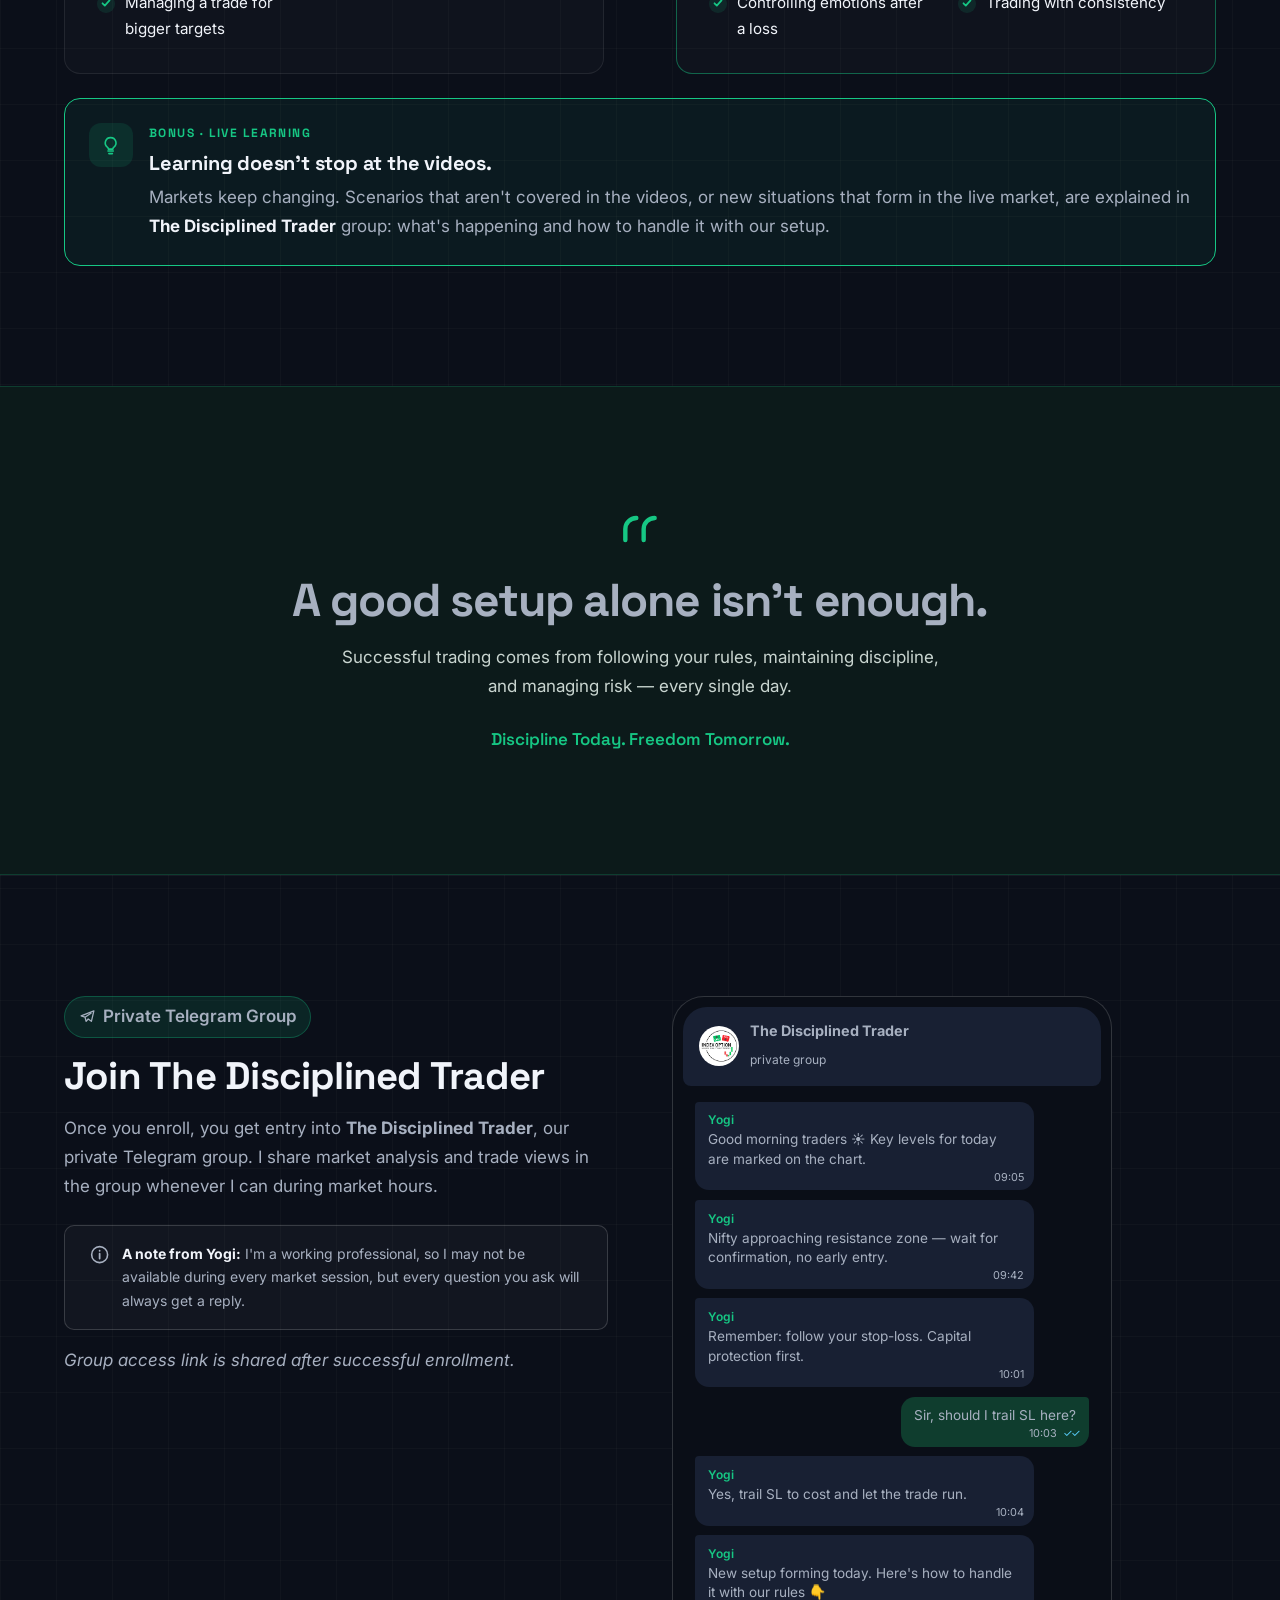
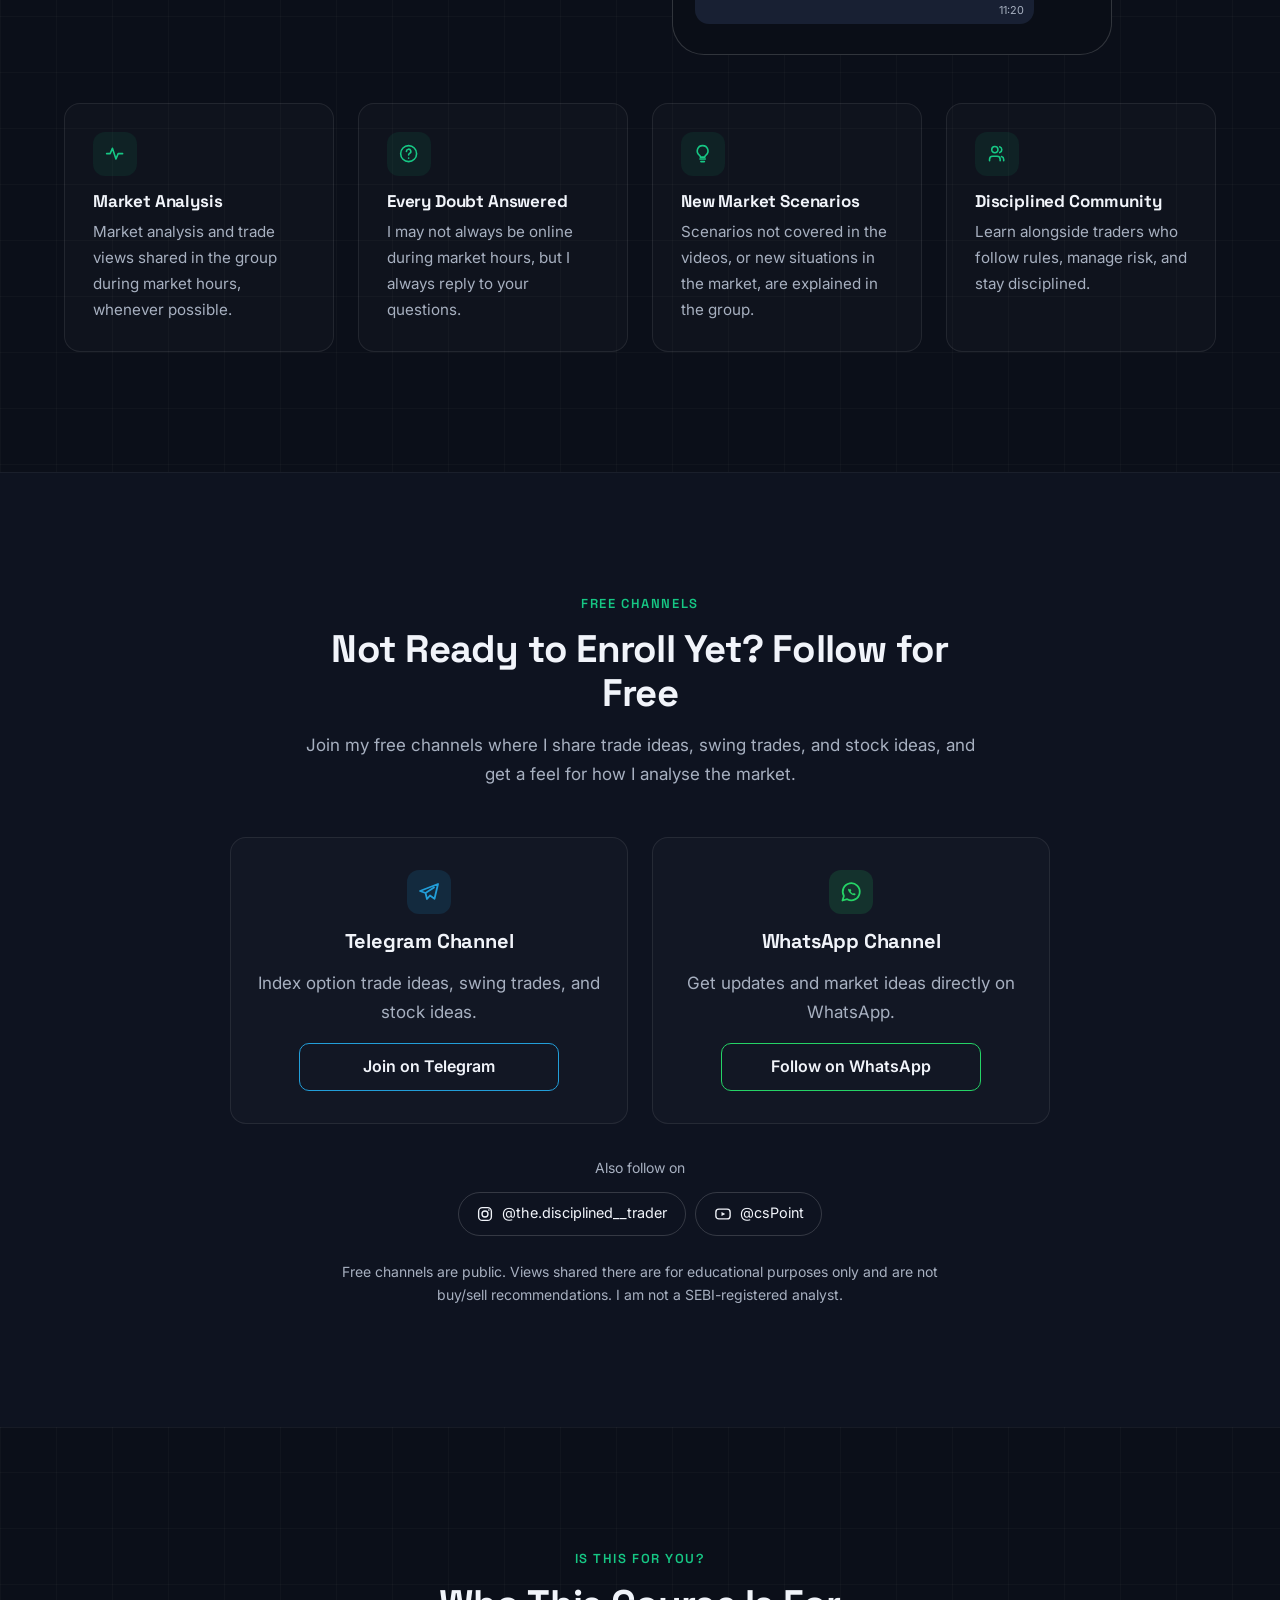
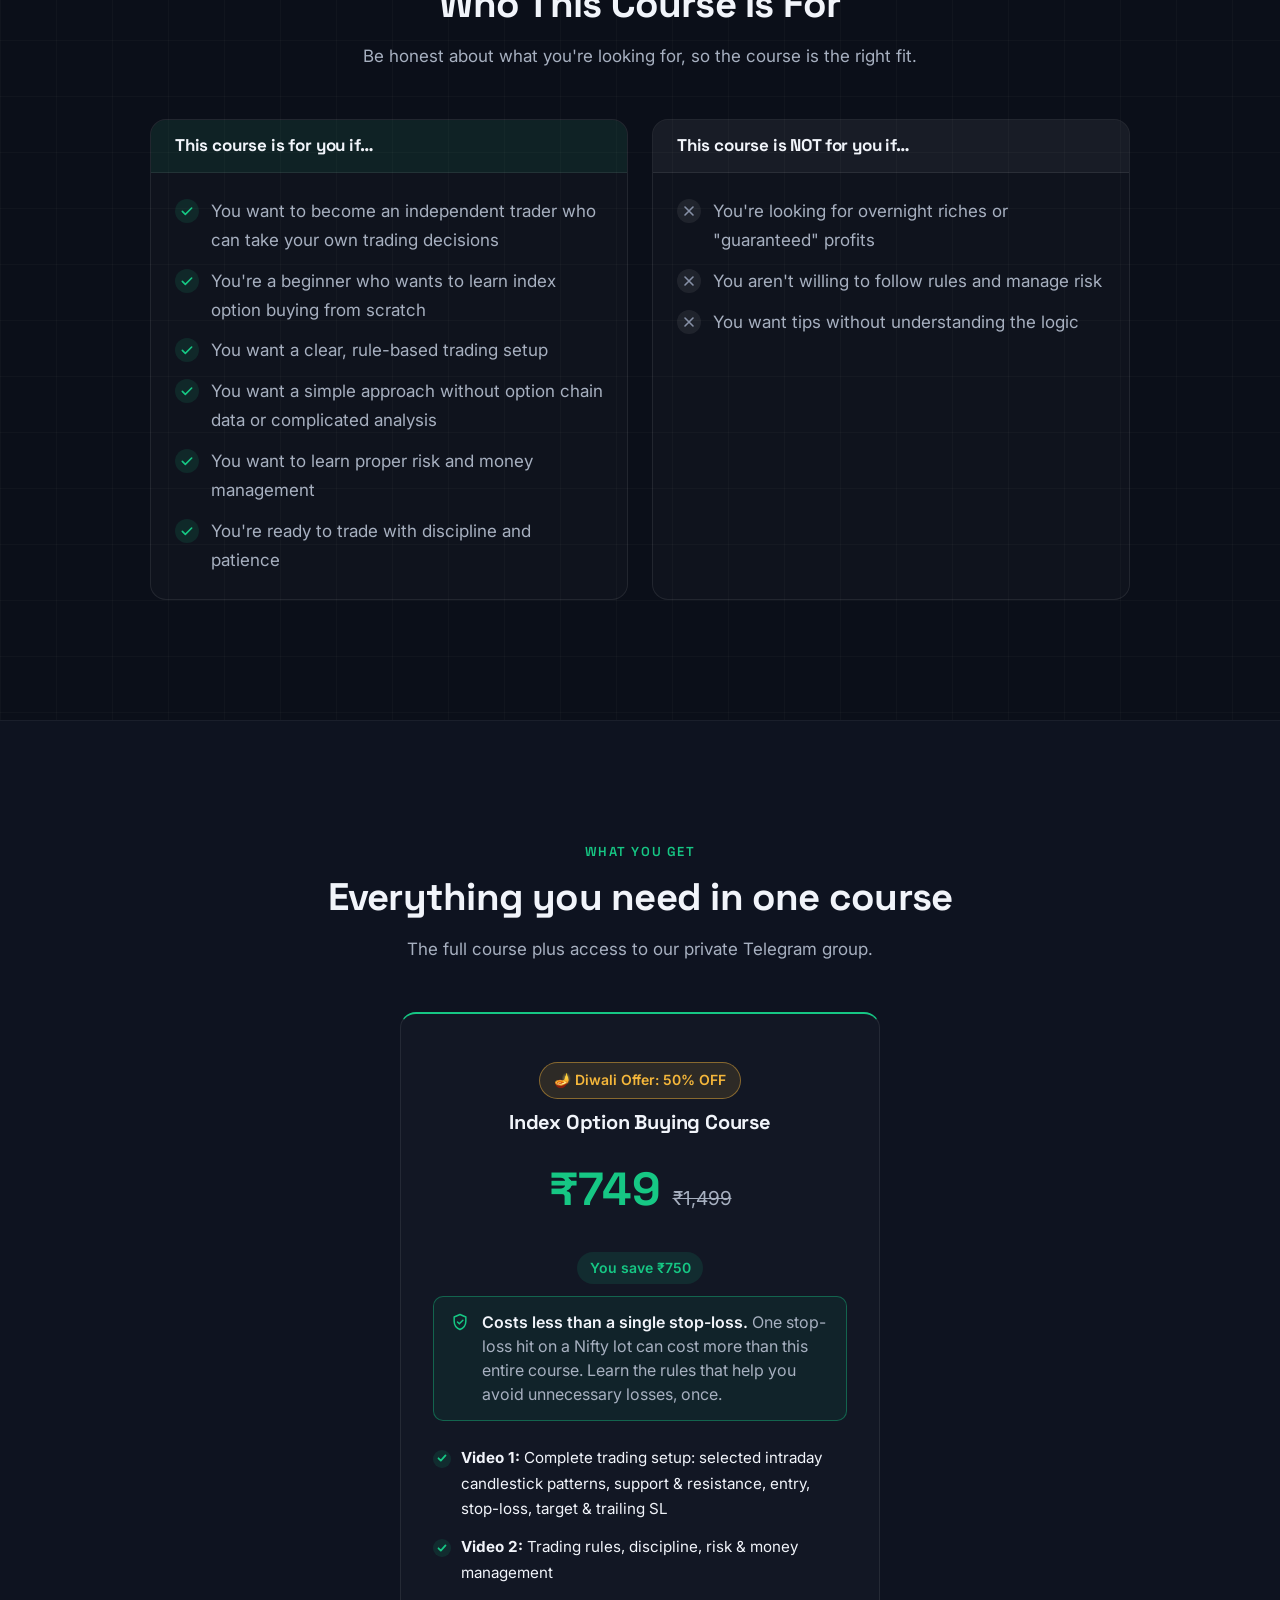
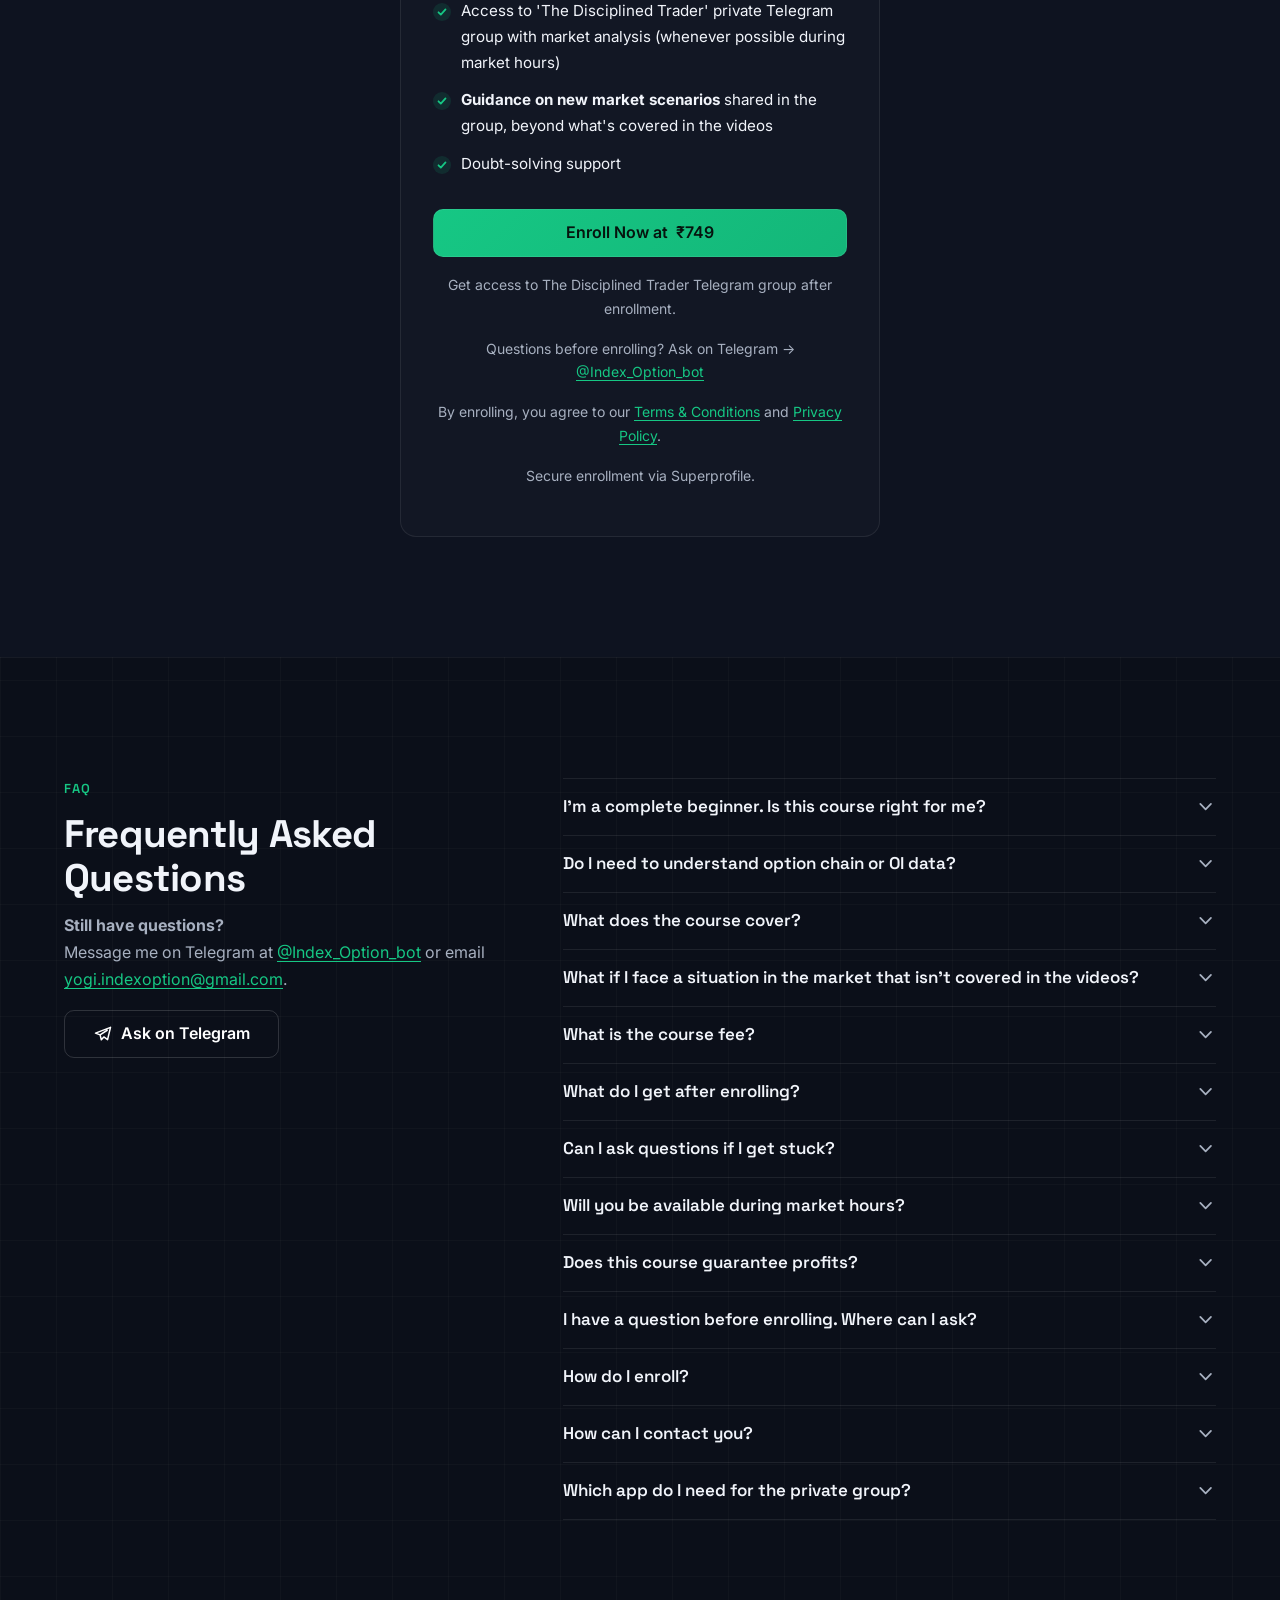
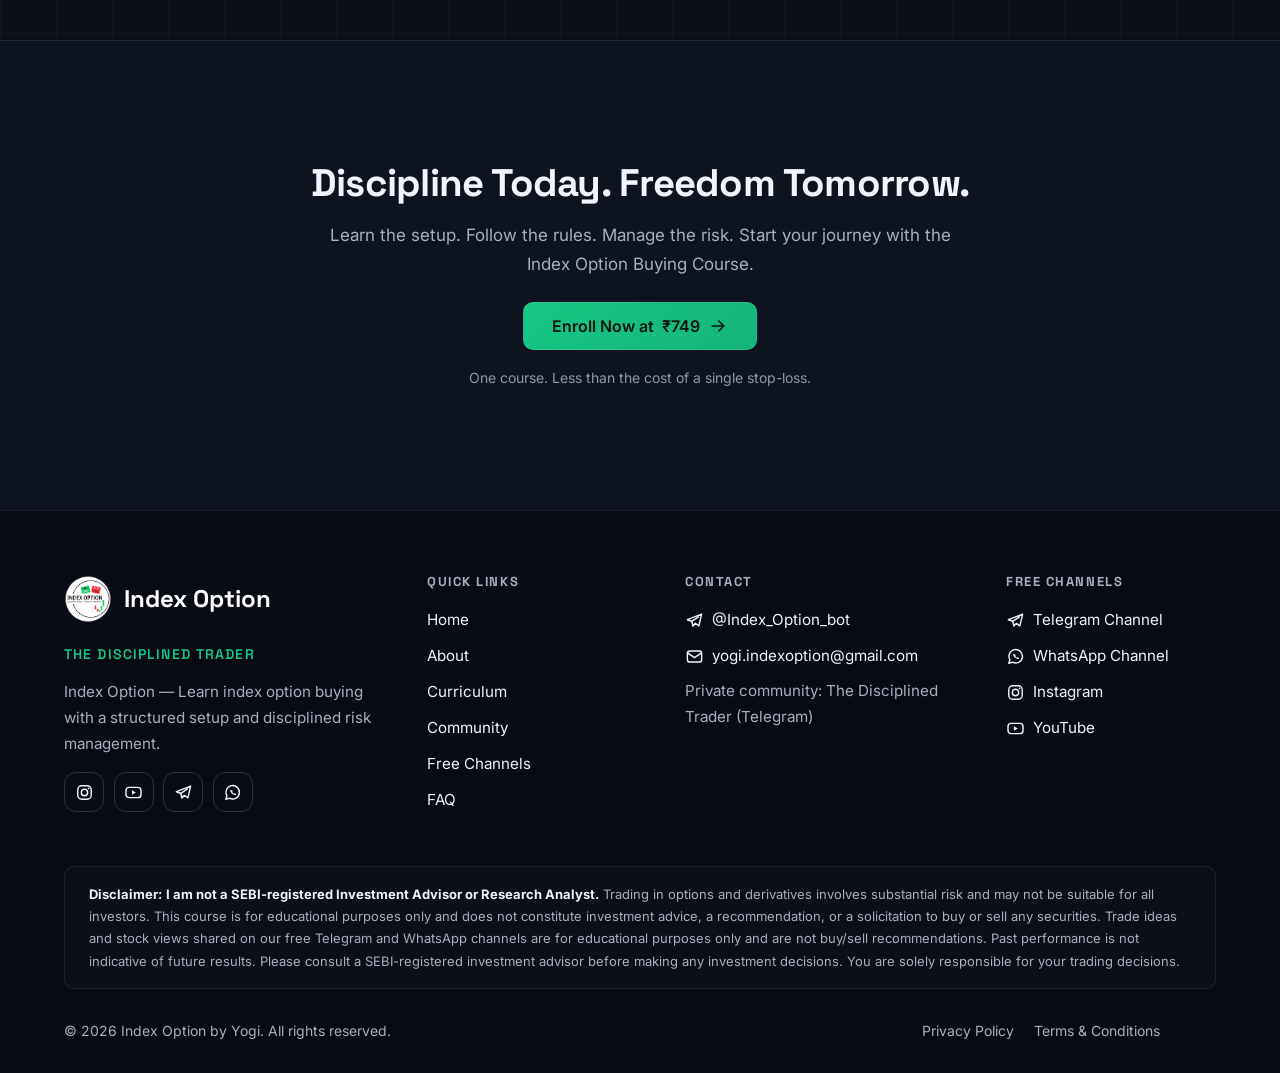
==== commit 4d828a6e: "remove educator word" ====
--- a/index.html
+++ b/index.html
@@ -173,11 +173,13 @@
     <!-- Instructor card. EDIT: name in CONFIG (js/main.js); photo at images/Yogi.jpg -->
     <aside class="instructor card reveal" aria-label="Instructor">
       <div class="instructor__photo">
-        <img src="images/Yogi.jpg" alt="Yogi — Index Options Trader &amp; Educator" width="320" height="480" loading="lazy" decoding="async">
+        <img src="images/Yogi.jpg" alt="Yogi — Index Options Trader &amp; Web Developer" width="320" height="480" loading="lazy" decoding="async">
       </div>
       <p class="instructor__name" data-config-text="instructorName">Yogi</p>
-      <p class="instructor__role">Index Options Trader &amp; Educator</p>
-      <p class="instructor__bio">I share market analysis with the members of our private group whenever I can during market hours, and help them build a disciplined, rule-based trading approach.</p>
+      <p class="instructor__role">Index Options Trader &amp; Web Developer</p>
+      <p class="instructor__bio">I share my <strong>personal analysis and trades for free</strong> on my Telegram channel, so you can see how I read the market before you join.</p>
+      <a class="btn btn--ghost btn--sm instructor__btn" href="https://t.me/trade_index_option" data-config-link="telegramChannel" target="_blank" rel="noopener noreferrer"><svg class="icon" aria-hidden="true"><use href="#i-telegram"/></svg>Follow my free Telegram channel</a>
+      <p class="instructor__disclaimer">Shared for educational purposes only, not buy/sell recommendations.</p>
     </aside>
   </div>
 </section>
--- a/css/style.css
+++ b/css/style.css
@@ -201,8 +201,12 @@
 .instructor__photo { width: 128px; height: 128px; margin: 0 auto var(--sp-4); border-radius: 50%; overflow: hidden; background: var(--surface-2); border: 2px solid rgba(22,199,132,.5); }
 .instructor__photo img { display: block; width: 100%; height: 100%; object-fit: cover; object-position: center 20%; }
 .instructor__name { font-family: var(--font-head); font-weight: 600; font-size: 1.25rem; color: var(--text); margin: 0; }
-.instructor__role { color: var(--accent); font-size: var(--fs-sm); font-weight: 500; margin: .25rem 0 var(--sp-3); }
-.instructor__bio { color: var(--text-muted); font-size: .95rem; margin-bottom: var(--sp-3); }
+.instructor__role { color: var(--accent); font-size: var(--fs-sm); font-weight: 500; margin: .25rem 0 var(--sp-4); }
+.instructor__bio { max-width: 320px; margin: 0 auto var(--sp-4); color: var(--text-muted); font-size: .95rem; }
+.instructor__bio strong { color: var(--text); font-weight: 600; }
+.instructor__btn { max-width: 100%; padding: 0 16px; font-size: .9rem; }
+.instructor__btn .icon { color: #229ED9; flex: 0 0 auto; }
+.instructor__disclaimer { max-width: 320px; margin: var(--sp-4) auto 0; font-size: 13px; line-height: 1.5; color: var(--text-muted); opacity: .85; }
 @media (min-width: 768px) { .instructor__photo { width: 156px; height: 156px; } }
 
 /* 8. CURRICULUM ------------------------------------------------------------ */
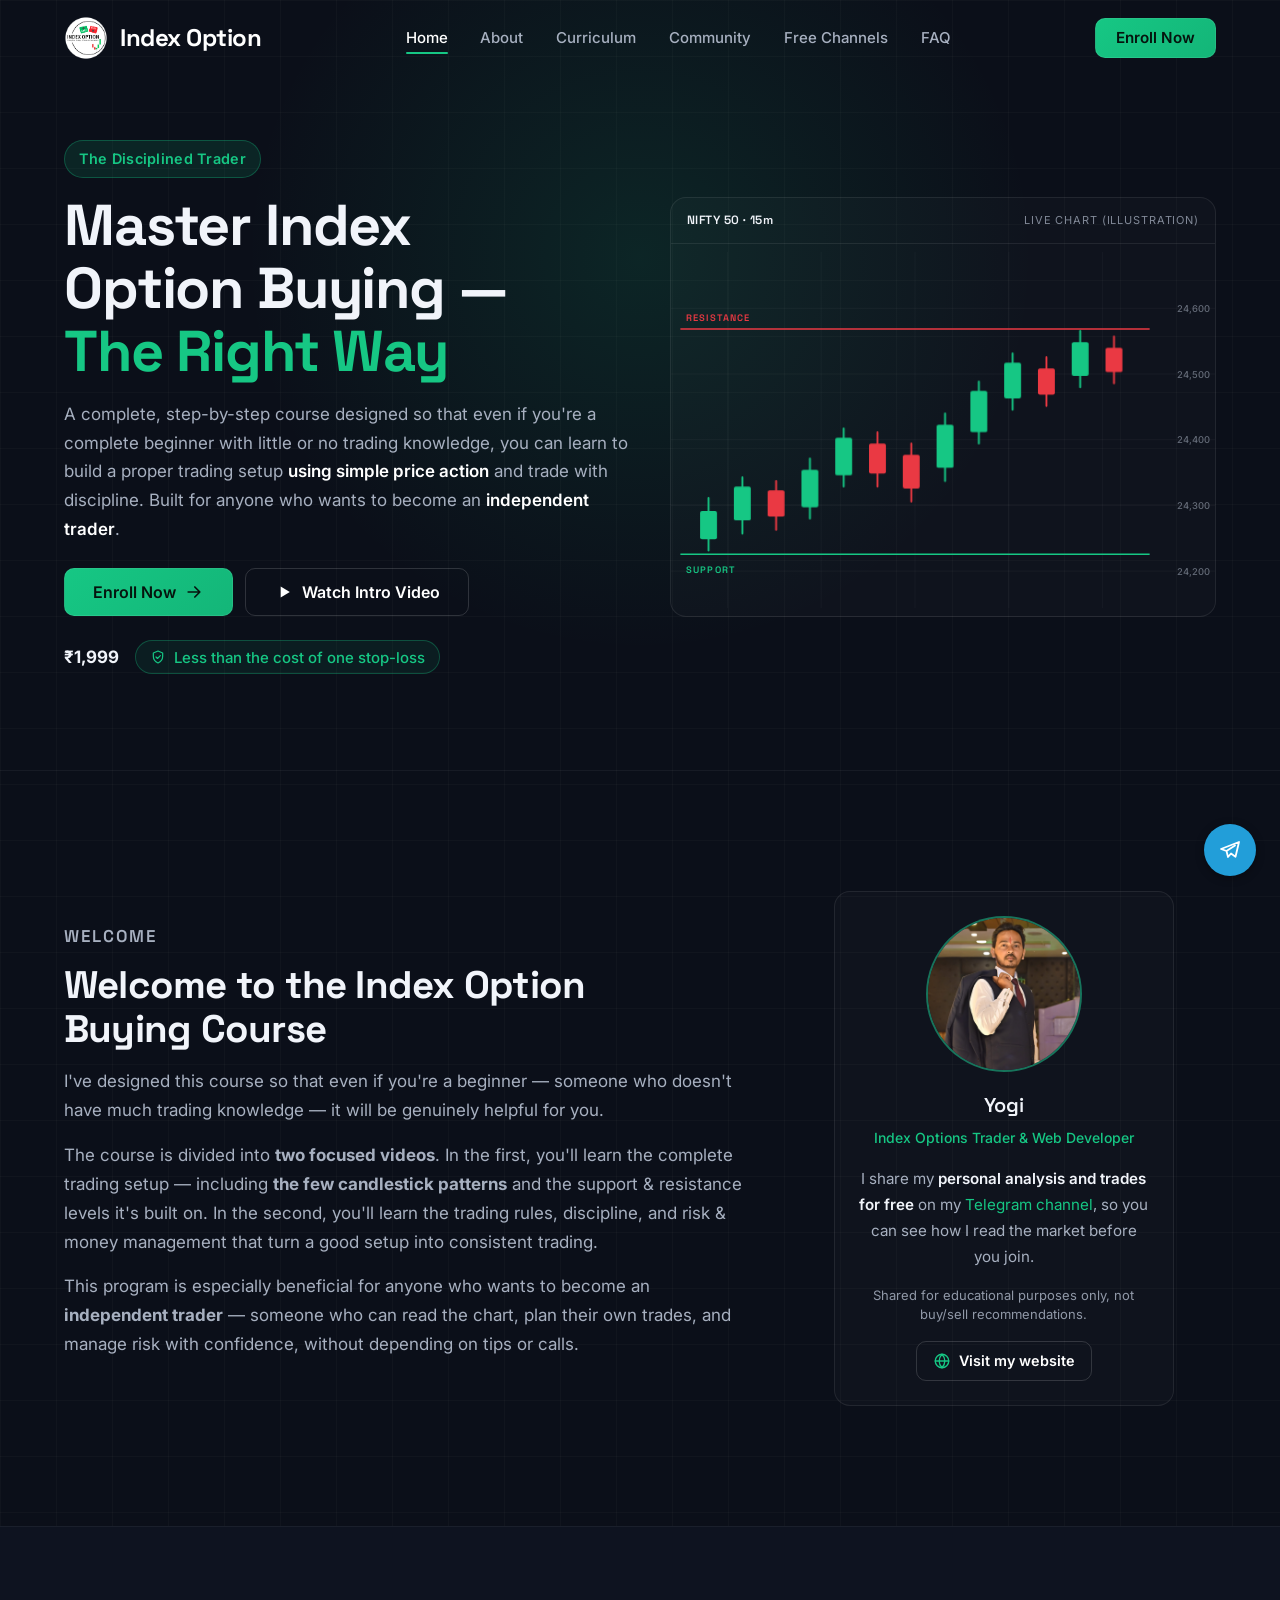
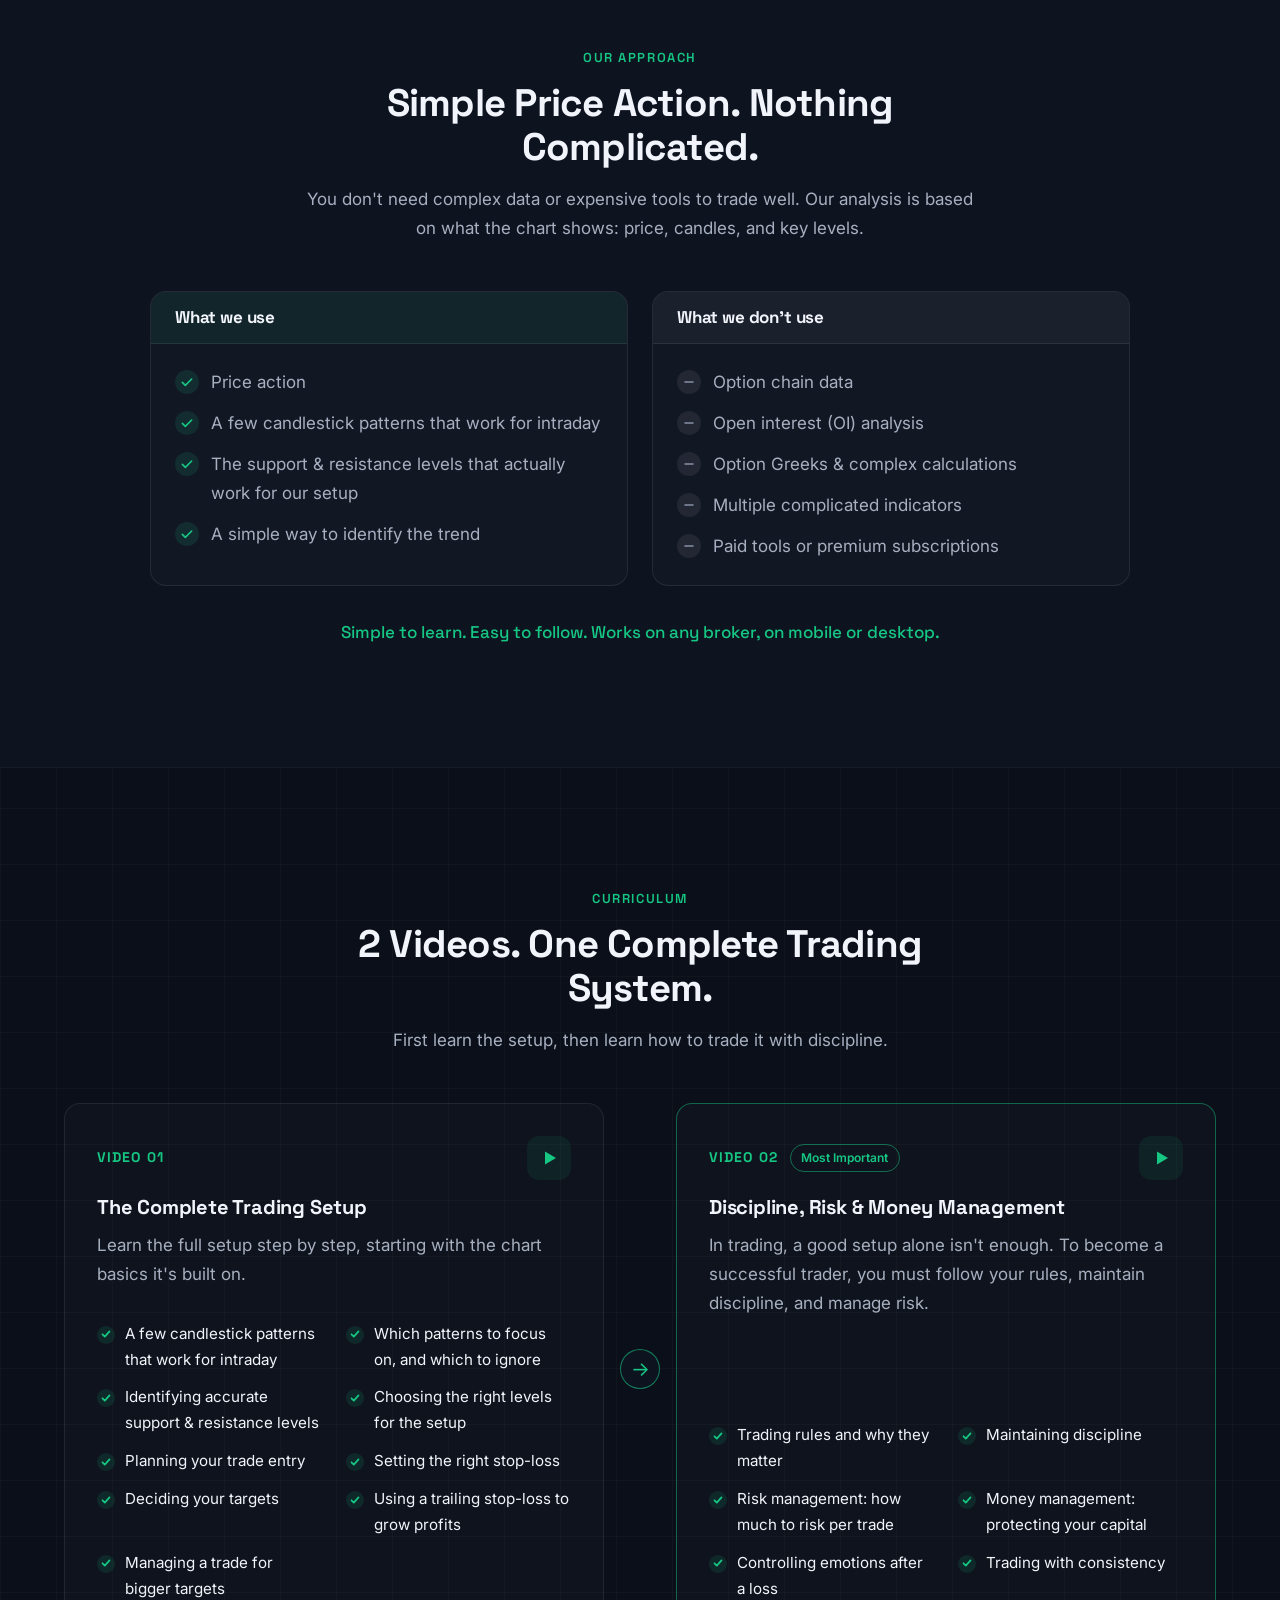
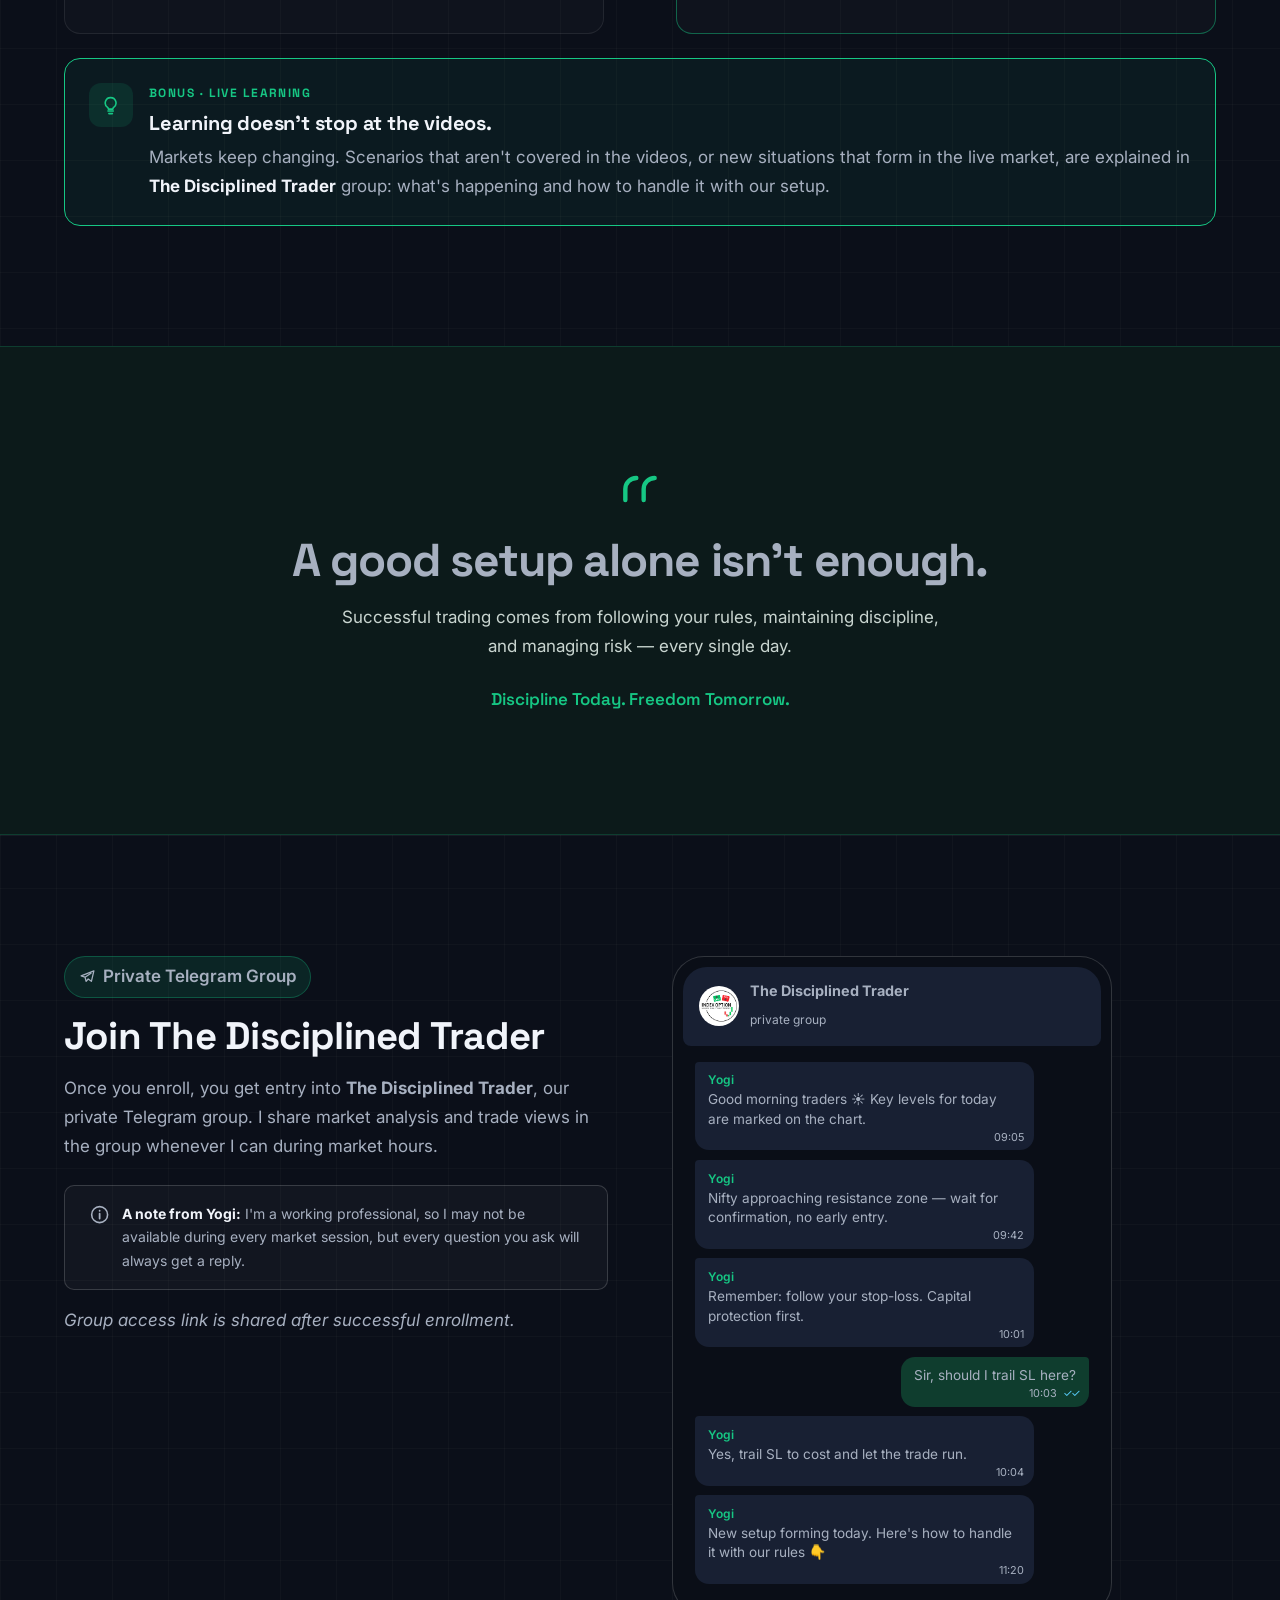
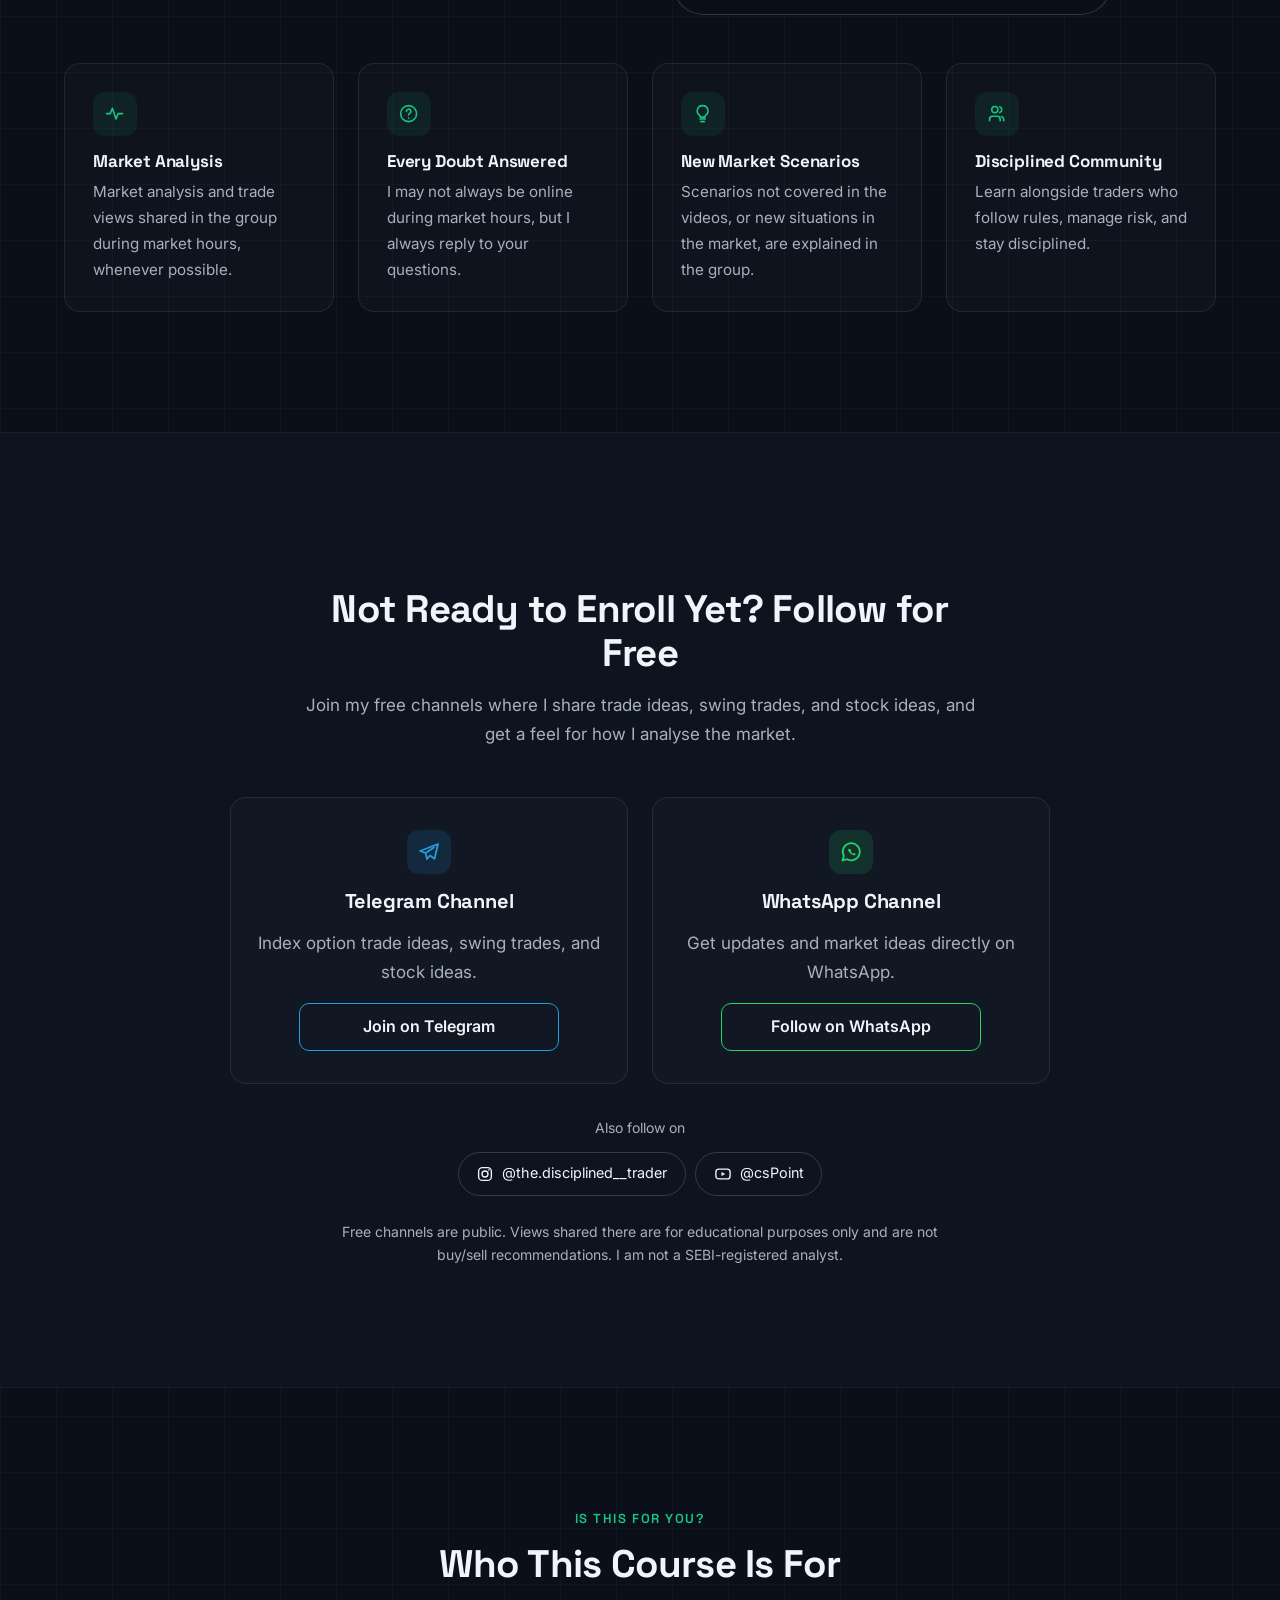
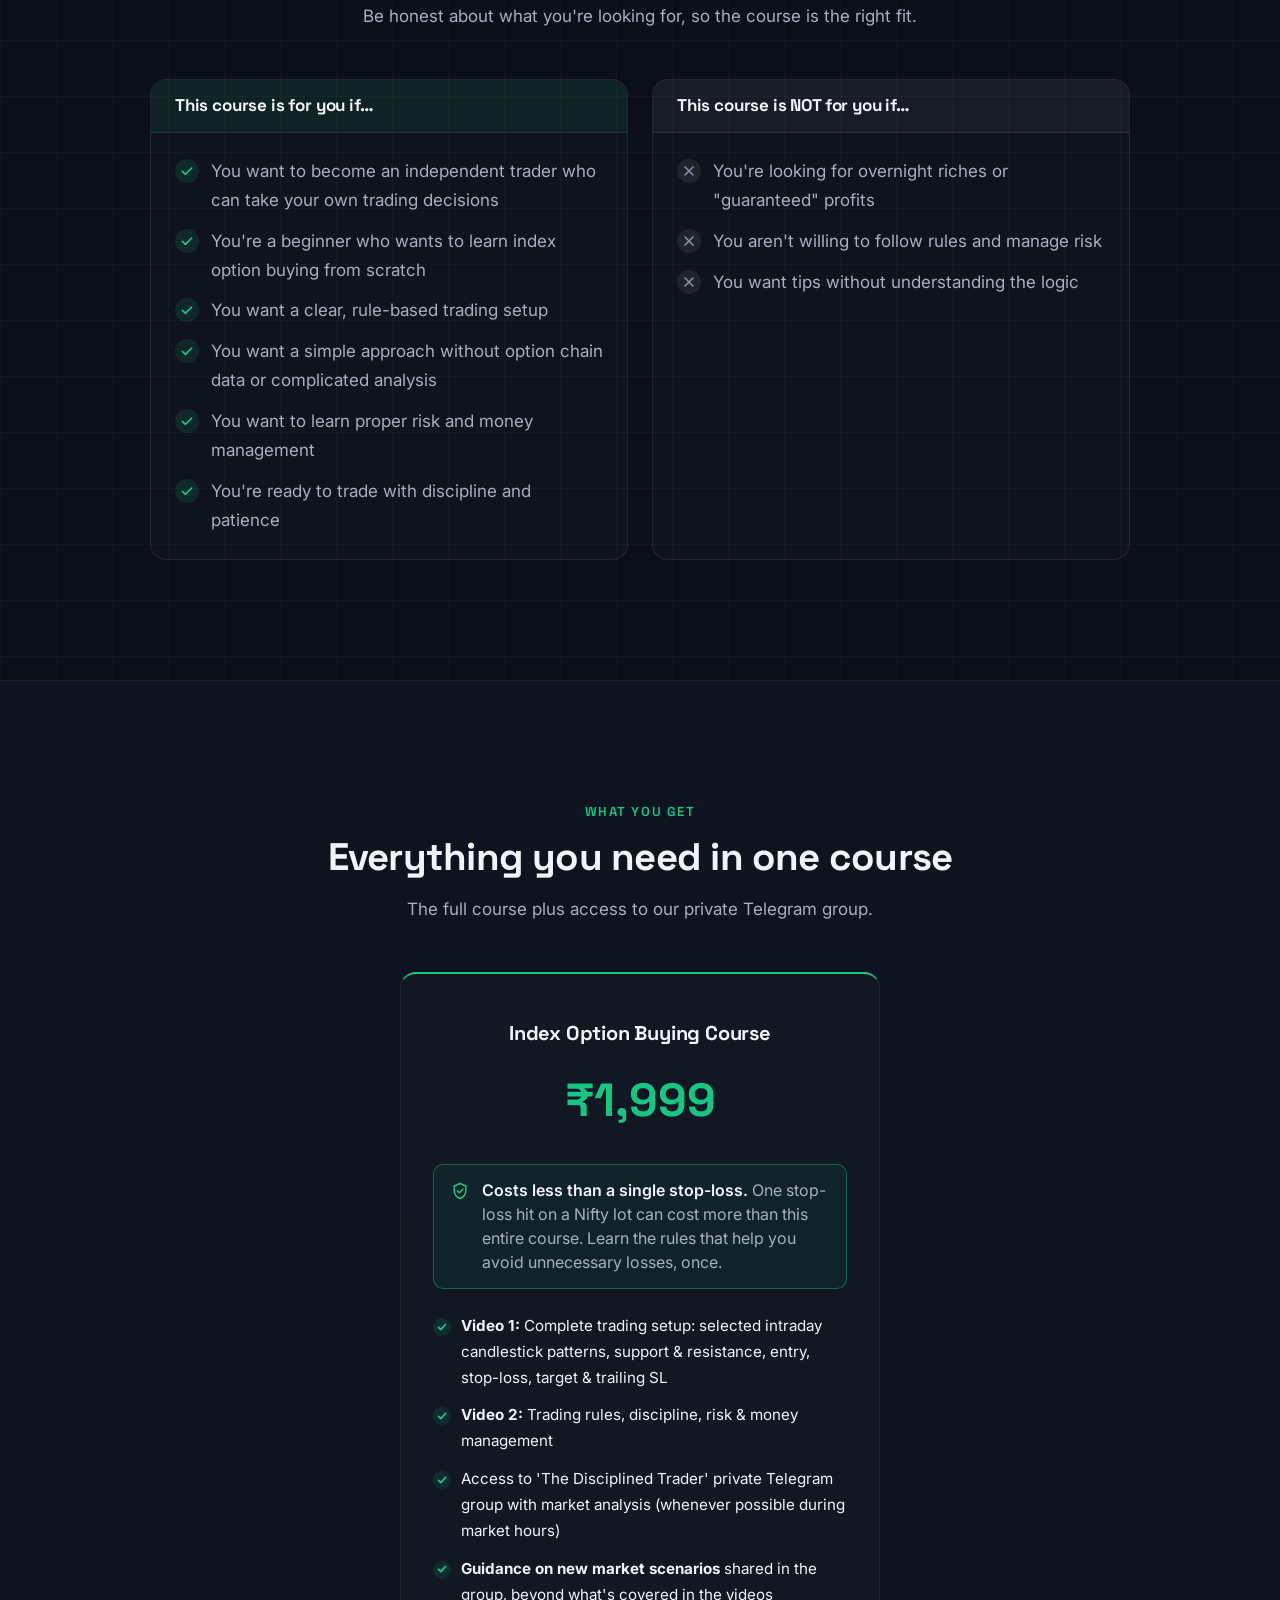
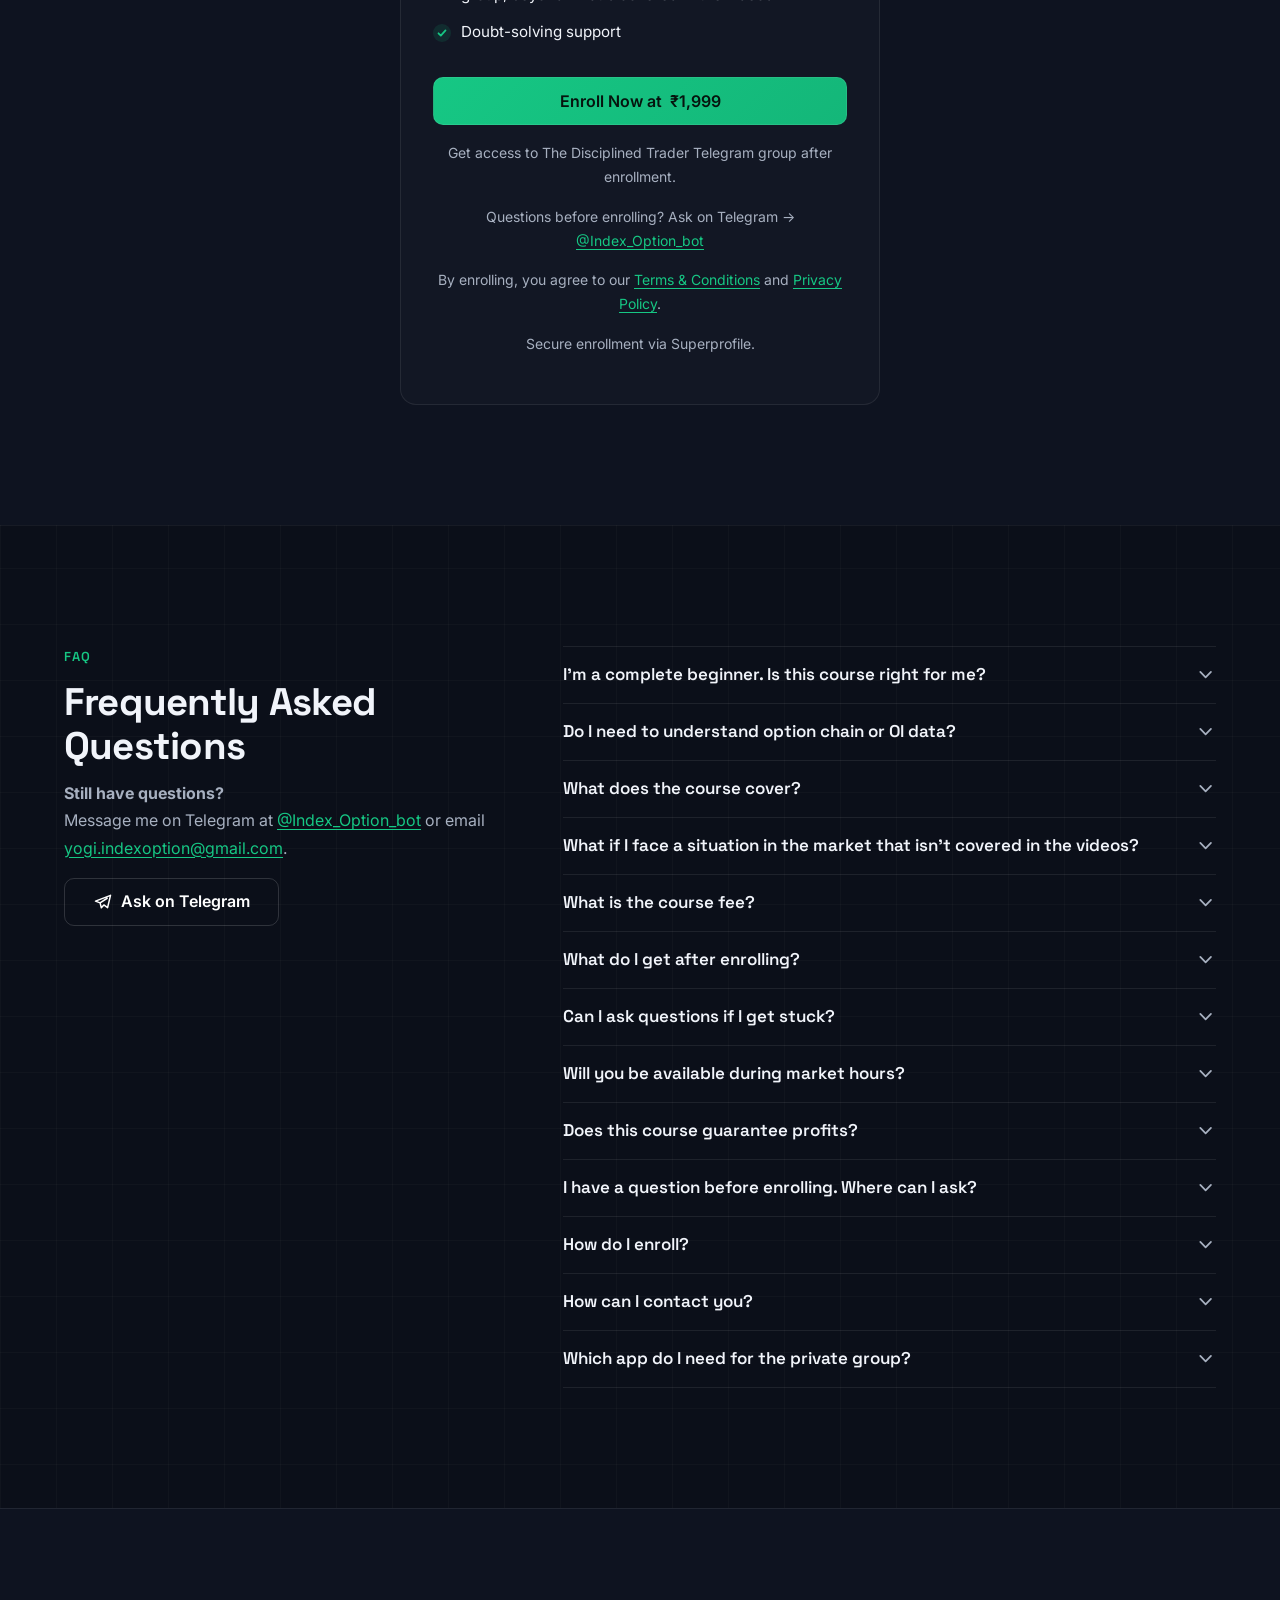
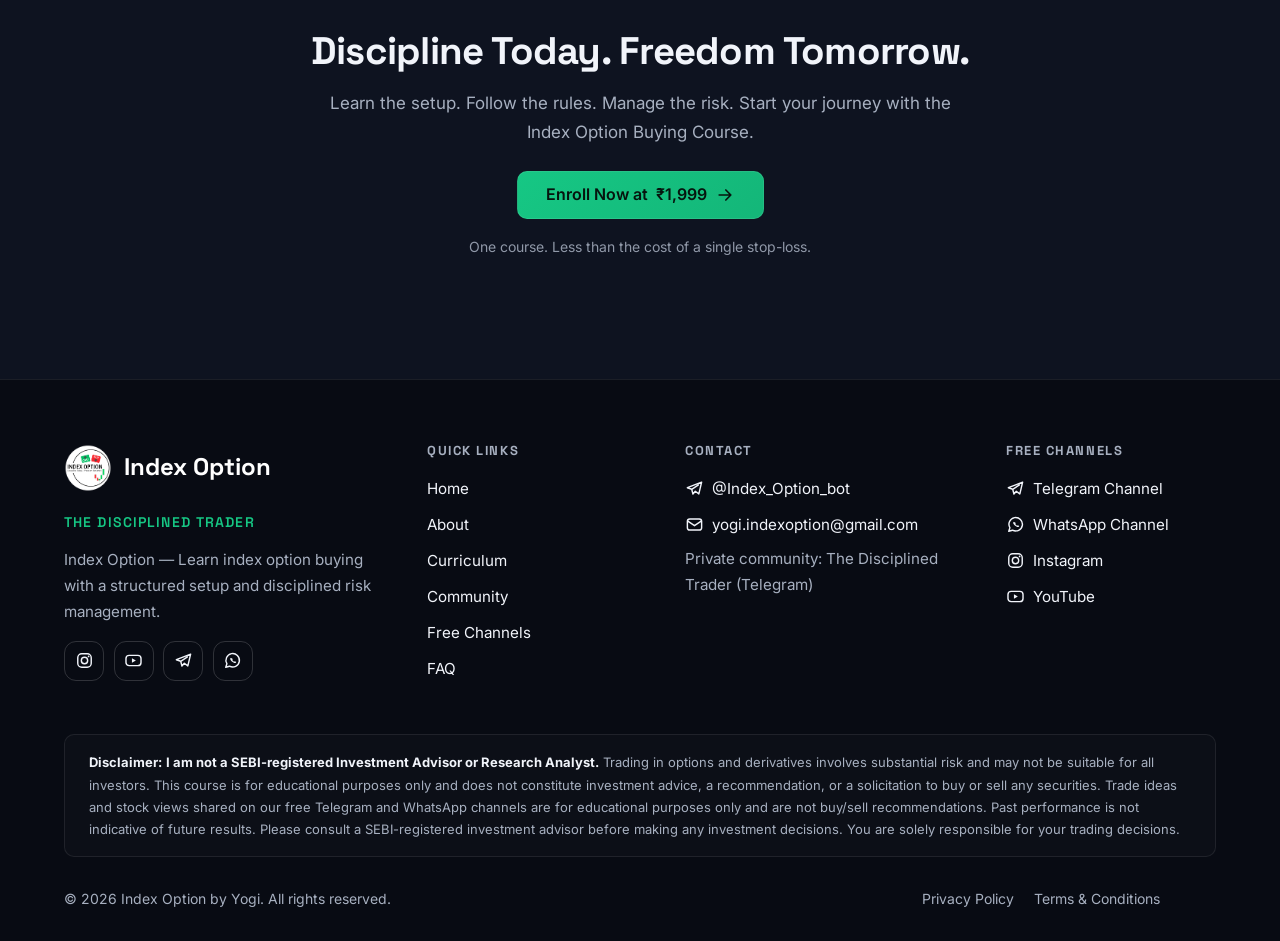
==== commit 3c669498: "Instructor card website button, remove announcement bar, set price to 1999 Co-Authored-By: Claude So" ====
--- a/index.html
+++ b/index.html
@@ -65,15 +65,6 @@
 
 <a class="skip-link" href="#main">Skip to content</a>
 <div class="progress" id="progress" aria-hidden="true"></div>
-
-<!-- Offer bar: shown by JS only while CONFIG.pricing offer is active -->
-<div class="offer-bar" id="offer-bar" hidden>
-  <a class="offer-bar__link" href="#pricing" data-enroll>
-    <span class="offer-bar__full">🪔 <span data-price="label"></span>: Get the course at <b data-price="offer"></b> (<span data-price="percent"></span>% OFF) — Enroll Now →</span>
-    <span class="offer-bar__short">🪔 <span data-price="label"></span>: <b data-price="offer"></b> (<span data-price="percent"></span>% OFF) →</span>
-  </a>
-  <button type="button" class="offer-bar__close" id="offer-close" aria-label="Dismiss offer">×</button>
-</div>
 
 <!-- ===================== 1. NAVBAR ===================== -->
 <header class="navbar" id="navbar">
@@ -177,9 +168,9 @@
       </div>
       <p class="instructor__name" data-config-text="instructorName">Yogi</p>
       <p class="instructor__role">Index Options Trader &amp; Web Developer</p>
-      <p class="instructor__bio">I share my <strong>personal analysis and trades for free</strong> on my Telegram channel, so you can see how I read the market before you join.</p>
-      <a class="btn btn--ghost btn--sm instructor__btn" href="https://t.me/trade_index_option" data-config-link="telegramChannel" target="_blank" rel="noopener noreferrer"><svg class="icon" aria-hidden="true"><use href="#i-telegram"/></svg>Follow my free Telegram channel</a>
+      <p class="instructor__bio">I share my <strong>personal analysis and trades for free</strong> on my <a class="instructor__link" href="https://t.me/trade_index_option" data-config-link="telegramChannel" target="_blank" rel="noopener noreferrer">Telegram channel</a>, so you can see how I read the market before you join.</p>
       <p class="instructor__disclaimer">Shared for educational purposes only, not buy/sell recommendations.</p>
+      <a class="btn btn--ghost btn--sm instructor__btn" href="https://theyogi.pages.dev/" data-config-link="personalWebsite" target="_blank" rel="noopener noreferrer"><svg class="icon" aria-hidden="true" viewBox="0 0 24 24" fill="none" stroke="currentColor" stroke-width="1.8" stroke-linecap="round" stroke-linejoin="round"><circle cx="12" cy="12" r="9"/><path d="M3 12h18M12 3c2.5 2.7 3.8 5.7 3.8 9S14.5 18.3 12 21c-2.5-2.7-3.8-5.7-3.8-9S9.5 5.7 12 3Z"/></svg>Visit my website</a>
     </aside>
   </div>
 </section>
--- a/css/style.css
+++ b/css/style.css
@@ -44,13 +44,12 @@
   --card-bg: rgba(255, 255, 255, 0.02);
   --card-border: rgba(255, 255, 255, 0.08);
   --nav-h: 72px;
-  --bar-h: 0px; /* becomes 40px while the offer bar is visible (html.has-bar) */
   --ease: cubic-bezier(0.22, 0.61, 0.36, 1);
 }
 
 /* 2. BASE ------------------------------------------------------------------ */
 *, *::before, *::after { box-sizing: border-box; }
-html { scroll-behavior: smooth; scroll-padding-top: calc(var(--nav-h) + var(--bar-h) + 8px); -webkit-text-size-adjust: 100%; }
+html { scroll-behavior: smooth; scroll-padding-top: calc(var(--nav-h) + 8px); -webkit-text-size-adjust: 100%; }
 body {
   margin: 0;
   font-family: var(--font-body);
@@ -132,7 +131,7 @@
 .btn--block { width: 100%; }
 
 /* 5. NAVBAR ---------------------------------------------------------------- */
-.navbar { position: fixed; inset: var(--bar-h) 0 auto 0; z-index: 100; height: var(--nav-h); }
+.navbar { position: fixed; inset: 0 0 auto 0; z-index: 100; height: var(--nav-h); }
 /* background + blur live on a pseudo-element so the logo is never inside the blurred/filtered layer */
 .navbar::before { content: ""; position: absolute; inset: 0; z-index: -1; background: transparent; border-bottom: 1px solid transparent; transition: background .3s, border-color .3s; }
 .navbar.is-scrolled::before, .navbar.is-open::before { background: rgba(11,15,25,.85); -webkit-backdrop-filter: blur(14px); backdrop-filter: blur(14px); border-bottom-color: var(--card-border); }
@@ -161,7 +160,7 @@
 .hamburger[aria-expanded="true"] span:nth-child(3) { transform: translateY(-7px) rotate(-45deg); }
 
 /* 6. HERO ------------------------------------------------------------------ */
-.hero { position: relative; padding: calc(var(--nav-h) + var(--bar-h) + var(--sp-6)) 0 var(--section-y); overflow: hidden; }
+.hero { position: relative; padding: calc(var(--nav-h) + var(--sp-6)) 0 var(--section-y); overflow: hidden; }
 .hero__glow { position: absolute; width: min(900px, 140vw); aspect-ratio: 1; top: -25%; left: 50%; transform: translateX(-50%); background: radial-gradient(circle, rgba(22,199,132,.12), transparent 62%); pointer-events: none; }
 .hero__grid { position: relative; display: grid; gap: var(--sp-7); align-items: center; }
 .hero__sub { font-size: var(--fs-lg); color: var(--text-muted); max-width: 40em; }
@@ -205,8 +204,10 @@
 .instructor__bio { max-width: 320px; margin: 0 auto var(--sp-4); color: var(--text-muted); font-size: .95rem; }
 .instructor__bio strong { color: var(--text); font-weight: 600; }
 .instructor__btn { max-width: 100%; padding: 0 16px; font-size: .9rem; }
-.instructor__btn .icon { color: #229ED9; flex: 0 0 auto; }
-.instructor__disclaimer { max-width: 320px; margin: var(--sp-4) auto 0; font-size: 13px; line-height: 1.5; color: var(--text-muted); opacity: .85; }
+.instructor__btn .icon { color: var(--accent); flex: 0 0 auto; }
+.instructor__link { color: var(--accent); text-decoration: none; }
+.instructor__link:hover, .instructor__link:focus-visible { text-decoration: underline; text-underline-offset: 3px; }
+.instructor__disclaimer { max-width: 320px; margin: 0 auto var(--sp-4); font-size: 13px; line-height: 1.5; color: var(--text-muted); opacity: .85; }
 @media (min-width: 768px) { .instructor__photo { width: 156px; height: 156px; } }
 
 /* 8. CURRICULUM ------------------------------------------------------------ */
@@ -313,7 +314,7 @@
 .price { display: flex; align-items: baseline; justify-content: center; flex-wrap: wrap; gap: .75rem; margin: var(--sp-4) 0 var(--sp-5); }
 .price__now { font-family: var(--font-head); font-size: clamp(2rem, 1.6rem + 2vw, 2.9rem); font-weight: 700; color: var(--accent); }
 .price__old { color: var(--text-muted); font-size: 1.2rem; }
-[data-offer-only][hidden], [data-offer-off][hidden], .offer-bar[hidden], .price-valid[hidden] { display: none !important; }
+[data-offer-only][hidden], [data-offer-off][hidden], .price-valid[hidden] { display: none !important; }
 .price-badge { display: inline-block; margin: 0 0 var(--sp-3); padding: .35rem .9rem; border-radius: 999px; font-size: var(--fs-sm); font-weight: 600; color: #F5B73B; background: rgba(245,183,59,.12); border: 1px solid rgba(245,183,59,.45); }
 .price-save { display: inline-block; margin: calc(-1 * var(--sp-3)) 0 var(--sp-3); padding: .25rem .8rem; border-radius: 999px; font-size: var(--fs-sm); font-weight: 600; color: var(--accent); background: var(--accent-soft); }
 .price-valid { margin: 0 0 var(--sp-4); font-size: var(--fs-sm); color: var(--text-muted); }
@@ -327,16 +328,6 @@
 .sticky-cta { display: flex; align-items: center; justify-content: space-between; gap: 1rem; }
 .sticky-cta__price { margin: 0; font-size: 1.1rem; color: var(--text-muted); }
 .sticky-cta__price b { color: var(--accent); font-family: var(--font-head); font-size: 1.35rem; margin-right: .35rem; }
-/* announcement bar */
-html.has-bar { --bar-h: 40px; }
-.offer-bar { position: fixed; top: 0; left: 0; right: 0; z-index: 110; height: 40px; display: flex; align-items: center; justify-content: center; background: linear-gradient(90deg, #3A2A08, #4A3410 50%, #3A2A08); border-bottom: 1px solid rgba(245,183,59,.4); color: #FBE3A6; font-size: 14px; }
-.offer-bar__link { display: block; padding: 0 44px; text-align: center; white-space: nowrap; overflow: hidden; text-overflow: ellipsis; color: inherit; max-width: 100%; }
-.offer-bar__link b { color: #FFD470; }
-.offer-bar__link:hover { color: #FFFFFF; }
-.offer-bar__short { display: none; }
-.offer-bar__close { position: absolute; right: 4px; top: 50%; transform: translateY(-50%); width: 40px; height: 40px; display: grid; place-items: center; background: none; border: 0; color: #FBE3A6; font-size: 24px; line-height: 1; cursor: pointer; }
-.offer-bar__close:hover { color: #FFFFFF; }
-@media (max-width: 640px) { .offer-bar { font-size: 13px; } .offer-bar__full { display: none; } .offer-bar__short { display: inline; } }
 .checklist--lg { text-align: left; margin-bottom: var(--sp-6); }
 .checklist--lg li { font-size: .95rem; }
 .price-card__note { margin: var(--sp-4) 0 0; font-size: var(--fs-sm); color: var(--text-muted); }
@@ -477,7 +468,7 @@
   .nav-link { min-height: 44px; padding: 0 .9rem; border: 0; }
   .nav-link::after { content: ""; position: absolute; left: .9rem; right: .9rem; bottom: 6px; height: 2px; border-radius: 2px; background: var(--accent); transform: scaleX(0); transition: transform .25s var(--ease); }
   .nav-link:hover::after, .nav-link.is-active::after { transform: scaleX(1); }
-  .hero { padding-top: calc(var(--nav-h) + var(--bar-h) + var(--sp-8)); padding-bottom: var(--sp-9); }
+  .hero { padding-top: calc(var(--nav-h) + var(--sp-8)); padding-bottom: var(--sp-9); }
   .footer__top { grid-template-columns: 1.5fr 1fr 1.3fr 1fr; gap: var(--sp-7); }
   .legal { display: grid; grid-template-columns: 240px minmax(0, 760px); gap: var(--sp-8); justify-content: center; align-items: start; }
   .legal__body { margin-inline: 0; }
